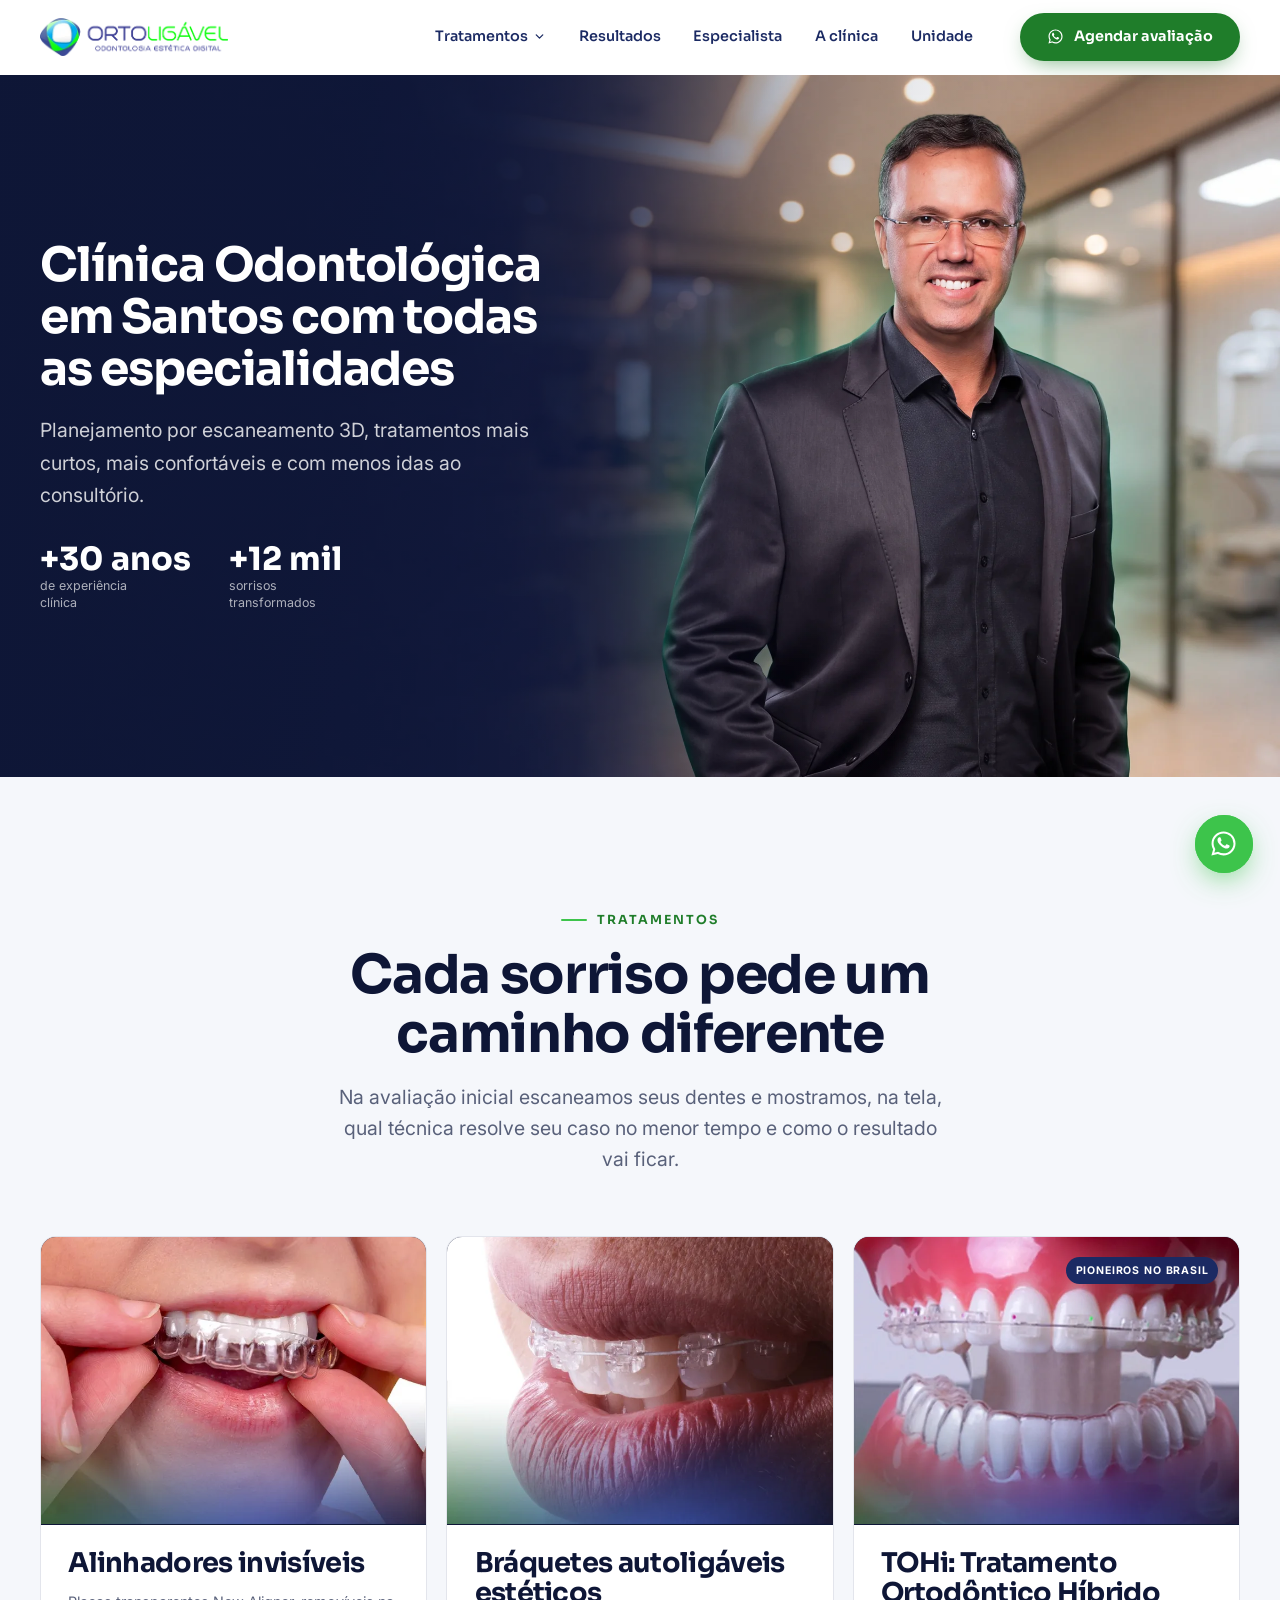
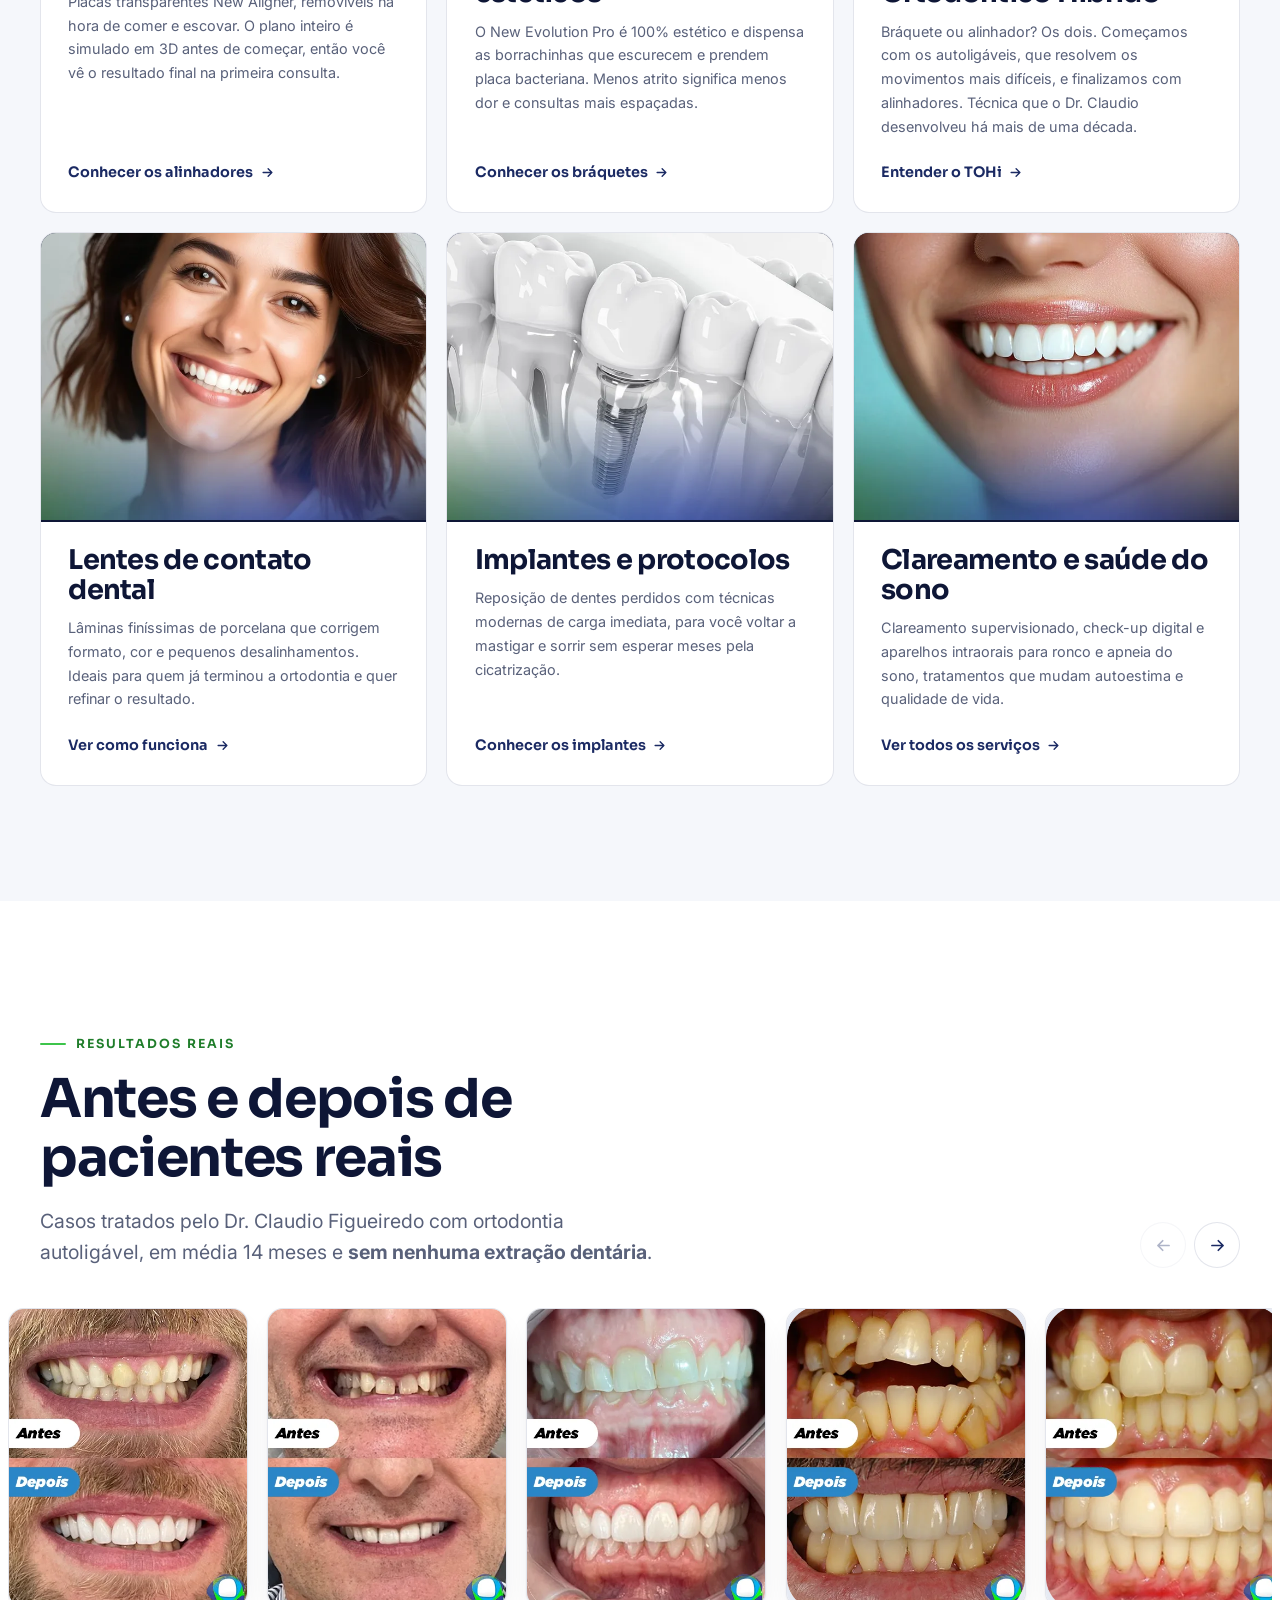
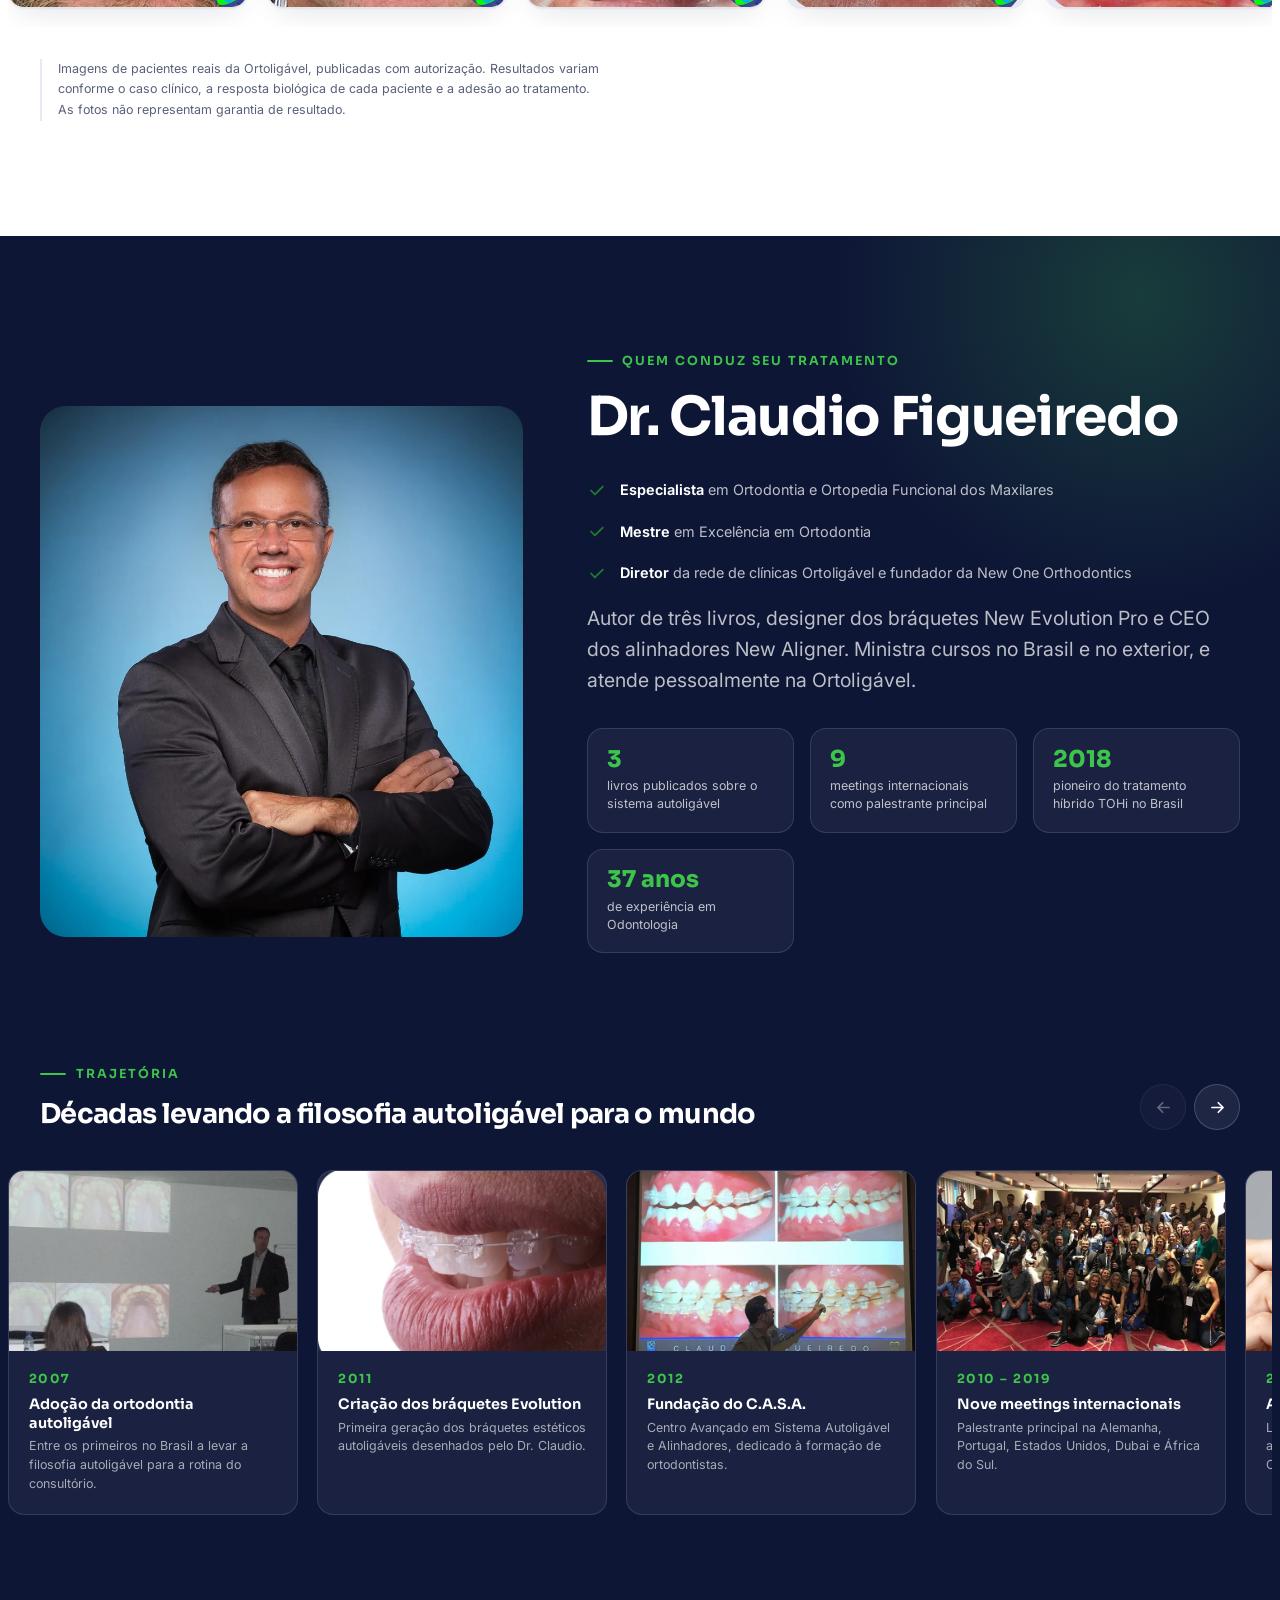
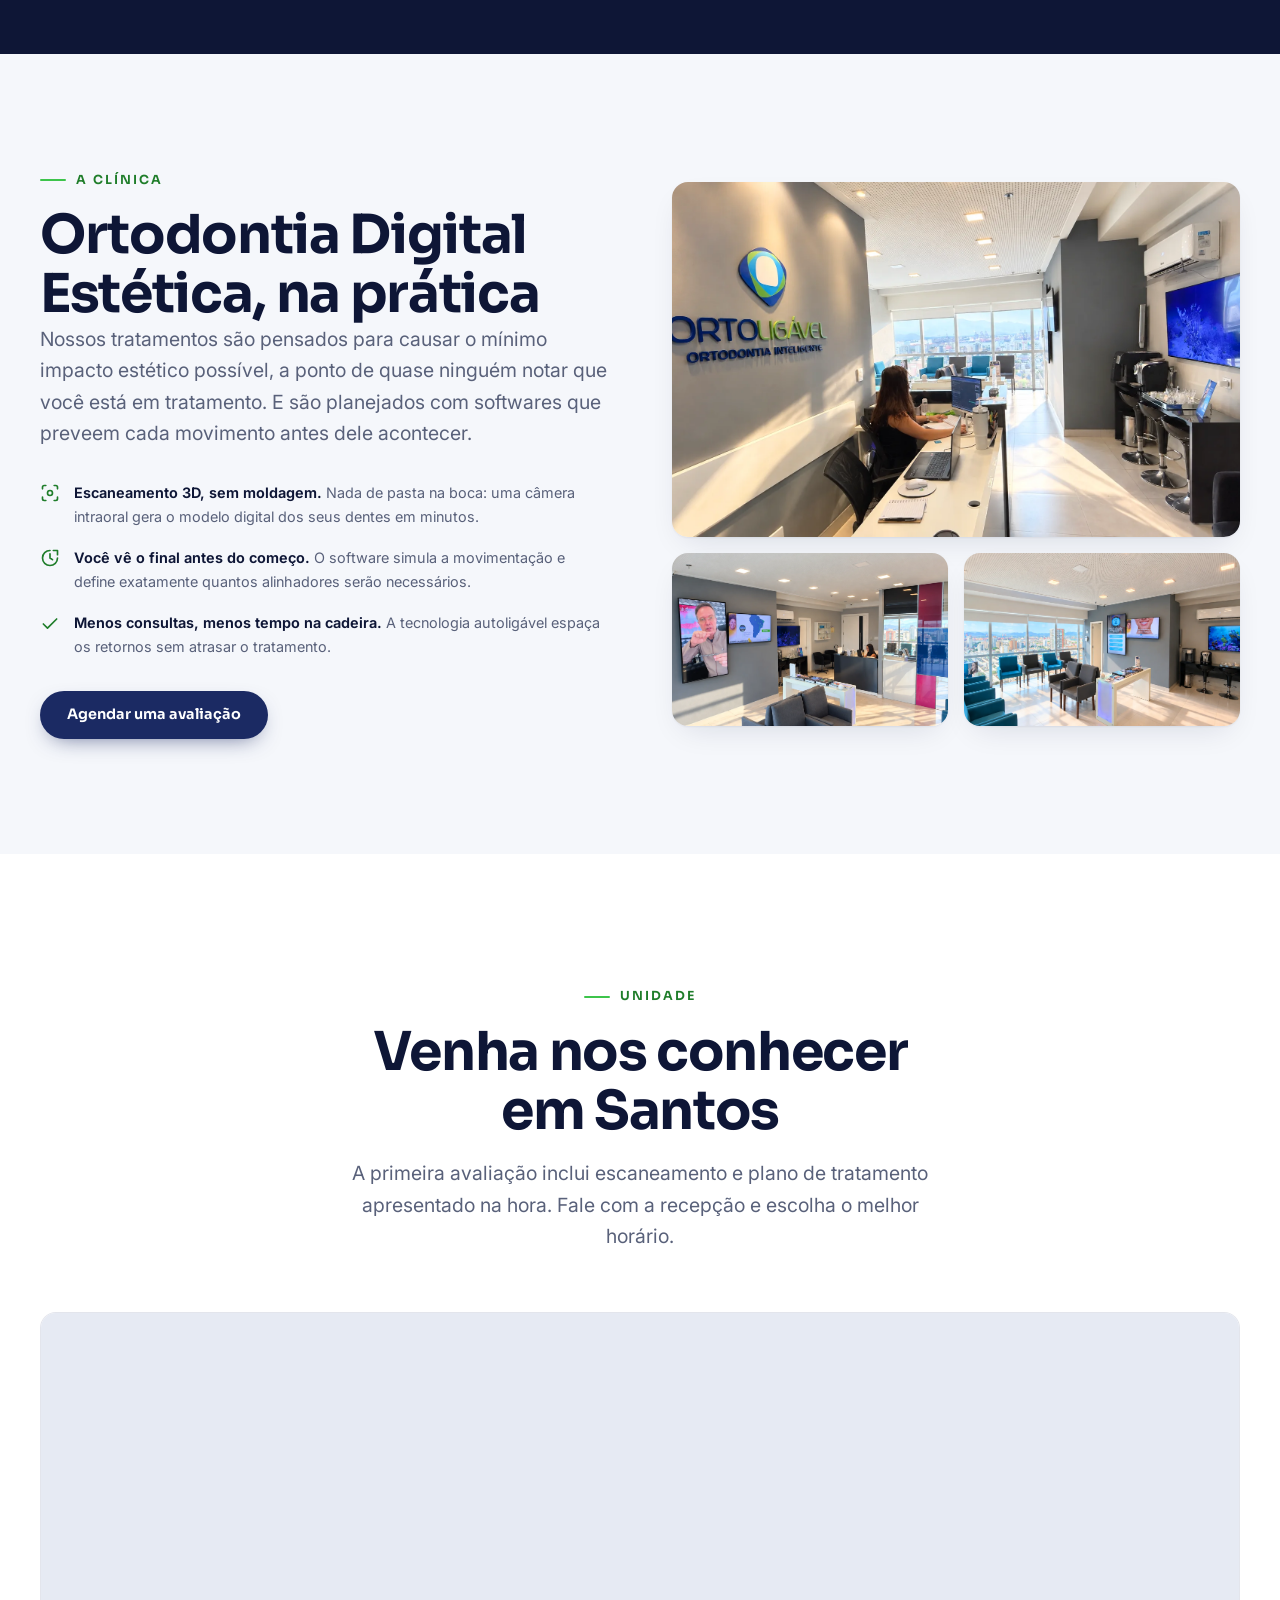
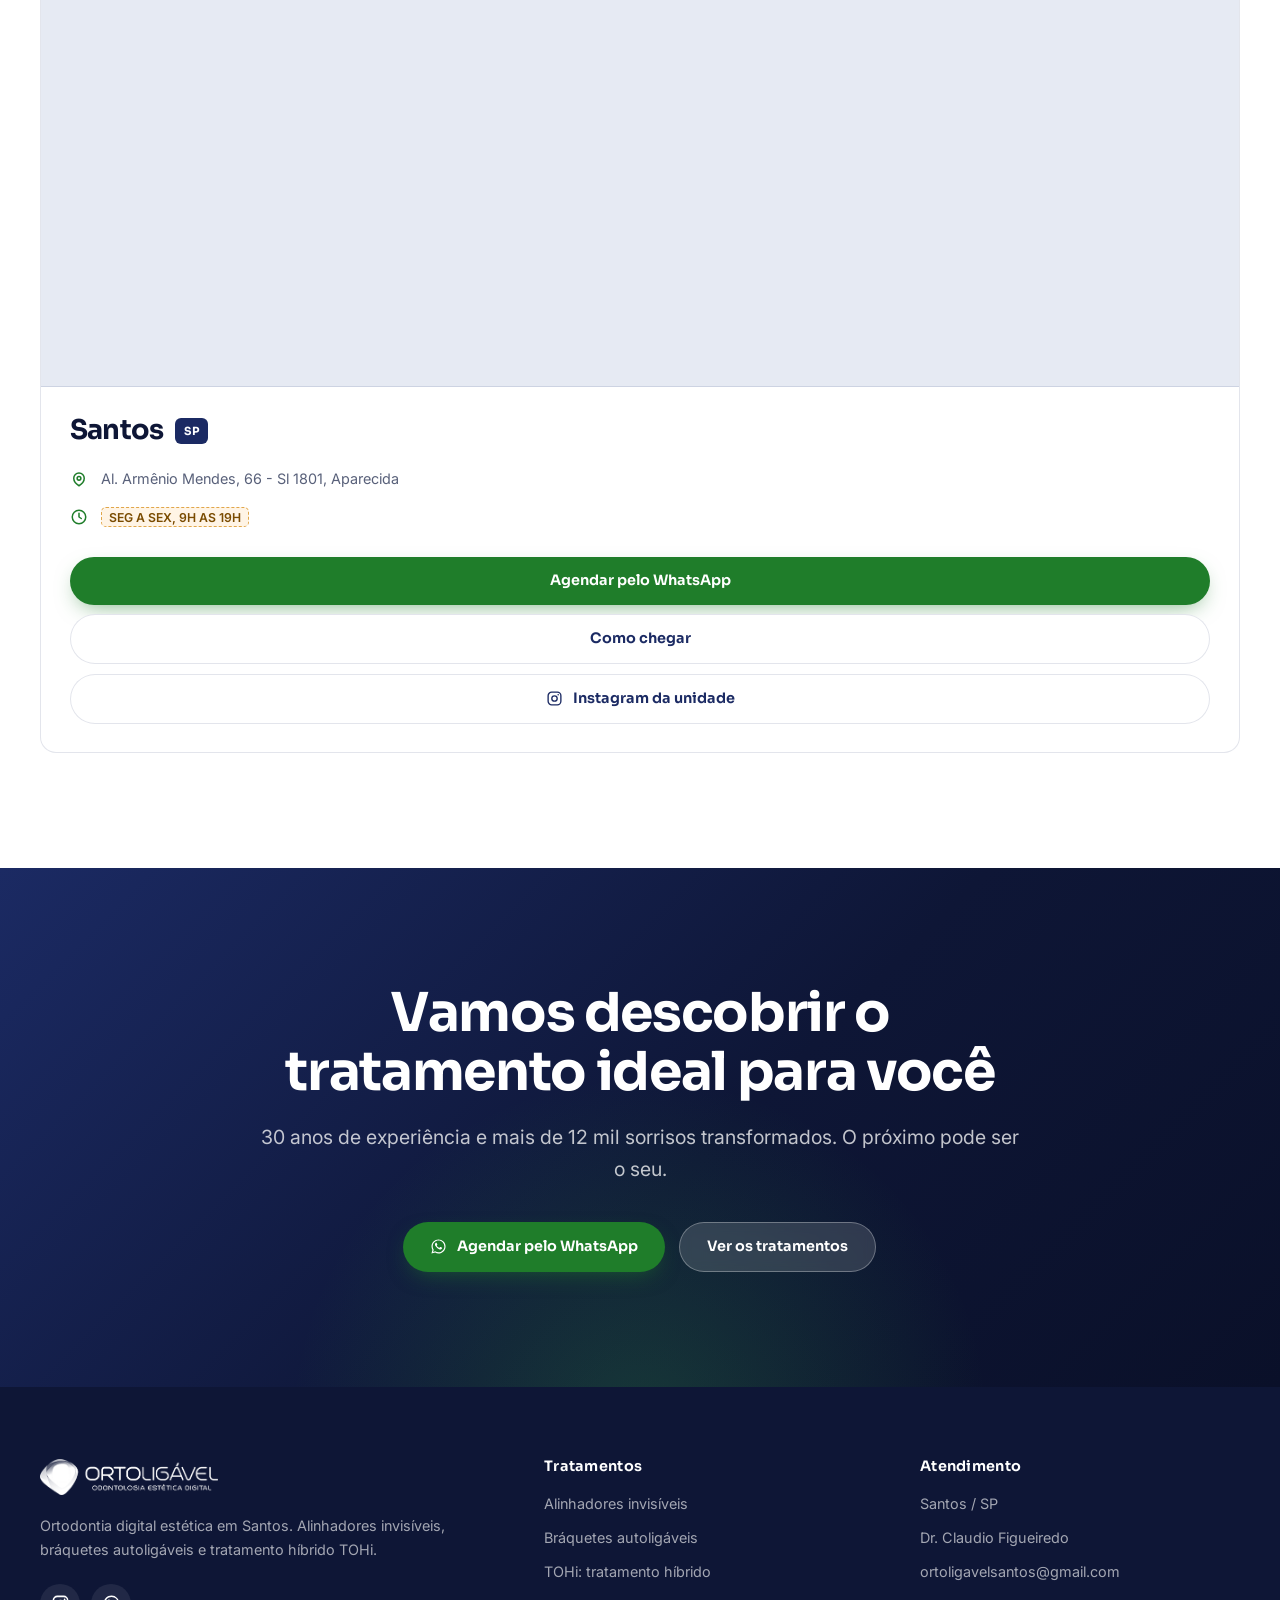
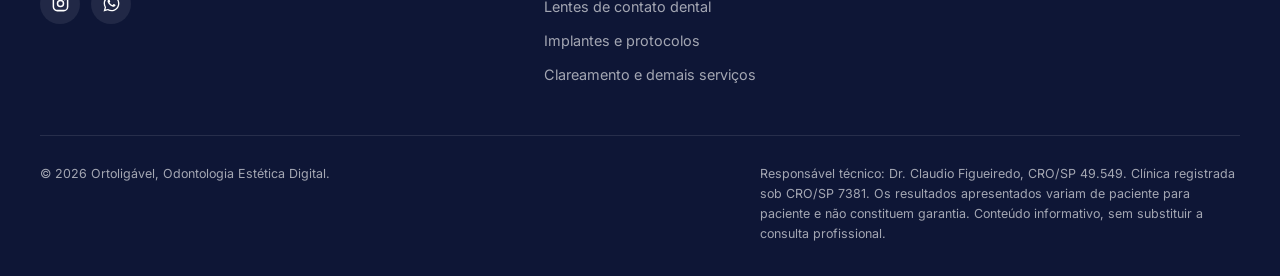
==== index.html @ 5a31bcdb "Melhora performance: cache headers na Vercel e imagens sob medida O site está hospedado na Vercel, m" ====
<!doctype html>
<html lang="pt-BR">
<head>
<!-- Google Tag Manager -->
<script>(function(w,d,s,l,i){w[l]=w[l]||[];w[l].push({'gtm.start':
new Date().getTime(),event:'gtm.js'});var f=d.getElementsByTagName(s)[0],
j=d.createElement(s),dl=l!='dataLayer'?'&l='+l:'';j.async=true;j.src=
'https://www.googletagmanager.com/gtm.js?id='+i+dl;f.parentNode.insertBefore(j,f);
})(window,document,'script','dataLayer','GTM-T77Z723Q');</script>
<!-- End Google Tag Manager -->
<meta charset="utf-8">
<meta name="viewport" content="width=device-width,initial-scale=1,viewport-fit=cover">

<title>Clínica Odontológica em Santos | Ortodontia Digital Estética | Ortoligável</title>
<meta name="description" content="Clínica odontológica em Santos especializada em Ortodontia Digital Estética: alinhadores invisíveis, bráquetes autoligáveis e tratamento híbrido TOHi. 30 anos de experiência e mais de 12 mil sorrisos transformados.">
<link rel="canonical" href="https://www.ortoligavel.com.br/">
<meta name="robots" content="index,follow,max-image-preview:large">
<meta name="author" content="Ortoligável Odontologia Estética Digital">
<meta name="theme-color" content="#1B2A63">

<!-- Open Graph -->
<meta property="og:type" content="website">
<meta property="og:locale" content="pt_BR">
<meta property="og:site_name" content="Ortoligável">
<meta property="og:title" content="Clínica Odontológica em Santos especializada em Ortodontia Digital Estética">
<meta property="og:description" content="Alinhadores invisíveis, bráquetes autoligáveis estéticos e tratamento híbrido TOHi. 30 anos de experiência, mais de 12 mil sorrisos transformados.">
<meta property="og:url" content="https://www.ortoligavel.com.br/">
<meta property="og:image" content="https://www.ortoligavel.com.br/assets/img/hero.jpg">
<meta property="og:image:width" content="2400">
<meta property="og:image:height" content="1340">
<meta property="og:image:alt" content="Dr. Claudio Figueiredo, ortodontista responsável pela clínica Ortoligável">
<meta name="twitter:card" content="summary_large_image">

<link rel="icon" href="assets/img/favicon.svg" type="image/svg+xml">
<link rel="apple-touch-icon" href="assets/img/apple-touch-icon.png">

<!-- Fontes: pré-conexão + carregamento não bloqueante -->
<link rel="preconnect" href="https://fonts.googleapis.com">
<link rel="preconnect" href="https://fonts.gstatic.com" crossorigin>
<link rel="preload" as="style" href="https://fonts.googleapis.com/css2?family=Sora:wght@400;500;600;700;750&family=Inter:wght@400;500;600&display=swap">
<link rel="stylesheet" href="https://fonts.googleapis.com/css2?family=Sora:wght@400;500;600;700;750&family=Inter:wght@400;500;600&display=swap" media="print" onload="this.media='all'">
<noscript><link rel="stylesheet" href="https://fonts.googleapis.com/css2?family=Sora:wght@400;500;600;700;750&family=Inter:wght@400;500;600&display=swap"></noscript>

<link rel="preload" as="image" href="assets/img/hero.webp" fetchpriority="high" media="(min-width:761px)">
<link rel="preload" as="image" href="assets/img/hero-figura.webp" fetchpriority="high" media="(max-width:760px)">
<link rel="stylesheet" href="assets/css/style.min.css?v=84f56520">
</head>
<body>
<!-- Google Tag Manager (noscript) -->
<noscript><iframe src="https://www.googletagmanager.com/ns.html?id=GTM-T77Z723Q"
height="0" width="0" style="display:none;visibility:hidden"></iframe></noscript>
<!-- End Google Tag Manager (noscript) -->

<a class="skip" href="#conteudo">Pular para o conteúdo</a>

<!-- ============================ HEADER ============================ -->
<header class="hdr">
  <div class="wrap hdr__in">
    <a class="hdr__logo" href="/" aria-label="Ortoligável, página inicial">
      <picture><source srcset="assets/img/logo.webp" type="image/webp"><img src="assets/img/logo.png" alt="Ortoligável Odontologia Estética Digital" width="395" height="80"></picture>
    </a>

    <nav class="nav" aria-label="Navegação principal">
      <div class="nav__drop">
        <a href="#tratamentos" aria-haspopup="true" aria-expanded="false">
          Tratamentos
          <svg width="13" height="13" viewBox="0 0 24 24" fill="none" stroke="currentColor" stroke-width="2.4" stroke-linecap="round" stroke-linejoin="round" aria-hidden="true"><path d="m6 9 6 6 6-6"/></svg>
        </a>
        <div class="nav__menu">
          <a href="tratamentos/alinhadores-invisiveis.html">Alinhadores invisíveis</a>
          <a href="tratamentos/braquetes-autoligaveis-esteticos.html">Bráquetes autoligáveis estéticos</a>
          <a href="tratamentos/tohi-tratamento-ortodontico-hibrido.html">TOHi: Tratamento Ortodôntico Híbrido</a>
          <a href="tratamentos/lentes-de-contato-dental.html">Lentes de contato dental</a>
          <a href="tratamentos/implantes-e-protocolos.html">Implantes e protocolos</a>
          <a href="tratamentos/clareamento-e-demais-servicos.html">Clareamento e saúde do sono</a>
        </div>
      </div>
      <a href="#resultados">Resultados</a>
      <a href="#especialista">Especialista</a>
      <a href="#estrutura">A clínica</a>
      <a href="#unidades">Unidade</a>
    </nav>

    <a class="btn btn--zap hdr__cta" href="#unidades" data-orto="zap-href">
      <svg width="17" height="17" viewBox="0 0 24 24" fill="currentColor" aria-hidden="true"><path d="M12.04 2C6.58 2 2.13 6.45 2.13 11.91c0 1.75.46 3.45 1.32 4.95L2 22l5.25-1.38a9.87 9.87 0 0 0 4.79 1.22h.01c5.46 0 9.9-4.45 9.9-9.91 0-2.65-1.03-5.14-2.9-7.01A9.82 9.82 0 0 0 12.04 2m0 1.67c2.2 0 4.27.86 5.83 2.42a8.2 8.2 0 0 1 2.41 5.83c0 4.54-3.7 8.24-8.25 8.24a8.2 8.2 0 0 1-4.19-1.15l-.3-.18-3.12.82.83-3.04-.2-.31a8.2 8.2 0 0 1-1.26-4.39c0-4.54 3.7-8.24 8.25-8.24m4.52 9.85c-.25-.12-1.47-.72-1.69-.81-.23-.08-.39-.12-.56.13-.16.24-.64.8-.78.97-.15.16-.29.18-.54.06-.25-.13-1.05-.39-1.99-1.23-.74-.66-1.23-1.47-1.38-1.72-.14-.25-.01-.38.11-.5.11-.11.25-.29.37-.44.13-.14.17-.25.25-.41.08-.17.04-.31-.02-.43-.06-.13-.56-1.34-.76-1.84-.2-.48-.41-.42-.56-.43h-.48c-.17 0-.43.06-.66.31-.22.25-.86.85-.86 2.07 0 1.22.89 2.4 1.01 2.56.12.17 1.75 2.67 4.23 3.74.59.26 1.05.41 1.41.52.59.19 1.13.16 1.56.1.47-.07 1.47-.6 1.67-1.18.21-.58.21-1.07.15-1.18-.06-.1-.22-.16-.47-.28"/></svg>
      Agendar avaliação
    </a>

    <button class="burger" aria-label="Abrir menu" aria-expanded="false" aria-controls="menu">
      <svg width="24" height="24" viewBox="0 0 24 24" fill="none" stroke="currentColor" stroke-width="2" stroke-linecap="round" aria-hidden="true"><path d="M3 6h18M3 12h18M3 18h18"/></svg>
    </button>
  </div>
</header>

<!-- Menu mobile -->
<div class="menu" id="menu">
  <div class="menu__top">
    <picture><source srcset="assets/img/logo.webp" type="image/webp"><img src="assets/img/logo.png" alt="" width="395" height="80"></picture>
    <button class="menu__close" aria-label="Fechar menu">
      <svg width="24" height="24" viewBox="0 0 24 24" fill="none" stroke="currentColor" stroke-width="2" stroke-linecap="round" aria-hidden="true"><path d="M18 6 6 18M6 6l12 12"/></svg>
    </button>
  </div>
  <a href="#tratamentos">Tratamentos</a>
  <a href="#resultados">Resultados</a>
  <a href="#especialista">Especialista</a>
  <a href="#estrutura">A clínica</a>
  <a href="#unidades">Unidade</a>
  <a class="btn btn--zap" href="#unidades" data-orto="zap-href">Agendar avaliação</a>
</div>

<main id="conteudo">

<!-- ============================ HERO ============================ -->
<section class="hero">
  <!-- Desktop: a arte composta ocupa o bloco inteiro.
       Mobile: gradiente no CSS + a figura como camada ancorada embaixo,
       para o retrato nunca cair sob o texto, seja qual for a altura dele. -->
  <picture class="hero__fundo">
    <source srcset="assets/img/hero.webp" type="image/webp">
    <img src="assets/img/hero.jpg" alt="Dr. Claudio Figueiredo, ortodontista responsável pela Ortoligável"
         width="2400" height="1340" fetchpriority="high" decoding="async">
  </picture>
  <!-- Retrato próprio para telas estreitas: rosto e torso já
       enquadrados de cara, sem depender do recorte do banner widescreen. -->
  <img class="hero__figura" src="assets/img/hero-mobile-retrato.webp" alt=""
       width="780" height="1040" fetchpriority="high" decoding="async" aria-hidden="true">

  <div class="wrap hero__in">
    <div class="hero__txt">
      <h1>Clínica Odontológica em Santos com todas as especialidades</h1>

      <p class="hero__sub">
        Planejamento por escaneamento 3D, tratamentos mais curtos, mais
        confortáveis e com menos idas ao consultório.
      </p>

      <div class="hero__prova">
        <div><b>+30 anos</b><span>de experiência clínica</span></div>
        <div><b>+12 mil</b><span>sorrisos transformados</span></div>
      </div>
    </div>
  </div>
</section>

<!-- ============================ TRATAMENTOS ============================ -->
<section class="sec sec--gelo" id="tratamentos">
  <div class="wrap">
    <div class="sec-head center rev">
      <p class="eyebrow center">Tratamentos</p>
      <h2>Cada sorriso pede um caminho diferente</h2>
      <p class="lead">Na avaliação inicial escaneamos seus dentes e mostramos, na tela,
        qual técnica resolve seu caso no menor tempo e como o resultado vai ficar.</p>
    </div>

    <div class="trats">
      <article class="trat trat--com-capa rev">
        <div class="trat__capa">
          <picture>
            <source srcset="assets/img/trat-alinhadores.webp" type="image/webp">
            <img src="assets/img/trat-alinhadores.jpg" alt="Alinhador invisível New Aligner" width="700" height="522" loading="lazy" decoding="async">
          </picture>
        </div>
        <div class="trat__corpo">
          <h3><a href="tratamentos/alinhadores-invisiveis.html">Alinhadores invisíveis</a></h3>
          <p>Placas transparentes New Aligner, removíveis na hora de comer e escovar.
            O plano inteiro é simulado em 3D antes de começar, então você vê o resultado final na primeira consulta.</p>
          <a class="trat__link" href="tratamentos/alinhadores-invisiveis.html">
            Conhecer os alinhadores
            <svg width="15" height="15" viewBox="0 0 24 24" fill="none" stroke="currentColor" stroke-width="2.2" stroke-linecap="round" stroke-linejoin="round" aria-hidden="true"><path d="M5 12h14M13 6l6 6-6 6"/></svg>
          </a>
        </div>
      </article>

      <article class="trat trat--com-capa rev">
        <div class="trat__capa">
          <picture>
            <source srcset="assets/img/trat-braquetes.webp" type="image/webp">
            <img src="assets/img/trat-braquetes.jpg" alt="Bráquetes autoligáveis estéticos New Evolution Pro" width="700" height="522" loading="lazy" decoding="async">
          </picture>
        </div>
        <div class="trat__corpo">
          <h3><a href="tratamentos/braquetes-autoligaveis-esteticos.html">Bráquetes autoligáveis estéticos</a></h3>
          <p>O New Evolution Pro é 100% estético e dispensa as borrachinhas que
            escurecem e prendem placa bacteriana. Menos atrito significa menos dor e consultas mais espaçadas.</p>
          <a class="trat__link" href="tratamentos/braquetes-autoligaveis-esteticos.html">
            Conhecer os bráquetes
            <svg width="15" height="15" viewBox="0 0 24 24" fill="none" stroke="currentColor" stroke-width="2.2" stroke-linecap="round" stroke-linejoin="round" aria-hidden="true"><path d="M5 12h14M13 6l6 6-6 6"/></svg>
          </a>
        </div>
      </article>

      <article class="trat trat--com-capa rev">
        <div class="trat__capa">
          <span class="trat__tag">Pioneiros no Brasil</span>
          <picture>
            <source srcset="assets/img/trat-tohi.webp" type="image/webp">
            <img src="assets/img/trat-tohi.jpg" alt="Alinhador invisível e bráquete autoligável, as duas técnicas do tratamento híbrido TOHi" width="700" height="522" loading="lazy" decoding="async">
          </picture>
        </div>
        <div class="trat__corpo">
          <h3><a href="tratamentos/tohi-tratamento-ortodontico-hibrido.html">TOHi: Tratamento Ortodôntico Híbrido</a></h3>
          <p>Bráquete ou alinhador? Os dois. Começamos com os autoligáveis, que resolvem
            os movimentos mais difíceis, e finalizamos com alinhadores. Técnica que o Dr. Claudio desenvolveu há mais de uma década.</p>
          <a class="trat__link" href="tratamentos/tohi-tratamento-ortodontico-hibrido.html">
            Entender o TOHi
            <svg width="15" height="15" viewBox="0 0 24 24" fill="none" stroke="currentColor" stroke-width="2.2" stroke-linecap="round" stroke-linejoin="round" aria-hidden="true"><path d="M5 12h14M13 6l6 6-6 6"/></svg>
          </a>
        </div>
      </article>

      <article class="trat trat--com-capa rev">
        <div class="trat__capa">
          <picture>
            <source srcset="assets/img/trat-lentes.webp" type="image/webp">
            <img src="assets/img/trat-lentes.jpg" alt="Lentes de contato dental em porcelana" width="700" height="522" loading="lazy" decoding="async">
          </picture>
        </div>
        <div class="trat__corpo">
          <h3><a href="tratamentos/lentes-de-contato-dental.html">Lentes de contato dental</a></h3>
          <p>Lâminas finíssimas de porcelana que corrigem formato, cor e pequenos
            desalinhamentos. Ideais para quem já terminou a ortodontia e quer refinar o resultado.</p>
          <a class="trat__link" href="tratamentos/lentes-de-contato-dental.html">
            Ver como funciona
            <svg width="15" height="15" viewBox="0 0 24 24" fill="none" stroke="currentColor" stroke-width="2.2" stroke-linecap="round" stroke-linejoin="round" aria-hidden="true"><path d="M5 12h14M13 6l6 6-6 6"/></svg>
          </a>
        </div>
      </article>

      <article class="trat trat--com-capa rev">
        <div class="trat__capa">
          <picture>
            <source srcset="assets/img/trat-implantes.webp" type="image/webp">
            <img src="assets/img/trat-implantes.jpg" alt="Implante dentário com pilar e coroa de porcelana" width="700" height="522" loading="lazy" decoding="async">
          </picture>
        </div>
        <div class="trat__corpo">
          <h3><a href="tratamentos/implantes-e-protocolos.html">Implantes e protocolos</a></h3>
          <p>Reposição de dentes perdidos com técnicas modernas de carga imediata,
            para você voltar a mastigar e sorrir sem esperar meses pela cicatrização.</p>
          <a class="trat__link" href="tratamentos/implantes-e-protocolos.html">
            Conhecer os implantes
            <svg width="15" height="15" viewBox="0 0 24 24" fill="none" stroke="currentColor" stroke-width="2.2" stroke-linecap="round" stroke-linejoin="round" aria-hidden="true"><path d="M5 12h14M13 6l6 6-6 6"/></svg>
          </a>
        </div>
      </article>

      <article class="trat trat--com-capa rev">
        <div class="trat__capa">
          <picture>
            <source srcset="assets/img/trat-clareamento.webp" type="image/webp">
            <img src="assets/img/trat-clareamento.jpg" alt="Moldeira e gel de clareamento dental" width="700" height="522" loading="lazy" decoding="async">
          </picture>
        </div>
        <div class="trat__corpo">
          <h3><a href="tratamentos/clareamento-e-demais-servicos.html">Clareamento e saúde do sono</a></h3>
          <p>Clareamento supervisionado, check-up digital e aparelhos intraorais para
            ronco e apneia do sono, tratamentos que mudam autoestima e qualidade de vida.</p>
          <a class="trat__link" href="tratamentos/clareamento-e-demais-servicos.html">
            Ver todos os serviços
            <svg width="15" height="15" viewBox="0 0 24 24" fill="none" stroke="currentColor" stroke-width="2.2" stroke-linecap="round" stroke-linejoin="round" aria-hidden="true"><path d="M5 12h14M13 6l6 6-6 6"/></svg>
          </a>
        </div>
      </article>
    </div>
  </div>
</section>

<!-- ============================ RESULTADOS ============================ -->
<section class="sec" id="resultados" data-trilho>
  <div class="wrap">
    <div class="casos__top rev">
      <div class="sec-head" style="margin-bottom:0">
        <p class="eyebrow">Resultados reais</p>
        <h2>Antes e depois de pacientes reais</h2>
        <p class="lead">Casos tratados pelo Dr. Claudio Figueiredo com ortodontia autoligável,
          em média 14 meses e <strong>sem nenhuma extração dentária</strong>.</p>
      </div>
      <div class="casos__nav">
        <button type="button" data-nav="ant" aria-label="Ver casos anteriores">
          <svg width="19" height="19" viewBox="0 0 24 24" fill="none" stroke="currentColor" stroke-width="2.2" stroke-linecap="round" stroke-linejoin="round" aria-hidden="true"><path d="M19 12H5M11 18l-6-6 6-6"/></svg>
        </button>
        <button type="button" data-nav="prox" aria-label="Ver próximos casos">
          <svg width="19" height="19" viewBox="0 0 24 24" fill="none" stroke="currentColor" stroke-width="2.2" stroke-linecap="round" stroke-linejoin="round" aria-hidden="true"><path d="M5 12h14M13 6l6 6-6 6"/></svg>
        </button>
      </div>
    </div>

    <div class="trilho rev">
      <figure class="cmp">
        <div class="cmp__vis">
          <picture>
            <source srcset="assets/img/ante-depois-lentes1.webp" type="image/webp">
            <img src="assets/img/ante-depois-lentes1.jpg" alt="Antes e depois: Lentes de contato dental" width="436" height="558" loading="lazy" decoding="async">
          </picture>
        </div>
      </figure>
      <figure class="cmp">
        <div class="cmp__vis">
          <picture>
            <source srcset="assets/img/ante-depois-lentes2.webp" type="image/webp">
            <img src="assets/img/ante-depois-lentes2.jpg" alt="Antes e depois: Lentes de contato dental" width="436" height="558" loading="lazy" decoding="async">
          </picture>
        </div>
      </figure>
      <figure class="cmp">
        <div class="cmp__vis">
          <picture>
            <source srcset="assets/img/ante-depois-lentes3.webp" type="image/webp">
            <img src="assets/img/ante-depois-lentes3.jpg" alt="Antes e depois: Lentes de contato dental" width="436" height="558" loading="lazy" decoding="async">
          </picture>
        </div>
      </figure>
      <figure class="cmp">
        <div class="cmp__vis">
          <picture>
            <source srcset="assets/img/caso-1.webp" type="image/webp">
            <img src="assets/img/caso-1.jpg" alt="Antes e depois de paciente da Ortoligável" width="436" height="558" loading="lazy" decoding="async">
          </picture>
        </div>
      </figure>
      <figure class="cmp">
        <div class="cmp__vis">
          <picture>
            <source srcset="assets/img/caso-2.webp" type="image/webp">
            <img src="assets/img/caso-2.jpg" alt="Antes e depois de paciente da Ortoligável" width="436" height="558" loading="lazy" decoding="async">
          </picture>
        </div>
      </figure>
      <figure class="cmp">
        <div class="cmp__vis">
          <picture>
            <source srcset="assets/img/caso-3.webp" type="image/webp">
            <img src="assets/img/caso-3.jpg" alt="Antes e depois de paciente da Ortoligável" width="436" height="558" loading="lazy" decoding="async">
          </picture>
        </div>
      </figure>
      <figure class="cmp">
        <div class="cmp__vis">
          <picture>
            <source srcset="assets/img/caso-4.webp" type="image/webp">
            <img src="assets/img/caso-4.jpg" alt="Antes e depois de paciente da Ortoligável" width="436" height="558" loading="lazy" decoding="async">
          </picture>
        </div>
      </figure>
      <figure class="cmp">
        <div class="cmp__vis">
          <picture>
            <source srcset="assets/img/caso-5.webp" type="image/webp">
            <img src="assets/img/caso-5.jpg" alt="Antes e depois de paciente da Ortoligável" width="436" height="558" loading="lazy" decoding="async">
          </picture>
        </div>
      </figure>
      <figure class="cmp">
        <div class="cmp__vis">
          <picture>
            <source srcset="assets/img/caso-6.webp" type="image/webp">
            <img src="assets/img/caso-6.jpg" alt="Antes e depois de paciente da Ortoligável" width="436" height="558" loading="lazy" decoding="async">
          </picture>
        </div>
      </figure>
      <figure class="cmp">
        <div class="cmp__vis">
          <picture>
            <source srcset="assets/img/caso-7.webp" type="image/webp">
            <img src="assets/img/caso-7.jpg" alt="Antes e depois de paciente da Ortoligável" width="436" height="558" loading="lazy" decoding="async">
          </picture>
        </div>
      </figure>
      <figure class="cmp">
        <div class="cmp__vis">
          <picture>
            <source srcset="assets/img/caso-8.webp" type="image/webp">
            <img src="assets/img/caso-8.jpg" alt="Antes e depois de paciente da Ortoligável" width="436" height="558" loading="lazy" decoding="async">
          </picture>
        </div>
      </figure>
      <figure class="cmp">
        <div class="cmp__vis">
          <picture>
            <source srcset="assets/img/caso-9.webp" type="image/webp">
            <img src="assets/img/caso-9.jpg" alt="Antes e depois de paciente da Ortoligável" width="436" height="558" loading="lazy" decoding="async">
          </picture>
        </div>
      </figure>
    </div>

    <p class="casos__aviso">
      Imagens de pacientes reais da Ortoligável, publicadas com autorização.
      Resultados variam conforme o caso clínico, a resposta biológica de cada paciente
      e a adesão ao tratamento. As fotos não representam garantia de resultado.
    </p>
  </div>
</section>

<!-- ============================ ESPECIALISTA ============================ -->
<section class="sec autoridade" id="especialista">
  <div class="wrap">
    <div class="aut__grid">
      <div class="aut__foto rev">
        <picture>
          <source srcset="assets/img/dr-claudio-credenciais.webp?v=2f676f86" type="image/webp">
          <img src="assets/img/dr-claudio-credenciais.jpg?v=2f676f86" alt="Dr. Claudio Figueiredo, mestre em ortodontia e responsável técnico da Ortoligável"
               width="900" height="1126" loading="lazy" decoding="async">
        </picture>
      </div>

      <div class="rev">
        <p class="eyebrow">Quem conduz seu tratamento</p>
        <h2>Dr. Claudio Figueiredo</h2>
        <ul class="lista">
          <li>
            <svg width="19" height="19" viewBox="0 0 24 24" fill="none" stroke="currentColor" stroke-width="2.2" stroke-linecap="round" stroke-linejoin="round" aria-hidden="true"><path d="m5 12 5 5L20 7"/></svg>
            <span><b>Especialista</b> em Ortodontia e Ortopedia Funcional dos Maxilares</span>
          </li>
          <li>
            <svg width="19" height="19" viewBox="0 0 24 24" fill="none" stroke="currentColor" stroke-width="2.2" stroke-linecap="round" stroke-linejoin="round" aria-hidden="true"><path d="m5 12 5 5L20 7"/></svg>
            <span><b>Mestre</b> em Excelência em Ortodontia</span>
          </li>
          <li>
            <svg width="19" height="19" viewBox="0 0 24 24" fill="none" stroke="currentColor" stroke-width="2.2" stroke-linecap="round" stroke-linejoin="round" aria-hidden="true"><path d="m5 12 5 5L20 7"/></svg>
            <span><b>Diretor</b> da rede de clínicas Ortoligável e fundador da New One Orthodontics</span>
          </li>
        </ul>

        <p class="lead">
          Autor de três livros, designer dos bráquetes New Evolution Pro e
          CEO dos alinhadores New Aligner. Ministra cursos no Brasil e no
          exterior, e atende pessoalmente na Ortoligável.
        </p>

        <div class="aut__creds">
          <div class="aut__cred">
            <b>3</b><span>livros publicados sobre o sistema autoligável</span>
          </div>
          <div class="aut__cred">
            <b>9</b><span>meetings internacionais como palestrante principal</span>
          </div>
          <div class="aut__cred">
            <b>2018</b><span>pioneiro do tratamento híbrido TOHi no Brasil</span>
          </div>
          <div class="aut__cred">
            <b>37 anos</b><span>de experiência em Odontologia</span>
          </div>
        </div>
      </div>
    </div>

    <!-- Carrossel de marcos -->
    <div class="aut__carrossel" data-trilho>
      <div class="casos__top">
        <div>
          <p class="eyebrow">Trajetória</p>
          <h3>Décadas levando a filosofia autoligável para o mundo</h3>
        </div>
        <div class="casos__nav">
          <button type="button" data-nav="ant" aria-label="Ver marcos anteriores">
            <svg width="19" height="19" viewBox="0 0 24 24" fill="none" stroke="currentColor" stroke-width="2.2" stroke-linecap="round" stroke-linejoin="round" aria-hidden="true"><path d="M19 12H5M11 18l-6-6 6-6"/></svg>
          </button>
          <button type="button" data-nav="prox" aria-label="Ver próximos marcos">
            <svg width="19" height="19" viewBox="0 0 24 24" fill="none" stroke="currentColor" stroke-width="2.2" stroke-linecap="round" stroke-linejoin="round" aria-hidden="true"><path d="M5 12h14M13 6l6 6-6 6"/></svg>
          </button>
        </div>
      </div>

      <div class="trilho">
        <article class="marco">
          <picture>
            <source srcset="assets/img/marco-2007.webp" type="image/webp">
            <img src="assets/img/marco-2007.jpg" alt="Dr. Claudio Figueiredo apresentando o planejamento a uma paciente" width="700" height="437" loading="lazy" decoding="async">
          </picture>
          <div class="marco__txt">
            <span class="marco__ano">2007</span>
            <b>Adoção da ortodontia autoligável</b>
            <p>Entre os primeiros no Brasil a levar a filosofia autoligável para a rotina do consultório.</p>
          </div>
        </article>

        <article class="marco">
          <picture>
            <source srcset="assets/img/braquetes.webp" type="image/webp">
            <img src="assets/img/braquetes.jpg" alt="Bráquetes autoligáveis estéticos New Evolution instalados" width="800" height="542" loading="lazy" decoding="async">
          </picture>
          <div class="marco__txt">
            <span class="marco__ano">2011</span>
            <b>Criação dos bráquetes Evolution</b>
            <p>Primeira geração dos bráquetes estéticos autoligáveis desenhados pelo Dr. Claudio.</p>
          </div>
        </article>

        <article class="marco">
          <picture>
            <source srcset="assets/img/marco-2012.webp" type="image/webp">
            <img src="assets/img/marco-2012.jpg" alt="Curso de ortodontia ministrado pelo Dr. Claudio Figueiredo" width="700" height="437" loading="lazy" decoding="async">
          </picture>
          <div class="marco__txt">
            <span class="marco__ano">2012</span>
            <b>Fundação do C.A.S.A.</b>
            <p>Centro Avançado em Sistema Autoligável e Alinhadores, dedicado à formação de ortodontistas.</p>
          </div>
        </article>

        <article class="marco">
          <picture>
            <source srcset="assets/img/marco-2010-2019.webp" type="image/webp">
            <img src="assets/img/marco-2010-2019.jpg" alt="Meeting internacional de ortodontia" width="700" height="437" loading="lazy" decoding="async">
          </picture>
          <div class="marco__txt">
            <span class="marco__ano">2010 – 2019</span>
            <b>Nove meetings internacionais</b>
            <p>Palestrante principal na Alemanha, Portugal, Estados Unidos, Dubai e África do Sul.</p>
          </div>
        </article>

        <article class="marco">
          <picture>
            <source srcset="assets/img/alinhadores.webp" type="image/webp">
            <img src="assets/img/alinhadores.jpg" alt="Paciente colocando alinhador invisível New Aligner" width="800" height="542" loading="lazy" decoding="async">
          </picture>
          <div class="marco__txt">
            <span class="marco__ano">2018</span>
            <b>Alinhadores New Aligner</b>
            <p>Lançamento da linha própria de alinhadores invisíveis, hoje usada na Ortoligável.</p>
          </div>
        </article>

        <article class="marco">
          <picture>
            <source srcset="assets/img/marco-2018-tohi.webp" type="image/webp">
            <img src="assets/img/marco-2018-tohi.jpg" alt="Dr. Claudio Figueiredo com modelo dental e alinhador, apresentando o TOHi" width="700" height="437" loading="lazy" decoding="async">
          </picture>
          <div class="marco__txt">
            <span class="marco__ano">2018</span>
            <b>TOHi chega ao Brasil</b>
            <p>Técnica que combina bráquetes autoligáveis e alinhadores, trazida ao país pelo Dr. Claudio.</p>
          </div>
        </article>

        <article class="marco">
          <picture>
            <source srcset="assets/img/marco-2022.webp" type="image/webp">
            <img src="assets/img/marco-2022.jpg" alt="New Evolution Pro" width="700" height="437" loading="lazy" decoding="async">
          </picture>
          <div class="marco__txt">
            <span class="marco__ano">2022</span>
            <b>New Evolution Pro</b>
            <p>A versão mais avançada dos bráquetes estéticos, usada hoje nos tratamentos da clínica.</p>
          </div>
        </article>
      </div>
    </div>
  </div>
</section>

<!-- ============================ ESTRUTURA ============================ -->
<section class="sec sec--gelo" id="estrutura">
  <div class="wrap estrutura__grid">
    <div class="rev">
      <p class="eyebrow">A clínica</p>
      <h2>Ortodontia Digital Estética, na prática</h2>
      <p class="lead">
        Nossos tratamentos são pensados para causar o mínimo impacto estético
        possível, a ponto de quase ninguém notar que você está em tratamento.
        E são planejados com softwares que preveem cada movimento antes dele acontecer.
      </p>

      <ul class="lista">
        <li>
          <svg width="20" height="20" viewBox="0 0 24 24" fill="none" stroke="currentColor" stroke-width="2" stroke-linecap="round" stroke-linejoin="round" aria-hidden="true"><path d="M3 7V5a2 2 0 0 1 2-2h2M17 3h2a2 2 0 0 1 2 2v2M21 17v2a2 2 0 0 1-2 2h-2M7 21H5a2 2 0 0 1-2-2v-2"/><circle cx="12" cy="12" r="3"/></svg>
          <span><b>Escaneamento 3D, sem moldagem.</b> Nada de pasta na boca: uma câmera intraoral gera o modelo digital dos seus dentes em minutos.</span>
        </li>
        <li>
          <svg width="20" height="20" viewBox="0 0 24 24" fill="none" stroke="currentColor" stroke-width="2" stroke-linecap="round" stroke-linejoin="round" aria-hidden="true"><path d="M12 3a9 9 0 1 0 9 9"/><path d="M12 7v5l3 2"/><path d="M16 3h5v5"/></svg>
          <span><b>Você vê o final antes do começo.</b> O software simula a movimentação e define exatamente quantos alinhadores serão necessários.</span>
        </li>
        <li>
          <svg width="20" height="20" viewBox="0 0 24 24" fill="none" stroke="currentColor" stroke-width="2" stroke-linecap="round" stroke-linejoin="round" aria-hidden="true"><path d="M20 6 9 17l-5-5"/></svg>
          <span><b>Menos consultas, menos tempo na cadeira.</b> A tecnologia autoligável espaça os retornos sem atrasar o tratamento.</span>
        </li>
      </ul>

      <a class="btn btn--marinho" href="#unidades" style="margin-top:2rem">Agendar uma avaliação</a>
    </div>

    <div class="estrutura__fotos rev">
      <picture>
        <source srcset="assets/img/recep-edit3.webp" type="image/webp">
        <img src="assets/img/recep-edit3.jpg" alt="Recepção da clínica Ortoligável em Santos" width="1672" height="941" loading="lazy" decoding="async">
      </picture>
      <div class="estrutura__fotos-par">
        <picture>
          <source srcset="assets/img/recep-edit1.webp" type="image/webp">
          <img src="assets/img/recep-edit1.jpg" alt="Sala de espera da clínica Ortoligável" width="1672" height="941" loading="lazy" decoding="async">
        </picture>
        <picture>
          <source srcset="assets/img/recep-edit2.webp" type="image/webp">
          <img src="assets/img/recep-edit2.jpg" alt="Área de convivência da clínica Ortoligável com vista para Santos" width="1672" height="941" loading="lazy" decoding="async">
        </picture>
      </div>
    </div>
  </div>
</section>

<!-- ============================ UNIDADES ============================ -->
<section class="sec" id="unidades">
  <div class="wrap">
    <div class="sec-head center rev">
      <p class="eyebrow center">Unidade</p>
      <h2>Venha nos conhecer em Santos</h2>
      <p class="lead">A primeira avaliação inclui escaneamento e plano de tratamento
        apresentado na hora. Fale com a recepção e escolha o melhor horário.</p>
    </div>

    <div class="unidades rev">
      <article class="uni">
        <div class="uni__mapa">
          <iframe data-orto="mapa-src" data-uni="santos" title="Mapa da unidade Santos"
                  loading="lazy" referrerpolicy="no-referrer-when-downgrade"></iframe>
        </div>
        <div class="uni__corpo">
          <div class="uni__cidade">
            <h3>Santos</h3><span class="uni__uf">SP</span>
          </div>
          <div class="uni__dados">
            <p class="uni__dado">
              <svg width="18" height="18" viewBox="0 0 24 24" fill="none" stroke="currentColor" stroke-width="2" stroke-linecap="round" stroke-linejoin="round" aria-hidden="true"><path d="M12 21s-7-4.35-7-10a7 7 0 0 1 14 0c0 5.65-7 10-7 10Z"/><circle cx="12" cy="11" r="2.5"/></svg>
              <span data-orto="endereco" data-uni="santos">Endereço</span>
            </p>
            <p class="uni__dado">
              <svg width="18" height="18" viewBox="0 0 24 24" fill="none" stroke="currentColor" stroke-width="2" stroke-linecap="round" stroke-linejoin="round" aria-hidden="true"><circle cx="12" cy="12" r="9"/><path d="M12 7v5l3 2"/></svg>
              <span data-orto="horario">Horário</span>
            </p>
          </div>
          <div class="uni__acoes">
            <a class="btn btn--zap" href="#" data-orto="zap-href" data-uni="santos">Agendar pelo WhatsApp</a>
            <a class="btn btn--ghost" href="#" data-orto="maps-href" data-uni="santos" target="_blank" rel="noopener">Como chegar</a>
            <a class="btn btn--ghost" href="#" data-orto="instagram-href" data-uni="santos" target="_blank" rel="noopener">
              <svg width="17" height="17" viewBox="0 0 24 24" fill="none" stroke="currentColor" stroke-width="1.9" aria-hidden="true"><rect x="3" y="3" width="18" height="18" rx="5"/><circle cx="12" cy="12" r="3.8"/><circle cx="17.2" cy="6.8" r="1.1" fill="currentColor" stroke="none"/></svg>
              Instagram da unidade
            </a>
          </div>
        </div>
      </article>
    </div>
  </div>
</section>

<!-- ============================ CTA FINAL ============================ -->
<section class="sec cta">
  <div class="wrap cta__in">
    <h2>Vamos descobrir o tratamento ideal para você</h2>
    <p>30 anos de experiência e mais de 12 mil sorrisos transformados.
      O próximo pode ser o seu.</p>
    <div class="cta__acoes">
      <a class="btn btn--zap" href="#unidades" data-orto="zap-href">
        <svg width="17" height="17" viewBox="0 0 24 24" fill="currentColor" aria-hidden="true"><path d="M12.04 2C6.58 2 2.13 6.45 2.13 11.91c0 1.75.46 3.45 1.32 4.95L2 22l5.25-1.38a9.87 9.87 0 0 0 4.79 1.22h.01c5.46 0 9.9-4.45 9.9-9.91 0-2.65-1.03-5.14-2.9-7.01A9.82 9.82 0 0 0 12.04 2m0 1.67c2.2 0 4.27.86 5.83 2.42a8.2 8.2 0 0 1 2.41 5.83c0 4.54-3.7 8.24-8.25 8.24a8.2 8.2 0 0 1-4.19-1.15l-.3-.18-3.12.82.83-3.04-.2-.31a8.2 8.2 0 0 1-1.26-4.39c0-4.54 3.7-8.24 8.25-8.24m4.52 9.85c-.25-.12-1.47-.72-1.69-.81-.23-.08-.39-.12-.56.13-.16.24-.64.8-.78.97-.15.16-.29.18-.54.06-.25-.13-1.05-.39-1.99-1.23-.74-.66-1.23-1.47-1.38-1.72-.14-.25-.01-.38.11-.5.11-.11.25-.29.37-.44.13-.14.17-.25.25-.41.08-.17.04-.31-.02-.43-.06-.13-.56-1.34-.76-1.84-.2-.48-.41-.42-.56-.43h-.48c-.17 0-.43.06-.66.31-.22.25-.86.85-.86 2.07 0 1.22.89 2.4 1.01 2.56.12.17 1.75 2.67 4.23 3.74.59.26 1.05.41 1.41.52.59.19 1.13.16 1.56.1.47-.07 1.47-.6 1.67-1.18.21-.58.21-1.07.15-1.18-.06-.1-.22-.16-.47-.28"/></svg>
        Agendar pelo WhatsApp
      </a>
      <a class="btn btn--light" href="#tratamentos">Ver os tratamentos</a>
    </div>
  </div>
</section>

</main>

<!-- ============================ RODAPÉ ============================ -->
<footer class="ft">
  <div class="wrap">
    <div class="ft__grid">
      <div>
        <picture><source srcset="assets/img/logo.webp" type="image/webp"><img class="ft__logo" src="assets/img/logo.png" alt="Ortoligável" width="395" height="80" loading="lazy"></picture>
        <p>Ortodontia digital estética em Santos.
          Alinhadores invisíveis, bráquetes autoligáveis e tratamento híbrido TOHi.</p>
        <div class="ft__social">
          <a href="#" data-orto="instagram-href" target="_blank" rel="noopener" aria-label="Instagram da Ortoligável">
            <svg width="19" height="19" viewBox="0 0 24 24" fill="none" stroke="currentColor" stroke-width="1.9" aria-hidden="true"><rect x="3" y="3" width="18" height="18" rx="5"/><circle cx="12" cy="12" r="3.8"/><circle cx="17.2" cy="6.8" r="1.1" fill="currentColor" stroke="none"/></svg>
          </a>
          <a href="#" data-orto="zap-href" aria-label="WhatsApp da Ortoligável">
            <svg width="19" height="19" viewBox="0 0 24 24" fill="currentColor" aria-hidden="true"><path d="M12.04 2C6.58 2 2.13 6.45 2.13 11.91c0 1.75.46 3.45 1.32 4.95L2 22l5.25-1.38a9.87 9.87 0 0 0 4.79 1.22h.01c5.46 0 9.9-4.45 9.9-9.91 0-2.65-1.03-5.14-2.9-7.01A9.82 9.82 0 0 0 12.04 2m0 1.67c2.2 0 4.27.86 5.83 2.42a8.2 8.2 0 0 1 2.41 5.83c0 4.54-3.7 8.24-8.25 8.24a8.2 8.2 0 0 1-4.19-1.15l-.3-.18-3.12.82.83-3.04-.2-.31a8.2 8.2 0 0 1-1.26-4.39c0-4.54 3.7-8.24 8.25-8.24m4.52 9.85c-.25-.12-1.47-.72-1.69-.81-.23-.08-.39-.12-.56.13-.16.24-.64.8-.78.97-.15.16-.29.18-.54.06-.25-.13-1.05-.39-1.99-1.23-.74-.66-1.23-1.47-1.38-1.72-.14-.25-.01-.38.11-.5.11-.11.25-.29.37-.44.13-.14.17-.25.25-.41.08-.17.04-.31-.02-.43-.06-.13-.56-1.34-.76-1.84-.2-.48-.41-.42-.56-.43h-.48c-.17 0-.43.06-.66.31-.22.25-.86.85-.86 2.07 0 1.22.89 2.4 1.01 2.56.12.17 1.75 2.67 4.23 3.74.59.26 1.05.41 1.41.52.59.19 1.13.16 1.56.1.47-.07 1.47-.6 1.67-1.18.21-.58.21-1.07.15-1.18-.06-.1-.22-.16-.47-.28"/></svg>
          </a>
        </div>
      </div>

      <div>
        <h4>Tratamentos</h4>
        <ul>
          <li><a href="tratamentos/alinhadores-invisiveis.html">Alinhadores invisíveis</a></li>
          <li><a href="tratamentos/braquetes-autoligaveis-esteticos.html">Bráquetes autoligáveis</a></li>
          <li><a href="tratamentos/tohi-tratamento-ortodontico-hibrido.html">TOHi: tratamento híbrido</a></li>
          <li><a href="tratamentos/lentes-de-contato-dental.html">Lentes de contato dental</a></li>
          <li><a href="tratamentos/implantes-e-protocolos.html">Implantes e protocolos</a></li>
          <li><a href="tratamentos/clareamento-e-demais-servicos.html">Clareamento e demais serviços</a></li>
        </ul>
      </div>

      <div>
        <h4>Atendimento</h4>
        <ul>
          <li><a href="#unidades">Santos / SP</a></li>
          <li><a href="#especialista">Dr. Claudio Figueiredo</a></li>
          <li><a data-orto="email-href" href="#"><span data-orto="email">E-mail</span></a></li>
        </ul>
      </div>
    </div>

    <div class="ft__base">
      <p>© <span id="ano">2026</span> Ortoligável, Odontologia Estética Digital.</p>
      <p class="ft__legal">
        Responsável técnico: <span data-orto="responsavelTecnico">a definir</span>.
        Clínica registrada sob <span data-orto="cro">CRO</span>.
        Os resultados apresentados variam de paciente para paciente e não constituem
        garantia. Conteúdo informativo, sem substituir a consulta profissional.
      </p>
    </div>
  </div>
</footer>

<a class="zap" href="#unidades" data-orto="zap-href" aria-label="Falar com a Ortoligável pelo WhatsApp">
  <svg width="29" height="29" viewBox="0 0 24 24" fill="currentColor" aria-hidden="true"><path d="M12.04 2C6.58 2 2.13 6.45 2.13 11.91c0 1.75.46 3.45 1.32 4.95L2 22l5.25-1.38a9.87 9.87 0 0 0 4.79 1.22h.01c5.46 0 9.9-4.45 9.9-9.91 0-2.65-1.03-5.14-2.9-7.01A9.82 9.82 0 0 0 12.04 2m0 1.67c2.2 0 4.27.86 5.83 2.42a8.2 8.2 0 0 1 2.41 5.83c0 4.54-3.7 8.24-8.25 8.24a8.2 8.2 0 0 1-4.19-1.15l-.3-.18-3.12.82.83-3.04-.2-.31a8.2 8.2 0 0 1-1.26-4.39c0-4.54 3.7-8.24 8.25-8.24m4.52 9.85c-.25-.12-1.47-.72-1.69-.81-.23-.08-.39-.12-.56.13-.16.24-.64.8-.78.97-.15.16-.29.18-.54.06-.25-.13-1.05-.39-1.99-1.23-.74-.66-1.23-1.47-1.38-1.72-.14-.25-.01-.38.11-.5.11-.11.25-.29.37-.44.13-.14.17-.25.25-.41.08-.17.04-.31-.02-.43-.06-.13-.56-1.34-.76-1.84-.2-.48-.41-.42-.56-.43h-.48c-.17 0-.43.06-.66.31-.22.25-.86.85-.86 2.07 0 1.22.89 2.4 1.01 2.56.12.17 1.75 2.67 4.23 3.74.59.26 1.05.41 1.41.52.59.19 1.13.16 1.56.1.47-.07 1.47-.6 1.67-1.18.21-.58.21-1.07.15-1.18-.06-.1-.22-.16-.47-.28"/></svg>
</a>

<script src="assets/js/config.js?v=1c9a0a19"></script>
<script src="assets/js/main.js?v=628312ae" defer></script>
<script src="assets/js/schema.js?v=1db732c3" defer></script>
</body>
</html>
---- assets/css/style.min.css ----
:root{--marinho:#1B2A63;--marinho-900:#0E1636;--marinho-700:#25367A;--verde:#3DC44B;--verde-600:#2FA93C;--verde-txt:#1F7D2A;--verde-claro:#EAF9EC;--gelo:#F5F7FB;--gelo-200:#E6EAF3;--branco:#fff;--tinta:#141A2E;--tinta-suave:#59617A;--linha:rgba(27,42,99,.12);--display:"Sora",system-ui,-apple-system,"Segoe UI",sans-serif;--corpo:"Inter",system-ui,-apple-system,"Segoe UI",sans-serif;--t-xs:.78rem;--t-sm:.9rem;--t-base:1.02rem;--t-lg:clamp(1.1rem,1.6vw,1.22rem);--t-xl:clamp(1.35rem,2.4vw,1.7rem);--t-2xl:clamp(1.75rem,3.6vw,2.4rem);--t-3xl:clamp(2.1rem,5vw,3.35rem);--t-4xl:clamp(2.5rem,6.2vw,4.15rem);--gut:clamp(1.15rem,4vw,2rem);--sec:clamp(4rem,9vw,7.5rem);--max:1200px;--r-sm:10px;--r:16px;--r-lg:26px;--r-full:999px;--sombra:0 1px 2px rgba(14,22,54,.05),0 12px 32px -12px rgba(14,22,54,.14);--sombra-lg:0 2px 4px rgba(14,22,54,.05),0 30px 60px -22px rgba(14,22,54,.26);--ease:cubic-bezier(.22,.68,.35,1)}*,*::before,*::after{box-sizing:border-box}html{-webkit-text-size-adjust:100%}body,h1,h2,h3,h4,p,figure,blockquote,ul,ol,dl,dd{margin:0}ul[class],ol[class]{list-style:none;padding:0}html:focus-within{scroll-behavior:smooth}body{font-family:var(--corpo);font-size:var(--t-base);line-height:1.65;color:var(--tinta);background:var(--branco);-webkit-font-smoothing:antialiased;text-rendering:optimizeLegibility;overflow-x:hidden}img,picture,svg{max-width:100%;display:block}input,button,textarea,select{font:inherit;color:inherit}a{color:inherit;text-decoration:none}button{background:none;border:0;cursor:pointer}:focus-visible{outline:3px solid var(--verde);outline-offset:3px;border-radius:4px}@media (prefers-reduced-motion:reduce){html:focus-within{scroll-behavior:auto}*,*::before,*::after{animation-duration:.01ms!important;animation-iteration-count:1!important;transition-duration:.01ms!important;scroll-behavior:auto!important}}.wrap{width:min(100% - var(--gut)*2,var(--max));margin-inline:auto}.sr{position:absolute;width:1px;height:1px;padding:0;margin:-1px;overflow:hidden;clip:rect(0 0 0 0);white-space:nowrap;border:0}.skip{position:absolute;left:var(--gut);top:-100px;z-index:200;background:var(--marinho);color:#fff;padding:.8rem 1.3rem;border-radius:var(--r-sm);transition:top .2s}.skip:focus{top:.7rem}.eyebrow{font-family:var(--display);font-size:var(--t-xs);font-weight:650;letter-spacing:.16em;text-transform:uppercase;color:var(--verde-txt);display:flex;align-items:center;gap:.6rem;margin-bottom:1rem}.eyebrow::before{content:"";width:26px;height:2px;background:var(--verde);border-radius:2px;flex:none}.eyebrow.center{justify-content:center}h1,h2,h3,h4{font-family:var(--display);line-height:1.1;letter-spacing:-.025em;font-weight:700;color:var(--marinho-900)}h2{font-size:var(--t-3xl)}h3{font-size:var(--t-xl)}.lead{font-size:var(--t-lg);color:var(--tinta-suave);line-height:1.6}.hl{color:var(--verde-txt)}.sec{padding-block:var(--sec)}.sec--gelo{background:var(--gelo)}.sec-head{max-width:62ch;margin-bottom:clamp(2.5rem,5vw,3.75rem)}.sec-head.center{margin-inline:auto;text-align:center}.sec-head p{margin-top:1.1rem}.btn{display:inline-flex;align-items:center;justify-content:center;gap:.6rem;font-family:var(--display);font-weight:650;font-size:var(--t-sm);padding:.95rem 1.7rem;border-radius:var(--r-full);transition:transform .25s var(--ease),box-shadow .25s var(--ease),background .25s;will-change:transform;text-align:center;line-height:1.2}.btn svg{flex:none}.btn:hover{transform:translateY(-2px)}.btn--zap{background:var(--verde-txt);color:#fff;box-shadow:0 8px 22px -8px rgba(31,125,42,.6)}.btn--zap:hover{background:#19691F;box-shadow:0 14px 30px -10px rgba(31,125,42,.75)}.btn--marinho{background:var(--marinho);color:#fff;box-shadow:0 8px 22px -10px rgba(27,42,99,.7)}.btn--marinho:hover{background:var(--marinho-700)}.btn--ghost{border:1.5px solid var(--linha);color:var(--marinho);background:#fff}.btn--ghost:hover{border-color:var(--marinho);background:var(--gelo)}.btn--light{background:rgba(255,255,255,.14);color:#fff;border:1.5px solid rgba(255,255,255,.3);backdrop-filter:blur(6px)}.btn--light:hover{background:rgba(255,255,255,.24)}.btn--bloco{width:100%}.hdr{position:sticky;top:0;z-index:100;background:rgba(255,255,255,.82);backdrop-filter:blur(14px);border-bottom:1px solid transparent;transition:border-color .3s,box-shadow .3s}.hdr.is-stuck{border-bottom-color:var(--linha);box-shadow:0 6px 24px -18px rgba(14,22,54,.5)}.hdr__in{display:flex;align-items:center;gap:1.5rem;min-height:74px}.hdr__logo img{height:38px;width:auto}.nav{display:flex;align-items:center;gap:.35rem;margin-left:auto}.nav>a{font-family:var(--display);font-size:var(--t-sm);font-weight:550;color:var(--marinho);padding:.55rem .85rem;border-radius:var(--r-full);transition:background .2s,color .2s}.nav>a:hover{background:var(--gelo);color:var(--marinho-900)}.hdr__cta{margin-left:.6rem}.nav__drop{position:relative}.nav__drop>a{font-family:var(--display);font-size:var(--t-sm);font-weight:550;color:var(--marinho);padding:.55rem .85rem;border-radius:var(--r-full);transition:background .2s,color .2s;display:inline-flex;align-items:center;gap:.3rem}.nav__drop>a:hover{background:var(--gelo);color:var(--marinho-900)}.nav__drop>a svg{transition:transform .25s var(--ease)}.nav__drop:hover>a svg,.nav__drop:focus-within>a svg{transform:rotate(180deg)}.nav__menu{position:absolute;top:calc(100% + .6rem);left:0;z-index:50;min-width:280px;background:#fff;border:1px solid var(--linha);border-radius:var(--r);box-shadow:var(--sombra-lg);padding:.5rem;opacity:0;visibility:hidden;transform:translateY(-6px);transition:opacity .2s var(--ease),transform .2s var(--ease),visibility .2s}.nav__drop::after{content:"";position:absolute;left:0;right:0;top:100%;height:.6rem}.nav__drop:hover>.nav__menu,.nav__drop:focus-within>.nav__menu{opacity:1;visibility:visible;transform:translateY(0)}.nav__menu a{display:block;font-family:var(--corpo);font-size:var(--t-sm);font-weight:500;color:var(--marinho-900);padding:.65rem .8rem;border-radius:var(--r-sm);transition:background .15s,color .15s}.nav__menu a:hover{background:var(--verde-claro);color:var(--verde-txt)}.burger{display:none;margin-left:auto;width:44px;height:44px;border-radius:12px;align-items:center;justify-content:center;color:var(--marinho)}.burger:hover{background:var(--gelo)}@media (max-width:1000px){.nav,.hdr__cta{display:none}.burger{display:flex}}.menu{position:fixed;inset:0;z-index:150;background:var(--marinho-900);display:grid;align-content:start;gap:.2rem;padding:1.3rem var(--gut) 2.5rem;transform:translateY(-100%);transition:transform .45s var(--ease);overflow-y:auto}.menu.is-open{transform:translateY(0)}.menu__top{display:flex;align-items:center;justify-content:space-between;min-height:74px;margin-bottom:1.5rem}.menu__top img{height:36px;filter:brightness(0) invert(1)}.menu__close{width:44px;height:44px;border-radius:12px;color:#fff;display:flex;align-items:center;justify-content:center}.menu__close:hover{background:rgba(255,255,255,.1)}.menu a:not(.btn){font-family:var(--display);font-size:1.4rem;font-weight:600;color:#fff;padding:.85rem 0;border-bottom:1px solid rgba(255,255,255,.1)}.menu .btn{margin-top:1.8rem}.hero{position:relative;min-height:clamp(540px,78svh,760px);display:flex;align-items:center;background:var(--marinho-900);overflow:hidden;isolation:isolate}.hero__fundo{position:absolute;inset:0;z-index:0;display:block}.hero__fundo img{width:100%;height:100%;object-fit:cover;object-position:72% 12%;display:block}.hero::after{content:"";position:absolute;inset:0;z-index:1;pointer-events:none;background:linear-gradient(100deg,rgba(14,22,54,.94) 0%,rgba(14,22,54,.86) 26%,rgba(14,22,54,.52) 46%,rgba(14,22,54,.12) 62%,rgba(14,22,54,0) 74%)}.hero__figura{display:none}.hero__in{position:relative;z-index:2;width:min(100% - var(--gut)*2,var(--max))}.hero__txt{max-width:37rem;padding-block:clamp(2.5rem,5vw,3.5rem)}.hero h1{font-size:clamp(1.95rem,3.7vw,2.95rem);color:#fff;line-height:1.1;margin-bottom:1.15rem;text-wrap:balance}.hero h1 em{font-style:normal;color:var(--verde)}.hero__sub{font-size:var(--t-lg);color:rgba(255,255,255,.8);max-width:44ch;margin-bottom:2rem}.hero__prova{display:flex;gap:clamp(1.2rem,3vw,2.8rem);flex-wrap:wrap}.hero__prova div{display:grid;gap:.2rem}.hero__prova b{font-family:var(--display);font-size:clamp(1.5rem,3vw,2rem);font-weight:750;color:#fff;line-height:1}.hero__prova span{font-size:var(--t-xs);color:rgba(255,255,255,.66);line-height:1.35;max-width:15ch}@media (max-width:760px){.hero{min-height:auto;display:block;align-items:unset;background:var(--marinho-900)}.hero__fundo{display:none}.hero::after{display:none}.hero__figura{display:block;position:static;transform:none;width:100%;height:auto;max-height:56svh;object-fit:cover;object-position:50% 12%;margin:0 0 -6rem;-webkit-mask-image:linear-gradient(to bottom,#000 55%,transparent 100%);mask-image:linear-gradient(to bottom,#000 55%,transparent 100%)}.hero__in{width:100%}.hero__txt{max-width:none;padding:clamp(1.6rem,6vw,2.2rem) var(--gut) clamp(2rem,7vw,2.6rem)}.hero h1{font-size:clamp(1.7rem,7vw,2.15rem);margin-bottom:1rem}.hero__sub{font-size:var(--t-sm);max-width:none;margin-bottom:1.8rem}.hero__prova{gap:1.2rem 1.8rem}.hero__prova b{font-size:1.35rem}}.trats{display:grid;grid-template-columns:repeat(auto-fit,minmax(310px,1fr));gap:1.2rem}.trat{display:flex;flex-direction:column;background:#fff;border:1px solid var(--linha);border-radius:var(--r);position:relative;padding:1.9rem 1.7rem 1.7rem;transition:transform .3s var(--ease),box-shadow .3s var(--ease),border-color .3s;overflow:hidden}.trat--com-capa{padding:0}.trat::after{content:"";position:absolute;inset:0 auto auto 0;width:100%;height:3px;z-index:2;background:linear-gradient(90deg,var(--verde),var(--marinho));transform:scaleX(0);transform-origin:left;transition:transform .45s var(--ease)}.trat:hover{transform:translateY(-5px);box-shadow:var(--sombra-lg);border-color:transparent}.trat:hover::after{transform:scaleX(1)}.trat__capa{position:relative;aspect-ratio:4/3;overflow:hidden;background:var(--marinho-900)}.trat__capa img{width:100%;height:100%;object-fit:cover;display:block;transition:transform .5s var(--ease)}.trat:hover .trat__capa img{transform:scale(1.05)}.trat__corpo{padding:1.5rem 1.7rem 1.7rem;display:flex;flex-direction:column;flex:1}.trat__ico{width:50px;height:50px;border-radius:14px;background:var(--verde-claro);color:var(--verde-txt);display:grid;place-items:center;margin-bottom:1.2rem;flex:none}.trat h3{margin-bottom:.65rem}.trat h3 a{transition:color .2s}.trat h3 a:hover{color:var(--verde-txt)}.trat p{color:var(--tinta-suave);font-size:var(--t-sm);margin-bottom:1.4rem;flex:1}.trat__link{font-family:var(--display);font-weight:650;font-size:var(--t-sm);color:var(--marinho);display:inline-flex;align-items:center;gap:.4rem;transition:gap .25s,color .25s}.trat:hover .trat__link{gap:.75rem;color:var(--verde-txt)}.trat__tag{position:absolute;top:1.3rem;right:1.3rem;z-index:3;font-size:.66rem;font-weight:700;letter-spacing:.08em;text-transform:uppercase;background:var(--marinho);color:#fff;padding:.3rem .6rem;border-radius:var(--r-full)}.casos__top{display:flex;align-items:end;justify-content:space-between;gap:2rem;flex-wrap:wrap;margin-bottom:2.5rem}.casos__nav{display:flex;gap:.5rem}.casos__nav button{width:46px;height:46px;border-radius:50%;border:1.5px solid var(--linha);color:var(--marinho);display:grid;place-items:center;background:#fff;transition:background .2s,border-color .2s,transform .2s}.casos__nav button:hover:not(:disabled){background:var(--marinho);color:#fff;border-color:var(--marinho)}.casos__nav button:disabled{opacity:.35;cursor:not-allowed}.trilho{display:flex;gap:1.2rem;overflow-x:auto;scroll-snap-type:x mandatory;padding-bottom:1.2rem;margin-inline:calc(var(--gut) * -1);padding-inline:var(--gut);scrollbar-width:none;-ms-overflow-style:none}.trilho::-webkit-scrollbar{display:none}.trilho{align-items:stretch}.trilho>*{scroll-snap-align:start;flex:none}.cmp{width:min(240px,62vw);border-radius:var(--r);overflow:hidden;background:#fff;box-shadow:var(--sombra);border:1px solid var(--linha)}.cmp__vis{position:relative;aspect-ratio:4/5;overflow:hidden;background:var(--gelo-200)}.cmp__vis picture{display:block;width:100%;height:100%}.cmp__vis img{width:100%;height:100%;object-fit:cover;display:block}.cmp__meta{padding:1.1rem 1.3rem;display:flex;align-items:center;justify-content:space-between;gap:1rem;border-top:1px solid var(--linha)}.cmp__meta b{font-family:var(--display);font-size:var(--t-sm);color:var(--marinho-900);font-weight:650}.cmp__meta span{font-size:var(--t-xs);color:var(--tinta-suave)}.cmp__badge{font-size:.68rem;font-weight:700;color:var(--verde-txt);background:var(--verde-claro);padding:.28rem .6rem;border-radius:var(--r-full);white-space:nowrap}.casos__aviso{margin-top:2rem;font-size:var(--t-xs);color:var(--tinta-suave);max-width:70ch;padding-left:1rem;border-left:2px solid var(--gelo-200)}.autoridade{background:var(--marinho-900);color:#fff;position:relative;overflow:hidden}.autoridade::before{content:"";position:absolute;width:640px;height:640px;border-radius:50%;background:radial-gradient(circle,rgba(61,196,75,.22),transparent 68%);top:-260px;right:-180px;pointer-events:none}.autoridade h2,.autoridade h3{color:#fff}.autoridade .lead{color:rgba(255,255,255,.72)}.autoridade .lista+.lead{margin-top:1.1rem;margin-bottom:1.5rem}.autoridade .eyebrow{color:var(--verde)}.autoridade .lista li{color:rgba(255,255,255,.72)}.autoridade .lista b{color:#fff}.aut__grid{display:grid;grid-template-columns:.85fr 1.15fr;gap:clamp(2rem,5vw,4.5rem);align-items:center;position:relative;z-index:1}.aut__foto{position:relative}.aut__foto picture{display:block;width:100%;aspect-ratio:4/4.4;overflow:hidden;border-radius:var(--r-lg);background:linear-gradient(180deg,rgba(61,196,75,.12),rgba(27,42,99,.35))}.aut__foto img{width:100%;height:100%;object-fit:cover;object-position:50% 4%}.aut__assinatura{position:absolute;bottom:1.4rem;left:1.4rem;right:1.4rem;background:rgba(14,22,54,.72);backdrop-filter:blur(10px);border:1px solid rgba(255,255,255,.14);border-radius:var(--r);padding:1rem 1.2rem}.aut__assinatura b{display:block;font-family:var(--display);font-size:var(--t-sm);font-weight:700}.aut__assinatura span{font-size:var(--t-xs);color:rgba(255,255,255,.65)}.aut__creds{display:grid;grid-template-columns:repeat(auto-fit,minmax(190px,1fr));gap:1rem;margin:2rem 0 2.4rem}.aut__cred{background:rgba(255,255,255,.055);border:1px solid rgba(255,255,255,.12);border-radius:var(--r);padding:1.15rem 1.2rem}.aut__cred b{display:block;font-family:var(--display);font-size:1.45rem;font-weight:750;color:var(--verde);line-height:1;margin-bottom:.4rem}.aut__cred span{font-size:var(--t-xs);color:rgba(255,255,255,.72);line-height:1.45;display:block}.aut__carrossel{margin-top:clamp(3rem,6vw,4.5rem);position:relative;z-index:1}.aut__carrossel .trilho{padding-bottom:1.5rem}.marco{width:min(290px,78vw);background:rgba(255,255,255,.055);border:1px solid rgba(255,255,255,.12);border-radius:var(--r);overflow:hidden;display:flex;flex-direction:column}.marco picture{display:block;width:100%;aspect-ratio:16/10;overflow:hidden;background:rgba(255,255,255,.05)}.marco img{width:100%;height:100%;object-fit:cover;object-position:50% 15%;display:block}.marco__txt{padding:1.1rem 1.25rem 1.3rem}.marco__ano{font-family:var(--display);font-size:var(--t-xs);font-weight:700;letter-spacing:.12em;color:var(--verde);display:block;margin-bottom:.35rem}.marco__txt b{display:block;font-family:var(--display);font-size:var(--t-sm);font-weight:650;color:#fff;margin-bottom:.3rem;line-height:1.3}.marco__txt p{font-size:var(--t-xs);color:rgba(255,255,255,.62);line-height:1.5}.aut__carrossel .casos__nav button{background:rgba(255,255,255,.07);border-color:rgba(255,255,255,.18);color:#fff}.aut__carrossel .casos__nav button:hover:not(:disabled){background:var(--verde);border-color:var(--verde)}@media (max-width:900px){.aut__grid{grid-template-columns:1fr}.aut__foto{max-width:420px}}.estrutura__grid{display:grid;grid-template-columns:1fr 1fr;gap:clamp(2rem,5vw,4rem);align-items:center}.estrutura__fotos{display:grid;gap:1rem}.estrutura__fotos>picture{display:block;width:100%;aspect-ratio:16/10;overflow:hidden;border-radius:var(--r);box-shadow:var(--sombra)}.estrutura__fotos>picture img{width:100%;height:100%;object-fit:cover}.estrutura__fotos-par{display:grid;grid-template-columns:1fr 1fr;gap:1rem}.estrutura__fotos-par picture{display:block;width:100%;aspect-ratio:16/10;overflow:hidden;border-radius:var(--r);box-shadow:var(--sombra)}.estrutura__fotos-par img{width:100%;height:100%;object-fit:cover}.lista{display:grid;gap:1.1rem;margin-top:2rem;list-style:none;padding:0}.lista li{display:flex;gap:.9rem;align-items:flex-start;font-size:var(--t-sm);color:var(--tinta-suave)}.lista svg{flex:none;color:var(--verde-txt);margin-top:.15rem}.lista b{color:var(--marinho-900);font-weight:650}@media (max-width:860px){.estrutura__grid{grid-template-columns:1fr}}.unidades{display:grid;grid-template-columns:repeat(auto-fit,minmax(330px,1fr));gap:1.4rem}.uni{background:#fff;border:1px solid var(--linha);border-radius:var(--r);display:flex;flex-direction:column;overflow:hidden;transition:box-shadow .3s var(--ease),transform .3s var(--ease)}.uni:hover{box-shadow:var(--sombra-lg);transform:translateY(-4px)}.uni__mapa{position:relative;aspect-ratio:16/9;background:var(--gelo-200);border-bottom:1px solid var(--linha)}.uni__mapa iframe{width:100%;height:100%;border:0;display:block}.uni__corpo{padding:1.8rem;display:flex;flex-direction:column;flex:1}.uni__cidade{display:flex;align-items:center;gap:.7rem;margin-bottom:1.3rem}.uni__cidade h3{font-size:var(--t-xl)}.uni__uf{font-family:var(--display);font-size:.7rem;font-weight:700;letter-spacing:.08em;background:var(--marinho);color:#fff;padding:.25rem .55rem;border-radius:6px}.uni__dados{display:grid;gap:.9rem;margin-bottom:1.8rem;flex:1}.uni__dado{display:flex;gap:.8rem;align-items:flex-start;font-size:var(--t-sm);color:var(--tinta-suave)}.uni__dado svg{flex:none;color:var(--verde-txt);margin-top:.2rem}.uni__acoes{display:grid;gap:.6rem}.faq details ul{list-style:none;padding:0}.uni__acoes .btn{width:100%}.faq{max-width:820px;margin-inline:auto;display:grid;gap:.7rem}.faq details{background:#fff;border:1px solid var(--linha);border-radius:var(--r);overflow:hidden;transition:border-color .25s,box-shadow .25s}.faq details[open]{border-color:rgba(61,196,75,.45);box-shadow:var(--sombra)}.faq summary{cursor:pointer;list-style:none;padding:1.3rem 1.5rem;font-family:var(--display);font-weight:650;font-size:var(--t-base);color:var(--marinho-900);display:flex;align-items:center;justify-content:space-between;gap:1.5rem}.faq summary::-webkit-details-marker{display:none}.faq summary::after{content:"";flex:none;width:11px;height:11px;border-right:2.5px solid var(--verde-txt);border-bottom:2.5px solid var(--verde-txt);transform:rotate(45deg) translateY(-3px);transition:transform .3s var(--ease)}.faq details[open] summary::after{transform:rotate(225deg) translateY(-3px)}.faq__corpo{padding:0 1.5rem 1.4rem;color:var(--tinta-suave);font-size:var(--t-sm);max-width:68ch}.cta{background:linear-gradient(135deg,var(--marinho) 0%,var(--marinho-900) 55%,#0A1029 100%);color:#fff;text-align:center;position:relative;overflow:hidden}.cta::before{content:"";position:absolute;width:760px;height:760px;border-radius:50%;background:radial-gradient(circle,rgba(61,196,75,.2),transparent 65%);bottom:-420px;left:50%;transform:translateX(-50%);pointer-events:none}.cta__in{position:relative;z-index:1;max-width:760px;margin-inline:auto}.cta h2{color:#fff;margin-bottom:1.2rem}.cta p{color:rgba(255,255,255,.75);font-size:var(--t-lg);margin-bottom:2.3rem}.cta__acoes{display:flex;gap:.9rem;justify-content:center;flex-wrap:wrap}.ft{background:var(--marinho-900);color:rgba(255,255,255,.62);padding-block:clamp(3rem,6vw,4.5rem) 2rem;font-size:var(--t-sm)}.ft__grid{display:grid;grid-template-columns:1.4fr 1fr 1fr;gap:clamp(2rem,5vw,3.5rem);margin-bottom:3rem}.ft__logo{height:36px;width:auto;filter:brightness(0) invert(1);margin-bottom:1.2rem}.ft h4{color:#fff;font-size:var(--t-sm);margin-bottom:1.1rem;font-weight:650;letter-spacing:.02em}.ft ul{display:grid;gap:.65rem;list-style:none;padding:0;margin:0}.ft a:hover{color:var(--verde)}.ft__social{display:flex;gap:.7rem;margin-top:1.4rem}.ft__social a{width:40px;height:40px;border-radius:50%;background:rgba(255,255,255,.08);display:grid;place-items:center;color:#fff;transition:background .25s}.ft__social a:hover{background:var(--verde)}.ft__base{border-top:1px solid rgba(255,255,255,.1);padding-top:1.8rem;display:flex;justify-content:space-between;gap:1.5rem;flex-wrap:wrap;font-size:var(--t-xs)}.ft__legal{max-width:60ch;line-height:1.6}@media (max-width:760px){.ft__grid{grid-template-columns:1fr}}.zap{position:fixed;right:clamp(1rem,3vw,1.7rem);bottom:clamp(1rem,3vw,1.7rem);z-index:90;width:58px;height:58px;border-radius:50%;background:var(--verde);color:#fff;display:grid;place-items:center;box-shadow:0 10px 30px -8px rgba(61,196,75,.8);transition:transform .3s var(--ease),opacity .3s}.zap:hover{transform:scale(1.08)}.zap::after{content:"";position:absolute;inset:0;border-radius:50%;border:2px solid var(--verde);animation:pulso 2.6s ease-out infinite}@keyframes pulso{0%{transform:scale(1);opacity:.7}100%{transform:scale(1.6);opacity:0}}@media (prefers-reduced-motion:reduce){.zap::after{animation:none}}@media (max-width:480px){.zap{width:50px;height:50px}}.rev{opacity:0;transform:translateY(22px);transition:opacity .7s var(--ease),transform .7s var(--ease)}.rev.is-in{opacity:1;transform:none}@media (prefers-reduced-motion:reduce){.rev{opacity:1;transform:none}}.pg-hero{background:var(--gelo);padding-block:clamp(2.5rem,5vw,4rem) clamp(3rem,6vw,4.5rem)}.pg-hero__grid{display:grid;grid-template-columns:1.1fr .9fr;gap:clamp(2rem,5vw,3.5rem);align-items:center}.pg-hero h1{font-size:var(--t-3xl);margin-bottom:1.2rem}.pg-hero picture{display:block;width:100%;aspect-ratio:4/3;overflow:hidden;border-radius:var(--r-lg);box-shadow:var(--sombra-lg);background:var(--gelo-200)}.pg-hero img{width:100%;height:100%;object-fit:cover;object-position:50% 22%}@media (max-width:860px){.pg-hero__grid{grid-template-columns:1fr}.pg-hero img{order:-1}}.crumbs{font-size:var(--t-xs);color:var(--tinta-suave);margin-bottom:1.5rem;display:flex;gap:.5rem;flex-wrap:wrap;align-items:center}.crumbs a:hover{color:var(--verde-txt)}.crumbs span{opacity:.5}.prosa{max-width:70ch}.prosa h2{font-size:var(--t-2xl);margin:2.8rem 0 1rem}.prosa h2:first-child{margin-top:0}.prosa h3{font-size:var(--t-lg);margin:2rem 0 .7rem}.prosa p{margin-bottom:1.15rem;color:var(--tinta-suave)}.prosa ul{display:grid;gap:.75rem;margin:0 0 1.5rem;list-style:none;padding:0}.prosa ul li{display:flex;gap:.8rem;align-items:flex-start;color:var(--tinta-suave);font-size:var(--t-sm)}.prosa ul svg{flex:none;color:var(--verde-txt);margin-top:.2rem}.prosa strong{color:var(--marinho-900);font-weight:650}.destaque{background:var(--verde-claro);border-left:3px solid var(--verde);border-radius:0 var(--r) var(--r) 0;padding:1.4rem 1.6rem;margin:2rem 0}.destaque p{color:var(--marinho-900);margin:0;font-size:var(--t-sm)}.beneficios{display:grid;grid-template-columns:repeat(auto-fill,minmax(200px,1fr));gap:.7rem;margin:0 0 1.5rem;list-style:none;padding:0}.beneficios li{display:flex;align-items:center;gap:.6rem;background:var(--gelo);border:1px solid var(--linha);border-radius:var(--r-sm);padding:.75rem .9rem;font-size:var(--t-sm);font-weight:550;color:var(--marinho-900)}.beneficios svg{flex:none;color:var(--verde-txt)}.passos{display:grid;gap:1.5rem 1.2rem;margin:1.5rem 0 2rem;grid-template-columns:repeat(2,1fr)}@media (min-width:640px){.passos{grid-template-columns:repeat(4,1fr)}}.passos--muitos{grid-template-columns:repeat(auto-fit,minmax(220px,1fr))}.passo{position:relative;padding-left:3.2rem}.passo__num{position:absolute;left:0;top:0;width:2.4rem;height:2.4rem;border-radius:50%;background:var(--marinho);color:#fff;display:grid;place-items:center;font-family:var(--display);font-weight:700;font-size:var(--t-base);flex:none}.passo h4{font-family:var(--display);font-size:var(--t-base);font-weight:650;color:var(--marinho-900);margin-bottom:.35rem;line-height:1.3}.passo p{font-size:var(--t-sm);color:var(--tinta-suave);margin:0}.casos-grid{display:grid;grid-template-columns:repeat(auto-fit,minmax(220px,1fr));gap:1rem;margin:1.5rem 0 2rem}.casos-grid .cmp{width:100%}.pg-grid{display:grid;grid-template-columns:1fr 340px;gap:clamp(2rem,5vw,4rem);align-items:start}@media (max-width:980px){.pg-grid{grid-template-columns:1fr}}.lateral{position:sticky;top:100px;background:var(--gelo);border-radius:var(--r);padding:1.8rem 1.6rem;border:1px solid var(--linha)}.lateral h3{font-size:var(--t-lg);margin-bottom:.8rem}.lateral p{font-size:var(--t-sm);color:var(--tinta-suave);margin-bottom:1.4rem}.lateral .btn{width:100%;margin-bottom:.6rem}.lateral__outros{margin-top:1.8rem;padding-top:1.5rem;border-top:1px solid var(--linha)}.lateral__outros h4{font-family:var(--display);font-size:var(--t-xs);letter-spacing:.1em;text-transform:uppercase;color:var(--tinta-suave);margin-bottom:.9rem}.lateral__outros ul{display:grid;gap:.55rem;list-style:none;padding:0;margin:0}.lateral__outros a{font-size:var(--t-sm);color:var(--marinho);font-weight:500;display:flex;gap:.45rem;align-items:center;transition:gap .2s,color .2s}.lateral__outros a:hover{gap:.7rem;color:var(--verde-txt)}.falta{background:#FFF4E5;color:#7A4B00;border:1px dashed #E0A64A;padding:.1rem .45rem;border-radius:5px;font-size:.85em;font-weight:600}
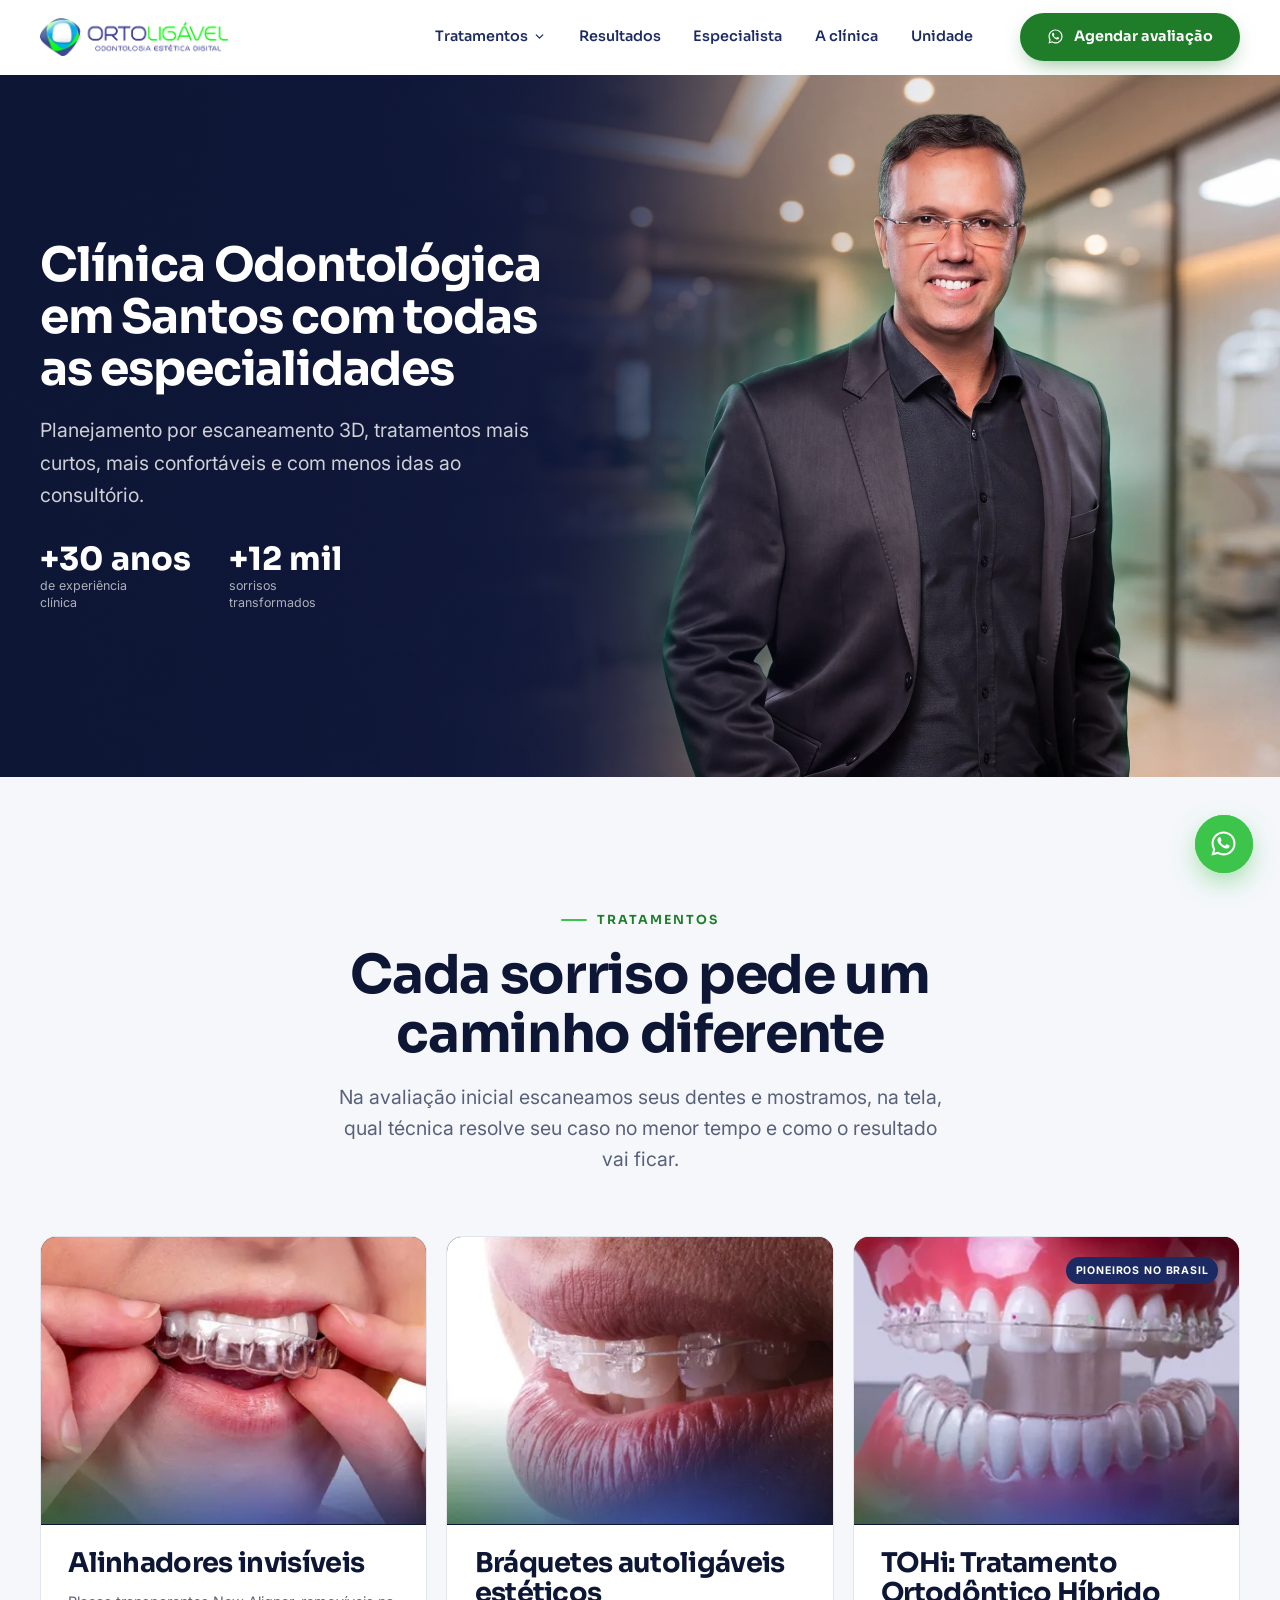
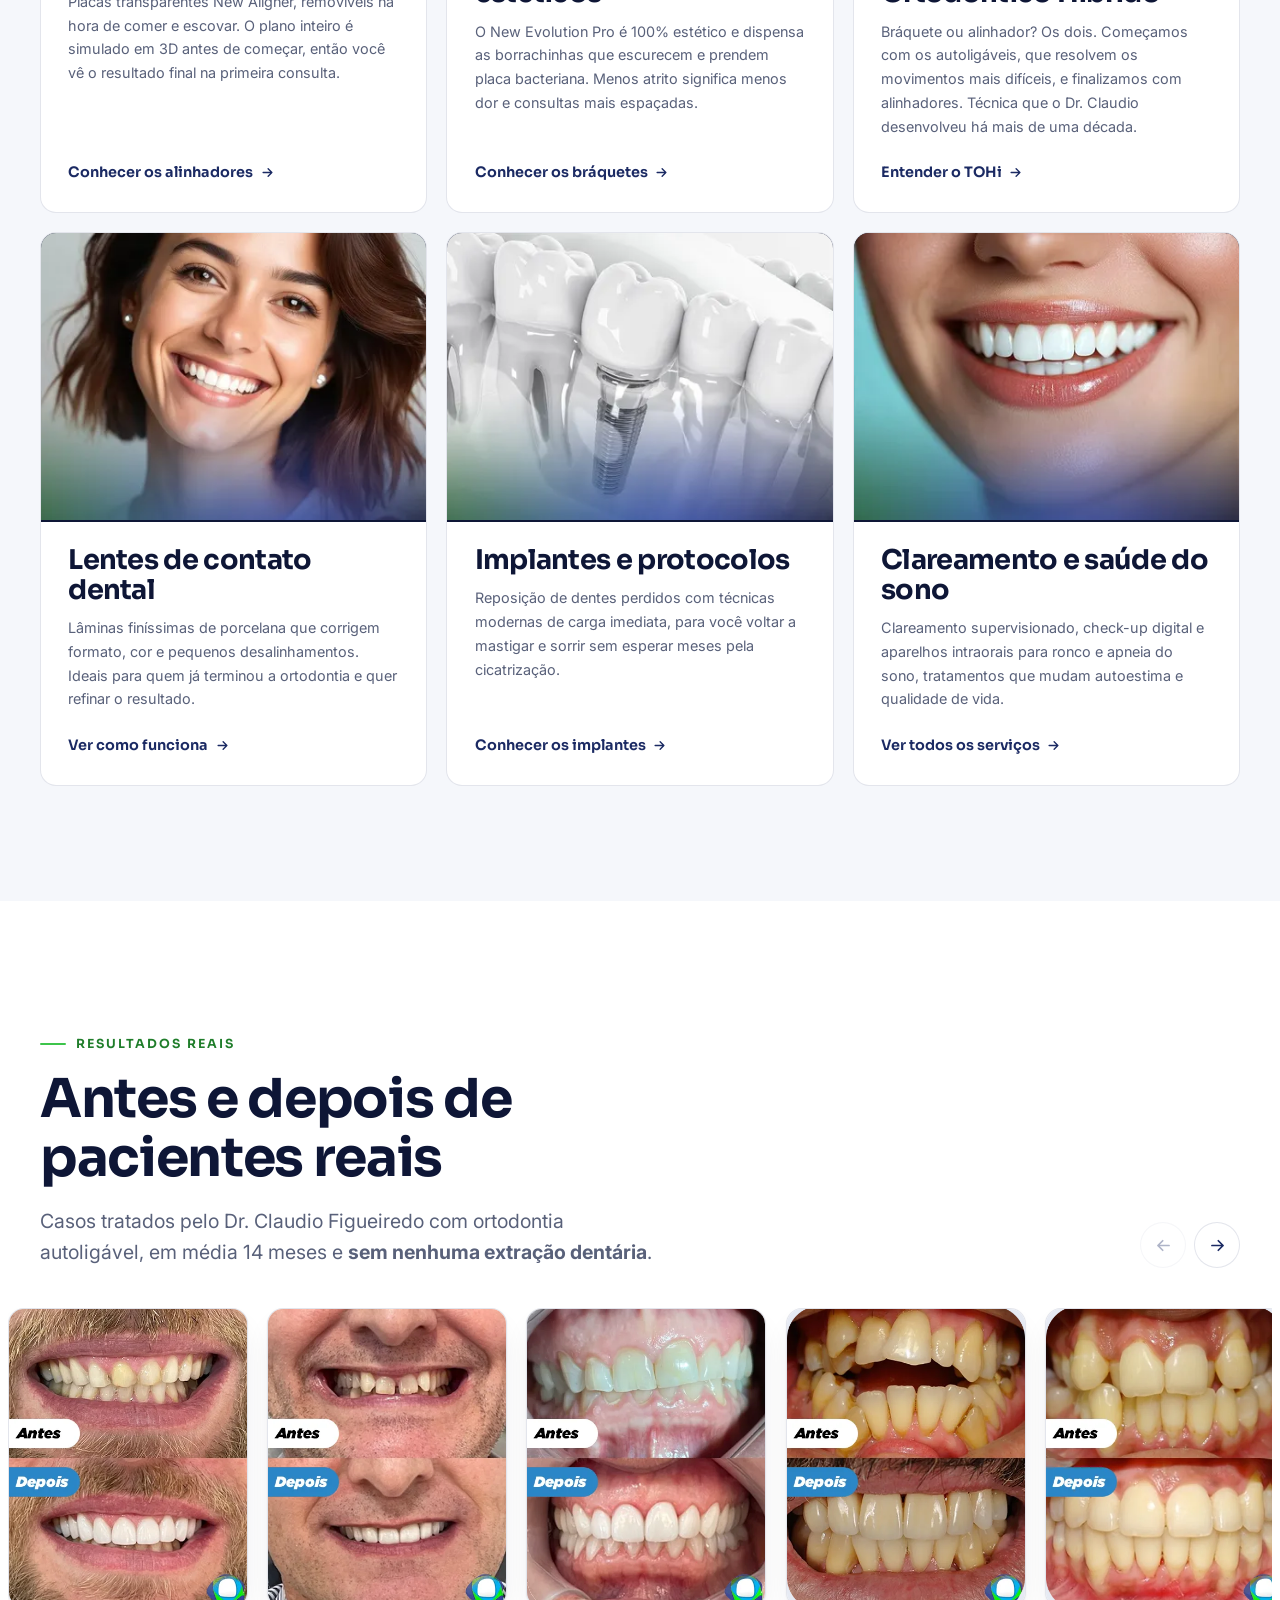
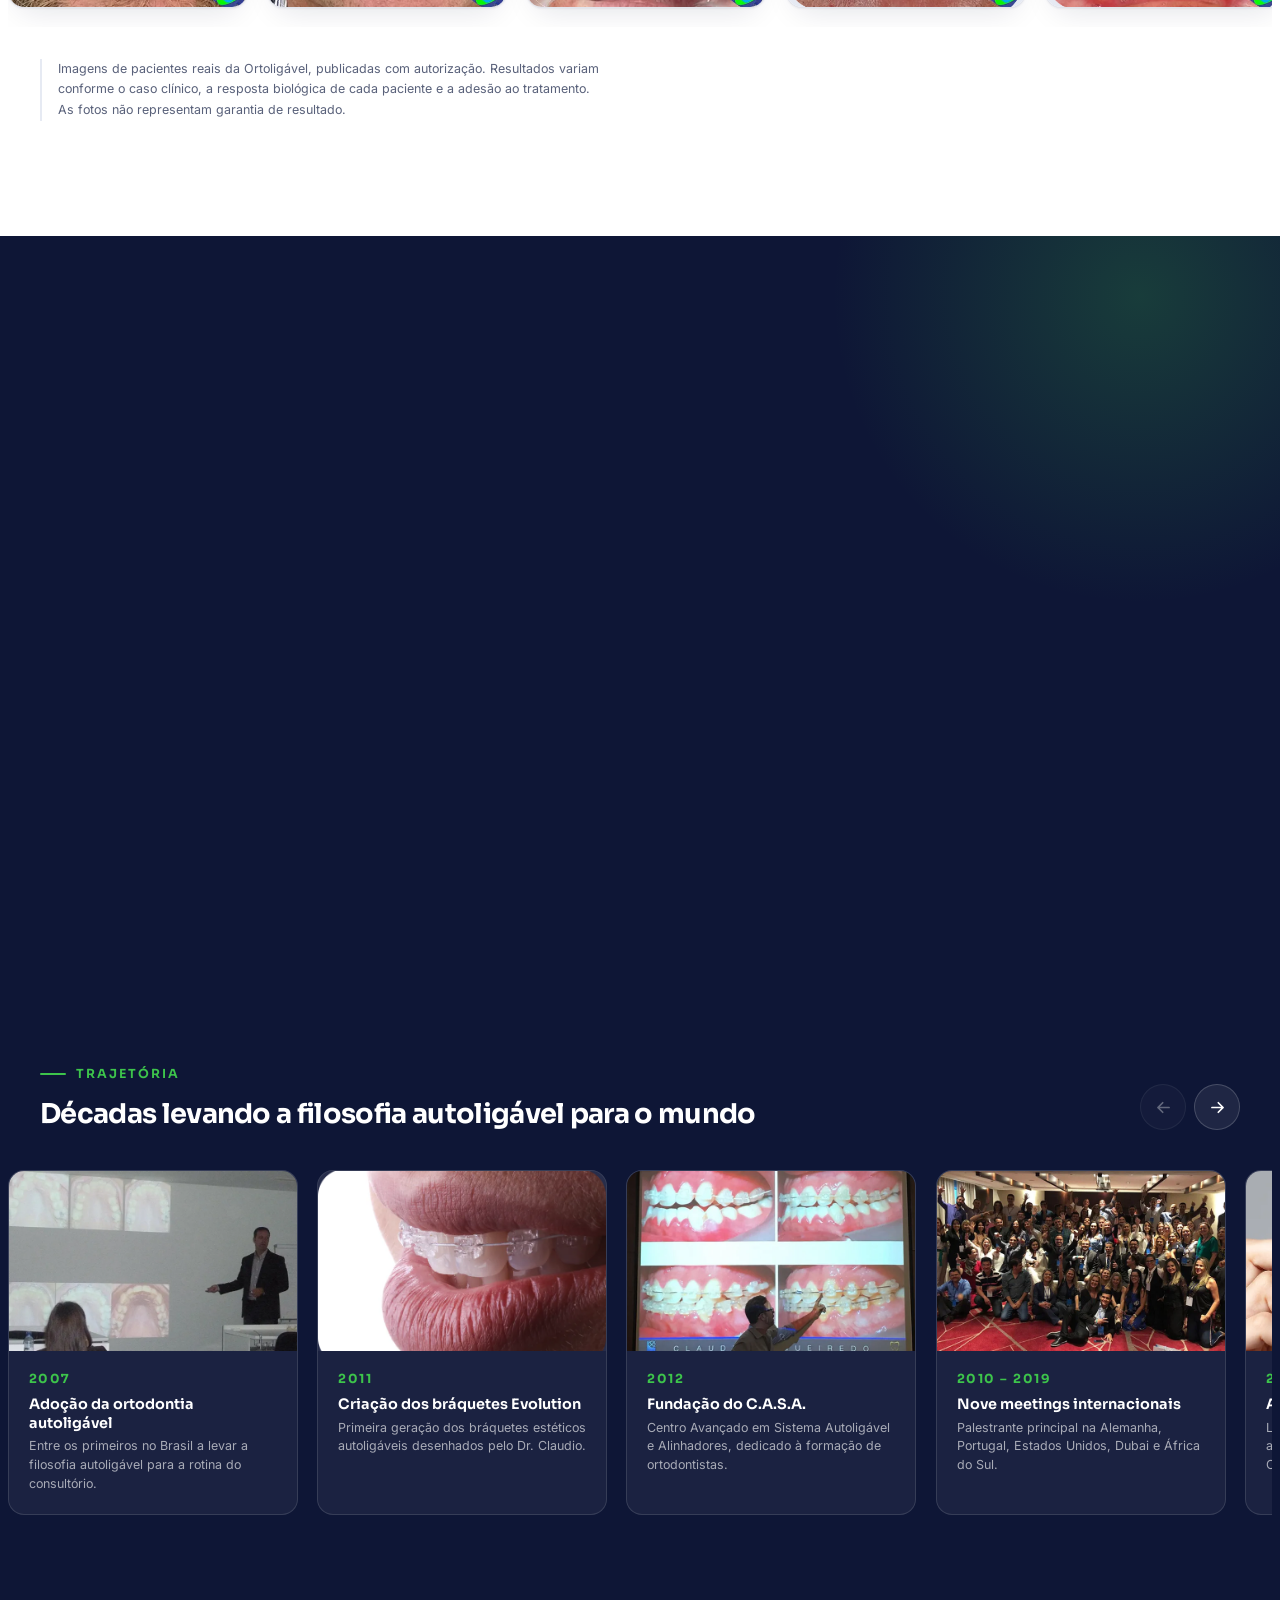
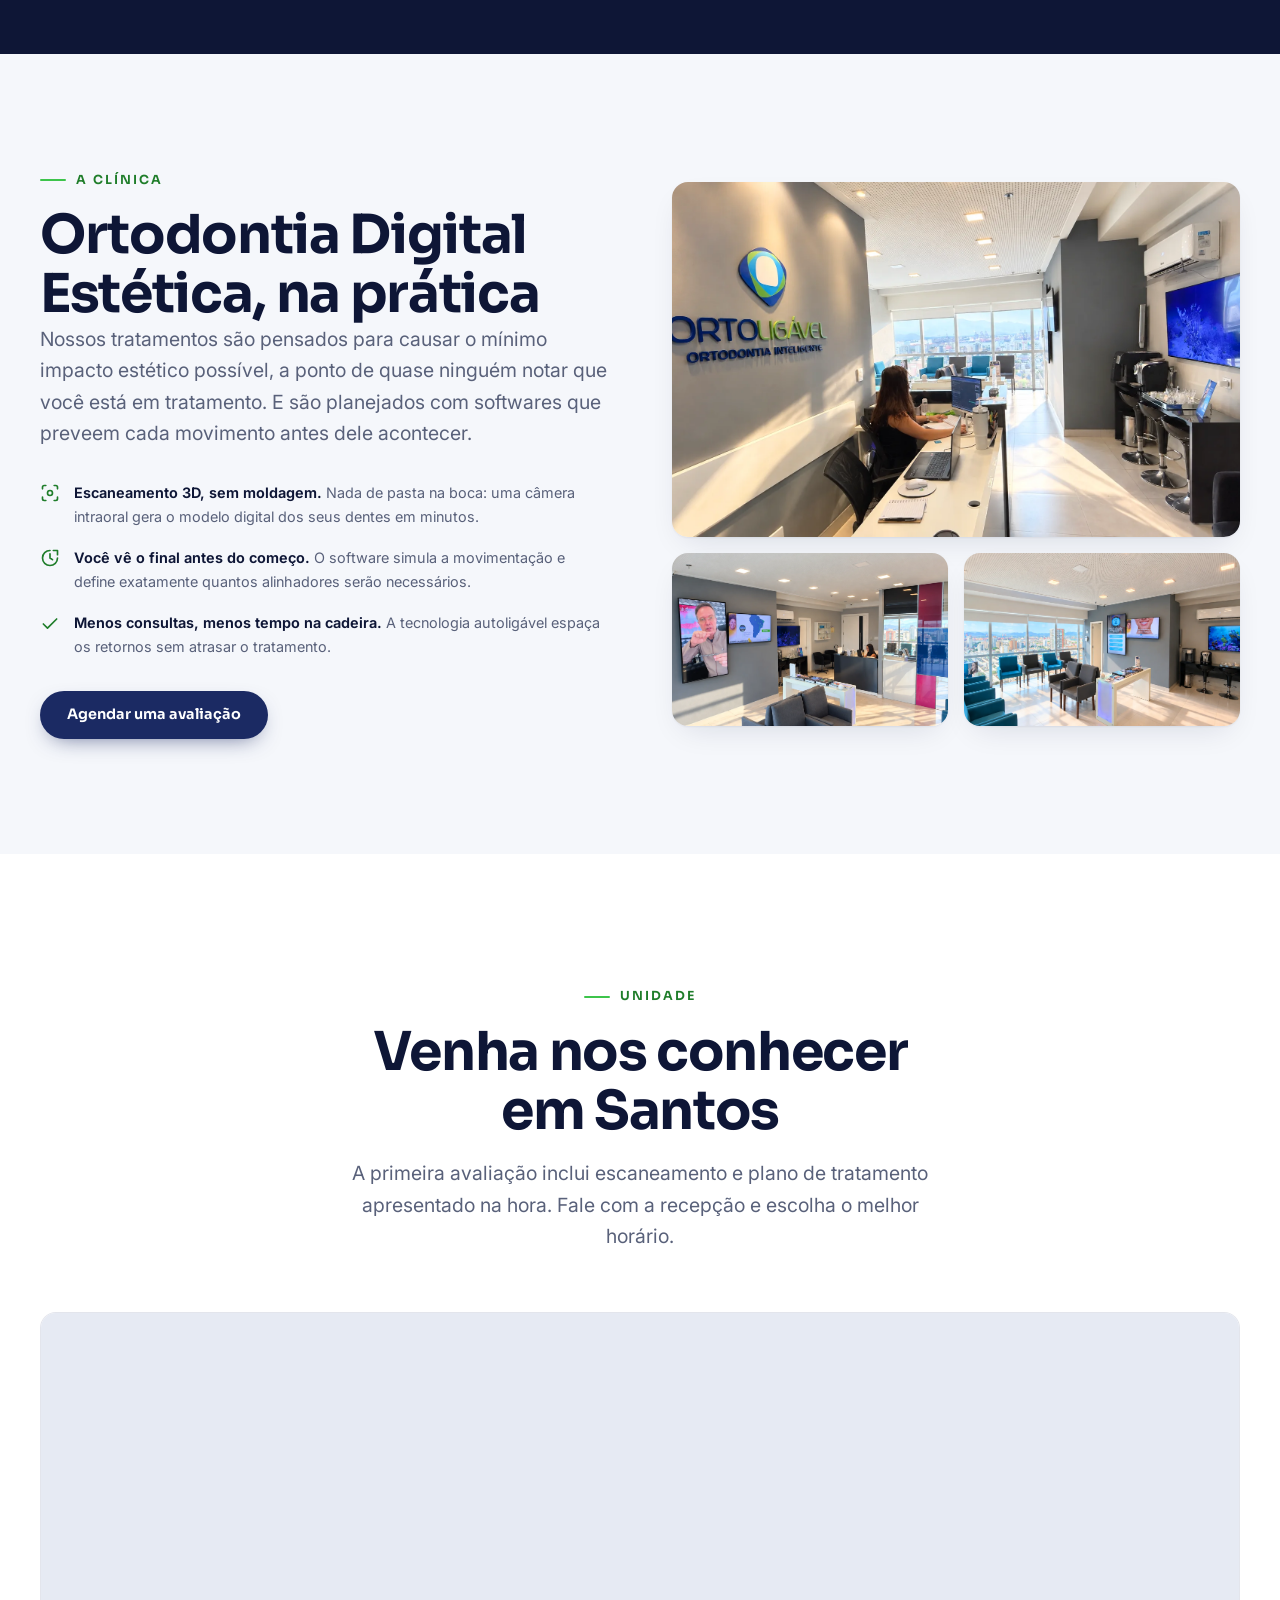
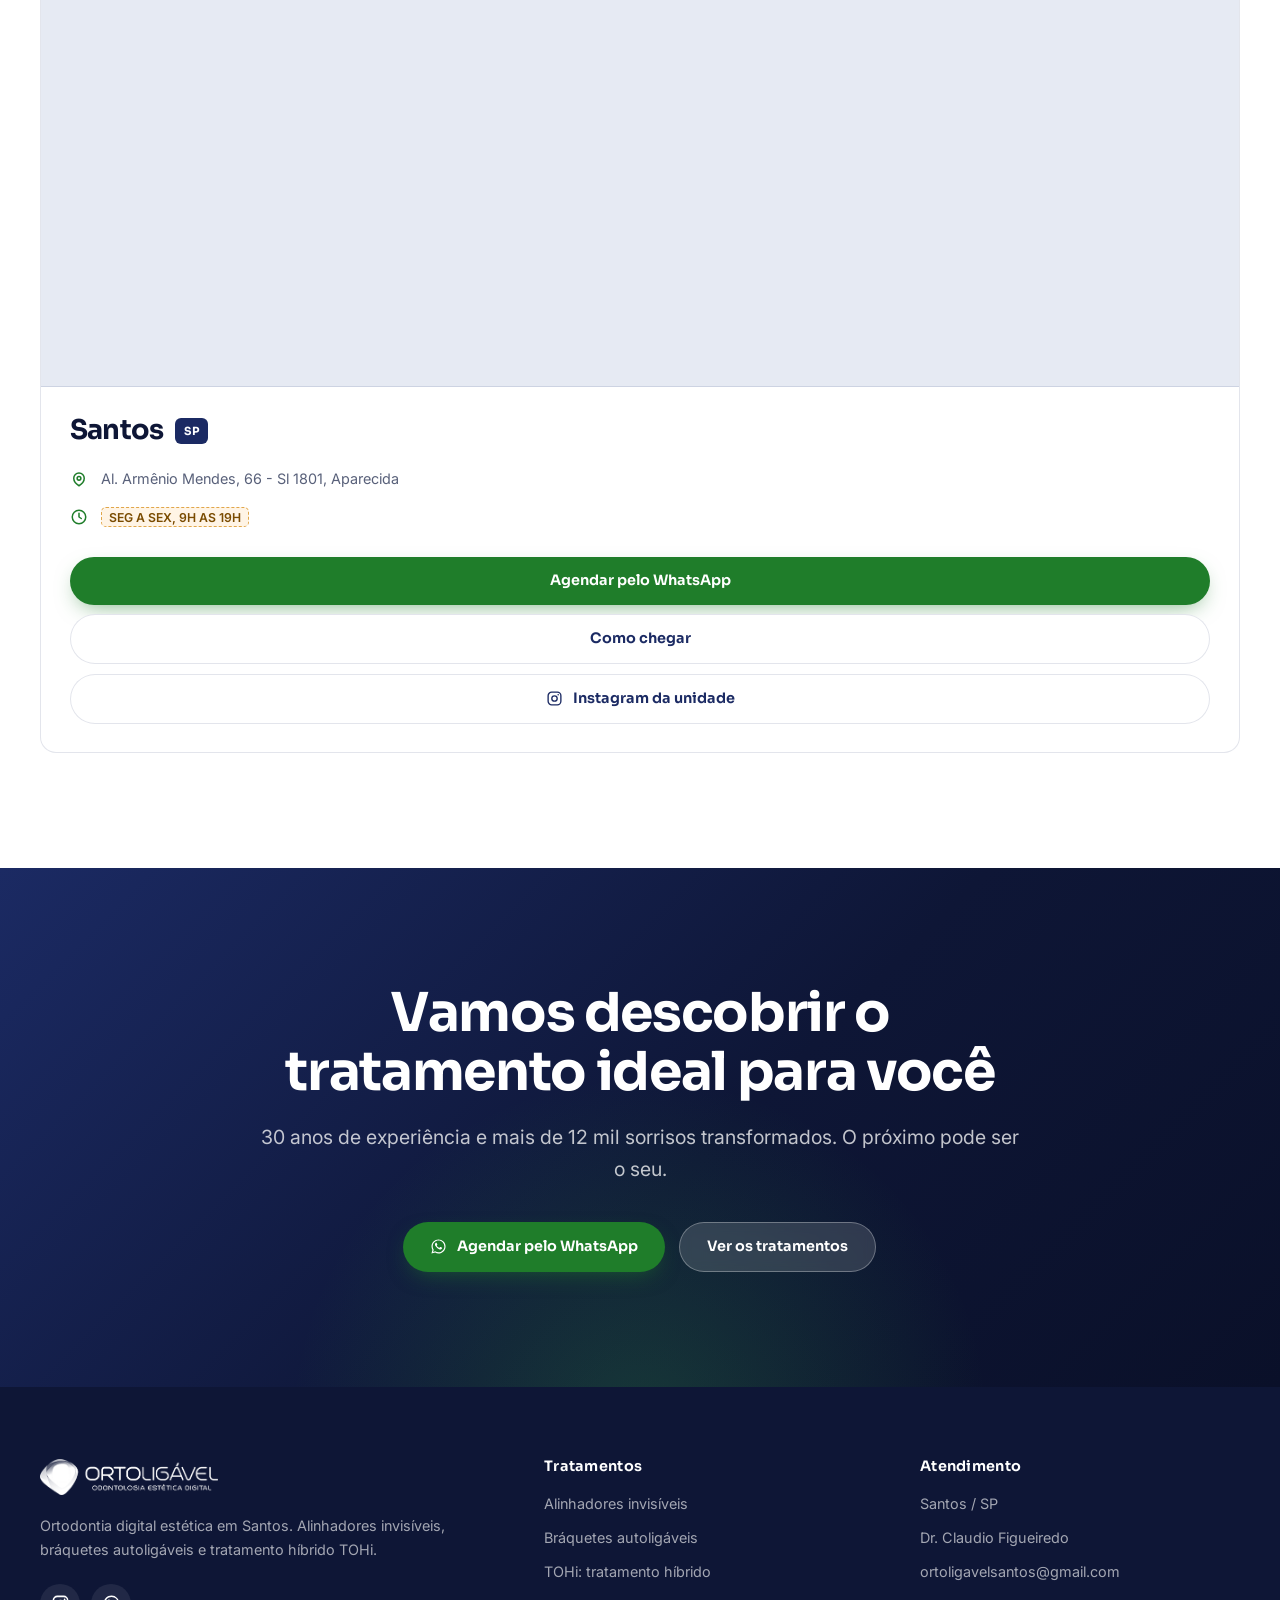
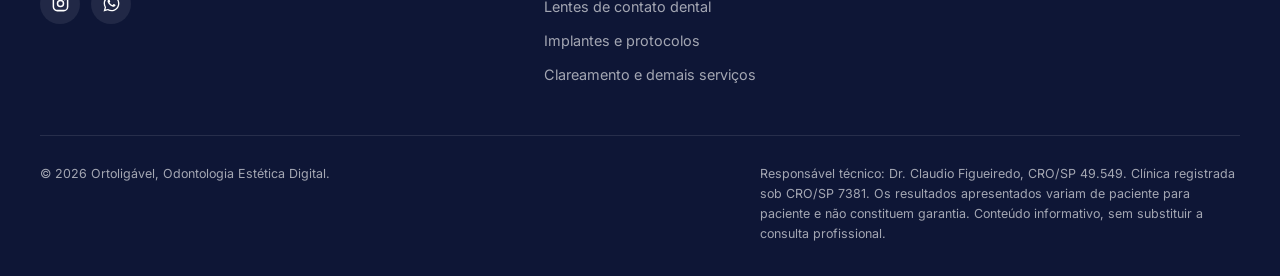
==== commit 3b3a3e96: "Corrige preload órfão do LCP mobile e adiciona srcset responsivo O <link rel="preload" fetchpriority" ====
--- a/index.html
+++ b/index.html
@@ -42,7 +42,7 @@
 <noscript><link rel="stylesheet" href="https://fonts.googleapis.com/css2?family=Sora:wght@400;500;600;700;750&family=Inter:wght@400;500;600&display=swap"></noscript>
 
 <link rel="preload" as="image" href="assets/img/hero.webp" fetchpriority="high" media="(min-width:761px)">
-<link rel="preload" as="image" href="assets/img/hero-figura.webp" fetchpriority="high" media="(max-width:760px)">
+<link rel="preload" as="image" href="assets/img/hero-mobile-retrato.webp" fetchpriority="high" media="(max-width:760px)">
 <link rel="stylesheet" href="assets/css/style.min.css?v=84f56520">
 </head>
 <body>
@@ -156,7 +156,7 @@
       <article class="trat trat--com-capa rev">
         <div class="trat__capa">
           <picture>
-            <source srcset="assets/img/trat-alinhadores.webp" type="image/webp">
+            <source srcset="assets/img/trat-alinhadores-sm.webp 420w, assets/img/trat-alinhadores.webp 700w" sizes="(max-width:760px) 90vw, 373px" type="image/webp">
             <img src="assets/img/trat-alinhadores.jpg" alt="Alinhador invisível New Aligner" width="700" height="522" loading="lazy" decoding="async">
           </picture>
         </div>
@@ -174,7 +174,7 @@
       <article class="trat trat--com-capa rev">
         <div class="trat__capa">
           <picture>
-            <source srcset="assets/img/trat-braquetes.webp" type="image/webp">
+            <source srcset="assets/img/trat-braquetes-sm.webp 420w, assets/img/trat-braquetes.webp 700w" sizes="(max-width:760px) 90vw, 373px" type="image/webp">
             <img src="assets/img/trat-braquetes.jpg" alt="Bráquetes autoligáveis estéticos New Evolution Pro" width="700" height="522" loading="lazy" decoding="async">
           </picture>
         </div>
@@ -193,7 +193,7 @@
         <div class="trat__capa">
           <span class="trat__tag">Pioneiros no Brasil</span>
           <picture>
-            <source srcset="assets/img/trat-tohi.webp" type="image/webp">
+            <source srcset="assets/img/trat-tohi-sm.webp 420w, assets/img/trat-tohi.webp 700w" sizes="(max-width:760px) 90vw, 373px" type="image/webp">
             <img src="assets/img/trat-tohi.jpg" alt="Alinhador invisível e bráquete autoligável, as duas técnicas do tratamento híbrido TOHi" width="700" height="522" loading="lazy" decoding="async">
           </picture>
         </div>
@@ -211,7 +211,7 @@
       <article class="trat trat--com-capa rev">
         <div class="trat__capa">
           <picture>
-            <source srcset="assets/img/trat-lentes.webp" type="image/webp">
+            <source srcset="assets/img/trat-lentes-sm.webp 420w, assets/img/trat-lentes.webp 700w" sizes="(max-width:760px) 90vw, 373px" type="image/webp">
             <img src="assets/img/trat-lentes.jpg" alt="Lentes de contato dental em porcelana" width="700" height="522" loading="lazy" decoding="async">
           </picture>
         </div>
@@ -229,7 +229,7 @@
       <article class="trat trat--com-capa rev">
         <div class="trat__capa">
           <picture>
-            <source srcset="assets/img/trat-implantes.webp" type="image/webp">
+            <source srcset="assets/img/trat-implantes-sm.webp 420w, assets/img/trat-implantes.webp 700w" sizes="(max-width:760px) 90vw, 373px" type="image/webp">
             <img src="assets/img/trat-implantes.jpg" alt="Implante dentário com pilar e coroa de porcelana" width="700" height="522" loading="lazy" decoding="async">
           </picture>
         </div>
@@ -247,7 +247,7 @@
       <article class="trat trat--com-capa rev">
         <div class="trat__capa">
           <picture>
-            <source srcset="assets/img/trat-clareamento.webp" type="image/webp">
+            <source srcset="assets/img/trat-clareamento-sm.webp 420w, assets/img/trat-clareamento.webp 700w" sizes="(max-width:760px) 90vw, 373px" type="image/webp">
             <img src="assets/img/trat-clareamento.jpg" alt="Moldeira e gel de clareamento dental" width="700" height="522" loading="lazy" decoding="async">
           </picture>
         </div>
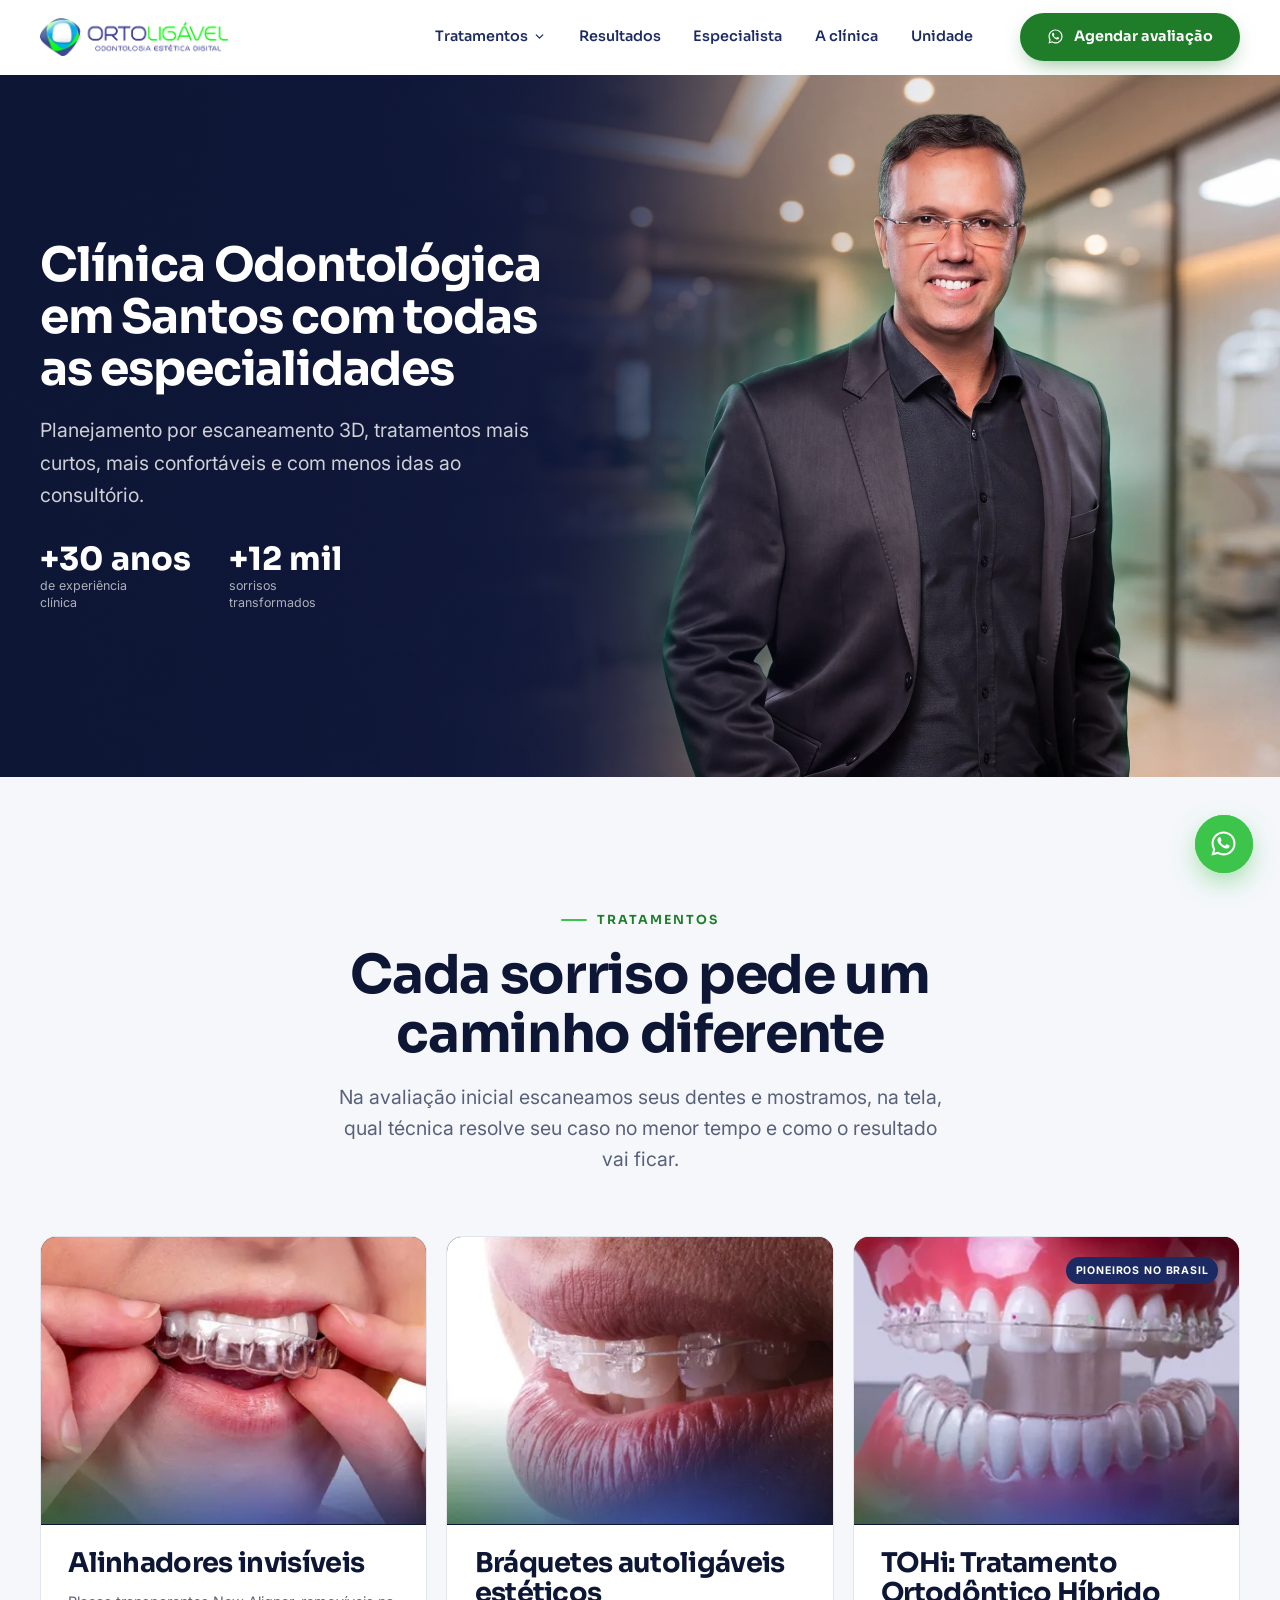
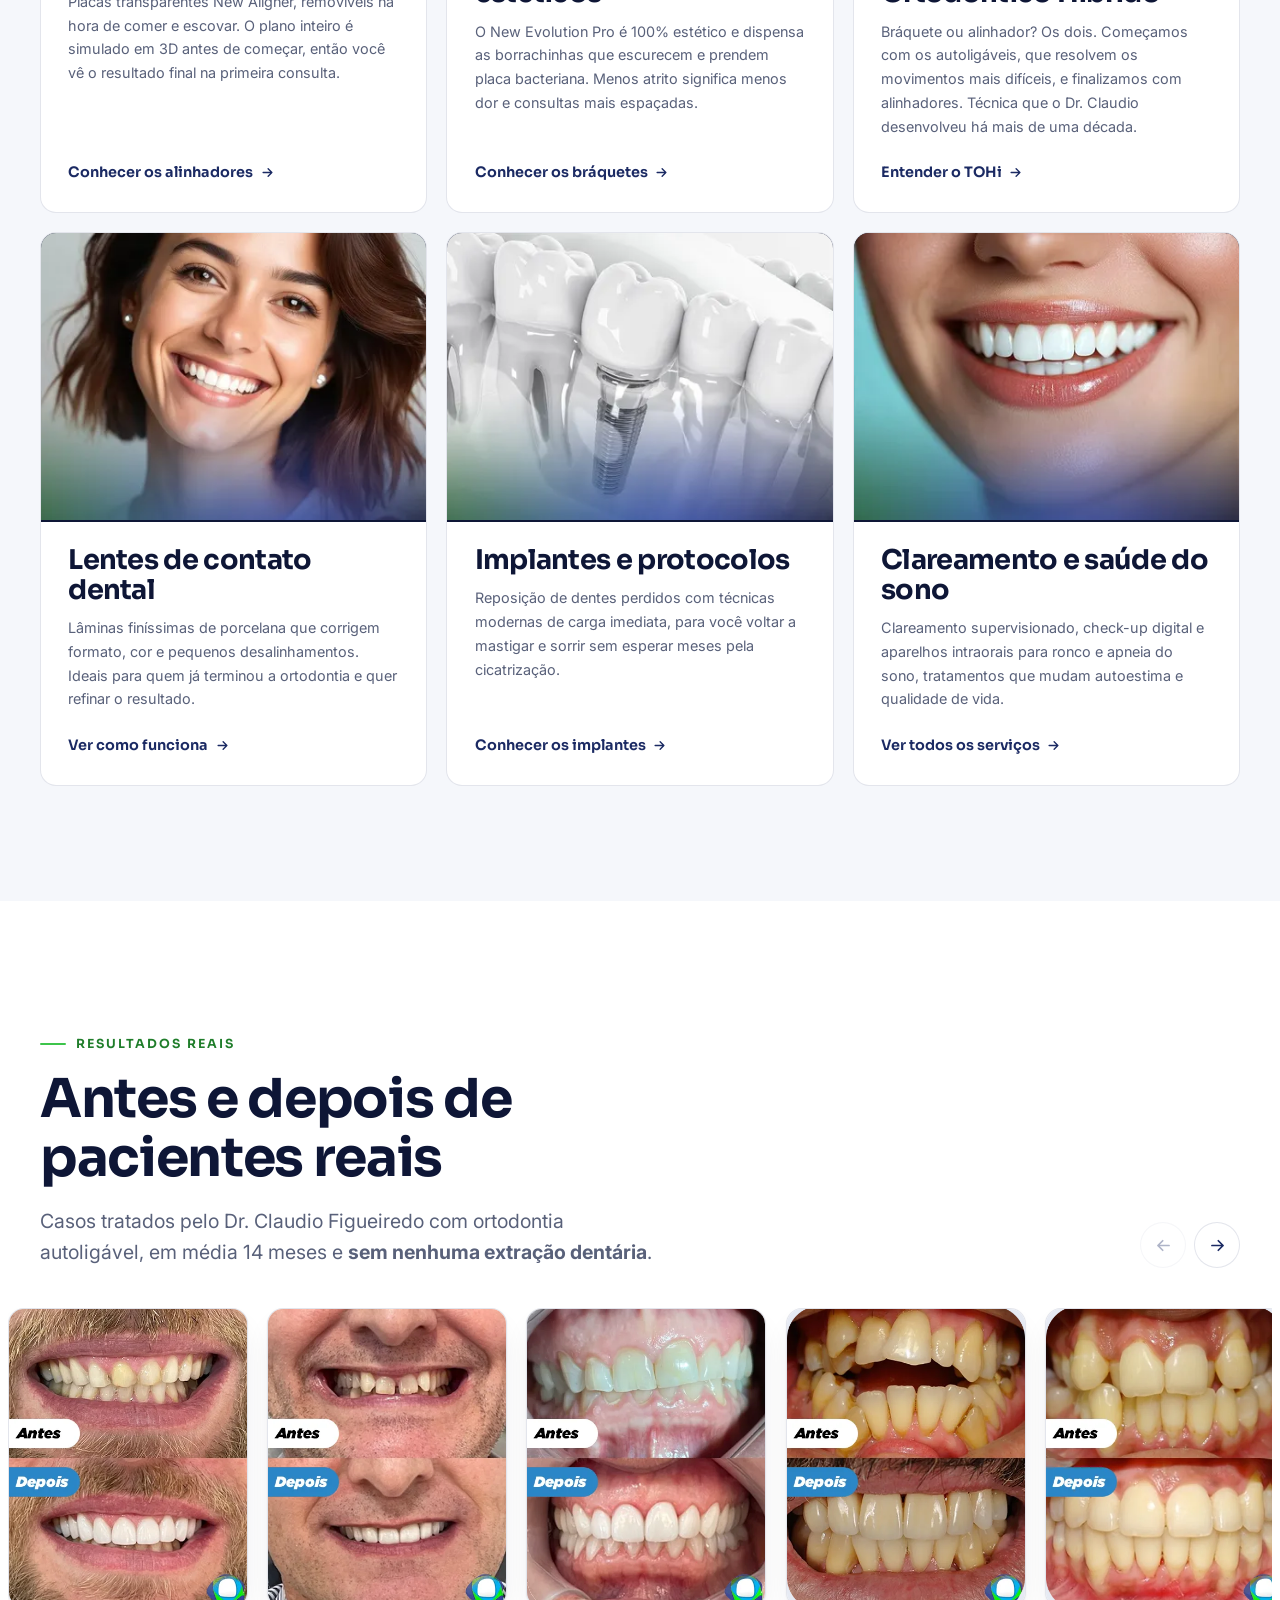
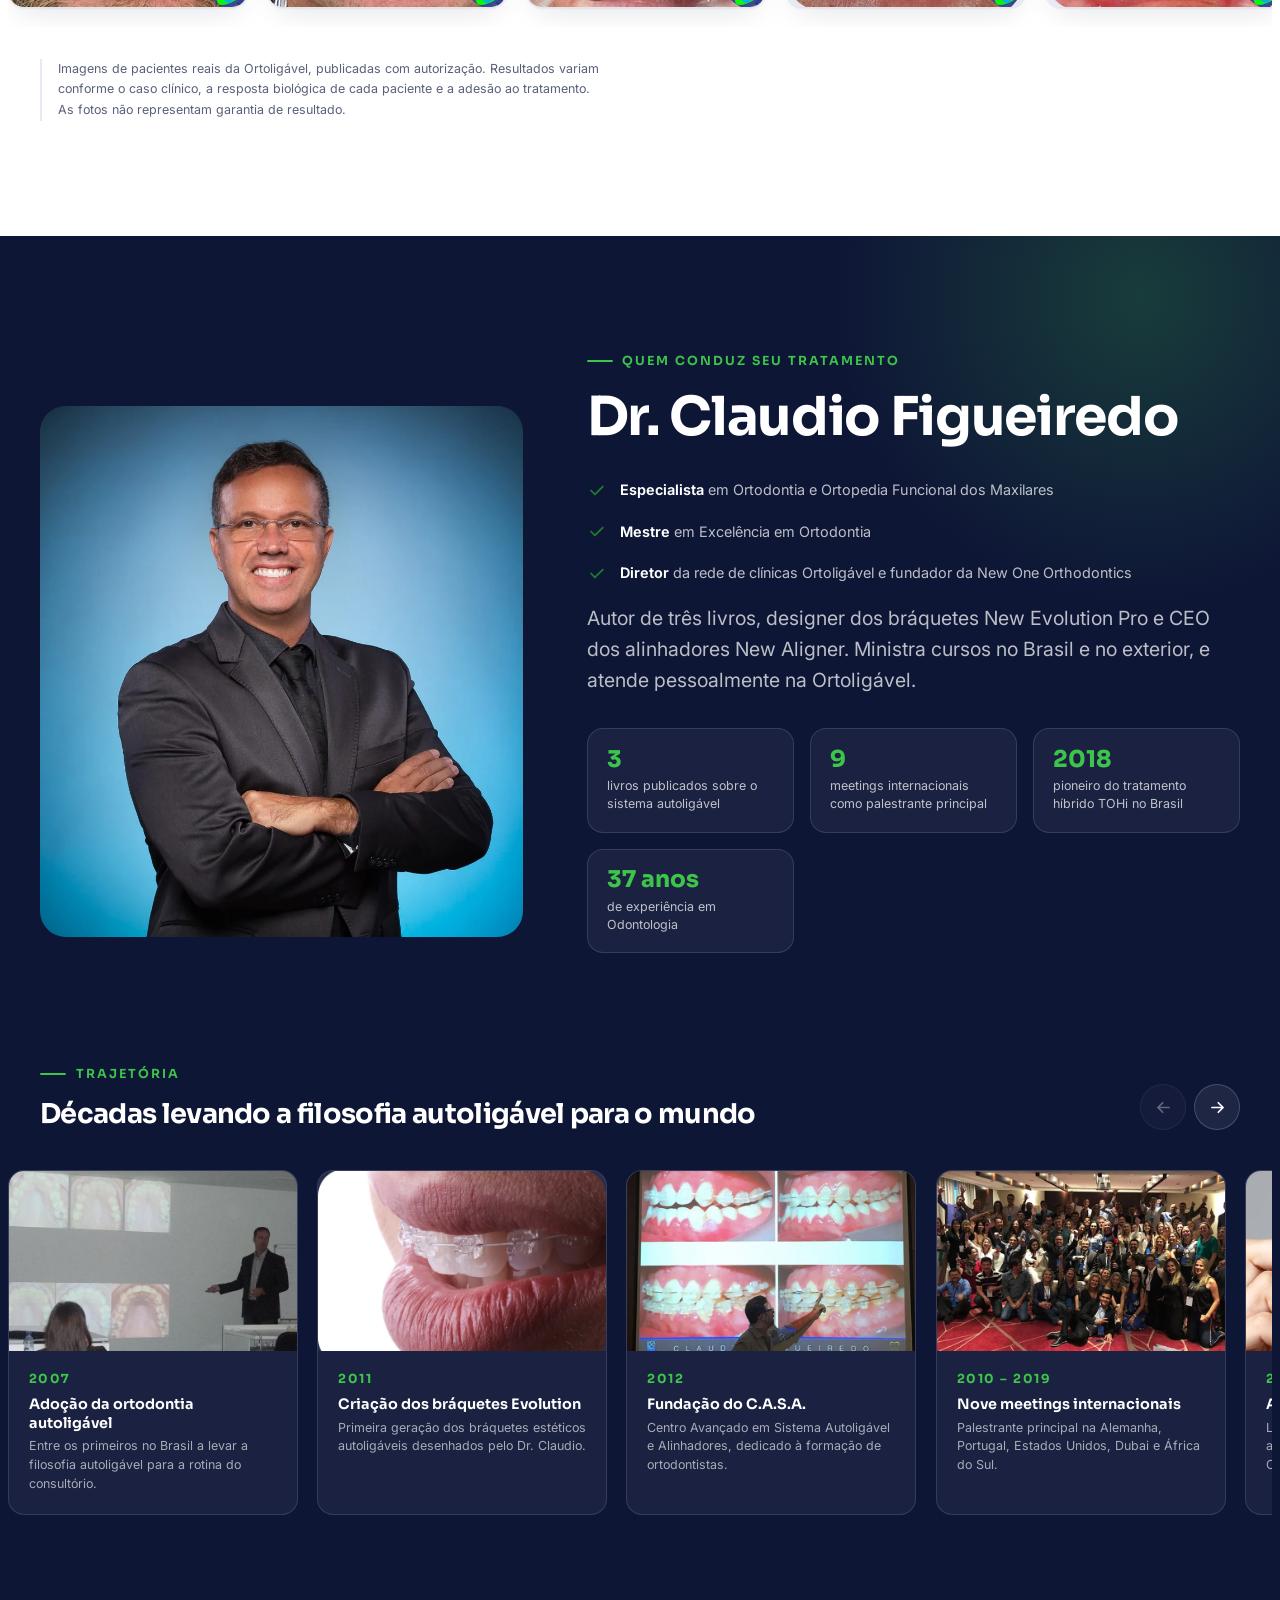
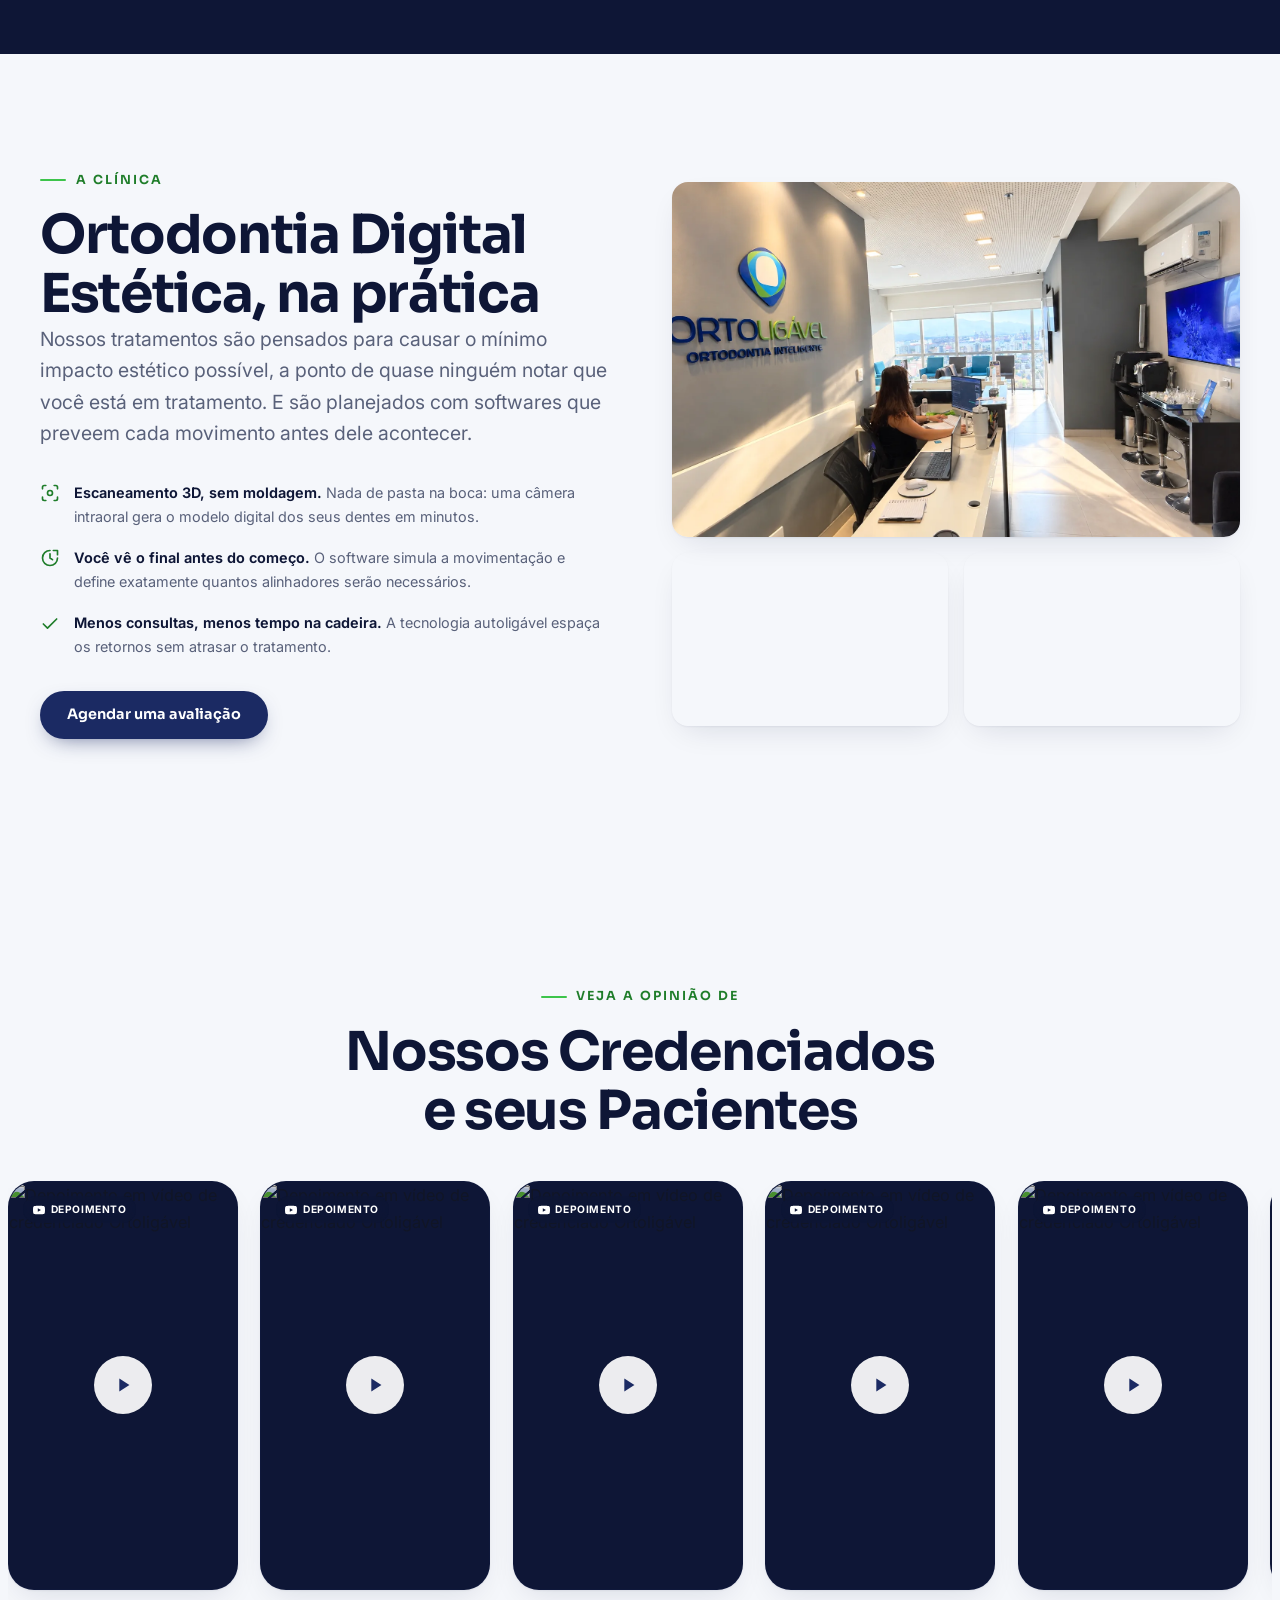
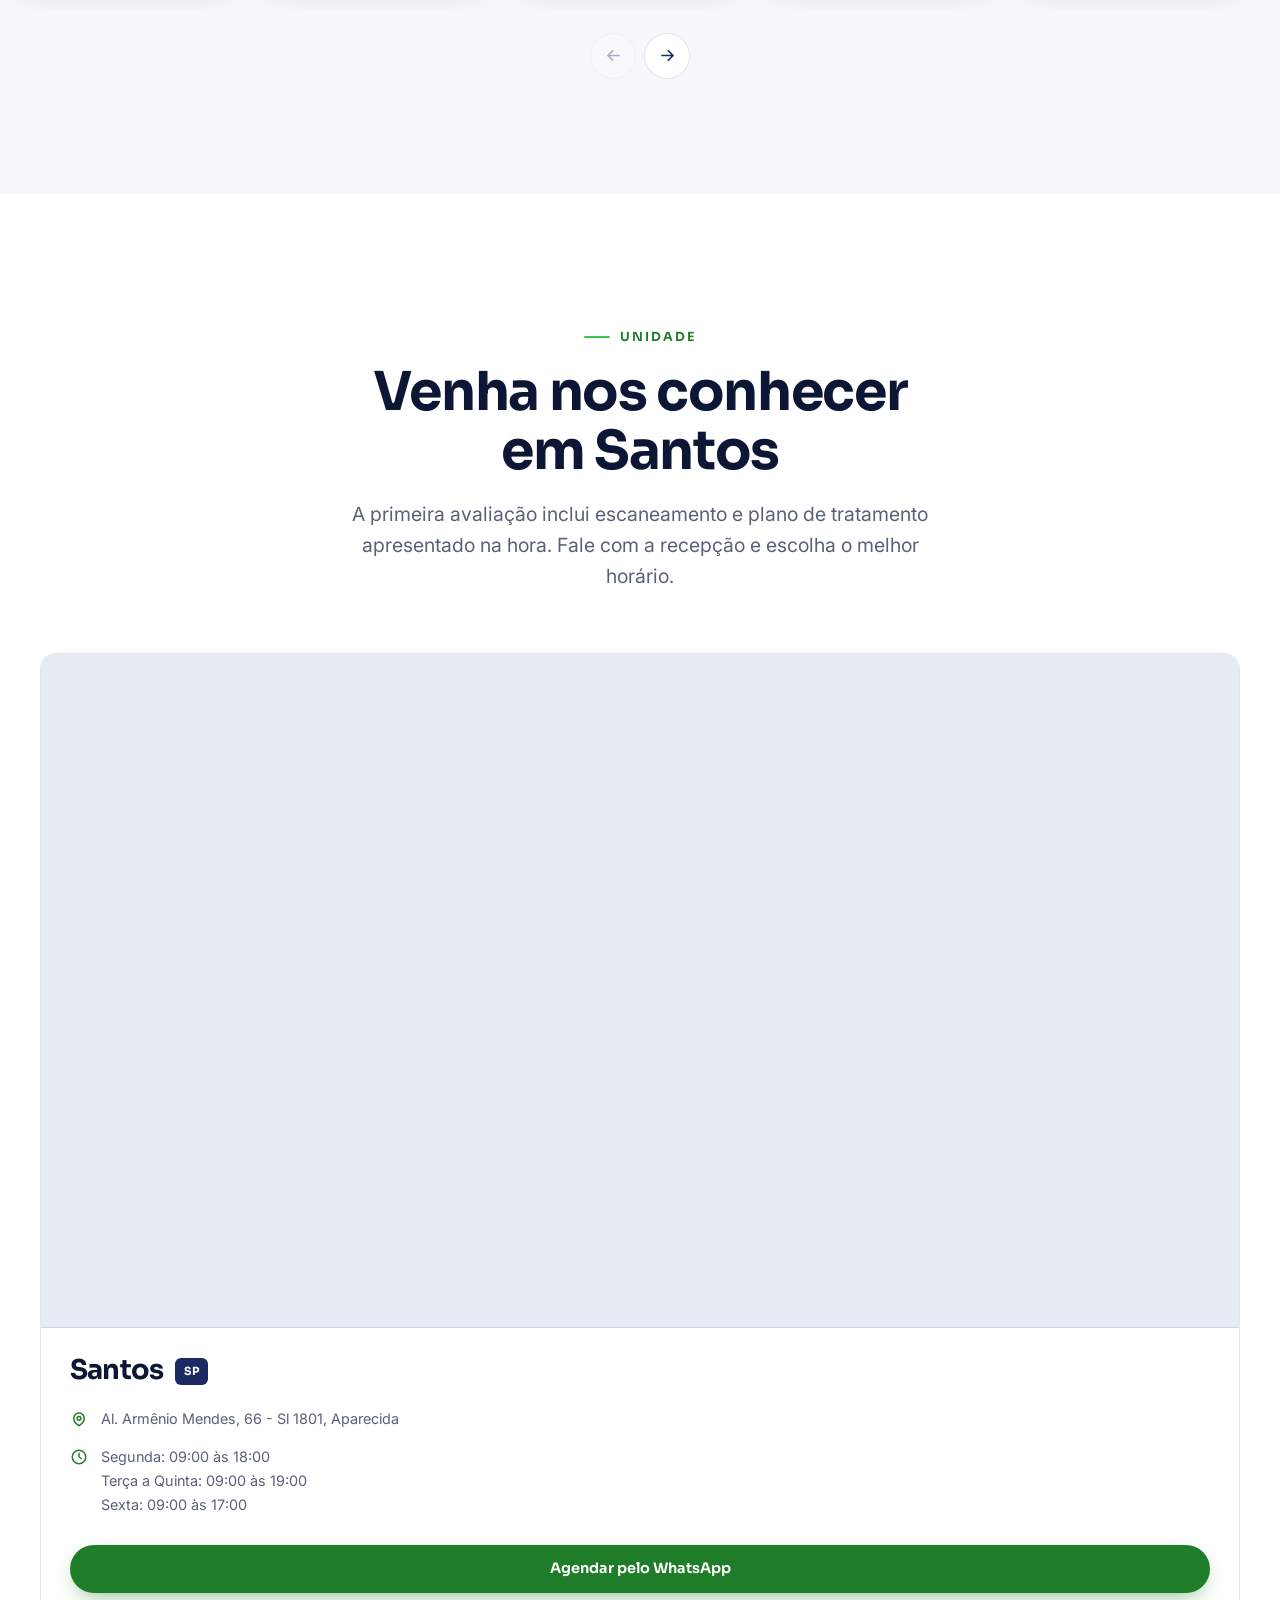
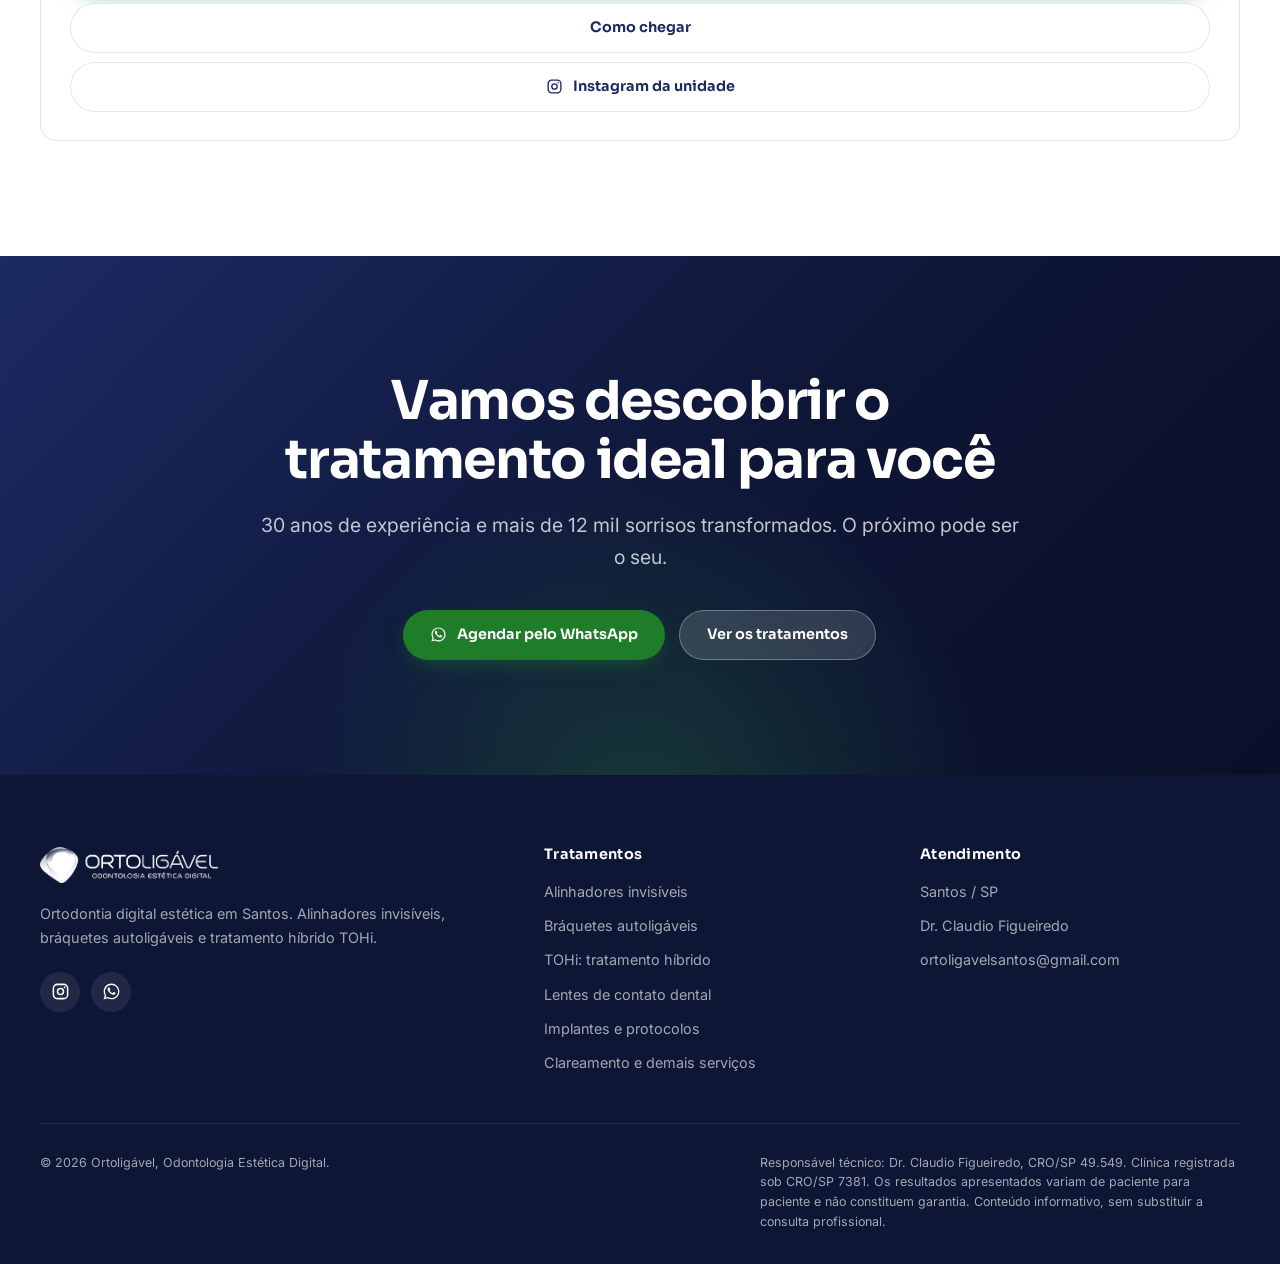
==== commit 68c9dec2: "Adiciona seção de depoimentos em vídeo de credenciados e pacientes Carrossel em formato shorts com 1" ====
--- a/index.html
+++ b/index.html
@@ -43,7 +43,7 @@
 
 <link rel="preload" as="image" href="assets/img/hero.webp" fetchpriority="high" media="(min-width:761px)">
 <link rel="preload" as="image" href="assets/img/hero-mobile-retrato.webp" fetchpriority="high" media="(max-width:760px)">
-<link rel="stylesheet" href="assets/css/style.min.css?v=84f56520">
+<link rel="stylesheet" href="assets/css/style.min.css?v=71e04e29">
 </head>
 <body>
 <!-- Google Tag Manager (noscript) -->
@@ -600,6 +600,121 @@
   </div>
 </section>
 
+<!-- ============================ DEPOIMENTOS ============================ -->
+<section class="sec sec--gelo depo" id="depoimentos" data-trilho>
+  <div class="wrap">
+    <div class="casos__top rev">
+      <div class="sec-head center" style="margin-bottom:0;max-width:62ch;margin-inline:auto;text-align:center">
+        <p class="eyebrow center">Veja a opinião de</p>
+        <h2>Nossos Credenciados e seus Pacientes</h2>
+      </div>
+    </div>
+
+    <div class="depo__carrossel">
+      <div class="trilho rev">
+        <div class="depo__card">
+          <span class="depo__badge">
+            <svg width="12" height="12" viewBox="0 0 24 24" fill="currentColor" aria-hidden="true"><path d="M23.5 6.2a3 3 0 0 0-2.1-2.1C19.5 3.5 12 3.5 12 3.5s-7.5 0-9.4.6A3 3 0 0 0 .5 6.2 31 31 0 0 0 0 12a31 31 0 0 0 .5 5.8 3 3 0 0 0 2.1 2.1c1.9.6 9.4.6 9.4.6s7.5 0 9.4-.6a3 3 0 0 0 2.1-2.1A31 31 0 0 0 24 12a31 31 0 0 0-.5-5.8ZM9.6 15.5v-7l6.3 3.5-6.3 3.5Z"/></svg>
+            Depoimento
+          </span>
+          <img src="https://i.ytimg.com/vi/ajuVSuKQEnQ/hqdefault.jpg" alt="Depoimento em vídeo de credenciado Ortoligável" loading="lazy" decoding="async">
+          <button type="button" class="depo__play" data-depo="ajuVSuKQEnQ" aria-label="Assistir depoimento em vídeo"></button>
+        </div>
+        <div class="depo__card">
+          <span class="depo__badge">
+            <svg width="12" height="12" viewBox="0 0 24 24" fill="currentColor" aria-hidden="true"><path d="M23.5 6.2a3 3 0 0 0-2.1-2.1C19.5 3.5 12 3.5 12 3.5s-7.5 0-9.4.6A3 3 0 0 0 .5 6.2 31 31 0 0 0 0 12a31 31 0 0 0 .5 5.8 3 3 0 0 0 2.1 2.1c1.9.6 9.4.6 9.4.6s7.5 0 9.4-.6a3 3 0 0 0 2.1-2.1A31 31 0 0 0 24 12a31 31 0 0 0-.5-5.8ZM9.6 15.5v-7l6.3 3.5-6.3 3.5Z"/></svg>
+            Depoimento
+          </span>
+          <img src="https://i.ytimg.com/vi/lzLrIhNRWRQ/hqdefault.jpg" alt="Depoimento em vídeo de credenciado Ortoligável" loading="lazy" decoding="async">
+          <button type="button" class="depo__play" data-depo="lzLrIhNRWRQ" aria-label="Assistir depoimento em vídeo"></button>
+        </div>
+        <div class="depo__card">
+          <span class="depo__badge">
+            <svg width="12" height="12" viewBox="0 0 24 24" fill="currentColor" aria-hidden="true"><path d="M23.5 6.2a3 3 0 0 0-2.1-2.1C19.5 3.5 12 3.5 12 3.5s-7.5 0-9.4.6A3 3 0 0 0 .5 6.2 31 31 0 0 0 0 12a31 31 0 0 0 .5 5.8 3 3 0 0 0 2.1 2.1c1.9.6 9.4.6 9.4.6s7.5 0 9.4-.6a3 3 0 0 0 2.1-2.1A31 31 0 0 0 24 12a31 31 0 0 0-.5-5.8ZM9.6 15.5v-7l6.3 3.5-6.3 3.5Z"/></svg>
+            Depoimento
+          </span>
+          <img src="https://i.ytimg.com/vi/vn_EiZVx2Q8/hqdefault.jpg" alt="Depoimento em vídeo de credenciado Ortoligável" loading="lazy" decoding="async">
+          <button type="button" class="depo__play" data-depo="vn_EiZVx2Q8" aria-label="Assistir depoimento em vídeo"></button>
+        </div>
+        <div class="depo__card">
+          <span class="depo__badge">
+            <svg width="12" height="12" viewBox="0 0 24 24" fill="currentColor" aria-hidden="true"><path d="M23.5 6.2a3 3 0 0 0-2.1-2.1C19.5 3.5 12 3.5 12 3.5s-7.5 0-9.4.6A3 3 0 0 0 .5 6.2 31 31 0 0 0 0 12a31 31 0 0 0 .5 5.8 3 3 0 0 0 2.1 2.1c1.9.6 9.4.6 9.4.6s7.5 0 9.4-.6a3 3 0 0 0 2.1-2.1A31 31 0 0 0 24 12a31 31 0 0 0-.5-5.8ZM9.6 15.5v-7l6.3 3.5-6.3 3.5Z"/></svg>
+            Depoimento
+          </span>
+          <img src="https://i.ytimg.com/vi/cuxXPmaQOfc/hqdefault.jpg" alt="Depoimento em vídeo de credenciado Ortoligável" loading="lazy" decoding="async">
+          <button type="button" class="depo__play" data-depo="cuxXPmaQOfc" aria-label="Assistir depoimento em vídeo"></button>
+        </div>
+        <div class="depo__card">
+          <span class="depo__badge">
+            <svg width="12" height="12" viewBox="0 0 24 24" fill="currentColor" aria-hidden="true"><path d="M23.5 6.2a3 3 0 0 0-2.1-2.1C19.5 3.5 12 3.5 12 3.5s-7.5 0-9.4.6A3 3 0 0 0 .5 6.2 31 31 0 0 0 0 12a31 31 0 0 0 .5 5.8 3 3 0 0 0 2.1 2.1c1.9.6 9.4.6 9.4.6s7.5 0 9.4-.6a3 3 0 0 0 2.1-2.1A31 31 0 0 0 24 12a31 31 0 0 0-.5-5.8ZM9.6 15.5v-7l6.3 3.5-6.3 3.5Z"/></svg>
+            Depoimento
+          </span>
+          <img src="https://i.ytimg.com/vi/Sdw1FSlS8bk/hqdefault.jpg" alt="Depoimento em vídeo de credenciado Ortoligável" loading="lazy" decoding="async">
+          <button type="button" class="depo__play" data-depo="Sdw1FSlS8bk" aria-label="Assistir depoimento em vídeo"></button>
+        </div>
+        <div class="depo__card">
+          <span class="depo__badge">
+            <svg width="12" height="12" viewBox="0 0 24 24" fill="currentColor" aria-hidden="true"><path d="M23.5 6.2a3 3 0 0 0-2.1-2.1C19.5 3.5 12 3.5 12 3.5s-7.5 0-9.4.6A3 3 0 0 0 .5 6.2 31 31 0 0 0 0 12a31 31 0 0 0 .5 5.8 3 3 0 0 0 2.1 2.1c1.9.6 9.4.6 9.4.6s7.5 0 9.4-.6a3 3 0 0 0 2.1-2.1A31 31 0 0 0 24 12a31 31 0 0 0-.5-5.8ZM9.6 15.5v-7l6.3 3.5-6.3 3.5Z"/></svg>
+            Depoimento
+          </span>
+          <img src="https://i.ytimg.com/vi/bMZIneOdNhc/hqdefault.jpg" alt="Depoimento em vídeo de credenciado Ortoligável" loading="lazy" decoding="async">
+          <button type="button" class="depo__play" data-depo="bMZIneOdNhc" aria-label="Assistir depoimento em vídeo"></button>
+        </div>
+        <div class="depo__card">
+          <span class="depo__badge">
+            <svg width="12" height="12" viewBox="0 0 24 24" fill="currentColor" aria-hidden="true"><path d="M23.5 6.2a3 3 0 0 0-2.1-2.1C19.5 3.5 12 3.5 12 3.5s-7.5 0-9.4.6A3 3 0 0 0 .5 6.2 31 31 0 0 0 0 12a31 31 0 0 0 .5 5.8 3 3 0 0 0 2.1 2.1c1.9.6 9.4.6 9.4.6s7.5 0 9.4-.6a3 3 0 0 0 2.1-2.1A31 31 0 0 0 24 12a31 31 0 0 0-.5-5.8ZM9.6 15.5v-7l6.3 3.5-6.3 3.5Z"/></svg>
+            Depoimento
+          </span>
+          <img src="https://i.ytimg.com/vi/8M3YfWoKAEA/hqdefault.jpg" alt="Depoimento em vídeo de credenciado Ortoligável" loading="lazy" decoding="async">
+          <button type="button" class="depo__play" data-depo="8M3YfWoKAEA" aria-label="Assistir depoimento em vídeo"></button>
+        </div>
+        <div class="depo__card">
+          <span class="depo__badge">
+            <svg width="12" height="12" viewBox="0 0 24 24" fill="currentColor" aria-hidden="true"><path d="M23.5 6.2a3 3 0 0 0-2.1-2.1C19.5 3.5 12 3.5 12 3.5s-7.5 0-9.4.6A3 3 0 0 0 .5 6.2 31 31 0 0 0 0 12a31 31 0 0 0 .5 5.8 3 3 0 0 0 2.1 2.1c1.9.6 9.4.6 9.4.6s7.5 0 9.4-.6a3 3 0 0 0 2.1-2.1A31 31 0 0 0 24 12a31 31 0 0 0-.5-5.8ZM9.6 15.5v-7l6.3 3.5-6.3 3.5Z"/></svg>
+            Depoimento
+          </span>
+          <img src="https://i.ytimg.com/vi/TATcW620fPw/hqdefault.jpg" alt="Depoimento em vídeo de credenciado Ortoligável" loading="lazy" decoding="async">
+          <button type="button" class="depo__play" data-depo="TATcW620fPw" aria-label="Assistir depoimento em vídeo"></button>
+        </div>
+        <div class="depo__card">
+          <span class="depo__badge">
+            <svg width="12" height="12" viewBox="0 0 24 24" fill="currentColor" aria-hidden="true"><path d="M23.5 6.2a3 3 0 0 0-2.1-2.1C19.5 3.5 12 3.5 12 3.5s-7.5 0-9.4.6A3 3 0 0 0 .5 6.2 31 31 0 0 0 0 12a31 31 0 0 0 .5 5.8 3 3 0 0 0 2.1 2.1c1.9.6 9.4.6 9.4.6s7.5 0 9.4-.6a3 3 0 0 0 2.1-2.1A31 31 0 0 0 24 12a31 31 0 0 0-.5-5.8ZM9.6 15.5v-7l6.3 3.5-6.3 3.5Z"/></svg>
+            Depoimento
+          </span>
+          <img src="https://i.ytimg.com/vi/_0XOCJanIIk/hqdefault.jpg" alt="Depoimento em vídeo de credenciado Ortoligável" loading="lazy" decoding="async">
+          <button type="button" class="depo__play" data-depo="_0XOCJanIIk" aria-label="Assistir depoimento em vídeo"></button>
+        </div>
+        <div class="depo__card">
+          <span class="depo__badge">
+            <svg width="12" height="12" viewBox="0 0 24 24" fill="currentColor" aria-hidden="true"><path d="M23.5 6.2a3 3 0 0 0-2.1-2.1C19.5 3.5 12 3.5 12 3.5s-7.5 0-9.4.6A3 3 0 0 0 .5 6.2 31 31 0 0 0 0 12a31 31 0 0 0 .5 5.8 3 3 0 0 0 2.1 2.1c1.9.6 9.4.6 9.4.6s7.5 0 9.4-.6a3 3 0 0 0 2.1-2.1A31 31 0 0 0 24 12a31 31 0 0 0-.5-5.8ZM9.6 15.5v-7l6.3 3.5-6.3 3.5Z"/></svg>
+            Depoimento
+          </span>
+          <img src="https://i.ytimg.com/vi/WTOfz0tnq9c/hqdefault.jpg" alt="Depoimento em vídeo de credenciado Ortoligável" loading="lazy" decoding="async">
+          <button type="button" class="depo__play" data-depo="WTOfz0tnq9c" aria-label="Assistir depoimento em vídeo"></button>
+        </div>
+      </div>
+
+      <div class="casos__nav" style="justify-content:center;margin-top:1.5rem">
+        <button type="button" data-nav="ant" aria-label="Ver depoimentos anteriores">
+          <svg width="19" height="19" viewBox="0 0 24 24" fill="none" stroke="currentColor" stroke-width="2.2" stroke-linecap="round" stroke-linejoin="round" aria-hidden="true"><path d="M19 12H5M11 18l-6-6 6-6"/></svg>
+        </button>
+        <button type="button" data-nav="prox" aria-label="Ver próximos depoimentos">
+          <svg width="19" height="19" viewBox="0 0 24 24" fill="none" stroke="currentColor" stroke-width="2.2" stroke-linecap="round" stroke-linejoin="round" aria-hidden="true"><path d="M5 12h14M13 6l6 6-6 6"/></svg>
+        </button>
+      </div>
+    </div>
+  </div>
+</section>
+
+<div class="depo__lightbox" id="depoLightbox">
+  <div class="depo__lightbox-box">
+    <button type="button" class="depo__lightbox-close" id="depoLightboxClose" aria-label="Fechar vídeo">
+      <svg width="18" height="18" viewBox="0 0 24 24" fill="none" stroke="currentColor" stroke-width="2.2" stroke-linecap="round" stroke-linejoin="round" aria-hidden="true"><path d="M18 6 6 18M6 6l12 12"/></svg>
+    </button>
+    <div id="depoLightboxFrame"></div>
+  </div>
+</div>
+
 <!-- ============================ UNIDADES ============================ -->
 <section class="sec" id="unidades">
   <div class="wrap">
@@ -719,7 +834,7 @@
 </a>
 
 <script src="assets/js/config.js?v=1c9a0a19"></script>
-<script src="assets/js/main.js?v=628312ae" defer></script>
+<script src="assets/js/main.js?v=71e04e29" defer></script>
 <script src="assets/js/schema.js?v=1db732c3" defer></script>
 </body>
 </html>
--- a/assets/css/style.min.css
+++ b/assets/css/style.min.css
@@ -1 +1 @@
-:root{--marinho:#1B2A63;--marinho-900:#0E1636;--marinho-700:#25367A;--verde:#3DC44B;--verde-600:#2FA93C;--verde-txt:#1F7D2A;--verde-claro:#EAF9EC;--gelo:#F5F7FB;--gelo-200:#E6EAF3;--branco:#fff;--tinta:#141A2E;--tinta-suave:#59617A;--linha:rgba(27,42,99,.12);--display:"Sora",system-ui,-apple-system,"Segoe UI",sans-serif;--corpo:"Inter",system-ui,-apple-system,"Segoe UI",sans-serif;--t-xs:.78rem;--t-sm:.9rem;--t-base:1.02rem;--t-lg:clamp(1.1rem,1.6vw,1.22rem);--t-xl:clamp(1.35rem,2.4vw,1.7rem);--t-2xl:clamp(1.75rem,3.6vw,2.4rem);--t-3xl:clamp(2.1rem,5vw,3.35rem);--t-4xl:clamp(2.5rem,6.2vw,4.15rem);--gut:clamp(1.15rem,4vw,2rem);--sec:clamp(4rem,9vw,7.5rem);--max:1200px;--r-sm:10px;--r:16px;--r-lg:26px;--r-full:999px;--sombra:0 1px 2px rgba(14,22,54,.05),0 12px 32px -12px rgba(14,22,54,.14);--sombra-lg:0 2px 4px rgba(14,22,54,.05),0 30px 60px -22px rgba(14,22,54,.26);--ease:cubic-bezier(.22,.68,.35,1)}*,*::before,*::after{box-sizing:border-box}html{-webkit-text-size-adjust:100%}body,h1,h2,h3,h4,p,figure,blockquote,ul,ol,dl,dd{margin:0}ul[class],ol[class]{list-style:none;padding:0}html:focus-within{scroll-behavior:smooth}body{font-family:var(--corpo);font-size:var(--t-base);line-height:1.65;color:var(--tinta);background:var(--branco);-webkit-font-smoothing:antialiased;text-rendering:optimizeLegibility;overflow-x:hidden}img,picture,svg{max-width:100%;display:block}input,button,textarea,select{font:inherit;color:inherit}a{color:inherit;text-decoration:none}button{background:none;border:0;cursor:pointer}:focus-visible{outline:3px solid var(--verde);outline-offset:3px;border-radius:4px}@media (prefers-reduced-motion:reduce){html:focus-within{scroll-behavior:auto}*,*::before,*::after{animation-duration:.01ms!important;animation-iteration-count:1!important;transition-duration:.01ms!important;scroll-behavior:auto!important}}.wrap{width:min(100% - var(--gut)*2,var(--max));margin-inline:auto}.sr{position:absolute;width:1px;height:1px;padding:0;margin:-1px;overflow:hidden;clip:rect(0 0 0 0);white-space:nowrap;border:0}.skip{position:absolute;left:var(--gut);top:-100px;z-index:200;background:var(--marinho);color:#fff;padding:.8rem 1.3rem;border-radius:var(--r-sm);transition:top .2s}.skip:focus{top:.7rem}.eyebrow{font-family:var(--display);font-size:var(--t-xs);font-weight:650;letter-spacing:.16em;text-transform:uppercase;color:var(--verde-txt);display:flex;align-items:center;gap:.6rem;margin-bottom:1rem}.eyebrow::before{content:"";width:26px;height:2px;background:var(--verde);border-radius:2px;flex:none}.eyebrow.center{justify-content:center}h1,h2,h3,h4{font-family:var(--display);line-height:1.1;letter-spacing:-.025em;font-weight:700;color:var(--marinho-900)}h2{font-size:var(--t-3xl)}h3{font-size:var(--t-xl)}.lead{font-size:var(--t-lg);color:var(--tinta-suave);line-height:1.6}.hl{color:var(--verde-txt)}.sec{padding-block:var(--sec)}.sec--gelo{background:var(--gelo)}.sec-head{max-width:62ch;margin-bottom:clamp(2.5rem,5vw,3.75rem)}.sec-head.center{margin-inline:auto;text-align:center}.sec-head p{margin-top:1.1rem}.btn{display:inline-flex;align-items:center;justify-content:center;gap:.6rem;font-family:var(--display);font-weight:650;font-size:var(--t-sm);padding:.95rem 1.7rem;border-radius:var(--r-full);transition:transform .25s var(--ease),box-shadow .25s var(--ease),background .25s;will-change:transform;text-align:center;line-height:1.2}.btn svg{flex:none}.btn:hover{transform:translateY(-2px)}.btn--zap{background:var(--verde-txt);color:#fff;box-shadow:0 8px 22px -8px rgba(31,125,42,.6)}.btn--zap:hover{background:#19691F;box-shadow:0 14px 30px -10px rgba(31,125,42,.75)}.btn--marinho{background:var(--marinho);color:#fff;box-shadow:0 8px 22px -10px rgba(27,42,99,.7)}.btn--marinho:hover{background:var(--marinho-700)}.btn--ghost{border:1.5px solid var(--linha);color:var(--marinho);background:#fff}.btn--ghost:hover{border-color:var(--marinho);background:var(--gelo)}.btn--light{background:rgba(255,255,255,.14);color:#fff;border:1.5px solid rgba(255,255,255,.3);backdrop-filter:blur(6px)}.btn--light:hover{background:rgba(255,255,255,.24)}.btn--bloco{width:100%}.hdr{position:sticky;top:0;z-index:100;background:rgba(255,255,255,.82);backdrop-filter:blur(14px);border-bottom:1px solid transparent;transition:border-color .3s,box-shadow .3s}.hdr.is-stuck{border-bottom-color:var(--linha);box-shadow:0 6px 24px -18px rgba(14,22,54,.5)}.hdr__in{display:flex;align-items:center;gap:1.5rem;min-height:74px}.hdr__logo img{height:38px;width:auto}.nav{display:flex;align-items:center;gap:.35rem;margin-left:auto}.nav>a{font-family:var(--display);font-size:var(--t-sm);font-weight:550;color:var(--marinho);padding:.55rem .85rem;border-radius:var(--r-full);transition:background .2s,color .2s}.nav>a:hover{background:var(--gelo);color:var(--marinho-900)}.hdr__cta{margin-left:.6rem}.nav__drop{position:relative}.nav__drop>a{font-family:var(--display);font-size:var(--t-sm);font-weight:550;color:var(--marinho);padding:.55rem .85rem;border-radius:var(--r-full);transition:background .2s,color .2s;display:inline-flex;align-items:center;gap:.3rem}.nav__drop>a:hover{background:var(--gelo);color:var(--marinho-900)}.nav__drop>a svg{transition:transform .25s var(--ease)}.nav__drop:hover>a svg,.nav__drop:focus-within>a svg{transform:rotate(180deg)}.nav__menu{position:absolute;top:calc(100% + .6rem);left:0;z-index:50;min-width:280px;background:#fff;border:1px solid var(--linha);border-radius:var(--r);box-shadow:var(--sombra-lg);padding:.5rem;opacity:0;visibility:hidden;transform:translateY(-6px);transition:opacity .2s var(--ease),transform .2s var(--ease),visibility .2s}.nav__drop::after{content:"";position:absolute;left:0;right:0;top:100%;height:.6rem}.nav__drop:hover>.nav__menu,.nav__drop:focus-within>.nav__menu{opacity:1;visibility:visible;transform:translateY(0)}.nav__menu a{display:block;font-family:var(--corpo);font-size:var(--t-sm);font-weight:500;color:var(--marinho-900);padding:.65rem .8rem;border-radius:var(--r-sm);transition:background .15s,color .15s}.nav__menu a:hover{background:var(--verde-claro);color:var(--verde-txt)}.burger{display:none;margin-left:auto;width:44px;height:44px;border-radius:12px;align-items:center;justify-content:center;color:var(--marinho)}.burger:hover{background:var(--gelo)}@media (max-width:1000px){.nav,.hdr__cta{display:none}.burger{display:flex}}.menu{position:fixed;inset:0;z-index:150;background:var(--marinho-900);display:grid;align-content:start;gap:.2rem;padding:1.3rem var(--gut) 2.5rem;transform:translateY(-100%);transition:transform .45s var(--ease);overflow-y:auto}.menu.is-open{transform:translateY(0)}.menu__top{display:flex;align-items:center;justify-content:space-between;min-height:74px;margin-bottom:1.5rem}.menu__top img{height:36px;filter:brightness(0) invert(1)}.menu__close{width:44px;height:44px;border-radius:12px;color:#fff;display:flex;align-items:center;justify-content:center}.menu__close:hover{background:rgba(255,255,255,.1)}.menu a:not(.btn){font-family:var(--display);font-size:1.4rem;font-weight:600;color:#fff;padding:.85rem 0;border-bottom:1px solid rgba(255,255,255,.1)}.menu .btn{margin-top:1.8rem}.hero{position:relative;min-height:clamp(540px,78svh,760px);display:flex;align-items:center;background:var(--marinho-900);overflow:hidden;isolation:isolate}.hero__fundo{position:absolute;inset:0;z-index:0;display:block}.hero__fundo img{width:100%;height:100%;object-fit:cover;object-position:72% 12%;display:block}.hero::after{content:"";position:absolute;inset:0;z-index:1;pointer-events:none;background:linear-gradient(100deg,rgba(14,22,54,.94) 0%,rgba(14,22,54,.86) 26%,rgba(14,22,54,.52) 46%,rgba(14,22,54,.12) 62%,rgba(14,22,54,0) 74%)}.hero__figura{display:none}.hero__in{position:relative;z-index:2;width:min(100% - var(--gut)*2,var(--max))}.hero__txt{max-width:37rem;padding-block:clamp(2.5rem,5vw,3.5rem)}.hero h1{font-size:clamp(1.95rem,3.7vw,2.95rem);color:#fff;line-height:1.1;margin-bottom:1.15rem;text-wrap:balance}.hero h1 em{font-style:normal;color:var(--verde)}.hero__sub{font-size:var(--t-lg);color:rgba(255,255,255,.8);max-width:44ch;margin-bottom:2rem}.hero__prova{display:flex;gap:clamp(1.2rem,3vw,2.8rem);flex-wrap:wrap}.hero__prova div{display:grid;gap:.2rem}.hero__prova b{font-family:var(--display);font-size:clamp(1.5rem,3vw,2rem);font-weight:750;color:#fff;line-height:1}.hero__prova span{font-size:var(--t-xs);color:rgba(255,255,255,.66);line-height:1.35;max-width:15ch}@media (max-width:760px){.hero{min-height:auto;display:block;align-items:unset;background:var(--marinho-900)}.hero__fundo{display:none}.hero::after{display:none}.hero__figura{display:block;position:static;transform:none;width:100%;height:auto;max-height:56svh;object-fit:cover;object-position:50% 12%;margin:0 0 -6rem;-webkit-mask-image:linear-gradient(to bottom,#000 55%,transparent 100%);mask-image:linear-gradient(to bottom,#000 55%,transparent 100%)}.hero__in{width:100%}.hero__txt{max-width:none;padding:clamp(1.6rem,6vw,2.2rem) var(--gut) clamp(2rem,7vw,2.6rem)}.hero h1{font-size:clamp(1.7rem,7vw,2.15rem);margin-bottom:1rem}.hero__sub{font-size:var(--t-sm);max-width:none;margin-bottom:1.8rem}.hero__prova{gap:1.2rem 1.8rem}.hero__prova b{font-size:1.35rem}}.trats{display:grid;grid-template-columns:repeat(auto-fit,minmax(310px,1fr));gap:1.2rem}.trat{display:flex;flex-direction:column;background:#fff;border:1px solid var(--linha);border-radius:var(--r);position:relative;padding:1.9rem 1.7rem 1.7rem;transition:transform .3s var(--ease),box-shadow .3s var(--ease),border-color .3s;overflow:hidden}.trat--com-capa{padding:0}.trat::after{content:"";position:absolute;inset:0 auto auto 0;width:100%;height:3px;z-index:2;background:linear-gradient(90deg,var(--verde),var(--marinho));transform:scaleX(0);transform-origin:left;transition:transform .45s var(--ease)}.trat:hover{transform:translateY(-5px);box-shadow:var(--sombra-lg);border-color:transparent}.trat:hover::after{transform:scaleX(1)}.trat__capa{position:relative;aspect-ratio:4/3;overflow:hidden;background:var(--marinho-900)}.trat__capa img{width:100%;height:100%;object-fit:cover;display:block;transition:transform .5s var(--ease)}.trat:hover .trat__capa img{transform:scale(1.05)}.trat__corpo{padding:1.5rem 1.7rem 1.7rem;display:flex;flex-direction:column;flex:1}.trat__ico{width:50px;height:50px;border-radius:14px;background:var(--verde-claro);color:var(--verde-txt);display:grid;place-items:center;margin-bottom:1.2rem;flex:none}.trat h3{margin-bottom:.65rem}.trat h3 a{transition:color .2s}.trat h3 a:hover{color:var(--verde-txt)}.trat p{color:var(--tinta-suave);font-size:var(--t-sm);margin-bottom:1.4rem;flex:1}.trat__link{font-family:var(--display);font-weight:650;font-size:var(--t-sm);color:var(--marinho);display:inline-flex;align-items:center;gap:.4rem;transition:gap .25s,color .25s}.trat:hover .trat__link{gap:.75rem;color:var(--verde-txt)}.trat__tag{position:absolute;top:1.3rem;right:1.3rem;z-index:3;font-size:.66rem;font-weight:700;letter-spacing:.08em;text-transform:uppercase;background:var(--marinho);color:#fff;padding:.3rem .6rem;border-radius:var(--r-full)}.casos__top{display:flex;align-items:end;justify-content:space-between;gap:2rem;flex-wrap:wrap;margin-bottom:2.5rem}.casos__nav{display:flex;gap:.5rem}.casos__nav button{width:46px;height:46px;border-radius:50%;border:1.5px solid var(--linha);color:var(--marinho);display:grid;place-items:center;background:#fff;transition:background .2s,border-color .2s,transform .2s}.casos__nav button:hover:not(:disabled){background:var(--marinho);color:#fff;border-color:var(--marinho)}.casos__nav button:disabled{opacity:.35;cursor:not-allowed}.trilho{display:flex;gap:1.2rem;overflow-x:auto;scroll-snap-type:x mandatory;padding-bottom:1.2rem;margin-inline:calc(var(--gut) * -1);padding-inline:var(--gut);scrollbar-width:none;-ms-overflow-style:none}.trilho::-webkit-scrollbar{display:none}.trilho{align-items:stretch}.trilho>*{scroll-snap-align:start;flex:none}.cmp{width:min(240px,62vw);border-radius:var(--r);overflow:hidden;background:#fff;box-shadow:var(--sombra);border:1px solid var(--linha)}.cmp__vis{position:relative;aspect-ratio:4/5;overflow:hidden;background:var(--gelo-200)}.cmp__vis picture{display:block;width:100%;height:100%}.cmp__vis img{width:100%;height:100%;object-fit:cover;display:block}.cmp__meta{padding:1.1rem 1.3rem;display:flex;align-items:center;justify-content:space-between;gap:1rem;border-top:1px solid var(--linha)}.cmp__meta b{font-family:var(--display);font-size:var(--t-sm);color:var(--marinho-900);font-weight:650}.cmp__meta span{font-size:var(--t-xs);color:var(--tinta-suave)}.cmp__badge{font-size:.68rem;font-weight:700;color:var(--verde-txt);background:var(--verde-claro);padding:.28rem .6rem;border-radius:var(--r-full);white-space:nowrap}.casos__aviso{margin-top:2rem;font-size:var(--t-xs);color:var(--tinta-suave);max-width:70ch;padding-left:1rem;border-left:2px solid var(--gelo-200)}.autoridade{background:var(--marinho-900);color:#fff;position:relative;overflow:hidden}.autoridade::before{content:"";position:absolute;width:640px;height:640px;border-radius:50%;background:radial-gradient(circle,rgba(61,196,75,.22),transparent 68%);top:-260px;right:-180px;pointer-events:none}.autoridade h2,.autoridade h3{color:#fff}.autoridade .lead{color:rgba(255,255,255,.72)}.autoridade .lista+.lead{margin-top:1.1rem;margin-bottom:1.5rem}.autoridade .eyebrow{color:var(--verde)}.autoridade .lista li{color:rgba(255,255,255,.72)}.autoridade .lista b{color:#fff}.aut__grid{display:grid;grid-template-columns:.85fr 1.15fr;gap:clamp(2rem,5vw,4.5rem);align-items:center;position:relative;z-index:1}.aut__foto{position:relative}.aut__foto picture{display:block;width:100%;aspect-ratio:4/4.4;overflow:hidden;border-radius:var(--r-lg);background:linear-gradient(180deg,rgba(61,196,75,.12),rgba(27,42,99,.35))}.aut__foto img{width:100%;height:100%;object-fit:cover;object-position:50% 4%}.aut__assinatura{position:absolute;bottom:1.4rem;left:1.4rem;right:1.4rem;background:rgba(14,22,54,.72);backdrop-filter:blur(10px);border:1px solid rgba(255,255,255,.14);border-radius:var(--r);padding:1rem 1.2rem}.aut__assinatura b{display:block;font-family:var(--display);font-size:var(--t-sm);font-weight:700}.aut__assinatura span{font-size:var(--t-xs);color:rgba(255,255,255,.65)}.aut__creds{display:grid;grid-template-columns:repeat(auto-fit,minmax(190px,1fr));gap:1rem;margin:2rem 0 2.4rem}.aut__cred{background:rgba(255,255,255,.055);border:1px solid rgba(255,255,255,.12);border-radius:var(--r);padding:1.15rem 1.2rem}.aut__cred b{display:block;font-family:var(--display);font-size:1.45rem;font-weight:750;color:var(--verde);line-height:1;margin-bottom:.4rem}.aut__cred span{font-size:var(--t-xs);color:rgba(255,255,255,.72);line-height:1.45;display:block}.aut__carrossel{margin-top:clamp(3rem,6vw,4.5rem);position:relative;z-index:1}.aut__carrossel .trilho{padding-bottom:1.5rem}.marco{width:min(290px,78vw);background:rgba(255,255,255,.055);border:1px solid rgba(255,255,255,.12);border-radius:var(--r);overflow:hidden;display:flex;flex-direction:column}.marco picture{display:block;width:100%;aspect-ratio:16/10;overflow:hidden;background:rgba(255,255,255,.05)}.marco img{width:100%;height:100%;object-fit:cover;object-position:50% 15%;display:block}.marco__txt{padding:1.1rem 1.25rem 1.3rem}.marco__ano{font-family:var(--display);font-size:var(--t-xs);font-weight:700;letter-spacing:.12em;color:var(--verde);display:block;margin-bottom:.35rem}.marco__txt b{display:block;font-family:var(--display);font-size:var(--t-sm);font-weight:650;color:#fff;margin-bottom:.3rem;line-height:1.3}.marco__txt p{font-size:var(--t-xs);color:rgba(255,255,255,.62);line-height:1.5}.aut__carrossel .casos__nav button{background:rgba(255,255,255,.07);border-color:rgba(255,255,255,.18);color:#fff}.aut__carrossel .casos__nav button:hover:not(:disabled){background:var(--verde);border-color:var(--verde)}@media (max-width:900px){.aut__grid{grid-template-columns:1fr}.aut__foto{max-width:420px}}.estrutura__grid{display:grid;grid-template-columns:1fr 1fr;gap:clamp(2rem,5vw,4rem);align-items:center}.estrutura__fotos{display:grid;gap:1rem}.estrutura__fotos>picture{display:block;width:100%;aspect-ratio:16/10;overflow:hidden;border-radius:var(--r);box-shadow:var(--sombra)}.estrutura__fotos>picture img{width:100%;height:100%;object-fit:cover}.estrutura__fotos-par{display:grid;grid-template-columns:1fr 1fr;gap:1rem}.estrutura__fotos-par picture{display:block;width:100%;aspect-ratio:16/10;overflow:hidden;border-radius:var(--r);box-shadow:var(--sombra)}.estrutura__fotos-par img{width:100%;height:100%;object-fit:cover}.lista{display:grid;gap:1.1rem;margin-top:2rem;list-style:none;padding:0}.lista li{display:flex;gap:.9rem;align-items:flex-start;font-size:var(--t-sm);color:var(--tinta-suave)}.lista svg{flex:none;color:var(--verde-txt);margin-top:.15rem}.lista b{color:var(--marinho-900);font-weight:650}@media (max-width:860px){.estrutura__grid{grid-template-columns:1fr}}.unidades{display:grid;grid-template-columns:repeat(auto-fit,minmax(330px,1fr));gap:1.4rem}.uni{background:#fff;border:1px solid var(--linha);border-radius:var(--r);display:flex;flex-direction:column;overflow:hidden;transition:box-shadow .3s var(--ease),transform .3s var(--ease)}.uni:hover{box-shadow:var(--sombra-lg);transform:translateY(-4px)}.uni__mapa{position:relative;aspect-ratio:16/9;background:var(--gelo-200);border-bottom:1px solid var(--linha)}.uni__mapa iframe{width:100%;height:100%;border:0;display:block}.uni__corpo{padding:1.8rem;display:flex;flex-direction:column;flex:1}.uni__cidade{display:flex;align-items:center;gap:.7rem;margin-bottom:1.3rem}.uni__cidade h3{font-size:var(--t-xl)}.uni__uf{font-family:var(--display);font-size:.7rem;font-weight:700;letter-spacing:.08em;background:var(--marinho);color:#fff;padding:.25rem .55rem;border-radius:6px}.uni__dados{display:grid;gap:.9rem;margin-bottom:1.8rem;flex:1}.uni__dado{display:flex;gap:.8rem;align-items:flex-start;font-size:var(--t-sm);color:var(--tinta-suave)}.uni__dado svg{flex:none;color:var(--verde-txt);margin-top:.2rem}.uni__acoes{display:grid;gap:.6rem}.faq details ul{list-style:none;padding:0}.uni__acoes .btn{width:100%}.faq{max-width:820px;margin-inline:auto;display:grid;gap:.7rem}.faq details{background:#fff;border:1px solid var(--linha);border-radius:var(--r);overflow:hidden;transition:border-color .25s,box-shadow .25s}.faq details[open]{border-color:rgba(61,196,75,.45);box-shadow:var(--sombra)}.faq summary{cursor:pointer;list-style:none;padding:1.3rem 1.5rem;font-family:var(--display);font-weight:650;font-size:var(--t-base);color:var(--marinho-900);display:flex;align-items:center;justify-content:space-between;gap:1.5rem}.faq summary::-webkit-details-marker{display:none}.faq summary::after{content:"";flex:none;width:11px;height:11px;border-right:2.5px solid var(--verde-txt);border-bottom:2.5px solid var(--verde-txt);transform:rotate(45deg) translateY(-3px);transition:transform .3s var(--ease)}.faq details[open] summary::after{transform:rotate(225deg) translateY(-3px)}.faq__corpo{padding:0 1.5rem 1.4rem;color:var(--tinta-suave);font-size:var(--t-sm);max-width:68ch}.cta{background:linear-gradient(135deg,var(--marinho) 0%,var(--marinho-900) 55%,#0A1029 100%);color:#fff;text-align:center;position:relative;overflow:hidden}.cta::before{content:"";position:absolute;width:760px;height:760px;border-radius:50%;background:radial-gradient(circle,rgba(61,196,75,.2),transparent 65%);bottom:-420px;left:50%;transform:translateX(-50%);pointer-events:none}.cta__in{position:relative;z-index:1;max-width:760px;margin-inline:auto}.cta h2{color:#fff;margin-bottom:1.2rem}.cta p{color:rgba(255,255,255,.75);font-size:var(--t-lg);margin-bottom:2.3rem}.cta__acoes{display:flex;gap:.9rem;justify-content:center;flex-wrap:wrap}.ft{background:var(--marinho-900);color:rgba(255,255,255,.62);padding-block:clamp(3rem,6vw,4.5rem) 2rem;font-size:var(--t-sm)}.ft__grid{display:grid;grid-template-columns:1.4fr 1fr 1fr;gap:clamp(2rem,5vw,3.5rem);margin-bottom:3rem}.ft__logo{height:36px;width:auto;filter:brightness(0) invert(1);margin-bottom:1.2rem}.ft h4{color:#fff;font-size:var(--t-sm);margin-bottom:1.1rem;font-weight:650;letter-spacing:.02em}.ft ul{display:grid;gap:.65rem;list-style:none;padding:0;margin:0}.ft a:hover{color:var(--verde)}.ft__social{display:flex;gap:.7rem;margin-top:1.4rem}.ft__social a{width:40px;height:40px;border-radius:50%;background:rgba(255,255,255,.08);display:grid;place-items:center;color:#fff;transition:background .25s}.ft__social a:hover{background:var(--verde)}.ft__base{border-top:1px solid rgba(255,255,255,.1);padding-top:1.8rem;display:flex;justify-content:space-between;gap:1.5rem;flex-wrap:wrap;font-size:var(--t-xs)}.ft__legal{max-width:60ch;line-height:1.6}@media (max-width:760px){.ft__grid{grid-template-columns:1fr}}.zap{position:fixed;right:clamp(1rem,3vw,1.7rem);bottom:clamp(1rem,3vw,1.7rem);z-index:90;width:58px;height:58px;border-radius:50%;background:var(--verde);color:#fff;display:grid;place-items:center;box-shadow:0 10px 30px -8px rgba(61,196,75,.8);transition:transform .3s var(--ease),opacity .3s}.zap:hover{transform:scale(1.08)}.zap::after{content:"";position:absolute;inset:0;border-radius:50%;border:2px solid var(--verde);animation:pulso 2.6s ease-out infinite}@keyframes pulso{0%{transform:scale(1);opacity:.7}100%{transform:scale(1.6);opacity:0}}@media (prefers-reduced-motion:reduce){.zap::after{animation:none}}@media (max-width:480px){.zap{width:50px;height:50px}}.rev{opacity:0;transform:translateY(22px);transition:opacity .7s var(--ease),transform .7s var(--ease)}.rev.is-in{opacity:1;transform:none}@media (prefers-reduced-motion:reduce){.rev{opacity:1;transform:none}}.pg-hero{background:var(--gelo);padding-block:clamp(2.5rem,5vw,4rem) clamp(3rem,6vw,4.5rem)}.pg-hero__grid{display:grid;grid-template-columns:1.1fr .9fr;gap:clamp(2rem,5vw,3.5rem);align-items:center}.pg-hero h1{font-size:var(--t-3xl);margin-bottom:1.2rem}.pg-hero picture{display:block;width:100%;aspect-ratio:4/3;overflow:hidden;border-radius:var(--r-lg);box-shadow:var(--sombra-lg);background:var(--gelo-200)}.pg-hero img{width:100%;height:100%;object-fit:cover;object-position:50% 22%}@media (max-width:860px){.pg-hero__grid{grid-template-columns:1fr}.pg-hero img{order:-1}}.crumbs{font-size:var(--t-xs);color:var(--tinta-suave);margin-bottom:1.5rem;display:flex;gap:.5rem;flex-wrap:wrap;align-items:center}.crumbs a:hover{color:var(--verde-txt)}.crumbs span{opacity:.5}.prosa{max-width:70ch}.prosa h2{font-size:var(--t-2xl);margin:2.8rem 0 1rem}.prosa h2:first-child{margin-top:0}.prosa h3{font-size:var(--t-lg);margin:2rem 0 .7rem}.prosa p{margin-bottom:1.15rem;color:var(--tinta-suave)}.prosa ul{display:grid;gap:.75rem;margin:0 0 1.5rem;list-style:none;padding:0}.prosa ul li{display:flex;gap:.8rem;align-items:flex-start;color:var(--tinta-suave);font-size:var(--t-sm)}.prosa ul svg{flex:none;color:var(--verde-txt);margin-top:.2rem}.prosa strong{color:var(--marinho-900);font-weight:650}.destaque{background:var(--verde-claro);border-left:3px solid var(--verde);border-radius:0 var(--r) var(--r) 0;padding:1.4rem 1.6rem;margin:2rem 0}.destaque p{color:var(--marinho-900);margin:0;font-size:var(--t-sm)}.beneficios{display:grid;grid-template-columns:repeat(auto-fill,minmax(200px,1fr));gap:.7rem;margin:0 0 1.5rem;list-style:none;padding:0}.beneficios li{display:flex;align-items:center;gap:.6rem;background:var(--gelo);border:1px solid var(--linha);border-radius:var(--r-sm);padding:.75rem .9rem;font-size:var(--t-sm);font-weight:550;color:var(--marinho-900)}.beneficios svg{flex:none;color:var(--verde-txt)}.passos{display:grid;gap:1.5rem 1.2rem;margin:1.5rem 0 2rem;grid-template-columns:repeat(2,1fr)}@media (min-width:640px){.passos{grid-template-columns:repeat(4,1fr)}}.passos--muitos{grid-template-columns:repeat(auto-fit,minmax(220px,1fr))}.passo{position:relative;padding-left:3.2rem}.passo__num{position:absolute;left:0;top:0;width:2.4rem;height:2.4rem;border-radius:50%;background:var(--marinho);color:#fff;display:grid;place-items:center;font-family:var(--display);font-weight:700;font-size:var(--t-base);flex:none}.passo h4{font-family:var(--display);font-size:var(--t-base);font-weight:650;color:var(--marinho-900);margin-bottom:.35rem;line-height:1.3}.passo p{font-size:var(--t-sm);color:var(--tinta-suave);margin:0}.casos-grid{display:grid;grid-template-columns:repeat(auto-fit,minmax(220px,1fr));gap:1rem;margin:1.5rem 0 2rem}.casos-grid .cmp{width:100%}.pg-grid{display:grid;grid-template-columns:1fr 340px;gap:clamp(2rem,5vw,4rem);align-items:start}@media (max-width:980px){.pg-grid{grid-template-columns:1fr}}.lateral{position:sticky;top:100px;background:var(--gelo);border-radius:var(--r);padding:1.8rem 1.6rem;border:1px solid var(--linha)}.lateral h3{font-size:var(--t-lg);margin-bottom:.8rem}.lateral p{font-size:var(--t-sm);color:var(--tinta-suave);margin-bottom:1.4rem}.lateral .btn{width:100%;margin-bottom:.6rem}.lateral__outros{margin-top:1.8rem;padding-top:1.5rem;border-top:1px solid var(--linha)}.lateral__outros h4{font-family:var(--display);font-size:var(--t-xs);letter-spacing:.1em;text-transform:uppercase;color:var(--tinta-suave);margin-bottom:.9rem}.lateral__outros ul{display:grid;gap:.55rem;list-style:none;padding:0;margin:0}.lateral__outros a{font-size:var(--t-sm);color:var(--marinho);font-weight:500;display:flex;gap:.45rem;align-items:center;transition:gap .2s,color .2s}.lateral__outros a:hover{gap:.7rem;color:var(--verde-txt)}.falta{background:#FFF4E5;color:#7A4B00;border:1px dashed #E0A64A;padding:.1rem .45rem;border-radius:5px;font-size:.85em;font-weight:600}+:root{--marinho:#1B2A63;--marinho-900:#0E1636;--marinho-700:#25367A;--verde:#3DC44B;--verde-600:#2FA93C;--verde-txt:#1F7D2A;--verde-claro:#EAF9EC;--gelo:#F5F7FB;--gelo-200:#E6EAF3;--branco:#fff;--tinta:#141A2E;--tinta-suave:#59617A;--linha:rgba(27,42,99,.12);--display:"Sora",system-ui,-apple-system,"Segoe UI",sans-serif;--corpo:"Inter",system-ui,-apple-system,"Segoe UI",sans-serif;--t-xs:.78rem;--t-sm:.9rem;--t-base:1.02rem;--t-lg:clamp(1.1rem,1.6vw,1.22rem);--t-xl:clamp(1.35rem,2.4vw,1.7rem);--t-2xl:clamp(1.75rem,3.6vw,2.4rem);--t-3xl:clamp(2.1rem,5vw,3.35rem);--t-4xl:clamp(2.5rem,6.2vw,4.15rem);--gut:clamp(1.15rem,4vw,2rem);--sec:clamp(4rem,9vw,7.5rem);--max:1200px;--r-sm:10px;--r:16px;--r-lg:26px;--r-full:999px;--sombra:0 1px 2px rgba(14,22,54,.05),0 12px 32px -12px rgba(14,22,54,.14);--sombra-lg:0 2px 4px rgba(14,22,54,.05),0 30px 60px -22px rgba(14,22,54,.26);--ease:cubic-bezier(.22,.68,.35,1)}*,*::before,*::after{box-sizing:border-box}html{-webkit-text-size-adjust:100%}body,h1,h2,h3,h4,p,figure,blockquote,ul,ol,dl,dd{margin:0}ul[class],ol[class]{list-style:none;padding:0}html:focus-within{scroll-behavior:smooth}body{font-family:var(--corpo);font-size:var(--t-base);line-height:1.65;color:var(--tinta);background:var(--branco);-webkit-font-smoothing:antialiased;text-rendering:optimizeLegibility;overflow-x:hidden}img,picture,svg{max-width:100%;display:block}input,button,textarea,select{font:inherit;color:inherit}a{color:inherit;text-decoration:none}button{background:none;border:0;cursor:pointer}:focus-visible{outline:3px solid var(--verde);outline-offset:3px;border-radius:4px}@media (prefers-reduced-motion:reduce){html:focus-within{scroll-behavior:auto}*,*::before,*::after{animation-duration:.01ms!important;animation-iteration-count:1!important;transition-duration:.01ms!important;scroll-behavior:auto!important}}.wrap{width:min(100% - var(--gut)*2,var(--max));margin-inline:auto}.sr{position:absolute;width:1px;height:1px;padding:0;margin:-1px;overflow:hidden;clip:rect(0 0 0 0);white-space:nowrap;border:0}.skip{position:absolute;left:var(--gut);top:-100px;z-index:200;background:var(--marinho);color:#fff;padding:.8rem 1.3rem;border-radius:var(--r-sm);transition:top .2s}.skip:focus{top:.7rem}.eyebrow{font-family:var(--display);font-size:var(--t-xs);font-weight:650;letter-spacing:.16em;text-transform:uppercase;color:var(--verde-txt);display:flex;align-items:center;gap:.6rem;margin-bottom:1rem}.eyebrow::before{content:"";width:26px;height:2px;background:var(--verde);border-radius:2px;flex:none}.eyebrow.center{justify-content:center}h1,h2,h3,h4{font-family:var(--display);line-height:1.1;letter-spacing:-.025em;font-weight:700;color:var(--marinho-900)}h2{font-size:var(--t-3xl)}h3{font-size:var(--t-xl)}.lead{font-size:var(--t-lg);color:var(--tinta-suave);line-height:1.6}.hl{color:var(--verde-txt)}.sec{padding-block:var(--sec)}.sec--gelo{background:var(--gelo)}.sec-head{max-width:62ch;margin-bottom:clamp(2.5rem,5vw,3.75rem)}.sec-head.center{margin-inline:auto;text-align:center}.sec-head p{margin-top:1.1rem}.btn{display:inline-flex;align-items:center;justify-content:center;gap:.6rem;font-family:var(--display);font-weight:650;font-size:var(--t-sm);padding:.95rem 1.7rem;border-radius:var(--r-full);transition:transform .25s var(--ease),box-shadow .25s var(--ease),background .25s;will-change:transform;text-align:center;line-height:1.2}.btn svg{flex:none}.btn:hover{transform:translateY(-2px)}.btn--zap{background:var(--verde-txt);color:#fff;box-shadow:0 8px 22px -8px rgba(31,125,42,.6)}.btn--zap:hover{background:#19691F;box-shadow:0 14px 30px -10px rgba(31,125,42,.75)}.btn--marinho{background:var(--marinho);color:#fff;box-shadow:0 8px 22px -10px rgba(27,42,99,.7)}.btn--marinho:hover{background:var(--marinho-700)}.btn--ghost{border:1.5px solid var(--linha);color:var(--marinho);background:#fff}.btn--ghost:hover{border-color:var(--marinho);background:var(--gelo)}.btn--light{background:rgba(255,255,255,.14);color:#fff;border:1.5px solid rgba(255,255,255,.3);backdrop-filter:blur(6px)}.btn--light:hover{background:rgba(255,255,255,.24)}.btn--bloco{width:100%}.hdr{position:sticky;top:0;z-index:100;background:rgba(255,255,255,.82);backdrop-filter:blur(14px);border-bottom:1px solid transparent;transition:border-color .3s,box-shadow .3s}.hdr.is-stuck{border-bottom-color:var(--linha);box-shadow:0 6px 24px -18px rgba(14,22,54,.5)}.hdr__in{display:flex;align-items:center;gap:1.5rem;min-height:74px}.hdr__logo img{height:38px;width:auto}.nav{display:flex;align-items:center;gap:.35rem;margin-left:auto}.nav>a{font-family:var(--display);font-size:var(--t-sm);font-weight:550;color:var(--marinho);padding:.55rem .85rem;border-radius:var(--r-full);transition:background .2s,color .2s}.nav>a:hover{background:var(--gelo);color:var(--marinho-900)}.hdr__cta{margin-left:.6rem}.nav__drop{position:relative}.nav__drop>a{font-family:var(--display);font-size:var(--t-sm);font-weight:550;color:var(--marinho);padding:.55rem .85rem;border-radius:var(--r-full);transition:background .2s,color .2s;display:inline-flex;align-items:center;gap:.3rem}.nav__drop>a:hover{background:var(--gelo);color:var(--marinho-900)}.nav__drop>a svg{transition:transform .25s var(--ease)}.nav__drop:hover>a svg,.nav__drop:focus-within>a svg{transform:rotate(180deg)}.nav__menu{position:absolute;top:calc(100% + .6rem);left:0;z-index:50;min-width:280px;background:#fff;border:1px solid var(--linha);border-radius:var(--r);box-shadow:var(--sombra-lg);padding:.5rem;opacity:0;visibility:hidden;transform:translateY(-6px);transition:opacity .2s var(--ease),transform .2s var(--ease),visibility .2s}.nav__drop::after{content:"";position:absolute;left:0;right:0;top:100%;height:.6rem}.nav__drop:hover>.nav__menu,.nav__drop:focus-within>.nav__menu{opacity:1;visibility:visible;transform:translateY(0)}.nav__menu a{display:block;font-family:var(--corpo);font-size:var(--t-sm);font-weight:500;color:var(--marinho-900);padding:.65rem .8rem;border-radius:var(--r-sm);transition:background .15s,color .15s}.nav__menu a:hover{background:var(--verde-claro);color:var(--verde-txt)}.burger{display:none;margin-left:auto;width:44px;height:44px;border-radius:12px;align-items:center;justify-content:center;color:var(--marinho)}.burger:hover{background:var(--gelo)}@media (max-width:1000px){.nav,.hdr__cta{display:none}.burger{display:flex}}.menu{position:fixed;inset:0;z-index:150;background:var(--marinho-900);display:grid;align-content:start;gap:.2rem;padding:1.3rem var(--gut) 2.5rem;transform:translateY(-100%);transition:transform .45s var(--ease);overflow-y:auto}.menu.is-open{transform:translateY(0)}.menu__top{display:flex;align-items:center;justify-content:space-between;min-height:74px;margin-bottom:1.5rem}.menu__top img{height:36px;filter:brightness(0) invert(1)}.menu__close{width:44px;height:44px;border-radius:12px;color:#fff;display:flex;align-items:center;justify-content:center}.menu__close:hover{background:rgba(255,255,255,.1)}.menu a:not(.btn){font-family:var(--display);font-size:1.4rem;font-weight:600;color:#fff;padding:.85rem 0;border-bottom:1px solid rgba(255,255,255,.1)}.menu .btn{margin-top:1.8rem}.hero{position:relative;min-height:clamp(540px,78svh,760px);display:flex;align-items:center;background:var(--marinho-900);overflow:hidden;isolation:isolate}.hero__fundo{position:absolute;inset:0;z-index:0;display:block}.hero__fundo img{width:100%;height:100%;object-fit:cover;object-position:72% 12%;display:block}.hero::after{content:"";position:absolute;inset:0;z-index:1;pointer-events:none;background:linear-gradient(100deg,rgba(14,22,54,.94) 0%,rgba(14,22,54,.86) 26%,rgba(14,22,54,.52) 46%,rgba(14,22,54,.12) 62%,rgba(14,22,54,0) 74%)}.hero__figura{display:none}.hero__in{position:relative;z-index:2;width:min(100% - var(--gut)*2,var(--max))}.hero__txt{max-width:37rem;padding-block:clamp(2.5rem,5vw,3.5rem)}.hero h1{font-size:clamp(1.95rem,3.7vw,2.95rem);color:#fff;line-height:1.1;margin-bottom:1.15rem;text-wrap:balance}.hero h1 em{font-style:normal;color:var(--verde)}.hero__sub{font-size:var(--t-lg);color:rgba(255,255,255,.8);max-width:44ch;margin-bottom:2rem}.hero__prova{display:flex;gap:clamp(1.2rem,3vw,2.8rem);flex-wrap:wrap}.hero__prova div{display:grid;gap:.2rem}.hero__prova b{font-family:var(--display);font-size:clamp(1.5rem,3vw,2rem);font-weight:750;color:#fff;line-height:1}.hero__prova span{font-size:var(--t-xs);color:rgba(255,255,255,.66);line-height:1.35;max-width:15ch}@media (max-width:760px){.hero{min-height:auto;display:block;align-items:unset;background:var(--marinho-900)}.hero__fundo{display:none}.hero::after{display:none}.hero__figura{display:block;position:static;transform:none;width:100%;height:auto;max-height:56svh;object-fit:cover;object-position:50% 12%;margin:0 0 -6rem;-webkit-mask-image:linear-gradient(to bottom,#000 55%,transparent 100%);mask-image:linear-gradient(to bottom,#000 55%,transparent 100%)}.hero__in{width:100%}.hero__txt{max-width:none;padding:clamp(1.6rem,6vw,2.2rem) var(--gut) clamp(2rem,7vw,2.6rem)}.hero h1{font-size:clamp(1.7rem,7vw,2.15rem);margin-bottom:1rem}.hero__sub{font-size:var(--t-sm);max-width:none;margin-bottom:1.8rem}.hero__prova{gap:1.2rem 1.8rem}.hero__prova b{font-size:1.35rem}}.trats{display:grid;grid-template-columns:repeat(auto-fit,minmax(310px,1fr));gap:1.2rem}.trat{display:flex;flex-direction:column;background:#fff;border:1px solid var(--linha);border-radius:var(--r);position:relative;padding:1.9rem 1.7rem 1.7rem;transition:transform .3s var(--ease),box-shadow .3s var(--ease),border-color .3s;overflow:hidden}.trat--com-capa{padding:0}.trat::after{content:"";position:absolute;inset:0 auto auto 0;width:100%;height:3px;z-index:2;background:linear-gradient(90deg,var(--verde),var(--marinho));transform:scaleX(0);transform-origin:left;transition:transform .45s var(--ease)}.trat:hover{transform:translateY(-5px);box-shadow:var(--sombra-lg);border-color:transparent}.trat:hover::after{transform:scaleX(1)}.trat__capa{position:relative;aspect-ratio:4/3;overflow:hidden;background:var(--marinho-900)}.trat__capa img{width:100%;height:100%;object-fit:cover;display:block;transition:transform .5s var(--ease)}.trat:hover .trat__capa img{transform:scale(1.05)}.trat__corpo{padding:1.5rem 1.7rem 1.7rem;display:flex;flex-direction:column;flex:1}.trat__ico{width:50px;height:50px;border-radius:14px;background:var(--verde-claro);color:var(--verde-txt);display:grid;place-items:center;margin-bottom:1.2rem;flex:none}.trat h3{margin-bottom:.65rem}.trat h3 a{transition:color .2s}.trat h3 a:hover{color:var(--verde-txt)}.trat p{color:var(--tinta-suave);font-size:var(--t-sm);margin-bottom:1.4rem;flex:1}.trat__link{font-family:var(--display);font-weight:650;font-size:var(--t-sm);color:var(--marinho);display:inline-flex;align-items:center;gap:.4rem;transition:gap .25s,color .25s}.trat:hover .trat__link{gap:.75rem;color:var(--verde-txt)}.trat__tag{position:absolute;top:1.3rem;right:1.3rem;z-index:3;font-size:.66rem;font-weight:700;letter-spacing:.08em;text-transform:uppercase;background:var(--marinho);color:#fff;padding:.3rem .6rem;border-radius:var(--r-full)}.casos__top{display:flex;align-items:end;justify-content:space-between;gap:2rem;flex-wrap:wrap;margin-bottom:2.5rem}.casos__nav{display:flex;gap:.5rem}.casos__nav button{width:46px;height:46px;border-radius:50%;border:1.5px solid var(--linha);color:var(--marinho);display:grid;place-items:center;background:#fff;transition:background .2s,border-color .2s,transform .2s}.casos__nav button:hover:not(:disabled){background:var(--marinho);color:#fff;border-color:var(--marinho)}.casos__nav button:disabled{opacity:.35;cursor:not-allowed}.trilho{display:flex;gap:1.2rem;overflow-x:auto;scroll-snap-type:x mandatory;padding-bottom:1.2rem;margin-inline:calc(var(--gut) * -1);padding-inline:var(--gut);scrollbar-width:none;-ms-overflow-style:none}.trilho::-webkit-scrollbar{display:none}.trilho{align-items:stretch}.trilho>*{scroll-snap-align:start;flex:none}.cmp{width:min(240px,62vw);border-radius:var(--r);overflow:hidden;background:#fff;box-shadow:var(--sombra);border:1px solid var(--linha)}.cmp__vis{position:relative;aspect-ratio:4/5;overflow:hidden;background:var(--gelo-200)}.cmp__vis picture{display:block;width:100%;height:100%}.cmp__vis img{width:100%;height:100%;object-fit:cover;display:block}.cmp__meta{padding:1.1rem 1.3rem;display:flex;align-items:center;justify-content:space-between;gap:1rem;border-top:1px solid var(--linha)}.cmp__meta b{font-family:var(--display);font-size:var(--t-sm);color:var(--marinho-900);font-weight:650}.cmp__meta span{font-size:var(--t-xs);color:var(--tinta-suave)}.cmp__badge{font-size:.68rem;font-weight:700;color:var(--verde-txt);background:var(--verde-claro);padding:.28rem .6rem;border-radius:var(--r-full);white-space:nowrap}.casos__aviso{margin-top:2rem;font-size:var(--t-xs);color:var(--tinta-suave);max-width:70ch;padding-left:1rem;border-left:2px solid var(--gelo-200)}.depo__carrossel{position:relative}.depo .trilho{gap:1.4rem}.depo__card{width:min(230px,66vw);aspect-ratio:9/16;border-radius:var(--r-lg);overflow:hidden;position:relative;background:var(--marinho-900);box-shadow:var(--sombra);border:1px solid var(--linha)}.depo__card img{width:100%;height:100%;object-fit:cover;display:block;filter:brightness(.82);transition:transform .4s var(--ease),filter .4s var(--ease)}.depo__card:hover img{transform:scale(1.04);filter:brightness(.68)}.depo__play{position:absolute;inset:0;display:grid;place-items:center;border:0;background:transparent;width:100%;height:100%;cursor:pointer;padding:0}.depo__play::after{content:"";width:58px;height:58px;border-radius:50%;background:rgba(255,255,255,.92);backdrop-filter:blur(6px);transition:transform .25s var(--ease),background .25s;background-image:url("data:image/svg+xml,%3Csvg xmlns='http://www.w3.org/2000/svg' viewBox='0 0 24 24' width='22' height='22'%3E%3Cpath d='M8 5v14l11-7z' fill='%231B2A63'/%3E%3C/svg%3E");background-repeat:no-repeat;background-position:center}.depo__card:hover .depo__play::after{transform:scale(1.08);background:#fff}.depo__badge{position:absolute;top:.9rem;left:.9rem;z-index:2;font-size:.64rem;font-weight:700;letter-spacing:.06em;text-transform:uppercase;color:#fff;background:rgba(14,22,54,.55);backdrop-filter:blur(6px);padding:.32rem .6rem;border-radius:var(--r-full);display:flex;align-items:center;gap:.35rem}.depo__badge svg{flex:none}.depo__lightbox{position:fixed;inset:0;z-index:300;display:grid;place-items:center;background:rgba(14,22,54,.86);backdrop-filter:blur(4px);padding:var(--gut);opacity:0;pointer-events:none;transition:opacity .25s var(--ease)}.depo__lightbox.is-open{opacity:1;pointer-events:auto}.depo__lightbox-box{position:relative;width:min(360px,92vw);aspect-ratio:9/16;border-radius:var(--r);overflow:hidden;background:#000;box-shadow:var(--sombra-lg)}.depo__lightbox-box iframe{width:100%;height:100%;border:0;display:block}.depo__lightbox-close{position:absolute;top:-3rem;right:0;width:40px;height:40px;border-radius:50%;background:rgba(255,255,255,.12);border:1.5px solid rgba(255,255,255,.3);color:#fff;display:grid;place-items:center;cursor:pointer;transition:background .2s}.depo__lightbox-close:hover{background:rgba(255,255,255,.24)}.autoridade{background:var(--marinho-900);color:#fff;position:relative;overflow:hidden}.autoridade::before{content:"";position:absolute;width:640px;height:640px;border-radius:50%;background:radial-gradient(circle,rgba(61,196,75,.22),transparent 68%);top:-260px;right:-180px;pointer-events:none}.autoridade h2,.autoridade h3{color:#fff}.autoridade .lead{color:rgba(255,255,255,.72)}.autoridade .lista+.lead{margin-top:1.1rem;margin-bottom:1.5rem}.autoridade .eyebrow{color:var(--verde)}.autoridade .lista li{color:rgba(255,255,255,.72)}.autoridade .lista b{color:#fff}.aut__grid{display:grid;grid-template-columns:.85fr 1.15fr;gap:clamp(2rem,5vw,4.5rem);align-items:center;position:relative;z-index:1}.aut__foto{position:relative}.aut__foto picture{display:block;width:100%;aspect-ratio:4/4.4;overflow:hidden;border-radius:var(--r-lg);background:linear-gradient(180deg,rgba(61,196,75,.12),rgba(27,42,99,.35))}.aut__foto img{width:100%;height:100%;object-fit:cover;object-position:50% 4%}.aut__assinatura{position:absolute;bottom:1.4rem;left:1.4rem;right:1.4rem;background:rgba(14,22,54,.72);backdrop-filter:blur(10px);border:1px solid rgba(255,255,255,.14);border-radius:var(--r);padding:1rem 1.2rem}.aut__assinatura b{display:block;font-family:var(--display);font-size:var(--t-sm);font-weight:700}.aut__assinatura span{font-size:var(--t-xs);color:rgba(255,255,255,.65)}.aut__creds{display:grid;grid-template-columns:repeat(auto-fit,minmax(190px,1fr));gap:1rem;margin:2rem 0 2.4rem}.aut__cred{background:rgba(255,255,255,.055);border:1px solid rgba(255,255,255,.12);border-radius:var(--r);padding:1.15rem 1.2rem}.aut__cred b{display:block;font-family:var(--display);font-size:1.45rem;font-weight:750;color:var(--verde);line-height:1;margin-bottom:.4rem}.aut__cred span{font-size:var(--t-xs);color:rgba(255,255,255,.72);line-height:1.45;display:block}.aut__carrossel{margin-top:clamp(3rem,6vw,4.5rem);position:relative;z-index:1}.aut__carrossel .trilho{padding-bottom:1.5rem}.marco{width:min(290px,78vw);background:rgba(255,255,255,.055);border:1px solid rgba(255,255,255,.12);border-radius:var(--r);overflow:hidden;display:flex;flex-direction:column}.marco picture{display:block;width:100%;aspect-ratio:16/10;overflow:hidden;background:rgba(255,255,255,.05)}.marco img{width:100%;height:100%;object-fit:cover;object-position:50% 15%;display:block}.marco__txt{padding:1.1rem 1.25rem 1.3rem}.marco__ano{font-family:var(--display);font-size:var(--t-xs);font-weight:700;letter-spacing:.12em;color:var(--verde);display:block;margin-bottom:.35rem}.marco__txt b{display:block;font-family:var(--display);font-size:var(--t-sm);font-weight:650;color:#fff;margin-bottom:.3rem;line-height:1.3}.marco__txt p{font-size:var(--t-xs);color:rgba(255,255,255,.62);line-height:1.5}.aut__carrossel .casos__nav button{background:rgba(255,255,255,.07);border-color:rgba(255,255,255,.18);color:#fff}.aut__carrossel .casos__nav button:hover:not(:disabled){background:var(--verde);border-color:var(--verde)}@media (max-width:900px){.aut__grid{grid-template-columns:1fr}.aut__foto{max-width:420px}}.estrutura__grid{display:grid;grid-template-columns:1fr 1fr;gap:clamp(2rem,5vw,4rem);align-items:center}.estrutura__fotos{display:grid;gap:1rem}.estrutura__fotos>picture{display:block;width:100%;aspect-ratio:16/10;overflow:hidden;border-radius:var(--r);box-shadow:var(--sombra)}.estrutura__fotos>picture img{width:100%;height:100%;object-fit:cover}.estrutura__fotos-par{display:grid;grid-template-columns:1fr 1fr;gap:1rem}.estrutura__fotos-par picture{display:block;width:100%;aspect-ratio:16/10;overflow:hidden;border-radius:var(--r);box-shadow:var(--sombra)}.estrutura__fotos-par img{width:100%;height:100%;object-fit:cover}.lista{display:grid;gap:1.1rem;margin-top:2rem;list-style:none;padding:0}.lista li{display:flex;gap:.9rem;align-items:flex-start;font-size:var(--t-sm);color:var(--tinta-suave)}.lista svg{flex:none;color:var(--verde-txt);margin-top:.15rem}.lista b{color:var(--marinho-900);font-weight:650}@media (max-width:860px){.estrutura__grid{grid-template-columns:1fr}}.unidades{display:grid;grid-template-columns:repeat(auto-fit,minmax(330px,1fr));gap:1.4rem}.uni{background:#fff;border:1px solid var(--linha);border-radius:var(--r);display:flex;flex-direction:column;overflow:hidden;transition:box-shadow .3s var(--ease),transform .3s var(--ease)}.uni:hover{box-shadow:var(--sombra-lg);transform:translateY(-4px)}.uni__mapa{position:relative;aspect-ratio:16/9;background:var(--gelo-200);border-bottom:1px solid var(--linha)}.uni__mapa iframe{width:100%;height:100%;border:0;display:block}.uni__corpo{padding:1.8rem;display:flex;flex-direction:column;flex:1}.uni__cidade{display:flex;align-items:center;gap:.7rem;margin-bottom:1.3rem}.uni__cidade h3{font-size:var(--t-xl)}.uni__uf{font-family:var(--display);font-size:.7rem;font-weight:700;letter-spacing:.08em;background:var(--marinho);color:#fff;padding:.25rem .55rem;border-radius:6px}.uni__dados{display:grid;gap:.9rem;margin-bottom:1.8rem;flex:1}.uni__dado{display:flex;gap:.8rem;align-items:flex-start;font-size:var(--t-sm);color:var(--tinta-suave)}.uni__dado svg{flex:none;color:var(--verde-txt);margin-top:.2rem}.uni__acoes{display:grid;gap:.6rem}.faq details ul{list-style:none;padding:0}.uni__acoes .btn{width:100%}.faq{max-width:820px;margin-inline:auto;display:grid;gap:.7rem}.faq details{background:#fff;border:1px solid var(--linha);border-radius:var(--r);overflow:hidden;transition:border-color .25s,box-shadow .25s}.faq details[open]{border-color:rgba(61,196,75,.45);box-shadow:var(--sombra)}.faq summary{cursor:pointer;list-style:none;padding:1.3rem 1.5rem;font-family:var(--display);font-weight:650;font-size:var(--t-base);color:var(--marinho-900);display:flex;align-items:center;justify-content:space-between;gap:1.5rem}.faq summary::-webkit-details-marker{display:none}.faq summary::after{content:"";flex:none;width:11px;height:11px;border-right:2.5px solid var(--verde-txt);border-bottom:2.5px solid var(--verde-txt);transform:rotate(45deg) translateY(-3px);transition:transform .3s var(--ease)}.faq details[open] summary::after{transform:rotate(225deg) translateY(-3px)}.faq__corpo{padding:0 1.5rem 1.4rem;color:var(--tinta-suave);font-size:var(--t-sm);max-width:68ch}.cta{background:linear-gradient(135deg,var(--marinho) 0%,var(--marinho-900) 55%,#0A1029 100%);color:#fff;text-align:center;position:relative;overflow:hidden}.cta::before{content:"";position:absolute;width:760px;height:760px;border-radius:50%;background:radial-gradient(circle,rgba(61,196,75,.2),transparent 65%);bottom:-420px;left:50%;transform:translateX(-50%);pointer-events:none}.cta__in{position:relative;z-index:1;max-width:760px;margin-inline:auto}.cta h2{color:#fff;margin-bottom:1.2rem}.cta p{color:rgba(255,255,255,.75);font-size:var(--t-lg);margin-bottom:2.3rem}.cta__acoes{display:flex;gap:.9rem;justify-content:center;flex-wrap:wrap}.ft{background:var(--marinho-900);color:rgba(255,255,255,.62);padding-block:clamp(3rem,6vw,4.5rem) 2rem;font-size:var(--t-sm)}.ft__grid{display:grid;grid-template-columns:1.4fr 1fr 1fr;gap:clamp(2rem,5vw,3.5rem);margin-bottom:3rem}.ft__logo{height:36px;width:auto;filter:brightness(0) invert(1);margin-bottom:1.2rem}.ft h4{color:#fff;font-size:var(--t-sm);margin-bottom:1.1rem;font-weight:650;letter-spacing:.02em}.ft ul{display:grid;gap:.65rem;list-style:none;padding:0;margin:0}.ft a:hover{color:var(--verde)}.ft__social{display:flex;gap:.7rem;margin-top:1.4rem}.ft__social a{width:40px;height:40px;border-radius:50%;background:rgba(255,255,255,.08);display:grid;place-items:center;color:#fff;transition:background .25s}.ft__social a:hover{background:var(--verde)}.ft__base{border-top:1px solid rgba(255,255,255,.1);padding-top:1.8rem;display:flex;justify-content:space-between;gap:1.5rem;flex-wrap:wrap;font-size:var(--t-xs)}.ft__legal{max-width:60ch;line-height:1.6}@media (max-width:760px){.ft__grid{grid-template-columns:1fr}}.zap{position:fixed;right:clamp(1rem,3vw,1.7rem);bottom:clamp(1rem,3vw,1.7rem);z-index:90;width:58px;height:58px;border-radius:50%;background:var(--verde);color:#fff;display:grid;place-items:center;box-shadow:0 10px 30px -8px rgba(61,196,75,.8);transition:transform .3s var(--ease),opacity .3s}.zap:hover{transform:scale(1.08)}.zap::after{content:"";position:absolute;inset:0;border-radius:50%;border:2px solid var(--verde);animation:pulso 2.6s ease-out infinite}@keyframes pulso{0%{transform:scale(1);opacity:.7}100%{transform:scale(1.6);opacity:0}}@media (prefers-reduced-motion:reduce){.zap::after{animation:none}}@media (max-width:480px){.zap{width:50px;height:50px}}.rev{opacity:0;transform:translateY(22px);transition:opacity .7s var(--ease),transform .7s var(--ease)}.rev.is-in{opacity:1;transform:none}@media (prefers-reduced-motion:reduce){.rev{opacity:1;transform:none}}.pg-hero{background:var(--gelo);padding-block:clamp(2.5rem,5vw,4rem) clamp(3rem,6vw,4.5rem)}.pg-hero__grid{display:grid;grid-template-columns:1.1fr .9fr;gap:clamp(2rem,5vw,3.5rem);align-items:center}.pg-hero h1{font-size:var(--t-3xl);margin-bottom:1.2rem}.pg-hero picture{display:block;width:100%;aspect-ratio:4/3;overflow:hidden;border-radius:var(--r-lg);box-shadow:var(--sombra-lg);background:var(--gelo-200)}.pg-hero img{width:100%;height:100%;object-fit:cover;object-position:50% 22%}@media (max-width:860px){.pg-hero__grid{grid-template-columns:1fr}.pg-hero img{order:-1}}.crumbs{font-size:var(--t-xs);color:var(--tinta-suave);margin-bottom:1.5rem;display:flex;gap:.5rem;flex-wrap:wrap;align-items:center}.crumbs a:hover{color:var(--verde-txt)}.crumbs span{opacity:.5}.prosa{max-width:70ch}.prosa h2{font-size:var(--t-2xl);margin:2.8rem 0 1rem}.prosa h2:first-child{margin-top:0}.prosa h3{font-size:var(--t-lg);margin:2rem 0 .7rem}.prosa p{margin-bottom:1.15rem;color:var(--tinta-suave)}.prosa ul{display:grid;gap:.75rem;margin:0 0 1.5rem;list-style:none;padding:0}.prosa ul li{display:flex;gap:.8rem;align-items:flex-start;color:var(--tinta-suave);font-size:var(--t-sm)}.prosa ul svg{flex:none;color:var(--verde-txt);margin-top:.2rem}.prosa strong{color:var(--marinho-900);font-weight:650}.destaque{background:var(--verde-claro);border-left:3px solid var(--verde);border-radius:0 var(--r) var(--r) 0;padding:1.4rem 1.6rem;margin:2rem 0}.destaque p{color:var(--marinho-900);margin:0;font-size:var(--t-sm)}.beneficios{display:grid;grid-template-columns:repeat(auto-fill,minmax(200px,1fr));gap:.7rem;margin:0 0 1.5rem;list-style:none;padding:0}.beneficios li{display:flex;align-items:center;gap:.6rem;background:var(--gelo);border:1px solid var(--linha);border-radius:var(--r-sm);padding:.75rem .9rem;font-size:var(--t-sm);font-weight:550;color:var(--marinho-900)}.beneficios svg{flex:none;color:var(--verde-txt)}.passos{display:grid;gap:1.5rem 1.2rem;margin:1.5rem 0 2rem;grid-template-columns:repeat(2,1fr)}@media (min-width:640px){.passos{grid-template-columns:repeat(4,1fr)}}.passos--muitos{grid-template-columns:repeat(auto-fit,minmax(220px,1fr))}.passo{position:relative;padding-left:3.2rem}.passo__num{position:absolute;left:0;top:0;width:2.4rem;height:2.4rem;border-radius:50%;background:var(--marinho);color:#fff;display:grid;place-items:center;font-family:var(--display);font-weight:700;font-size:var(--t-base);flex:none}.passo h4{font-family:var(--display);font-size:var(--t-base);font-weight:650;color:var(--marinho-900);margin-bottom:.35rem;line-height:1.3}.passo p{font-size:var(--t-sm);color:var(--tinta-suave);margin:0}.casos-grid{display:grid;grid-template-columns:repeat(auto-fit,minmax(220px,1fr));gap:1rem;margin:1.5rem 0 2rem}.casos-grid .cmp{width:100%}.pg-grid{display:grid;grid-template-columns:1fr 340px;gap:clamp(2rem,5vw,4rem);align-items:start}@media (max-width:980px){.pg-grid{grid-template-columns:1fr}}.lateral{position:sticky;top:100px;background:var(--gelo);border-radius:var(--r);padding:1.8rem 1.6rem;border:1px solid var(--linha)}.lateral h3{font-size:var(--t-lg);margin-bottom:.8rem}.lateral p{font-size:var(--t-sm);color:var(--tinta-suave);margin-bottom:1.4rem}.lateral .btn{width:100%;margin-bottom:.6rem}.lateral__outros{margin-top:1.8rem;padding-top:1.5rem;border-top:1px solid var(--linha)}.lateral__outros h4{font-family:var(--display);font-size:var(--t-xs);letter-spacing:.1em;text-transform:uppercase;color:var(--tinta-suave);margin-bottom:.9rem}.lateral__outros ul{display:grid;gap:.55rem;list-style:none;padding:0;margin:0}.lateral__outros a{font-size:var(--t-sm);color:var(--marinho);font-weight:500;display:flex;gap:.45rem;align-items:center;transition:gap .2s,color .2s}.lateral__outros a:hover{gap:.7rem;color:var(--verde-txt)}.falta{background:#FFF4E5;color:#7A4B00;border:1px dashed #E0A64A;padding:.1rem .45rem;border-radius:5px;font-size:.85em;font-weight:600}
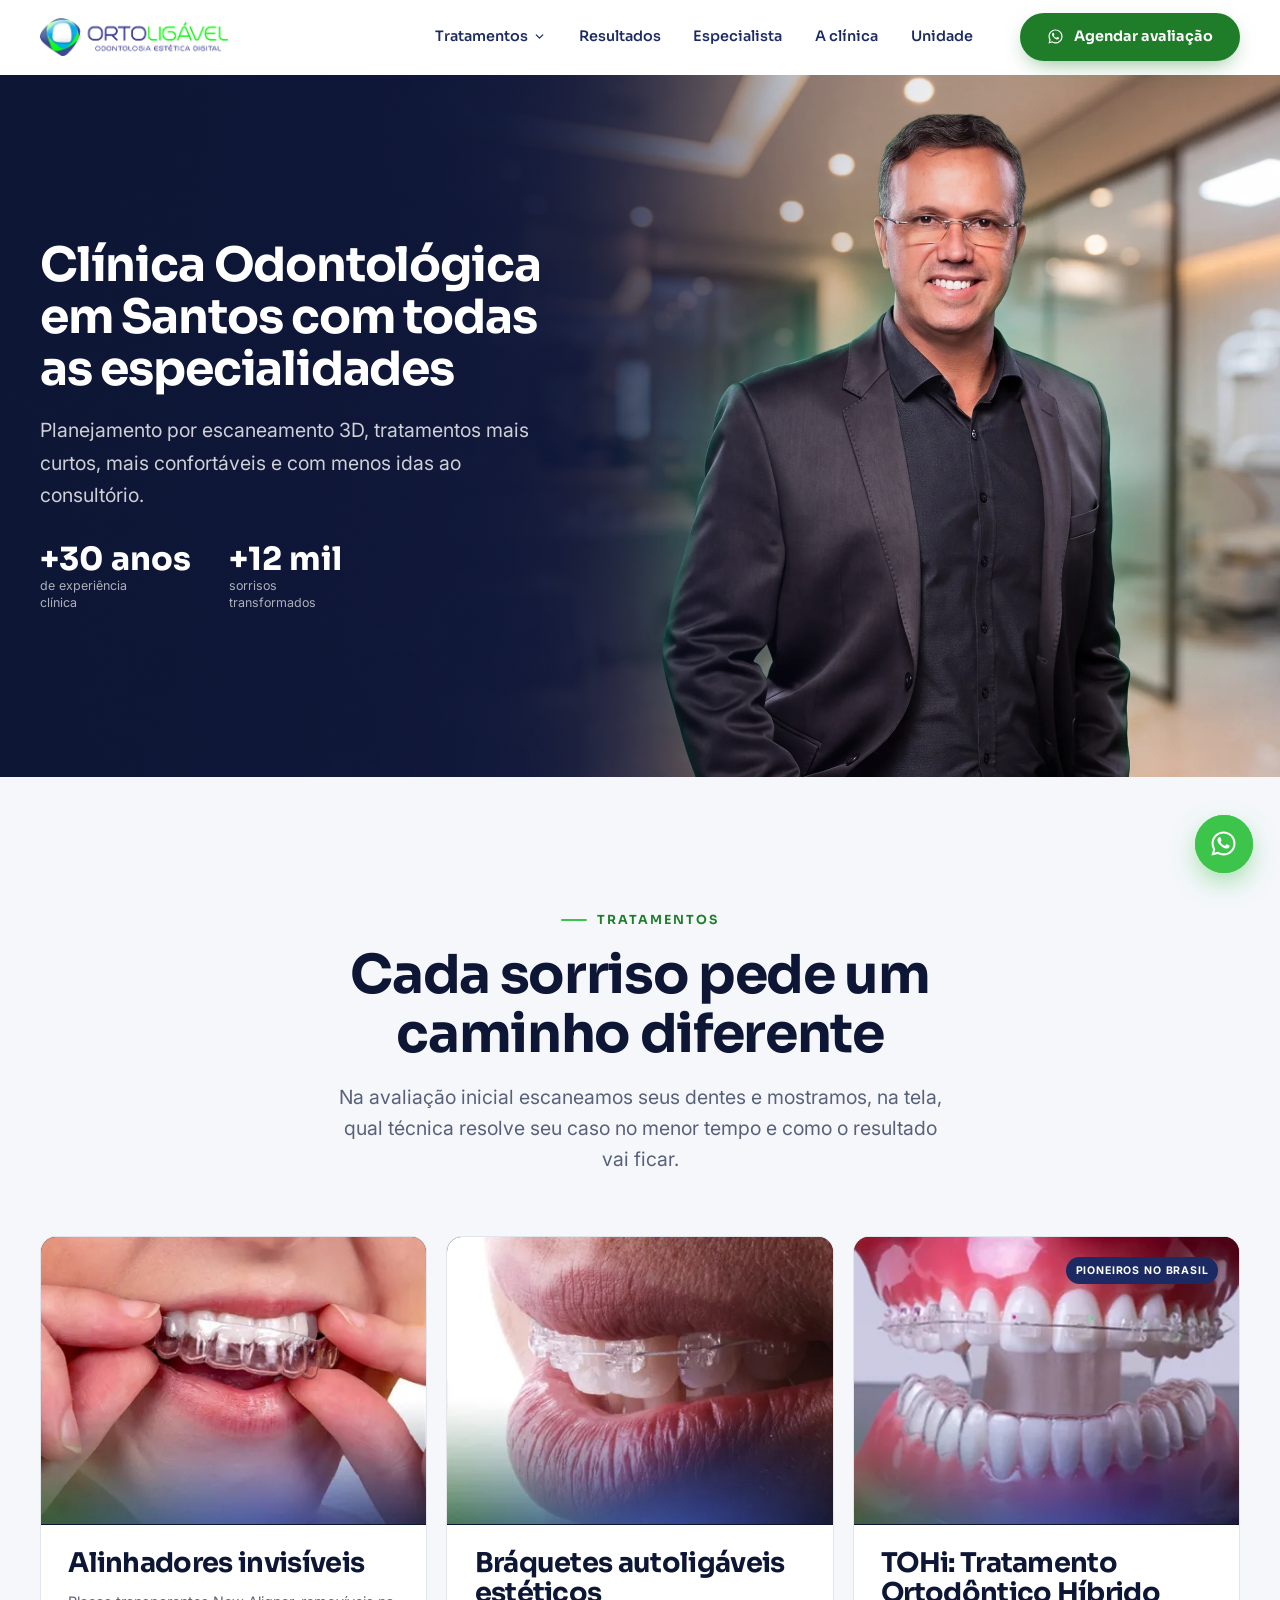
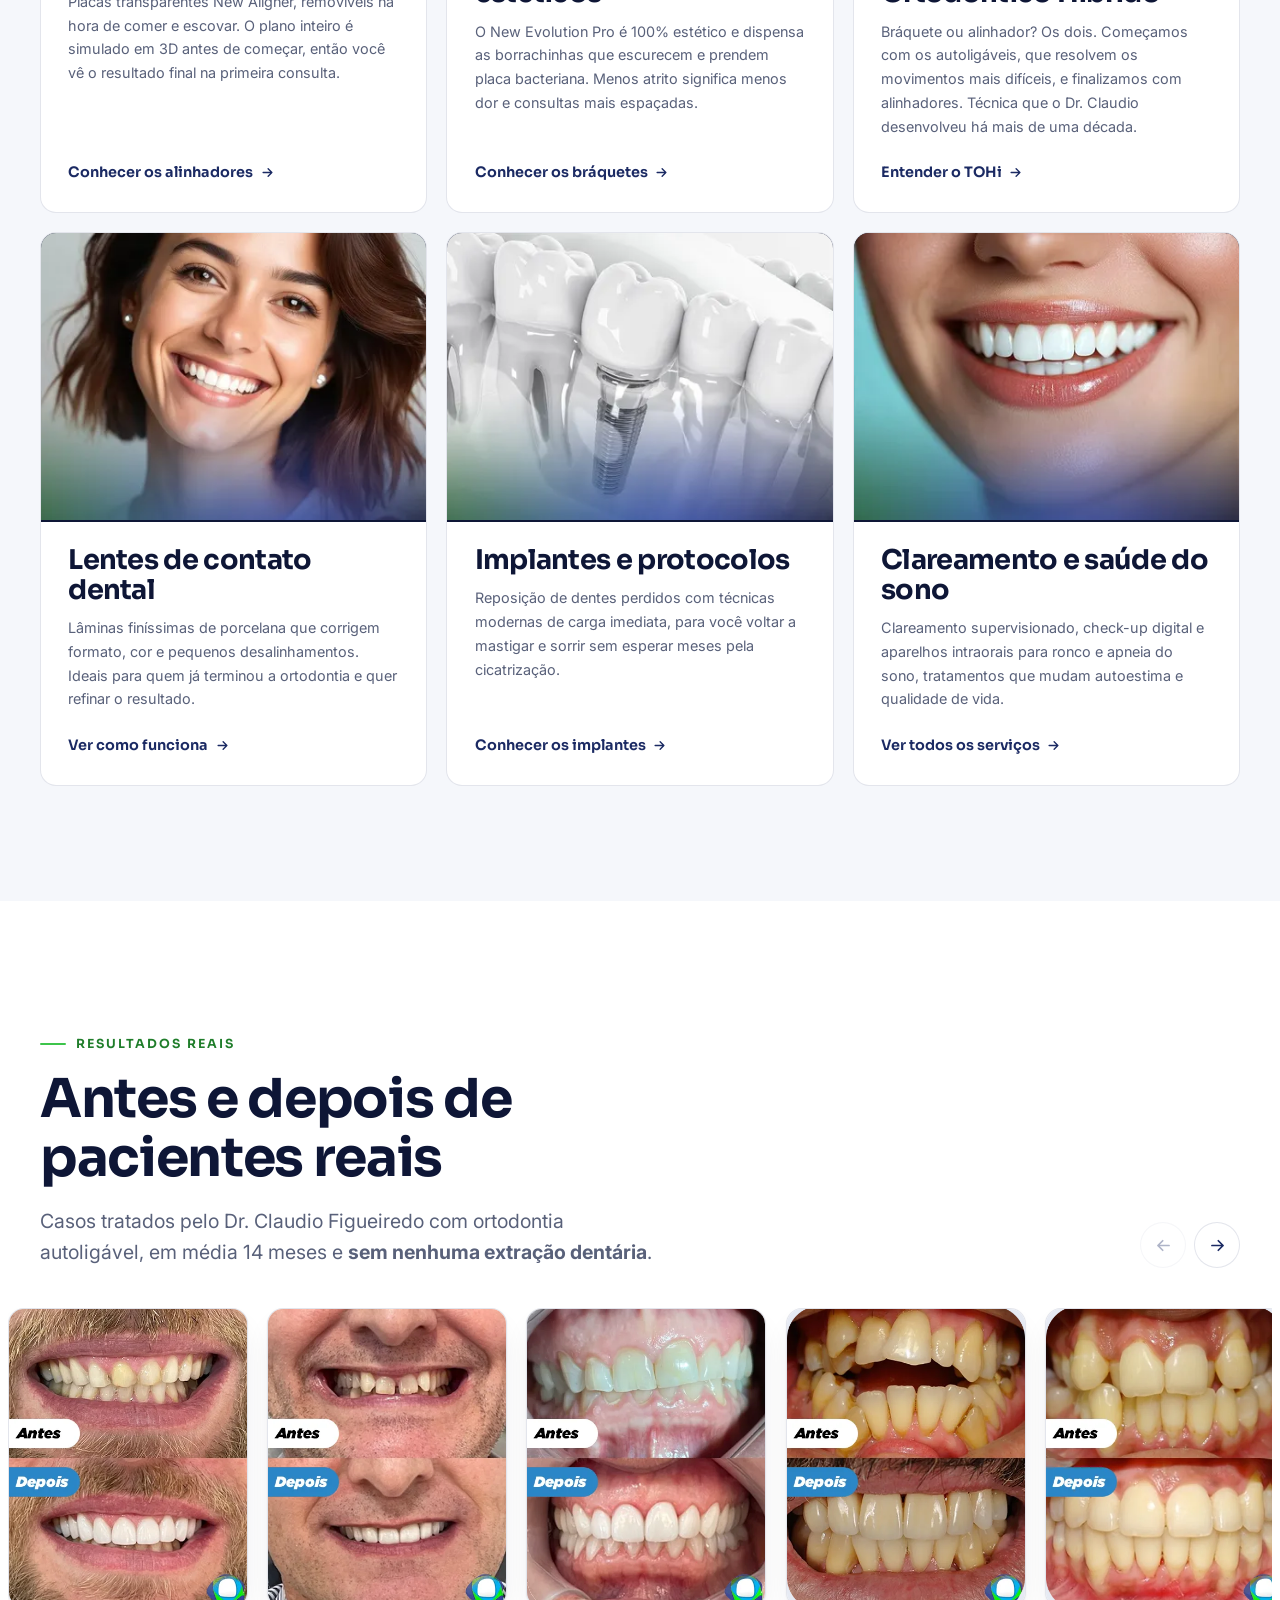
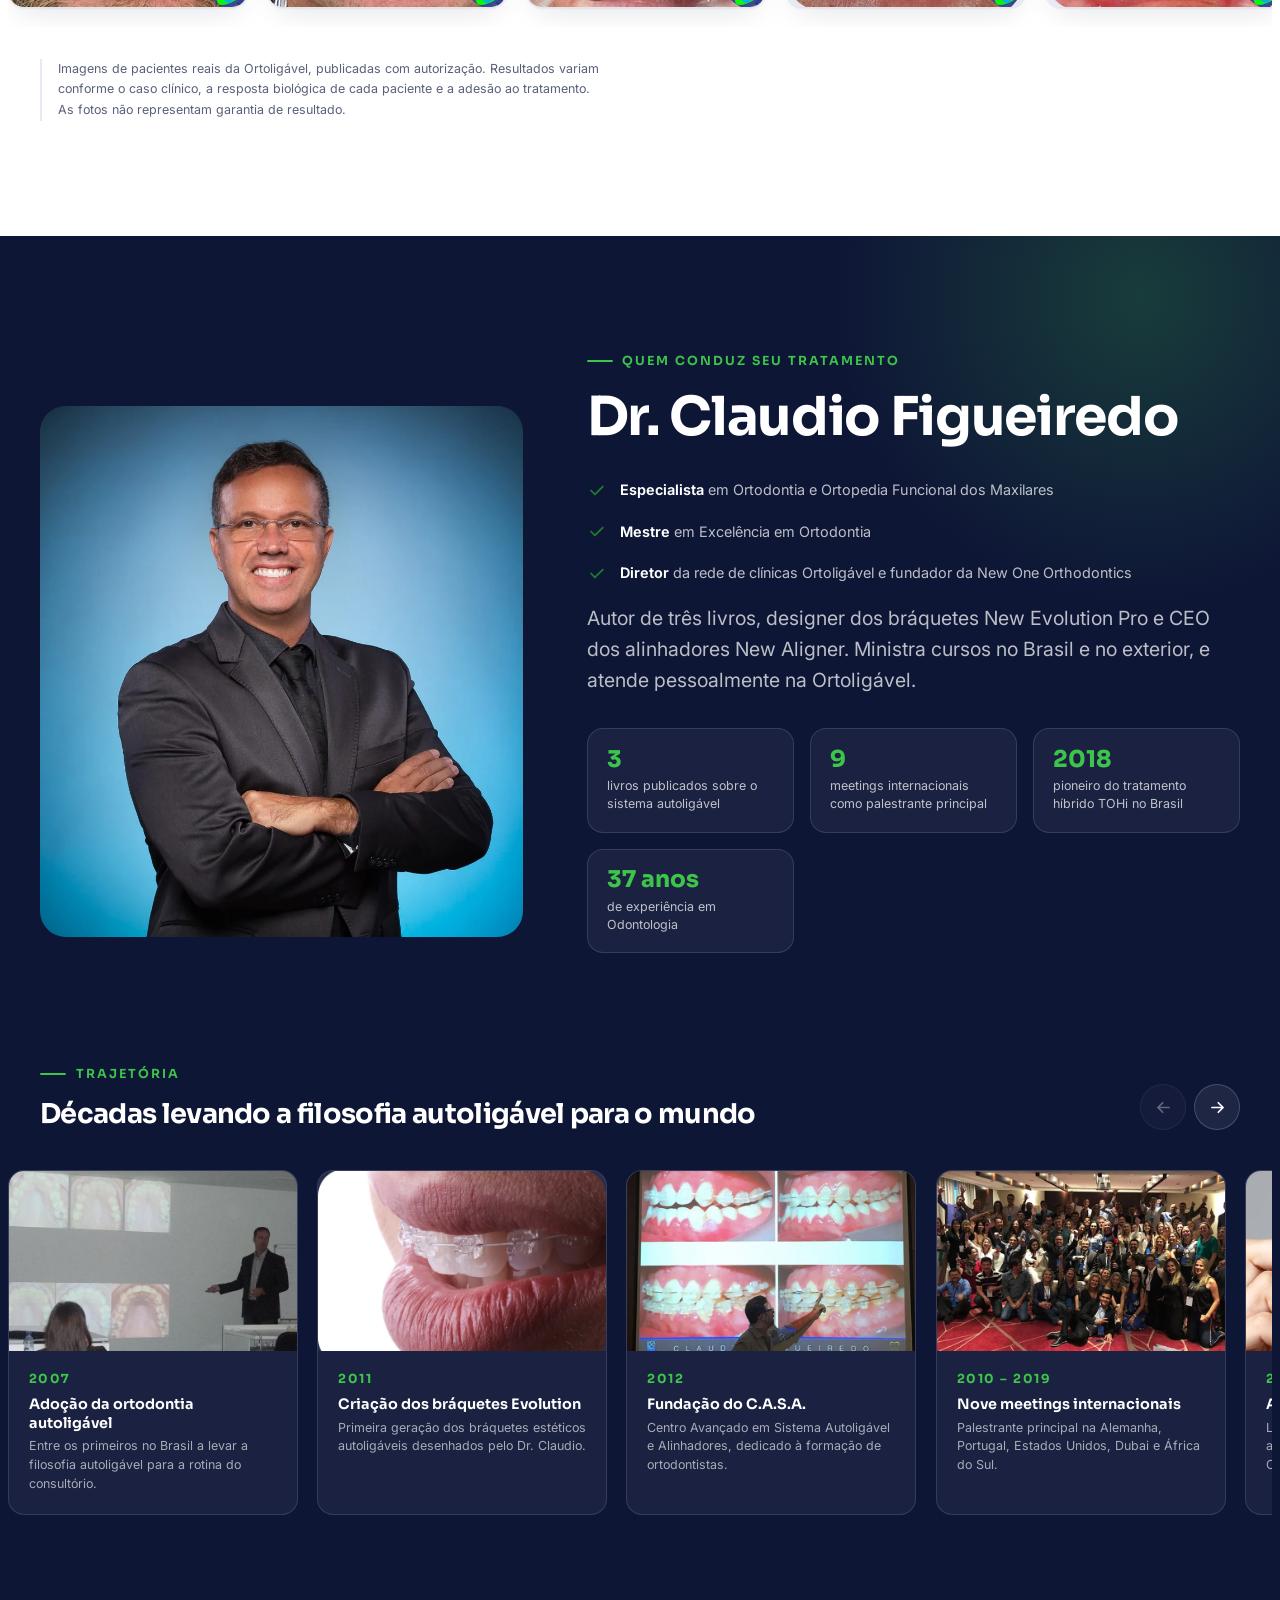
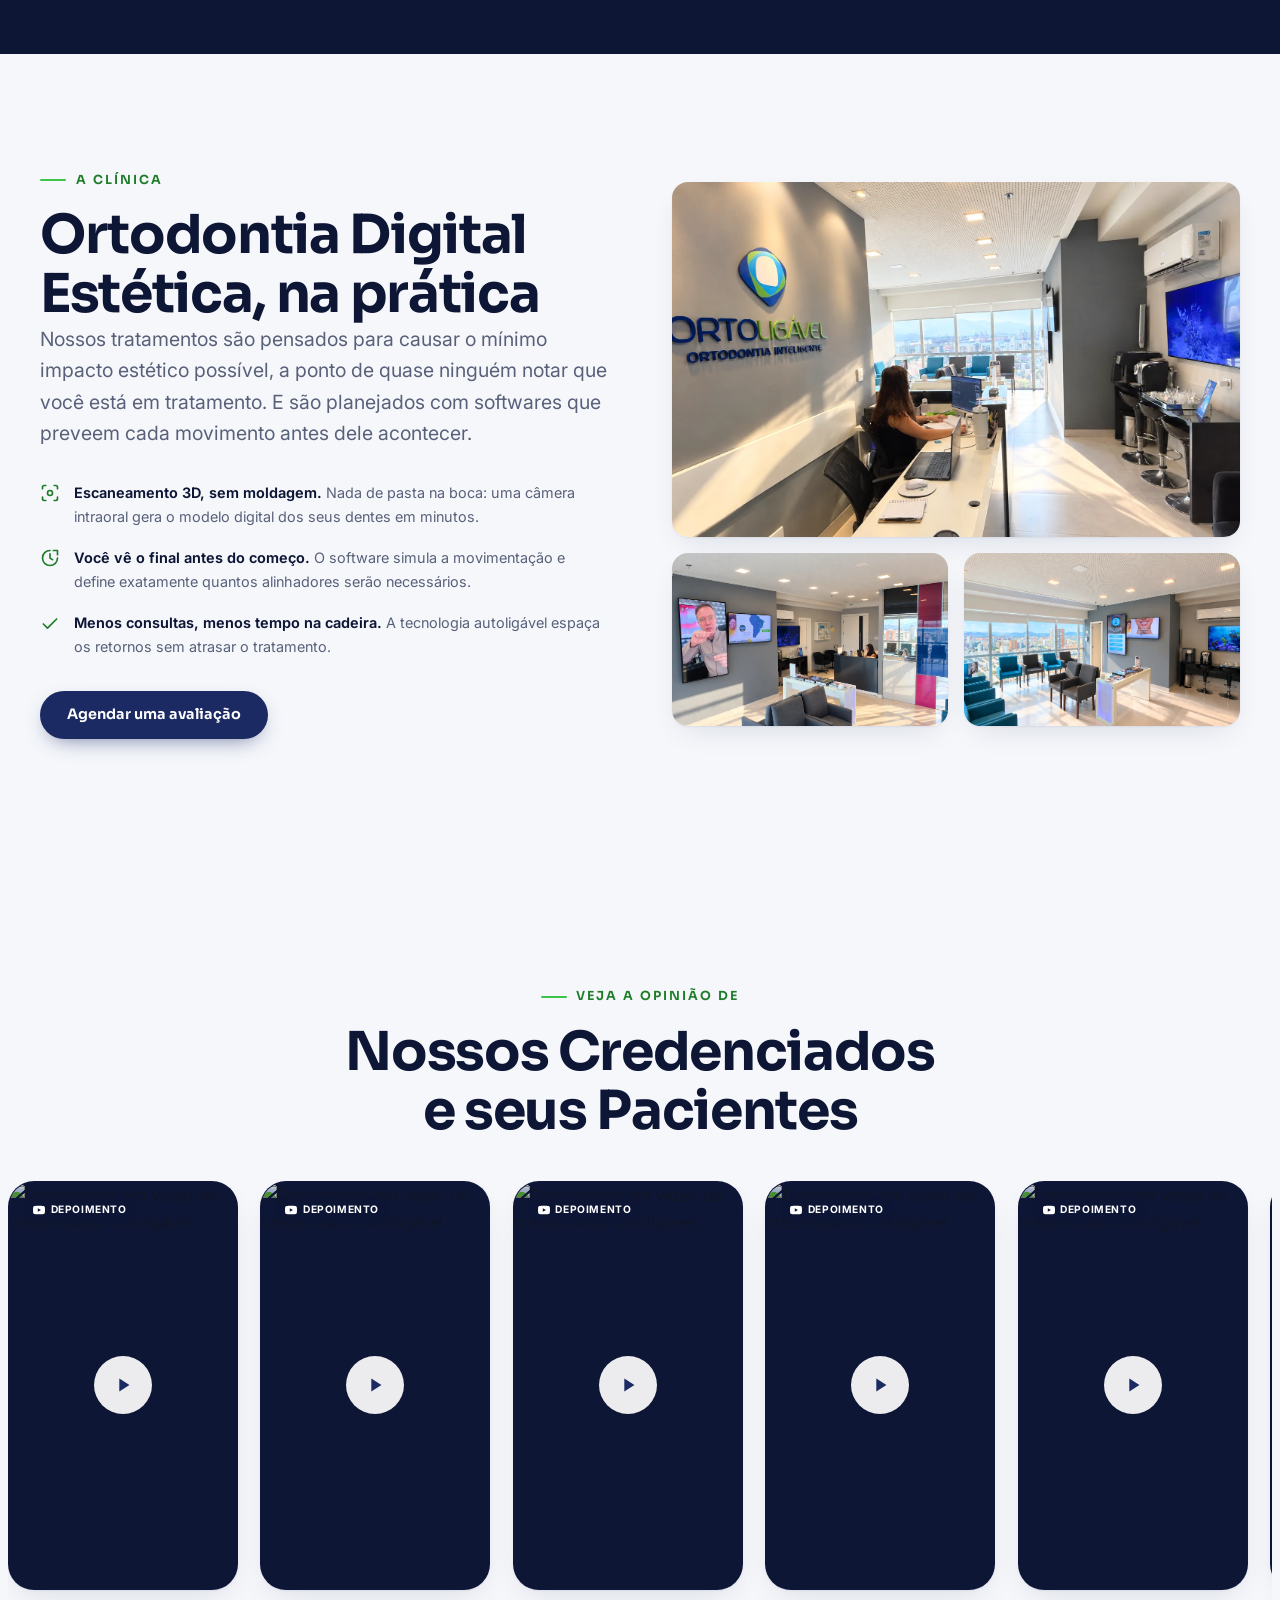
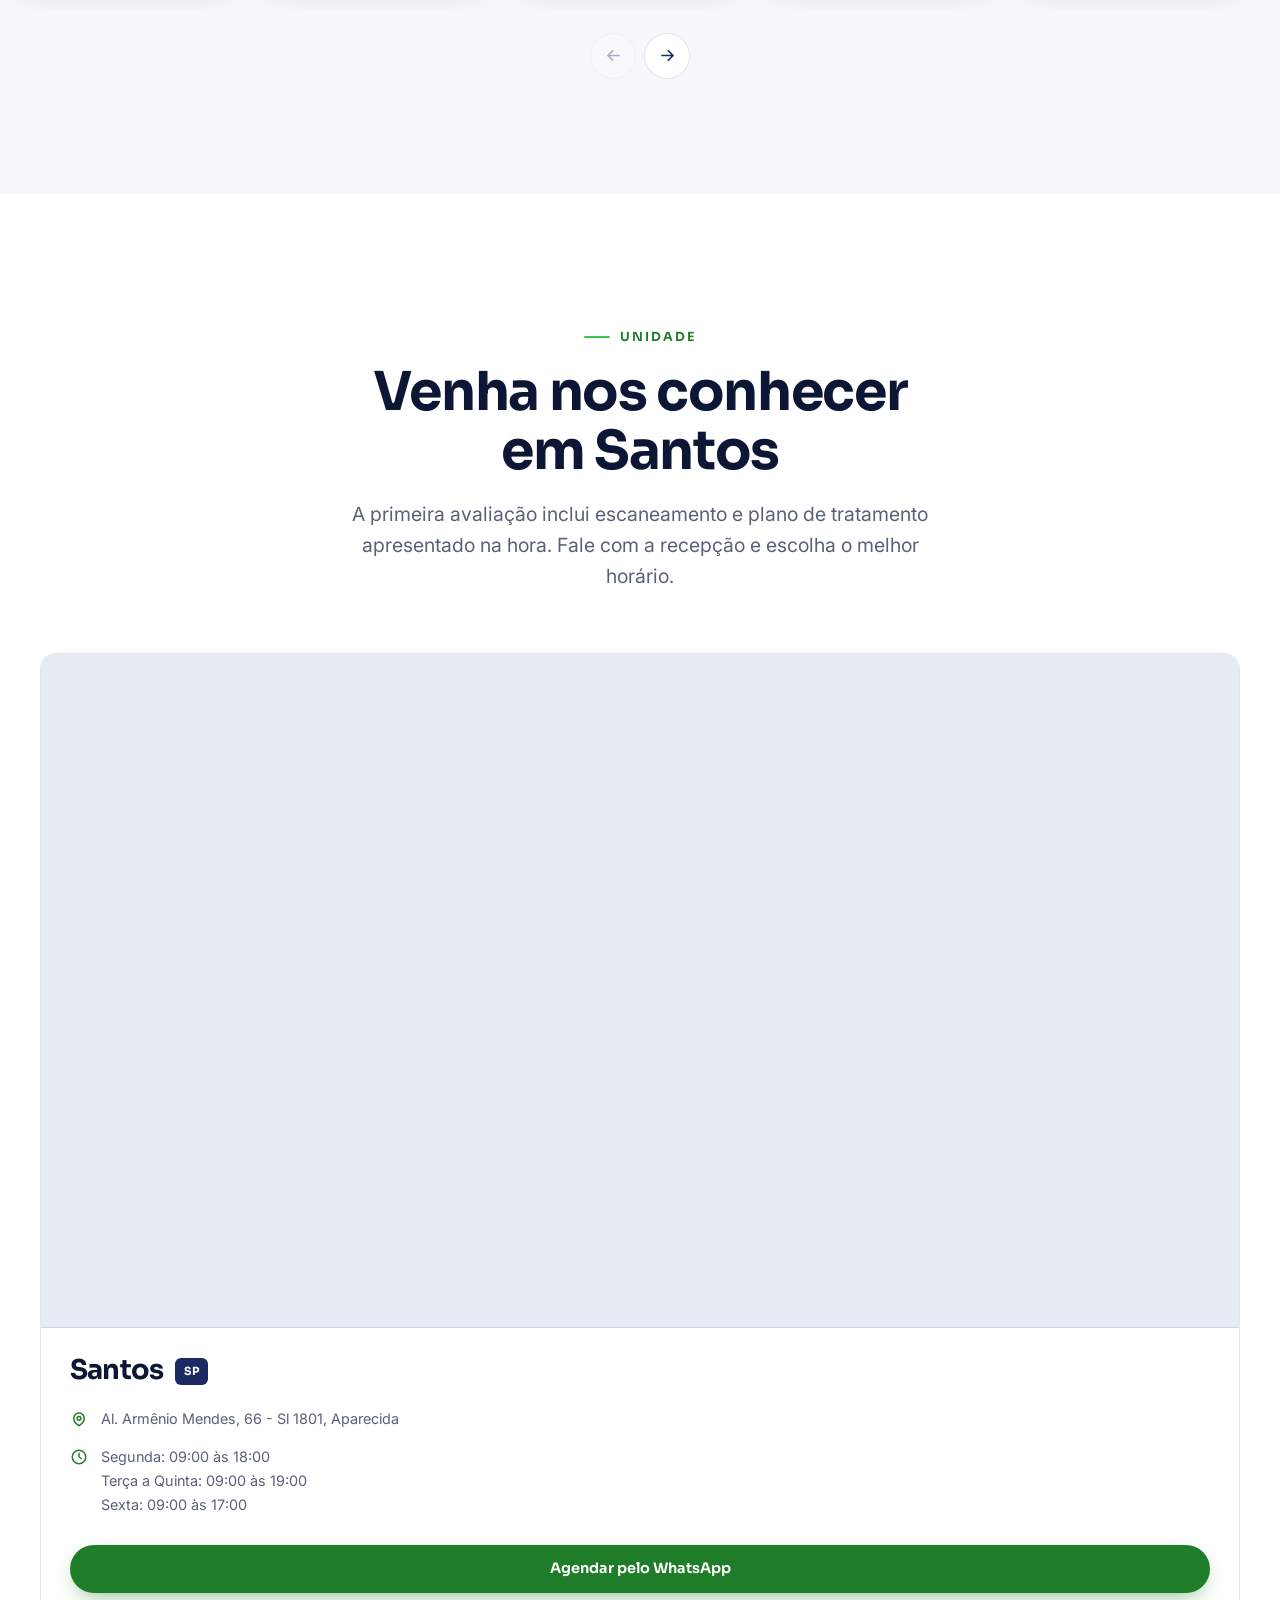
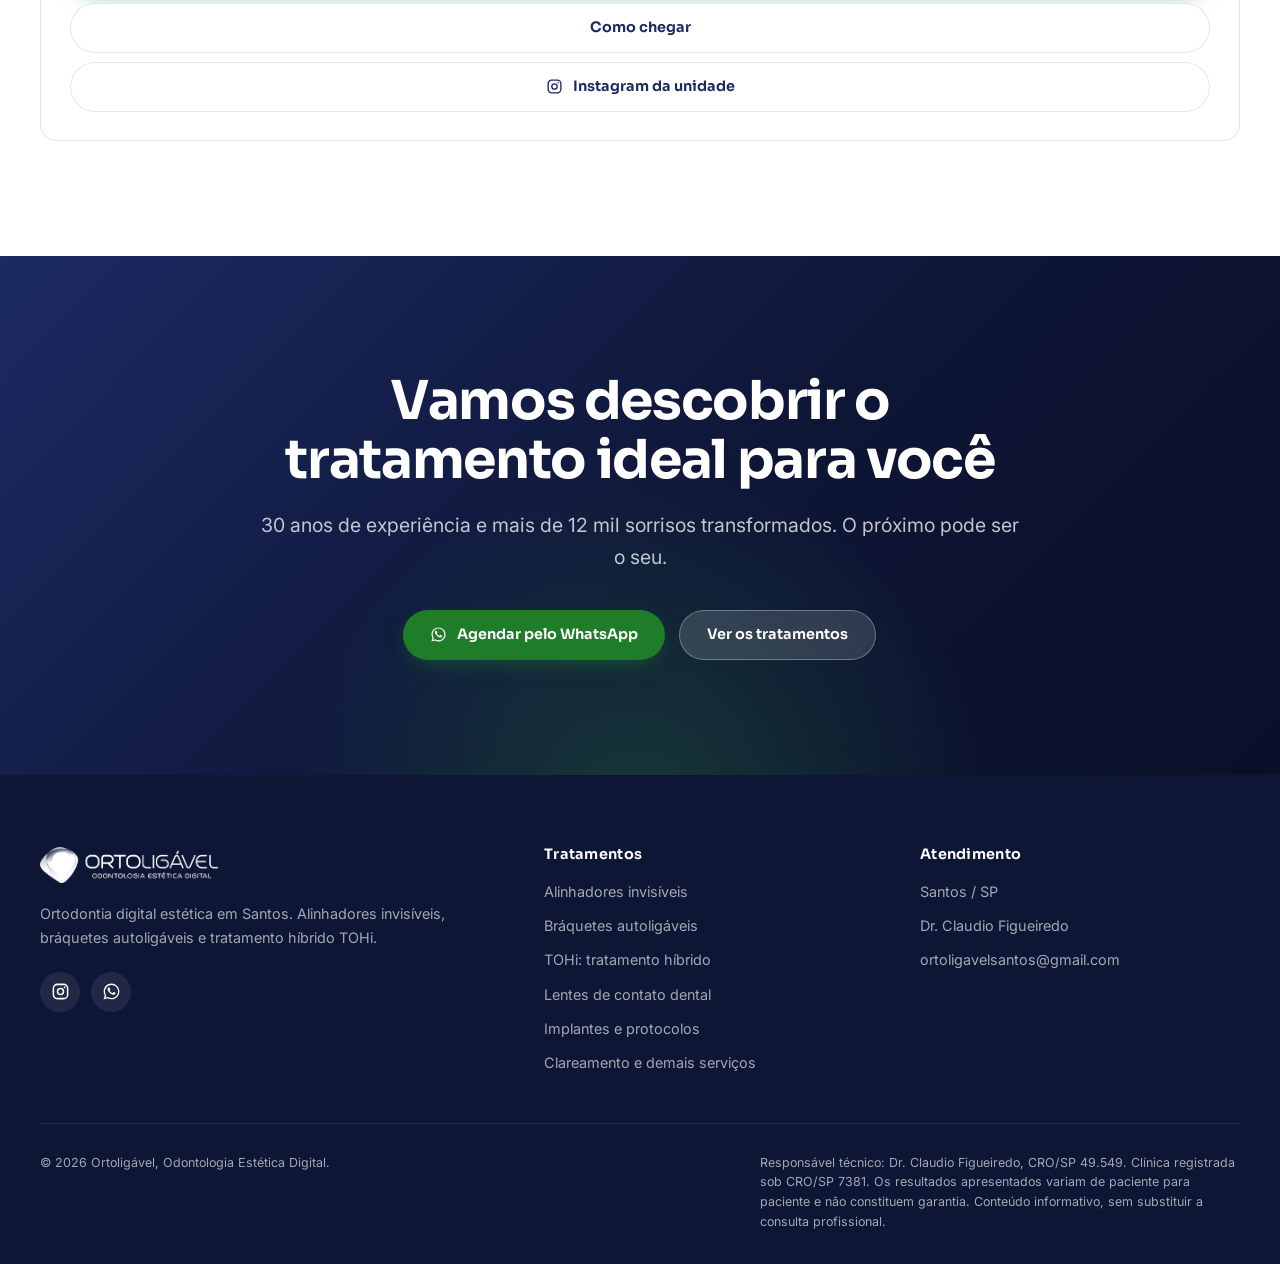
==== commit 3bfa2732: "Corrige player do lightbox que renderizava em miniatura O wrapper do iframe era um div sem dimensões" ====
--- a/index.html
+++ b/index.html
@@ -711,7 +711,7 @@
     <button type="button" class="depo__lightbox-close" id="depoLightboxClose" aria-label="Fechar vídeo">
       <svg width="18" height="18" viewBox="0 0 24 24" fill="none" stroke="currentColor" stroke-width="2.2" stroke-linecap="round" stroke-linejoin="round" aria-hidden="true"><path d="M18 6 6 18M6 6l12 12"/></svg>
     </button>
-    <div id="depoLightboxFrame"></div>
+    <div class="depo__lightbox-frame" id="depoLightboxFrame"></div>
   </div>
 </div>
 
--- a/assets/css/style.min.css
+++ b/assets/css/style.min.css
@@ -1 +1 @@
-:root{--marinho:#1B2A63;--marinho-900:#0E1636;--marinho-700:#25367A;--verde:#3DC44B;--verde-600:#2FA93C;--verde-txt:#1F7D2A;--verde-claro:#EAF9EC;--gelo:#F5F7FB;--gelo-200:#E6EAF3;--branco:#fff;--tinta:#141A2E;--tinta-suave:#59617A;--linha:rgba(27,42,99,.12);--display:"Sora",system-ui,-apple-system,"Segoe UI",sans-serif;--corpo:"Inter",system-ui,-apple-system,"Segoe UI",sans-serif;--t-xs:.78rem;--t-sm:.9rem;--t-base:1.02rem;--t-lg:clamp(1.1rem,1.6vw,1.22rem);--t-xl:clamp(1.35rem,2.4vw,1.7rem);--t-2xl:clamp(1.75rem,3.6vw,2.4rem);--t-3xl:clamp(2.1rem,5vw,3.35rem);--t-4xl:clamp(2.5rem,6.2vw,4.15rem);--gut:clamp(1.15rem,4vw,2rem);--sec:clamp(4rem,9vw,7.5rem);--max:1200px;--r-sm:10px;--r:16px;--r-lg:26px;--r-full:999px;--sombra:0 1px 2px rgba(14,22,54,.05),0 12px 32px -12px rgba(14,22,54,.14);--sombra-lg:0 2px 4px rgba(14,22,54,.05),0 30px 60px -22px rgba(14,22,54,.26);--ease:cubic-bezier(.22,.68,.35,1)}*,*::before,*::after{box-sizing:border-box}html{-webkit-text-size-adjust:100%}body,h1,h2,h3,h4,p,figure,blockquote,ul,ol,dl,dd{margin:0}ul[class],ol[class]{list-style:none;padding:0}html:focus-within{scroll-behavior:smooth}body{font-family:var(--corpo);font-size:var(--t-base);line-height:1.65;color:var(--tinta);background:var(--branco);-webkit-font-smoothing:antialiased;text-rendering:optimizeLegibility;overflow-x:hidden}img,picture,svg{max-width:100%;display:block}input,button,textarea,select{font:inherit;color:inherit}a{color:inherit;text-decoration:none}button{background:none;border:0;cursor:pointer}:focus-visible{outline:3px solid var(--verde);outline-offset:3px;border-radius:4px}@media (prefers-reduced-motion:reduce){html:focus-within{scroll-behavior:auto}*,*::before,*::after{animation-duration:.01ms!important;animation-iteration-count:1!important;transition-duration:.01ms!important;scroll-behavior:auto!important}}.wrap{width:min(100% - var(--gut)*2,var(--max));margin-inline:auto}.sr{position:absolute;width:1px;height:1px;padding:0;margin:-1px;overflow:hidden;clip:rect(0 0 0 0);white-space:nowrap;border:0}.skip{position:absolute;left:var(--gut);top:-100px;z-index:200;background:var(--marinho);color:#fff;padding:.8rem 1.3rem;border-radius:var(--r-sm);transition:top .2s}.skip:focus{top:.7rem}.eyebrow{font-family:var(--display);font-size:var(--t-xs);font-weight:650;letter-spacing:.16em;text-transform:uppercase;color:var(--verde-txt);display:flex;align-items:center;gap:.6rem;margin-bottom:1rem}.eyebrow::before{content:"";width:26px;height:2px;background:var(--verde);border-radius:2px;flex:none}.eyebrow.center{justify-content:center}h1,h2,h3,h4{font-family:var(--display);line-height:1.1;letter-spacing:-.025em;font-weight:700;color:var(--marinho-900)}h2{font-size:var(--t-3xl)}h3{font-size:var(--t-xl)}.lead{font-size:var(--t-lg);color:var(--tinta-suave);line-height:1.6}.hl{color:var(--verde-txt)}.sec{padding-block:var(--sec)}.sec--gelo{background:var(--gelo)}.sec-head{max-width:62ch;margin-bottom:clamp(2.5rem,5vw,3.75rem)}.sec-head.center{margin-inline:auto;text-align:center}.sec-head p{margin-top:1.1rem}.btn{display:inline-flex;align-items:center;justify-content:center;gap:.6rem;font-family:var(--display);font-weight:650;font-size:var(--t-sm);padding:.95rem 1.7rem;border-radius:var(--r-full);transition:transform .25s var(--ease),box-shadow .25s var(--ease),background .25s;will-change:transform;text-align:center;line-height:1.2}.btn svg{flex:none}.btn:hover{transform:translateY(-2px)}.btn--zap{background:var(--verde-txt);color:#fff;box-shadow:0 8px 22px -8px rgba(31,125,42,.6)}.btn--zap:hover{background:#19691F;box-shadow:0 14px 30px -10px rgba(31,125,42,.75)}.btn--marinho{background:var(--marinho);color:#fff;box-shadow:0 8px 22px -10px rgba(27,42,99,.7)}.btn--marinho:hover{background:var(--marinho-700)}.btn--ghost{border:1.5px solid var(--linha);color:var(--marinho);background:#fff}.btn--ghost:hover{border-color:var(--marinho);background:var(--gelo)}.btn--light{background:rgba(255,255,255,.14);color:#fff;border:1.5px solid rgba(255,255,255,.3);backdrop-filter:blur(6px)}.btn--light:hover{background:rgba(255,255,255,.24)}.btn--bloco{width:100%}.hdr{position:sticky;top:0;z-index:100;background:rgba(255,255,255,.82);backdrop-filter:blur(14px);border-bottom:1px solid transparent;transition:border-color .3s,box-shadow .3s}.hdr.is-stuck{border-bottom-color:var(--linha);box-shadow:0 6px 24px -18px rgba(14,22,54,.5)}.hdr__in{display:flex;align-items:center;gap:1.5rem;min-height:74px}.hdr__logo img{height:38px;width:auto}.nav{display:flex;align-items:center;gap:.35rem;margin-left:auto}.nav>a{font-family:var(--display);font-size:var(--t-sm);font-weight:550;color:var(--marinho);padding:.55rem .85rem;border-radius:var(--r-full);transition:background .2s,color .2s}.nav>a:hover{background:var(--gelo);color:var(--marinho-900)}.hdr__cta{margin-left:.6rem}.nav__drop{position:relative}.nav__drop>a{font-family:var(--display);font-size:var(--t-sm);font-weight:550;color:var(--marinho);padding:.55rem .85rem;border-radius:var(--r-full);transition:background .2s,color .2s;display:inline-flex;align-items:center;gap:.3rem}.nav__drop>a:hover{background:var(--gelo);color:var(--marinho-900)}.nav__drop>a svg{transition:transform .25s var(--ease)}.nav__drop:hover>a svg,.nav__drop:focus-within>a svg{transform:rotate(180deg)}.nav__menu{position:absolute;top:calc(100% + .6rem);left:0;z-index:50;min-width:280px;background:#fff;border:1px solid var(--linha);border-radius:var(--r);box-shadow:var(--sombra-lg);padding:.5rem;opacity:0;visibility:hidden;transform:translateY(-6px);transition:opacity .2s var(--ease),transform .2s var(--ease),visibility .2s}.nav__drop::after{content:"";position:absolute;left:0;right:0;top:100%;height:.6rem}.nav__drop:hover>.nav__menu,.nav__drop:focus-within>.nav__menu{opacity:1;visibility:visible;transform:translateY(0)}.nav__menu a{display:block;font-family:var(--corpo);font-size:var(--t-sm);font-weight:500;color:var(--marinho-900);padding:.65rem .8rem;border-radius:var(--r-sm);transition:background .15s,color .15s}.nav__menu a:hover{background:var(--verde-claro);color:var(--verde-txt)}.burger{display:none;margin-left:auto;width:44px;height:44px;border-radius:12px;align-items:center;justify-content:center;color:var(--marinho)}.burger:hover{background:var(--gelo)}@media (max-width:1000px){.nav,.hdr__cta{display:none}.burger{display:flex}}.menu{position:fixed;inset:0;z-index:150;background:var(--marinho-900);display:grid;align-content:start;gap:.2rem;padding:1.3rem var(--gut) 2.5rem;transform:translateY(-100%);transition:transform .45s var(--ease);overflow-y:auto}.menu.is-open{transform:translateY(0)}.menu__top{display:flex;align-items:center;justify-content:space-between;min-height:74px;margin-bottom:1.5rem}.menu__top img{height:36px;filter:brightness(0) invert(1)}.menu__close{width:44px;height:44px;border-radius:12px;color:#fff;display:flex;align-items:center;justify-content:center}.menu__close:hover{background:rgba(255,255,255,.1)}.menu a:not(.btn){font-family:var(--display);font-size:1.4rem;font-weight:600;color:#fff;padding:.85rem 0;border-bottom:1px solid rgba(255,255,255,.1)}.menu .btn{margin-top:1.8rem}.hero{position:relative;min-height:clamp(540px,78svh,760px);display:flex;align-items:center;background:var(--marinho-900);overflow:hidden;isolation:isolate}.hero__fundo{position:absolute;inset:0;z-index:0;display:block}.hero__fundo img{width:100%;height:100%;object-fit:cover;object-position:72% 12%;display:block}.hero::after{content:"";position:absolute;inset:0;z-index:1;pointer-events:none;background:linear-gradient(100deg,rgba(14,22,54,.94) 0%,rgba(14,22,54,.86) 26%,rgba(14,22,54,.52) 46%,rgba(14,22,54,.12) 62%,rgba(14,22,54,0) 74%)}.hero__figura{display:none}.hero__in{position:relative;z-index:2;width:min(100% - var(--gut)*2,var(--max))}.hero__txt{max-width:37rem;padding-block:clamp(2.5rem,5vw,3.5rem)}.hero h1{font-size:clamp(1.95rem,3.7vw,2.95rem);color:#fff;line-height:1.1;margin-bottom:1.15rem;text-wrap:balance}.hero h1 em{font-style:normal;color:var(--verde)}.hero__sub{font-size:var(--t-lg);color:rgba(255,255,255,.8);max-width:44ch;margin-bottom:2rem}.hero__prova{display:flex;gap:clamp(1.2rem,3vw,2.8rem);flex-wrap:wrap}.hero__prova div{display:grid;gap:.2rem}.hero__prova b{font-family:var(--display);font-size:clamp(1.5rem,3vw,2rem);font-weight:750;color:#fff;line-height:1}.hero__prova span{font-size:var(--t-xs);color:rgba(255,255,255,.66);line-height:1.35;max-width:15ch}@media (max-width:760px){.hero{min-height:auto;display:block;align-items:unset;background:var(--marinho-900)}.hero__fundo{display:none}.hero::after{display:none}.hero__figura{display:block;position:static;transform:none;width:100%;height:auto;max-height:56svh;object-fit:cover;object-position:50% 12%;margin:0 0 -6rem;-webkit-mask-image:linear-gradient(to bottom,#000 55%,transparent 100%);mask-image:linear-gradient(to bottom,#000 55%,transparent 100%)}.hero__in{width:100%}.hero__txt{max-width:none;padding:clamp(1.6rem,6vw,2.2rem) var(--gut) clamp(2rem,7vw,2.6rem)}.hero h1{font-size:clamp(1.7rem,7vw,2.15rem);margin-bottom:1rem}.hero__sub{font-size:var(--t-sm);max-width:none;margin-bottom:1.8rem}.hero__prova{gap:1.2rem 1.8rem}.hero__prova b{font-size:1.35rem}}.trats{display:grid;grid-template-columns:repeat(auto-fit,minmax(310px,1fr));gap:1.2rem}.trat{display:flex;flex-direction:column;background:#fff;border:1px solid var(--linha);border-radius:var(--r);position:relative;padding:1.9rem 1.7rem 1.7rem;transition:transform .3s var(--ease),box-shadow .3s var(--ease),border-color .3s;overflow:hidden}.trat--com-capa{padding:0}.trat::after{content:"";position:absolute;inset:0 auto auto 0;width:100%;height:3px;z-index:2;background:linear-gradient(90deg,var(--verde),var(--marinho));transform:scaleX(0);transform-origin:left;transition:transform .45s var(--ease)}.trat:hover{transform:translateY(-5px);box-shadow:var(--sombra-lg);border-color:transparent}.trat:hover::after{transform:scaleX(1)}.trat__capa{position:relative;aspect-ratio:4/3;overflow:hidden;background:var(--marinho-900)}.trat__capa img{width:100%;height:100%;object-fit:cover;display:block;transition:transform .5s var(--ease)}.trat:hover .trat__capa img{transform:scale(1.05)}.trat__corpo{padding:1.5rem 1.7rem 1.7rem;display:flex;flex-direction:column;flex:1}.trat__ico{width:50px;height:50px;border-radius:14px;background:var(--verde-claro);color:var(--verde-txt);display:grid;place-items:center;margin-bottom:1.2rem;flex:none}.trat h3{margin-bottom:.65rem}.trat h3 a{transition:color .2s}.trat h3 a:hover{color:var(--verde-txt)}.trat p{color:var(--tinta-suave);font-size:var(--t-sm);margin-bottom:1.4rem;flex:1}.trat__link{font-family:var(--display);font-weight:650;font-size:var(--t-sm);color:var(--marinho);display:inline-flex;align-items:center;gap:.4rem;transition:gap .25s,color .25s}.trat:hover .trat__link{gap:.75rem;color:var(--verde-txt)}.trat__tag{position:absolute;top:1.3rem;right:1.3rem;z-index:3;font-size:.66rem;font-weight:700;letter-spacing:.08em;text-transform:uppercase;background:var(--marinho);color:#fff;padding:.3rem .6rem;border-radius:var(--r-full)}.casos__top{display:flex;align-items:end;justify-content:space-between;gap:2rem;flex-wrap:wrap;margin-bottom:2.5rem}.casos__nav{display:flex;gap:.5rem}.casos__nav button{width:46px;height:46px;border-radius:50%;border:1.5px solid var(--linha);color:var(--marinho);display:grid;place-items:center;background:#fff;transition:background .2s,border-color .2s,transform .2s}.casos__nav button:hover:not(:disabled){background:var(--marinho);color:#fff;border-color:var(--marinho)}.casos__nav button:disabled{opacity:.35;cursor:not-allowed}.trilho{display:flex;gap:1.2rem;overflow-x:auto;scroll-snap-type:x mandatory;padding-bottom:1.2rem;margin-inline:calc(var(--gut) * -1);padding-inline:var(--gut);scrollbar-width:none;-ms-overflow-style:none}.trilho::-webkit-scrollbar{display:none}.trilho{align-items:stretch}.trilho>*{scroll-snap-align:start;flex:none}.cmp{width:min(240px,62vw);border-radius:var(--r);overflow:hidden;background:#fff;box-shadow:var(--sombra);border:1px solid var(--linha)}.cmp__vis{position:relative;aspect-ratio:4/5;overflow:hidden;background:var(--gelo-200)}.cmp__vis picture{display:block;width:100%;height:100%}.cmp__vis img{width:100%;height:100%;object-fit:cover;display:block}.cmp__meta{padding:1.1rem 1.3rem;display:flex;align-items:center;justify-content:space-between;gap:1rem;border-top:1px solid var(--linha)}.cmp__meta b{font-family:var(--display);font-size:var(--t-sm);color:var(--marinho-900);font-weight:650}.cmp__meta span{font-size:var(--t-xs);color:var(--tinta-suave)}.cmp__badge{font-size:.68rem;font-weight:700;color:var(--verde-txt);background:var(--verde-claro);padding:.28rem .6rem;border-radius:var(--r-full);white-space:nowrap}.casos__aviso{margin-top:2rem;font-size:var(--t-xs);color:var(--tinta-suave);max-width:70ch;padding-left:1rem;border-left:2px solid var(--gelo-200)}.depo__carrossel{position:relative}.depo .trilho{gap:1.4rem}.depo__card{width:min(230px,66vw);aspect-ratio:9/16;border-radius:var(--r-lg);overflow:hidden;position:relative;background:var(--marinho-900);box-shadow:var(--sombra);border:1px solid var(--linha)}.depo__card img{width:100%;height:100%;object-fit:cover;display:block;filter:brightness(.82);transition:transform .4s var(--ease),filter .4s var(--ease)}.depo__card:hover img{transform:scale(1.04);filter:brightness(.68)}.depo__play{position:absolute;inset:0;display:grid;place-items:center;border:0;background:transparent;width:100%;height:100%;cursor:pointer;padding:0}.depo__play::after{content:"";width:58px;height:58px;border-radius:50%;background:rgba(255,255,255,.92);backdrop-filter:blur(6px);transition:transform .25s var(--ease),background .25s;background-image:url("data:image/svg+xml,%3Csvg xmlns='http://www.w3.org/2000/svg' viewBox='0 0 24 24' width='22' height='22'%3E%3Cpath d='M8 5v14l11-7z' fill='%231B2A63'/%3E%3C/svg%3E");background-repeat:no-repeat;background-position:center}.depo__card:hover .depo__play::after{transform:scale(1.08);background:#fff}.depo__badge{position:absolute;top:.9rem;left:.9rem;z-index:2;font-size:.64rem;font-weight:700;letter-spacing:.06em;text-transform:uppercase;color:#fff;background:rgba(14,22,54,.55);backdrop-filter:blur(6px);padding:.32rem .6rem;border-radius:var(--r-full);display:flex;align-items:center;gap:.35rem}.depo__badge svg{flex:none}.depo__lightbox{position:fixed;inset:0;z-index:300;display:grid;place-items:center;background:rgba(14,22,54,.86);backdrop-filter:blur(4px);padding:var(--gut);opacity:0;pointer-events:none;transition:opacity .25s var(--ease)}.depo__lightbox.is-open{opacity:1;pointer-events:auto}.depo__lightbox-box{position:relative;width:min(360px,92vw);aspect-ratio:9/16;border-radius:var(--r);overflow:hidden;background:#000;box-shadow:var(--sombra-lg)}.depo__lightbox-box iframe{width:100%;height:100%;border:0;display:block}.depo__lightbox-close{position:absolute;top:-3rem;right:0;width:40px;height:40px;border-radius:50%;background:rgba(255,255,255,.12);border:1.5px solid rgba(255,255,255,.3);color:#fff;display:grid;place-items:center;cursor:pointer;transition:background .2s}.depo__lightbox-close:hover{background:rgba(255,255,255,.24)}.autoridade{background:var(--marinho-900);color:#fff;position:relative;overflow:hidden}.autoridade::before{content:"";position:absolute;width:640px;height:640px;border-radius:50%;background:radial-gradient(circle,rgba(61,196,75,.22),transparent 68%);top:-260px;right:-180px;pointer-events:none}.autoridade h2,.autoridade h3{color:#fff}.autoridade .lead{color:rgba(255,255,255,.72)}.autoridade .lista+.lead{margin-top:1.1rem;margin-bottom:1.5rem}.autoridade .eyebrow{color:var(--verde)}.autoridade .lista li{color:rgba(255,255,255,.72)}.autoridade .lista b{color:#fff}.aut__grid{display:grid;grid-template-columns:.85fr 1.15fr;gap:clamp(2rem,5vw,4.5rem);align-items:center;position:relative;z-index:1}.aut__foto{position:relative}.aut__foto picture{display:block;width:100%;aspect-ratio:4/4.4;overflow:hidden;border-radius:var(--r-lg);background:linear-gradient(180deg,rgba(61,196,75,.12),rgba(27,42,99,.35))}.aut__foto img{width:100%;height:100%;object-fit:cover;object-position:50% 4%}.aut__assinatura{position:absolute;bottom:1.4rem;left:1.4rem;right:1.4rem;background:rgba(14,22,54,.72);backdrop-filter:blur(10px);border:1px solid rgba(255,255,255,.14);border-radius:var(--r);padding:1rem 1.2rem}.aut__assinatura b{display:block;font-family:var(--display);font-size:var(--t-sm);font-weight:700}.aut__assinatura span{font-size:var(--t-xs);color:rgba(255,255,255,.65)}.aut__creds{display:grid;grid-template-columns:repeat(auto-fit,minmax(190px,1fr));gap:1rem;margin:2rem 0 2.4rem}.aut__cred{background:rgba(255,255,255,.055);border:1px solid rgba(255,255,255,.12);border-radius:var(--r);padding:1.15rem 1.2rem}.aut__cred b{display:block;font-family:var(--display);font-size:1.45rem;font-weight:750;color:var(--verde);line-height:1;margin-bottom:.4rem}.aut__cred span{font-size:var(--t-xs);color:rgba(255,255,255,.72);line-height:1.45;display:block}.aut__carrossel{margin-top:clamp(3rem,6vw,4.5rem);position:relative;z-index:1}.aut__carrossel .trilho{padding-bottom:1.5rem}.marco{width:min(290px,78vw);background:rgba(255,255,255,.055);border:1px solid rgba(255,255,255,.12);border-radius:var(--r);overflow:hidden;display:flex;flex-direction:column}.marco picture{display:block;width:100%;aspect-ratio:16/10;overflow:hidden;background:rgba(255,255,255,.05)}.marco img{width:100%;height:100%;object-fit:cover;object-position:50% 15%;display:block}.marco__txt{padding:1.1rem 1.25rem 1.3rem}.marco__ano{font-family:var(--display);font-size:var(--t-xs);font-weight:700;letter-spacing:.12em;color:var(--verde);display:block;margin-bottom:.35rem}.marco__txt b{display:block;font-family:var(--display);font-size:var(--t-sm);font-weight:650;color:#fff;margin-bottom:.3rem;line-height:1.3}.marco__txt p{font-size:var(--t-xs);color:rgba(255,255,255,.62);line-height:1.5}.aut__carrossel .casos__nav button{background:rgba(255,255,255,.07);border-color:rgba(255,255,255,.18);color:#fff}.aut__carrossel .casos__nav button:hover:not(:disabled){background:var(--verde);border-color:var(--verde)}@media (max-width:900px){.aut__grid{grid-template-columns:1fr}.aut__foto{max-width:420px}}.estrutura__grid{display:grid;grid-template-columns:1fr 1fr;gap:clamp(2rem,5vw,4rem);align-items:center}.estrutura__fotos{display:grid;gap:1rem}.estrutura__fotos>picture{display:block;width:100%;aspect-ratio:16/10;overflow:hidden;border-radius:var(--r);box-shadow:var(--sombra)}.estrutura__fotos>picture img{width:100%;height:100%;object-fit:cover}.estrutura__fotos-par{display:grid;grid-template-columns:1fr 1fr;gap:1rem}.estrutura__fotos-par picture{display:block;width:100%;aspect-ratio:16/10;overflow:hidden;border-radius:var(--r);box-shadow:var(--sombra)}.estrutura__fotos-par img{width:100%;height:100%;object-fit:cover}.lista{display:grid;gap:1.1rem;margin-top:2rem;list-style:none;padding:0}.lista li{display:flex;gap:.9rem;align-items:flex-start;font-size:var(--t-sm);color:var(--tinta-suave)}.lista svg{flex:none;color:var(--verde-txt);margin-top:.15rem}.lista b{color:var(--marinho-900);font-weight:650}@media (max-width:860px){.estrutura__grid{grid-template-columns:1fr}}.unidades{display:grid;grid-template-columns:repeat(auto-fit,minmax(330px,1fr));gap:1.4rem}.uni{background:#fff;border:1px solid var(--linha);border-radius:var(--r);display:flex;flex-direction:column;overflow:hidden;transition:box-shadow .3s var(--ease),transform .3s var(--ease)}.uni:hover{box-shadow:var(--sombra-lg);transform:translateY(-4px)}.uni__mapa{position:relative;aspect-ratio:16/9;background:var(--gelo-200);border-bottom:1px solid var(--linha)}.uni__mapa iframe{width:100%;height:100%;border:0;display:block}.uni__corpo{padding:1.8rem;display:flex;flex-direction:column;flex:1}.uni__cidade{display:flex;align-items:center;gap:.7rem;margin-bottom:1.3rem}.uni__cidade h3{font-size:var(--t-xl)}.uni__uf{font-family:var(--display);font-size:.7rem;font-weight:700;letter-spacing:.08em;background:var(--marinho);color:#fff;padding:.25rem .55rem;border-radius:6px}.uni__dados{display:grid;gap:.9rem;margin-bottom:1.8rem;flex:1}.uni__dado{display:flex;gap:.8rem;align-items:flex-start;font-size:var(--t-sm);color:var(--tinta-suave)}.uni__dado svg{flex:none;color:var(--verde-txt);margin-top:.2rem}.uni__acoes{display:grid;gap:.6rem}.faq details ul{list-style:none;padding:0}.uni__acoes .btn{width:100%}.faq{max-width:820px;margin-inline:auto;display:grid;gap:.7rem}.faq details{background:#fff;border:1px solid var(--linha);border-radius:var(--r);overflow:hidden;transition:border-color .25s,box-shadow .25s}.faq details[open]{border-color:rgba(61,196,75,.45);box-shadow:var(--sombra)}.faq summary{cursor:pointer;list-style:none;padding:1.3rem 1.5rem;font-family:var(--display);font-weight:650;font-size:var(--t-base);color:var(--marinho-900);display:flex;align-items:center;justify-content:space-between;gap:1.5rem}.faq summary::-webkit-details-marker{display:none}.faq summary::after{content:"";flex:none;width:11px;height:11px;border-right:2.5px solid var(--verde-txt);border-bottom:2.5px solid var(--verde-txt);transform:rotate(45deg) translateY(-3px);transition:transform .3s var(--ease)}.faq details[open] summary::after{transform:rotate(225deg) translateY(-3px)}.faq__corpo{padding:0 1.5rem 1.4rem;color:var(--tinta-suave);font-size:var(--t-sm);max-width:68ch}.cta{background:linear-gradient(135deg,var(--marinho) 0%,var(--marinho-900) 55%,#0A1029 100%);color:#fff;text-align:center;position:relative;overflow:hidden}.cta::before{content:"";position:absolute;width:760px;height:760px;border-radius:50%;background:radial-gradient(circle,rgba(61,196,75,.2),transparent 65%);bottom:-420px;left:50%;transform:translateX(-50%);pointer-events:none}.cta__in{position:relative;z-index:1;max-width:760px;margin-inline:auto}.cta h2{color:#fff;margin-bottom:1.2rem}.cta p{color:rgba(255,255,255,.75);font-size:var(--t-lg);margin-bottom:2.3rem}.cta__acoes{display:flex;gap:.9rem;justify-content:center;flex-wrap:wrap}.ft{background:var(--marinho-900);color:rgba(255,255,255,.62);padding-block:clamp(3rem,6vw,4.5rem) 2rem;font-size:var(--t-sm)}.ft__grid{display:grid;grid-template-columns:1.4fr 1fr 1fr;gap:clamp(2rem,5vw,3.5rem);margin-bottom:3rem}.ft__logo{height:36px;width:auto;filter:brightness(0) invert(1);margin-bottom:1.2rem}.ft h4{color:#fff;font-size:var(--t-sm);margin-bottom:1.1rem;font-weight:650;letter-spacing:.02em}.ft ul{display:grid;gap:.65rem;list-style:none;padding:0;margin:0}.ft a:hover{color:var(--verde)}.ft__social{display:flex;gap:.7rem;margin-top:1.4rem}.ft__social a{width:40px;height:40px;border-radius:50%;background:rgba(255,255,255,.08);display:grid;place-items:center;color:#fff;transition:background .25s}.ft__social a:hover{background:var(--verde)}.ft__base{border-top:1px solid rgba(255,255,255,.1);padding-top:1.8rem;display:flex;justify-content:space-between;gap:1.5rem;flex-wrap:wrap;font-size:var(--t-xs)}.ft__legal{max-width:60ch;line-height:1.6}@media (max-width:760px){.ft__grid{grid-template-columns:1fr}}.zap{position:fixed;right:clamp(1rem,3vw,1.7rem);bottom:clamp(1rem,3vw,1.7rem);z-index:90;width:58px;height:58px;border-radius:50%;background:var(--verde);color:#fff;display:grid;place-items:center;box-shadow:0 10px 30px -8px rgba(61,196,75,.8);transition:transform .3s var(--ease),opacity .3s}.zap:hover{transform:scale(1.08)}.zap::after{content:"";position:absolute;inset:0;border-radius:50%;border:2px solid var(--verde);animation:pulso 2.6s ease-out infinite}@keyframes pulso{0%{transform:scale(1);opacity:.7}100%{transform:scale(1.6);opacity:0}}@media (prefers-reduced-motion:reduce){.zap::after{animation:none}}@media (max-width:480px){.zap{width:50px;height:50px}}.rev{opacity:0;transform:translateY(22px);transition:opacity .7s var(--ease),transform .7s var(--ease)}.rev.is-in{opacity:1;transform:none}@media (prefers-reduced-motion:reduce){.rev{opacity:1;transform:none}}.pg-hero{background:var(--gelo);padding-block:clamp(2.5rem,5vw,4rem) clamp(3rem,6vw,4.5rem)}.pg-hero__grid{display:grid;grid-template-columns:1.1fr .9fr;gap:clamp(2rem,5vw,3.5rem);align-items:center}.pg-hero h1{font-size:var(--t-3xl);margin-bottom:1.2rem}.pg-hero picture{display:block;width:100%;aspect-ratio:4/3;overflow:hidden;border-radius:var(--r-lg);box-shadow:var(--sombra-lg);background:var(--gelo-200)}.pg-hero img{width:100%;height:100%;object-fit:cover;object-position:50% 22%}@media (max-width:860px){.pg-hero__grid{grid-template-columns:1fr}.pg-hero img{order:-1}}.crumbs{font-size:var(--t-xs);color:var(--tinta-suave);margin-bottom:1.5rem;display:flex;gap:.5rem;flex-wrap:wrap;align-items:center}.crumbs a:hover{color:var(--verde-txt)}.crumbs span{opacity:.5}.prosa{max-width:70ch}.prosa h2{font-size:var(--t-2xl);margin:2.8rem 0 1rem}.prosa h2:first-child{margin-top:0}.prosa h3{font-size:var(--t-lg);margin:2rem 0 .7rem}.prosa p{margin-bottom:1.15rem;color:var(--tinta-suave)}.prosa ul{display:grid;gap:.75rem;margin:0 0 1.5rem;list-style:none;padding:0}.prosa ul li{display:flex;gap:.8rem;align-items:flex-start;color:var(--tinta-suave);font-size:var(--t-sm)}.prosa ul svg{flex:none;color:var(--verde-txt);margin-top:.2rem}.prosa strong{color:var(--marinho-900);font-weight:650}.destaque{background:var(--verde-claro);border-left:3px solid var(--verde);border-radius:0 var(--r) var(--r) 0;padding:1.4rem 1.6rem;margin:2rem 0}.destaque p{color:var(--marinho-900);margin:0;font-size:var(--t-sm)}.beneficios{display:grid;grid-template-columns:repeat(auto-fill,minmax(200px,1fr));gap:.7rem;margin:0 0 1.5rem;list-style:none;padding:0}.beneficios li{display:flex;align-items:center;gap:.6rem;background:var(--gelo);border:1px solid var(--linha);border-radius:var(--r-sm);padding:.75rem .9rem;font-size:var(--t-sm);font-weight:550;color:var(--marinho-900)}.beneficios svg{flex:none;color:var(--verde-txt)}.passos{display:grid;gap:1.5rem 1.2rem;margin:1.5rem 0 2rem;grid-template-columns:repeat(2,1fr)}@media (min-width:640px){.passos{grid-template-columns:repeat(4,1fr)}}.passos--muitos{grid-template-columns:repeat(auto-fit,minmax(220px,1fr))}.passo{position:relative;padding-left:3.2rem}.passo__num{position:absolute;left:0;top:0;width:2.4rem;height:2.4rem;border-radius:50%;background:var(--marinho);color:#fff;display:grid;place-items:center;font-family:var(--display);font-weight:700;font-size:var(--t-base);flex:none}.passo h4{font-family:var(--display);font-size:var(--t-base);font-weight:650;color:var(--marinho-900);margin-bottom:.35rem;line-height:1.3}.passo p{font-size:var(--t-sm);color:var(--tinta-suave);margin:0}.casos-grid{display:grid;grid-template-columns:repeat(auto-fit,minmax(220px,1fr));gap:1rem;margin:1.5rem 0 2rem}.casos-grid .cmp{width:100%}.pg-grid{display:grid;grid-template-columns:1fr 340px;gap:clamp(2rem,5vw,4rem);align-items:start}@media (max-width:980px){.pg-grid{grid-template-columns:1fr}}.lateral{position:sticky;top:100px;background:var(--gelo);border-radius:var(--r);padding:1.8rem 1.6rem;border:1px solid var(--linha)}.lateral h3{font-size:var(--t-lg);margin-bottom:.8rem}.lateral p{font-size:var(--t-sm);color:var(--tinta-suave);margin-bottom:1.4rem}.lateral .btn{width:100%;margin-bottom:.6rem}.lateral__outros{margin-top:1.8rem;padding-top:1.5rem;border-top:1px solid var(--linha)}.lateral__outros h4{font-family:var(--display);font-size:var(--t-xs);letter-spacing:.1em;text-transform:uppercase;color:var(--tinta-suave);margin-bottom:.9rem}.lateral__outros ul{display:grid;gap:.55rem;list-style:none;padding:0;margin:0}.lateral__outros a{font-size:var(--t-sm);color:var(--marinho);font-weight:500;display:flex;gap:.45rem;align-items:center;transition:gap .2s,color .2s}.lateral__outros a:hover{gap:.7rem;color:var(--verde-txt)}.falta{background:#FFF4E5;color:#7A4B00;border:1px dashed #E0A64A;padding:.1rem .45rem;border-radius:5px;font-size:.85em;font-weight:600}+:root{--marinho:#1B2A63;--marinho-900:#0E1636;--marinho-700:#25367A;--verde:#3DC44B;--verde-600:#2FA93C;--verde-txt:#1F7D2A;--verde-claro:#EAF9EC;--gelo:#F5F7FB;--gelo-200:#E6EAF3;--branco:#fff;--tinta:#141A2E;--tinta-suave:#59617A;--linha:rgba(27,42,99,.12);--display:"Sora",system-ui,-apple-system,"Segoe UI",sans-serif;--corpo:"Inter",system-ui,-apple-system,"Segoe UI",sans-serif;--t-xs:.78rem;--t-sm:.9rem;--t-base:1.02rem;--t-lg:clamp(1.1rem,1.6vw,1.22rem);--t-xl:clamp(1.35rem,2.4vw,1.7rem);--t-2xl:clamp(1.75rem,3.6vw,2.4rem);--t-3xl:clamp(2.1rem,5vw,3.35rem);--t-4xl:clamp(2.5rem,6.2vw,4.15rem);--gut:clamp(1.15rem,4vw,2rem);--sec:clamp(4rem,9vw,7.5rem);--max:1200px;--r-sm:10px;--r:16px;--r-lg:26px;--r-full:999px;--sombra:0 1px 2px rgba(14,22,54,.05),0 12px 32px -12px rgba(14,22,54,.14);--sombra-lg:0 2px 4px rgba(14,22,54,.05),0 30px 60px -22px rgba(14,22,54,.26);--ease:cubic-bezier(.22,.68,.35,1)}*,*::before,*::after{box-sizing:border-box}html{-webkit-text-size-adjust:100%}body,h1,h2,h3,h4,p,figure,blockquote,ul,ol,dl,dd{margin:0}ul[class],ol[class]{list-style:none;padding:0}html:focus-within{scroll-behavior:smooth}body{font-family:var(--corpo);font-size:var(--t-base);line-height:1.65;color:var(--tinta);background:var(--branco);-webkit-font-smoothing:antialiased;text-rendering:optimizeLegibility;overflow-x:hidden}img,picture,svg{max-width:100%;display:block}input,button,textarea,select{font:inherit;color:inherit}a{color:inherit;text-decoration:none}button{background:none;border:0;cursor:pointer}:focus-visible{outline:3px solid var(--verde);outline-offset:3px;border-radius:4px}@media (prefers-reduced-motion:reduce){html:focus-within{scroll-behavior:auto}*,*::before,*::after{animation-duration:.01ms!important;animation-iteration-count:1!important;transition-duration:.01ms!important;scroll-behavior:auto!important}}.wrap{width:min(100% - var(--gut)*2,var(--max));margin-inline:auto}.sr{position:absolute;width:1px;height:1px;padding:0;margin:-1px;overflow:hidden;clip:rect(0 0 0 0);white-space:nowrap;border:0}.skip{position:absolute;left:var(--gut);top:-100px;z-index:200;background:var(--marinho);color:#fff;padding:.8rem 1.3rem;border-radius:var(--r-sm);transition:top .2s}.skip:focus{top:.7rem}.eyebrow{font-family:var(--display);font-size:var(--t-xs);font-weight:650;letter-spacing:.16em;text-transform:uppercase;color:var(--verde-txt);display:flex;align-items:center;gap:.6rem;margin-bottom:1rem}.eyebrow::before{content:"";width:26px;height:2px;background:var(--verde);border-radius:2px;flex:none}.eyebrow.center{justify-content:center}h1,h2,h3,h4{font-family:var(--display);line-height:1.1;letter-spacing:-.025em;font-weight:700;color:var(--marinho-900)}h2{font-size:var(--t-3xl)}h3{font-size:var(--t-xl)}.lead{font-size:var(--t-lg);color:var(--tinta-suave);line-height:1.6}.hl{color:var(--verde-txt)}.sec{padding-block:var(--sec)}.sec--gelo{background:var(--gelo)}.sec-head{max-width:62ch;margin-bottom:clamp(2.5rem,5vw,3.75rem)}.sec-head.center{margin-inline:auto;text-align:center}.sec-head p{margin-top:1.1rem}.btn{display:inline-flex;align-items:center;justify-content:center;gap:.6rem;font-family:var(--display);font-weight:650;font-size:var(--t-sm);padding:.95rem 1.7rem;border-radius:var(--r-full);transition:transform .25s var(--ease),box-shadow .25s var(--ease),background .25s;will-change:transform;text-align:center;line-height:1.2}.btn svg{flex:none}.btn:hover{transform:translateY(-2px)}.btn--zap{background:var(--verde-txt);color:#fff;box-shadow:0 8px 22px -8px rgba(31,125,42,.6)}.btn--zap:hover{background:#19691F;box-shadow:0 14px 30px -10px rgba(31,125,42,.75)}.btn--marinho{background:var(--marinho);color:#fff;box-shadow:0 8px 22px -10px rgba(27,42,99,.7)}.btn--marinho:hover{background:var(--marinho-700)}.btn--ghost{border:1.5px solid var(--linha);color:var(--marinho);background:#fff}.btn--ghost:hover{border-color:var(--marinho);background:var(--gelo)}.btn--light{background:rgba(255,255,255,.14);color:#fff;border:1.5px solid rgba(255,255,255,.3);backdrop-filter:blur(6px)}.btn--light:hover{background:rgba(255,255,255,.24)}.btn--bloco{width:100%}.hdr{position:sticky;top:0;z-index:100;background:rgba(255,255,255,.82);backdrop-filter:blur(14px);border-bottom:1px solid transparent;transition:border-color .3s,box-shadow .3s}.hdr.is-stuck{border-bottom-color:var(--linha);box-shadow:0 6px 24px -18px rgba(14,22,54,.5)}.hdr__in{display:flex;align-items:center;gap:1.5rem;min-height:74px}.hdr__logo img{height:38px;width:auto}.nav{display:flex;align-items:center;gap:.35rem;margin-left:auto}.nav>a{font-family:var(--display);font-size:var(--t-sm);font-weight:550;color:var(--marinho);padding:.55rem .85rem;border-radius:var(--r-full);transition:background .2s,color .2s}.nav>a:hover{background:var(--gelo);color:var(--marinho-900)}.hdr__cta{margin-left:.6rem}.nav__drop{position:relative}.nav__drop>a{font-family:var(--display);font-size:var(--t-sm);font-weight:550;color:var(--marinho);padding:.55rem .85rem;border-radius:var(--r-full);transition:background .2s,color .2s;display:inline-flex;align-items:center;gap:.3rem}.nav__drop>a:hover{background:var(--gelo);color:var(--marinho-900)}.nav__drop>a svg{transition:transform .25s var(--ease)}.nav__drop:hover>a svg,.nav__drop:focus-within>a svg{transform:rotate(180deg)}.nav__menu{position:absolute;top:calc(100% + .6rem);left:0;z-index:50;min-width:280px;background:#fff;border:1px solid var(--linha);border-radius:var(--r);box-shadow:var(--sombra-lg);padding:.5rem;opacity:0;visibility:hidden;transform:translateY(-6px);transition:opacity .2s var(--ease),transform .2s var(--ease),visibility .2s}.nav__drop::after{content:"";position:absolute;left:0;right:0;top:100%;height:.6rem}.nav__drop:hover>.nav__menu,.nav__drop:focus-within>.nav__menu{opacity:1;visibility:visible;transform:translateY(0)}.nav__menu a{display:block;font-family:var(--corpo);font-size:var(--t-sm);font-weight:500;color:var(--marinho-900);padding:.65rem .8rem;border-radius:var(--r-sm);transition:background .15s,color .15s}.nav__menu a:hover{background:var(--verde-claro);color:var(--verde-txt)}.burger{display:none;margin-left:auto;width:44px;height:44px;border-radius:12px;align-items:center;justify-content:center;color:var(--marinho)}.burger:hover{background:var(--gelo)}@media (max-width:1000px){.nav,.hdr__cta{display:none}.burger{display:flex}}.menu{position:fixed;inset:0;z-index:150;background:var(--marinho-900);display:grid;align-content:start;gap:.2rem;padding:1.3rem var(--gut) 2.5rem;transform:translateY(-100%);transition:transform .45s var(--ease);overflow-y:auto}.menu.is-open{transform:translateY(0)}.menu__top{display:flex;align-items:center;justify-content:space-between;min-height:74px;margin-bottom:1.5rem}.menu__top img{height:36px;filter:brightness(0) invert(1)}.menu__close{width:44px;height:44px;border-radius:12px;color:#fff;display:flex;align-items:center;justify-content:center}.menu__close:hover{background:rgba(255,255,255,.1)}.menu a:not(.btn){font-family:var(--display);font-size:1.4rem;font-weight:600;color:#fff;padding:.85rem 0;border-bottom:1px solid rgba(255,255,255,.1)}.menu .btn{margin-top:1.8rem}.hero{position:relative;min-height:clamp(540px,78svh,760px);display:flex;align-items:center;background:var(--marinho-900);overflow:hidden;isolation:isolate}.hero__fundo{position:absolute;inset:0;z-index:0;display:block}.hero__fundo img{width:100%;height:100%;object-fit:cover;object-position:72% 12%;display:block}.hero::after{content:"";position:absolute;inset:0;z-index:1;pointer-events:none;background:linear-gradient(100deg,rgba(14,22,54,.94) 0%,rgba(14,22,54,.86) 26%,rgba(14,22,54,.52) 46%,rgba(14,22,54,.12) 62%,rgba(14,22,54,0) 74%)}.hero__figura{display:none}.hero__in{position:relative;z-index:2;width:min(100% - var(--gut)*2,var(--max))}.hero__txt{max-width:37rem;padding-block:clamp(2.5rem,5vw,3.5rem)}.hero h1{font-size:clamp(1.95rem,3.7vw,2.95rem);color:#fff;line-height:1.1;margin-bottom:1.15rem;text-wrap:balance}.hero h1 em{font-style:normal;color:var(--verde)}.hero__sub{font-size:var(--t-lg);color:rgba(255,255,255,.8);max-width:44ch;margin-bottom:2rem}.hero__prova{display:flex;gap:clamp(1.2rem,3vw,2.8rem);flex-wrap:wrap}.hero__prova div{display:grid;gap:.2rem}.hero__prova b{font-family:var(--display);font-size:clamp(1.5rem,3vw,2rem);font-weight:750;color:#fff;line-height:1}.hero__prova span{font-size:var(--t-xs);color:rgba(255,255,255,.66);line-height:1.35;max-width:15ch}@media (max-width:760px){.hero{min-height:auto;display:block;align-items:unset;background:var(--marinho-900)}.hero__fundo{display:none}.hero::after{display:none}.hero__figura{display:block;position:static;transform:none;width:100%;height:auto;max-height:56svh;object-fit:cover;object-position:50% 12%;margin:0 0 -6rem;-webkit-mask-image:linear-gradient(to bottom,#000 55%,transparent 100%);mask-image:linear-gradient(to bottom,#000 55%,transparent 100%)}.hero__in{width:100%}.hero__txt{max-width:none;padding:clamp(1.6rem,6vw,2.2rem) var(--gut) clamp(2rem,7vw,2.6rem)}.hero h1{font-size:clamp(1.7rem,7vw,2.15rem);margin-bottom:1rem}.hero__sub{font-size:var(--t-sm);max-width:none;margin-bottom:1.8rem}.hero__prova{gap:1.2rem 1.8rem}.hero__prova b{font-size:1.35rem}}.trats{display:grid;grid-template-columns:repeat(auto-fit,minmax(310px,1fr));gap:1.2rem}.trat{display:flex;flex-direction:column;background:#fff;border:1px solid var(--linha);border-radius:var(--r);position:relative;padding:1.9rem 1.7rem 1.7rem;transition:transform .3s var(--ease),box-shadow .3s var(--ease),border-color .3s;overflow:hidden}.trat--com-capa{padding:0}.trat::after{content:"";position:absolute;inset:0 auto auto 0;width:100%;height:3px;z-index:2;background:linear-gradient(90deg,var(--verde),var(--marinho));transform:scaleX(0);transform-origin:left;transition:transform .45s var(--ease)}.trat:hover{transform:translateY(-5px);box-shadow:var(--sombra-lg);border-color:transparent}.trat:hover::after{transform:scaleX(1)}.trat__capa{position:relative;aspect-ratio:4/3;overflow:hidden;background:var(--marinho-900)}.trat__capa img{width:100%;height:100%;object-fit:cover;display:block;transition:transform .5s var(--ease)}.trat:hover .trat__capa img{transform:scale(1.05)}.trat__corpo{padding:1.5rem 1.7rem 1.7rem;display:flex;flex-direction:column;flex:1}.trat__ico{width:50px;height:50px;border-radius:14px;background:var(--verde-claro);color:var(--verde-txt);display:grid;place-items:center;margin-bottom:1.2rem;flex:none}.trat h3{margin-bottom:.65rem}.trat h3 a{transition:color .2s}.trat h3 a:hover{color:var(--verde-txt)}.trat p{color:var(--tinta-suave);font-size:var(--t-sm);margin-bottom:1.4rem;flex:1}.trat__link{font-family:var(--display);font-weight:650;font-size:var(--t-sm);color:var(--marinho);display:inline-flex;align-items:center;gap:.4rem;transition:gap .25s,color .25s}.trat:hover .trat__link{gap:.75rem;color:var(--verde-txt)}.trat__tag{position:absolute;top:1.3rem;right:1.3rem;z-index:3;font-size:.66rem;font-weight:700;letter-spacing:.08em;text-transform:uppercase;background:var(--marinho);color:#fff;padding:.3rem .6rem;border-radius:var(--r-full)}.casos__top{display:flex;align-items:end;justify-content:space-between;gap:2rem;flex-wrap:wrap;margin-bottom:2.5rem}.casos__nav{display:flex;gap:.5rem}.casos__nav button{width:46px;height:46px;border-radius:50%;border:1.5px solid var(--linha);color:var(--marinho);display:grid;place-items:center;background:#fff;transition:background .2s,border-color .2s,transform .2s}.casos__nav button:hover:not(:disabled){background:var(--marinho);color:#fff;border-color:var(--marinho)}.casos__nav button:disabled{opacity:.35;cursor:not-allowed}.trilho{display:flex;gap:1.2rem;overflow-x:auto;scroll-snap-type:x mandatory;padding-bottom:1.2rem;margin-inline:calc(var(--gut) * -1);padding-inline:var(--gut);scrollbar-width:none;-ms-overflow-style:none}.trilho::-webkit-scrollbar{display:none}.trilho{align-items:stretch}.trilho>*{scroll-snap-align:start;flex:none}.cmp{width:min(240px,62vw);border-radius:var(--r);overflow:hidden;background:#fff;box-shadow:var(--sombra);border:1px solid var(--linha)}.cmp__vis{position:relative;aspect-ratio:4/5;overflow:hidden;background:var(--gelo-200)}.cmp__vis picture{display:block;width:100%;height:100%}.cmp__vis img{width:100%;height:100%;object-fit:cover;display:block}.cmp__meta{padding:1.1rem 1.3rem;display:flex;align-items:center;justify-content:space-between;gap:1rem;border-top:1px solid var(--linha)}.cmp__meta b{font-family:var(--display);font-size:var(--t-sm);color:var(--marinho-900);font-weight:650}.cmp__meta span{font-size:var(--t-xs);color:var(--tinta-suave)}.cmp__badge{font-size:.68rem;font-weight:700;color:var(--verde-txt);background:var(--verde-claro);padding:.28rem .6rem;border-radius:var(--r-full);white-space:nowrap}.casos__aviso{margin-top:2rem;font-size:var(--t-xs);color:var(--tinta-suave);max-width:70ch;padding-left:1rem;border-left:2px solid var(--gelo-200)}.depo__carrossel{position:relative}.depo .trilho{gap:1.4rem}.depo__card{width:min(230px,66vw);aspect-ratio:9/16;border-radius:var(--r-lg);overflow:hidden;position:relative;background:var(--marinho-900);box-shadow:var(--sombra);border:1px solid var(--linha)}.depo__card img{width:100%;height:100%;object-fit:cover;display:block;filter:brightness(.82);transition:transform .4s var(--ease),filter .4s var(--ease)}.depo__card:hover img{transform:scale(1.04);filter:brightness(.68)}.depo__play{position:absolute;inset:0;display:grid;place-items:center;border:0;background:transparent;width:100%;height:100%;cursor:pointer;padding:0}.depo__play::after{content:"";width:58px;height:58px;border-radius:50%;background:rgba(255,255,255,.92);backdrop-filter:blur(6px);transition:transform .25s var(--ease),background .25s;background-image:url("data:image/svg+xml,%3Csvg xmlns='http://www.w3.org/2000/svg' viewBox='0 0 24 24' width='22' height='22'%3E%3Cpath d='M8 5v14l11-7z' fill='%231B2A63'/%3E%3C/svg%3E");background-repeat:no-repeat;background-position:center}.depo__card:hover .depo__play::after{transform:scale(1.08);background:#fff}.depo__badge{position:absolute;top:.9rem;left:.9rem;z-index:2;font-size:.64rem;font-weight:700;letter-spacing:.06em;text-transform:uppercase;color:#fff;background:rgba(14,22,54,.55);backdrop-filter:blur(6px);padding:.32rem .6rem;border-radius:var(--r-full);display:flex;align-items:center;gap:.35rem}.depo__badge svg{flex:none}.depo__lightbox{position:fixed;inset:0;z-index:300;display:grid;place-items:center;background:rgba(14,22,54,.86);backdrop-filter:blur(4px);padding:var(--gut);opacity:0;pointer-events:none;transition:opacity .25s var(--ease)}.depo__lightbox.is-open{opacity:1;pointer-events:auto}.depo__lightbox-box{position:relative;width:min(400px,92vw);aspect-ratio:9/16;border-radius:var(--r);overflow:hidden;background:#000;box-shadow:var(--sombra-lg)}.depo__lightbox-frame{position:absolute;inset:0}.depo__lightbox-box iframe{width:100%;height:100%;border:0;display:block}.depo__lightbox-close{position:absolute;top:-3rem;right:0;width:40px;height:40px;border-radius:50%;background:rgba(255,255,255,.12);border:1.5px solid rgba(255,255,255,.3);color:#fff;display:grid;place-items:center;cursor:pointer;transition:background .2s}.depo__lightbox-close:hover{background:rgba(255,255,255,.24)}.autoridade{background:var(--marinho-900);color:#fff;position:relative;overflow:hidden}.autoridade::before{content:"";position:absolute;width:640px;height:640px;border-radius:50%;background:radial-gradient(circle,rgba(61,196,75,.22),transparent 68%);top:-260px;right:-180px;pointer-events:none}.autoridade h2,.autoridade h3{color:#fff}.autoridade .lead{color:rgba(255,255,255,.72)}.autoridade .lista+.lead{margin-top:1.1rem;margin-bottom:1.5rem}.autoridade .eyebrow{color:var(--verde)}.autoridade .lista li{color:rgba(255,255,255,.72)}.autoridade .lista b{color:#fff}.aut__grid{display:grid;grid-template-columns:.85fr 1.15fr;gap:clamp(2rem,5vw,4.5rem);align-items:center;position:relative;z-index:1}.aut__foto{position:relative}.aut__foto picture{display:block;width:100%;aspect-ratio:4/4.4;overflow:hidden;border-radius:var(--r-lg);background:linear-gradient(180deg,rgba(61,196,75,.12),rgba(27,42,99,.35))}.aut__foto img{width:100%;height:100%;object-fit:cover;object-position:50% 4%}.aut__assinatura{position:absolute;bottom:1.4rem;left:1.4rem;right:1.4rem;background:rgba(14,22,54,.72);backdrop-filter:blur(10px);border:1px solid rgba(255,255,255,.14);border-radius:var(--r);padding:1rem 1.2rem}.aut__assinatura b{display:block;font-family:var(--display);font-size:var(--t-sm);font-weight:700}.aut__assinatura span{font-size:var(--t-xs);color:rgba(255,255,255,.65)}.aut__creds{display:grid;grid-template-columns:repeat(auto-fit,minmax(190px,1fr));gap:1rem;margin:2rem 0 2.4rem}.aut__cred{background:rgba(255,255,255,.055);border:1px solid rgba(255,255,255,.12);border-radius:var(--r);padding:1.15rem 1.2rem}.aut__cred b{display:block;font-family:var(--display);font-size:1.45rem;font-weight:750;color:var(--verde);line-height:1;margin-bottom:.4rem}.aut__cred span{font-size:var(--t-xs);color:rgba(255,255,255,.72);line-height:1.45;display:block}.aut__carrossel{margin-top:clamp(3rem,6vw,4.5rem);position:relative;z-index:1}.aut__carrossel .trilho{padding-bottom:1.5rem}.marco{width:min(290px,78vw);background:rgba(255,255,255,.055);border:1px solid rgba(255,255,255,.12);border-radius:var(--r);overflow:hidden;display:flex;flex-direction:column}.marco picture{display:block;width:100%;aspect-ratio:16/10;overflow:hidden;background:rgba(255,255,255,.05)}.marco img{width:100%;height:100%;object-fit:cover;object-position:50% 15%;display:block}.marco__txt{padding:1.1rem 1.25rem 1.3rem}.marco__ano{font-family:var(--display);font-size:var(--t-xs);font-weight:700;letter-spacing:.12em;color:var(--verde);display:block;margin-bottom:.35rem}.marco__txt b{display:block;font-family:var(--display);font-size:var(--t-sm);font-weight:650;color:#fff;margin-bottom:.3rem;line-height:1.3}.marco__txt p{font-size:var(--t-xs);color:rgba(255,255,255,.62);line-height:1.5}.aut__carrossel .casos__nav button{background:rgba(255,255,255,.07);border-color:rgba(255,255,255,.18);color:#fff}.aut__carrossel .casos__nav button:hover:not(:disabled){background:var(--verde);border-color:var(--verde)}@media (max-width:900px){.aut__grid{grid-template-columns:1fr}.aut__foto{max-width:420px}}.estrutura__grid{display:grid;grid-template-columns:1fr 1fr;gap:clamp(2rem,5vw,4rem);align-items:center}.estrutura__fotos{display:grid;gap:1rem}.estrutura__fotos>picture{display:block;width:100%;aspect-ratio:16/10;overflow:hidden;border-radius:var(--r);box-shadow:var(--sombra)}.estrutura__fotos>picture img{width:100%;height:100%;object-fit:cover}.estrutura__fotos-par{display:grid;grid-template-columns:1fr 1fr;gap:1rem}.estrutura__fotos-par picture{display:block;width:100%;aspect-ratio:16/10;overflow:hidden;border-radius:var(--r);box-shadow:var(--sombra)}.estrutura__fotos-par img{width:100%;height:100%;object-fit:cover}.lista{display:grid;gap:1.1rem;margin-top:2rem;list-style:none;padding:0}.lista li{display:flex;gap:.9rem;align-items:flex-start;font-size:var(--t-sm);color:var(--tinta-suave)}.lista svg{flex:none;color:var(--verde-txt);margin-top:.15rem}.lista b{color:var(--marinho-900);font-weight:650}@media (max-width:860px){.estrutura__grid{grid-template-columns:1fr}}.unidades{display:grid;grid-template-columns:repeat(auto-fit,minmax(330px,1fr));gap:1.4rem}.uni{background:#fff;border:1px solid var(--linha);border-radius:var(--r);display:flex;flex-direction:column;overflow:hidden;transition:box-shadow .3s var(--ease),transform .3s var(--ease)}.uni:hover{box-shadow:var(--sombra-lg);transform:translateY(-4px)}.uni__mapa{position:relative;aspect-ratio:16/9;background:var(--gelo-200);border-bottom:1px solid var(--linha)}.uni__mapa iframe{width:100%;height:100%;border:0;display:block}.uni__corpo{padding:1.8rem;display:flex;flex-direction:column;flex:1}.uni__cidade{display:flex;align-items:center;gap:.7rem;margin-bottom:1.3rem}.uni__cidade h3{font-size:var(--t-xl)}.uni__uf{font-family:var(--display);font-size:.7rem;font-weight:700;letter-spacing:.08em;background:var(--marinho);color:#fff;padding:.25rem .55rem;border-radius:6px}.uni__dados{display:grid;gap:.9rem;margin-bottom:1.8rem;flex:1}.uni__dado{display:flex;gap:.8rem;align-items:flex-start;font-size:var(--t-sm);color:var(--tinta-suave)}.uni__dado svg{flex:none;color:var(--verde-txt);margin-top:.2rem}.uni__acoes{display:grid;gap:.6rem}.faq details ul{list-style:none;padding:0}.uni__acoes .btn{width:100%}.faq{max-width:820px;margin-inline:auto;display:grid;gap:.7rem}.faq details{background:#fff;border:1px solid var(--linha);border-radius:var(--r);overflow:hidden;transition:border-color .25s,box-shadow .25s}.faq details[open]{border-color:rgba(61,196,75,.45);box-shadow:var(--sombra)}.faq summary{cursor:pointer;list-style:none;padding:1.3rem 1.5rem;font-family:var(--display);font-weight:650;font-size:var(--t-base);color:var(--marinho-900);display:flex;align-items:center;justify-content:space-between;gap:1.5rem}.faq summary::-webkit-details-marker{display:none}.faq summary::after{content:"";flex:none;width:11px;height:11px;border-right:2.5px solid var(--verde-txt);border-bottom:2.5px solid var(--verde-txt);transform:rotate(45deg) translateY(-3px);transition:transform .3s var(--ease)}.faq details[open] summary::after{transform:rotate(225deg) translateY(-3px)}.faq__corpo{padding:0 1.5rem 1.4rem;color:var(--tinta-suave);font-size:var(--t-sm);max-width:68ch}.cta{background:linear-gradient(135deg,var(--marinho) 0%,var(--marinho-900) 55%,#0A1029 100%);color:#fff;text-align:center;position:relative;overflow:hidden}.cta::before{content:"";position:absolute;width:760px;height:760px;border-radius:50%;background:radial-gradient(circle,rgba(61,196,75,.2),transparent 65%);bottom:-420px;left:50%;transform:translateX(-50%);pointer-events:none}.cta__in{position:relative;z-index:1;max-width:760px;margin-inline:auto}.cta h2{color:#fff;margin-bottom:1.2rem}.cta p{color:rgba(255,255,255,.75);font-size:var(--t-lg);margin-bottom:2.3rem}.cta__acoes{display:flex;gap:.9rem;justify-content:center;flex-wrap:wrap}.ft{background:var(--marinho-900);color:rgba(255,255,255,.62);padding-block:clamp(3rem,6vw,4.5rem) 2rem;font-size:var(--t-sm)}.ft__grid{display:grid;grid-template-columns:1.4fr 1fr 1fr;gap:clamp(2rem,5vw,3.5rem);margin-bottom:3rem}.ft__logo{height:36px;width:auto;filter:brightness(0) invert(1);margin-bottom:1.2rem}.ft h4{color:#fff;font-size:var(--t-sm);margin-bottom:1.1rem;font-weight:650;letter-spacing:.02em}.ft ul{display:grid;gap:.65rem;list-style:none;padding:0;margin:0}.ft a:hover{color:var(--verde)}.ft__social{display:flex;gap:.7rem;margin-top:1.4rem}.ft__social a{width:40px;height:40px;border-radius:50%;background:rgba(255,255,255,.08);display:grid;place-items:center;color:#fff;transition:background .25s}.ft__social a:hover{background:var(--verde)}.ft__base{border-top:1px solid rgba(255,255,255,.1);padding-top:1.8rem;display:flex;justify-content:space-between;gap:1.5rem;flex-wrap:wrap;font-size:var(--t-xs)}.ft__legal{max-width:60ch;line-height:1.6}@media (max-width:760px){.ft__grid{grid-template-columns:1fr}}.zap{position:fixed;right:clamp(1rem,3vw,1.7rem);bottom:clamp(1rem,3vw,1.7rem);z-index:90;width:58px;height:58px;border-radius:50%;background:var(--verde);color:#fff;display:grid;place-items:center;box-shadow:0 10px 30px -8px rgba(61,196,75,.8);transition:transform .3s var(--ease),opacity .3s}.zap:hover{transform:scale(1.08)}.zap::after{content:"";position:absolute;inset:0;border-radius:50%;border:2px solid var(--verde);animation:pulso 2.6s ease-out infinite}@keyframes pulso{0%{transform:scale(1);opacity:.7}100%{transform:scale(1.6);opacity:0}}@media (prefers-reduced-motion:reduce){.zap::after{animation:none}}@media (max-width:480px){.zap{width:50px;height:50px}}.rev{opacity:0;transform:translateY(22px);transition:opacity .7s var(--ease),transform .7s var(--ease)}.rev.is-in{opacity:1;transform:none}@media (prefers-reduced-motion:reduce){.rev{opacity:1;transform:none}}.pg-hero{background:var(--gelo);padding-block:clamp(2.5rem,5vw,4rem) clamp(3rem,6vw,4.5rem)}.pg-hero__grid{display:grid;grid-template-columns:1.1fr .9fr;gap:clamp(2rem,5vw,3.5rem);align-items:center}.pg-hero h1{font-size:var(--t-3xl);margin-bottom:1.2rem}.pg-hero picture{display:block;width:100%;aspect-ratio:4/3;overflow:hidden;border-radius:var(--r-lg);box-shadow:var(--sombra-lg);background:var(--gelo-200)}.pg-hero img{width:100%;height:100%;object-fit:cover;object-position:50% 22%}@media (max-width:860px){.pg-hero__grid{grid-template-columns:1fr}.pg-hero img{order:-1}}.crumbs{font-size:var(--t-xs);color:var(--tinta-suave);margin-bottom:1.5rem;display:flex;gap:.5rem;flex-wrap:wrap;align-items:center}.crumbs a:hover{color:var(--verde-txt)}.crumbs span{opacity:.5}.prosa{max-width:70ch}.prosa h2{font-size:var(--t-2xl);margin:2.8rem 0 1rem}.prosa h2:first-child{margin-top:0}.prosa h3{font-size:var(--t-lg);margin:2rem 0 .7rem}.prosa p{margin-bottom:1.15rem;color:var(--tinta-suave)}.prosa ul{display:grid;gap:.75rem;margin:0 0 1.5rem;list-style:none;padding:0}.prosa ul li{display:flex;gap:.8rem;align-items:flex-start;color:var(--tinta-suave);font-size:var(--t-sm)}.prosa ul svg{flex:none;color:var(--verde-txt);margin-top:.2rem}.prosa strong{color:var(--marinho-900);font-weight:650}.destaque{background:var(--verde-claro);border-left:3px solid var(--verde);border-radius:0 var(--r) var(--r) 0;padding:1.4rem 1.6rem;margin:2rem 0}.destaque p{color:var(--marinho-900);margin:0;font-size:var(--t-sm)}.beneficios{display:grid;grid-template-columns:repeat(auto-fill,minmax(200px,1fr));gap:.7rem;margin:0 0 1.5rem;list-style:none;padding:0}.beneficios li{display:flex;align-items:center;gap:.6rem;background:var(--gelo);border:1px solid var(--linha);border-radius:var(--r-sm);padding:.75rem .9rem;font-size:var(--t-sm);font-weight:550;color:var(--marinho-900)}.beneficios svg{flex:none;color:var(--verde-txt)}.passos{display:grid;gap:1.5rem 1.2rem;margin:1.5rem 0 2rem;grid-template-columns:repeat(2,1fr)}@media (min-width:640px){.passos{grid-template-columns:repeat(4,1fr)}}.passos--muitos{grid-template-columns:repeat(auto-fit,minmax(220px,1fr))}.passo{position:relative;padding-left:3.2rem}.passo__num{position:absolute;left:0;top:0;width:2.4rem;height:2.4rem;border-radius:50%;background:var(--marinho);color:#fff;display:grid;place-items:center;font-family:var(--display);font-weight:700;font-size:var(--t-base);flex:none}.passo h4{font-family:var(--display);font-size:var(--t-base);font-weight:650;color:var(--marinho-900);margin-bottom:.35rem;line-height:1.3}.passo p{font-size:var(--t-sm);color:var(--tinta-suave);margin:0}.casos-grid{display:grid;grid-template-columns:repeat(auto-fit,minmax(220px,1fr));gap:1rem;margin:1.5rem 0 2rem}.casos-grid .cmp{width:100%}.pg-grid{display:grid;grid-template-columns:1fr 340px;gap:clamp(2rem,5vw,4rem);align-items:start}@media (max-width:980px){.pg-grid{grid-template-columns:1fr}}.lateral{position:sticky;top:100px;background:var(--gelo);border-radius:var(--r);padding:1.8rem 1.6rem;border:1px solid var(--linha)}.lateral h3{font-size:var(--t-lg);margin-bottom:.8rem}.lateral p{font-size:var(--t-sm);color:var(--tinta-suave);margin-bottom:1.4rem}.lateral .btn{width:100%;margin-bottom:.6rem}.lateral__outros{margin-top:1.8rem;padding-top:1.5rem;border-top:1px solid var(--linha)}.lateral__outros h4{font-family:var(--display);font-size:var(--t-xs);letter-spacing:.1em;text-transform:uppercase;color:var(--tinta-suave);margin-bottom:.9rem}.lateral__outros ul{display:grid;gap:.55rem;list-style:none;padding:0;margin:0}.lateral__outros a{font-size:var(--t-sm);color:var(--marinho);font-weight:500;display:flex;gap:.45rem;align-items:center;transition:gap .2s,color .2s}.lateral__outros a:hover{gap:.7rem;color:var(--verde-txt)}.falta{background:#FFF4E5;color:#7A4B00;border:1px dashed #E0A64A;padding:.1rem .45rem;border-radius:5px;font-size:.85em;font-weight:600}
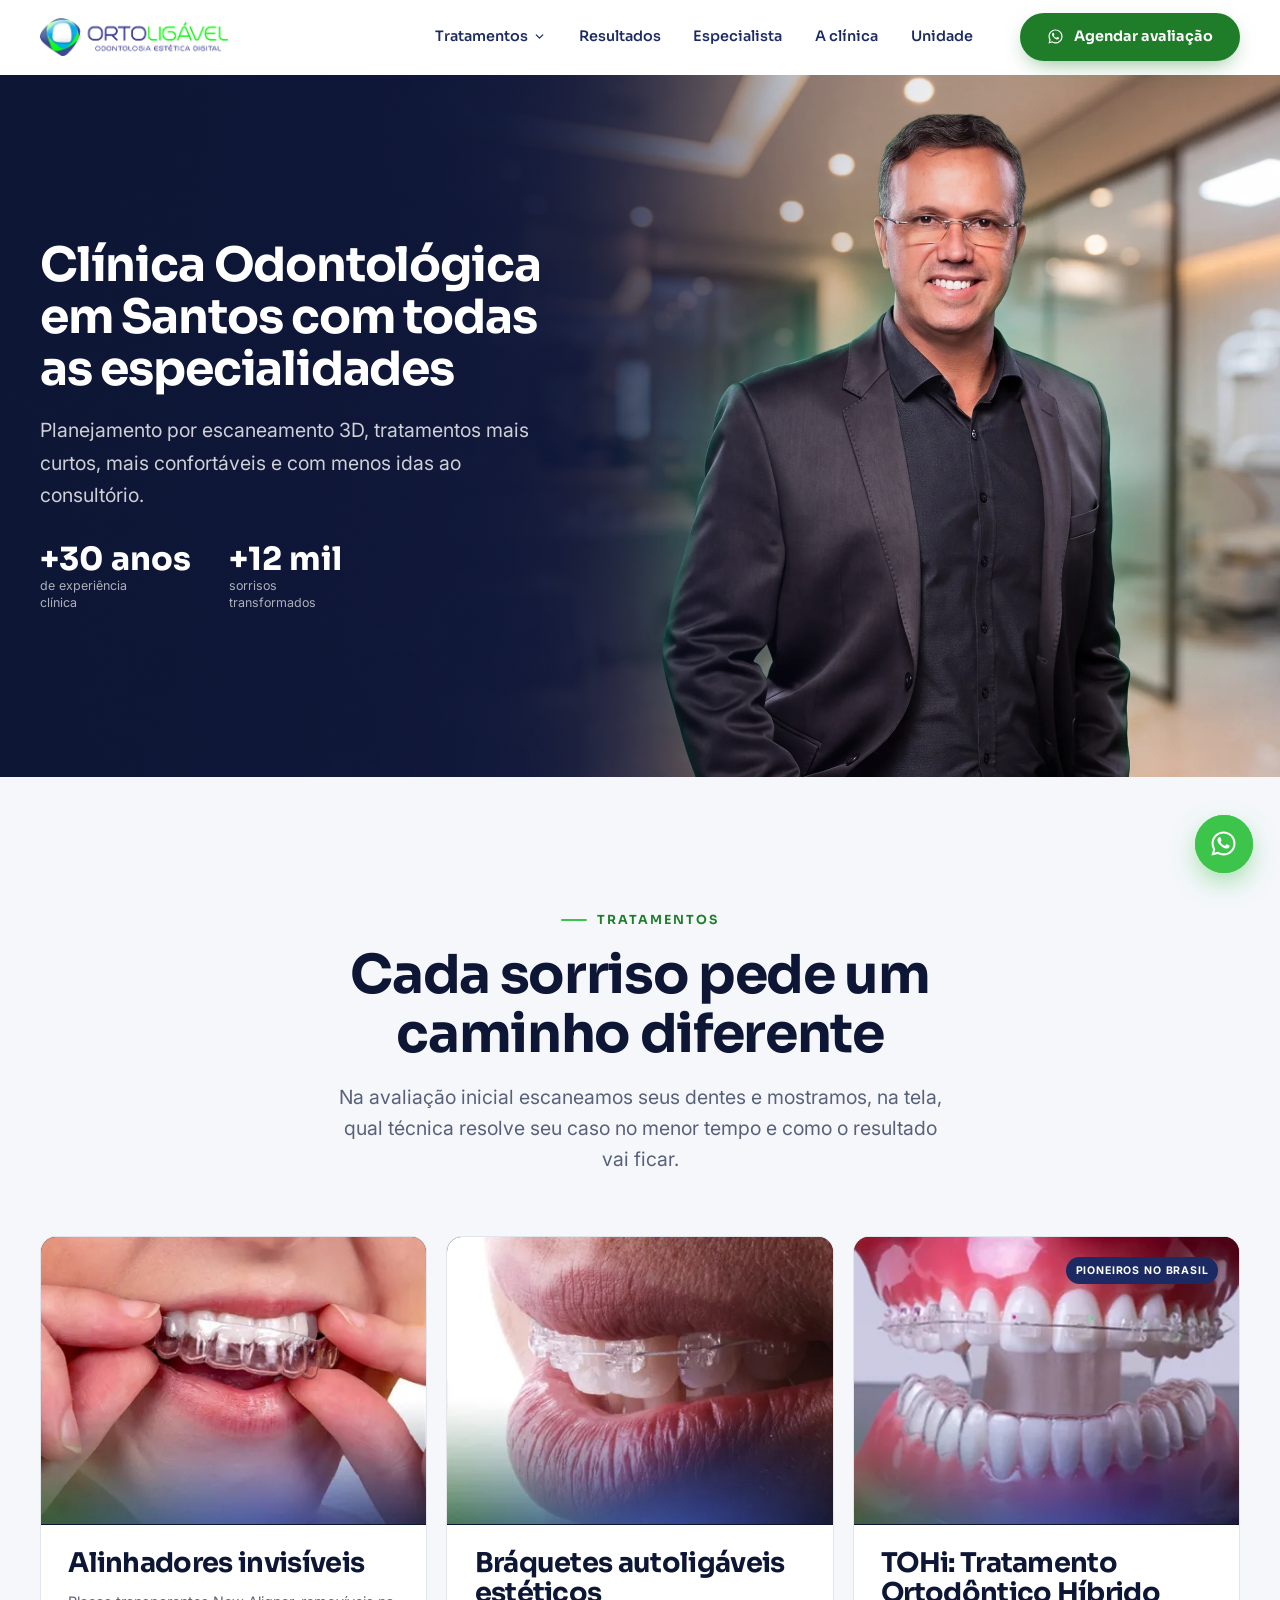
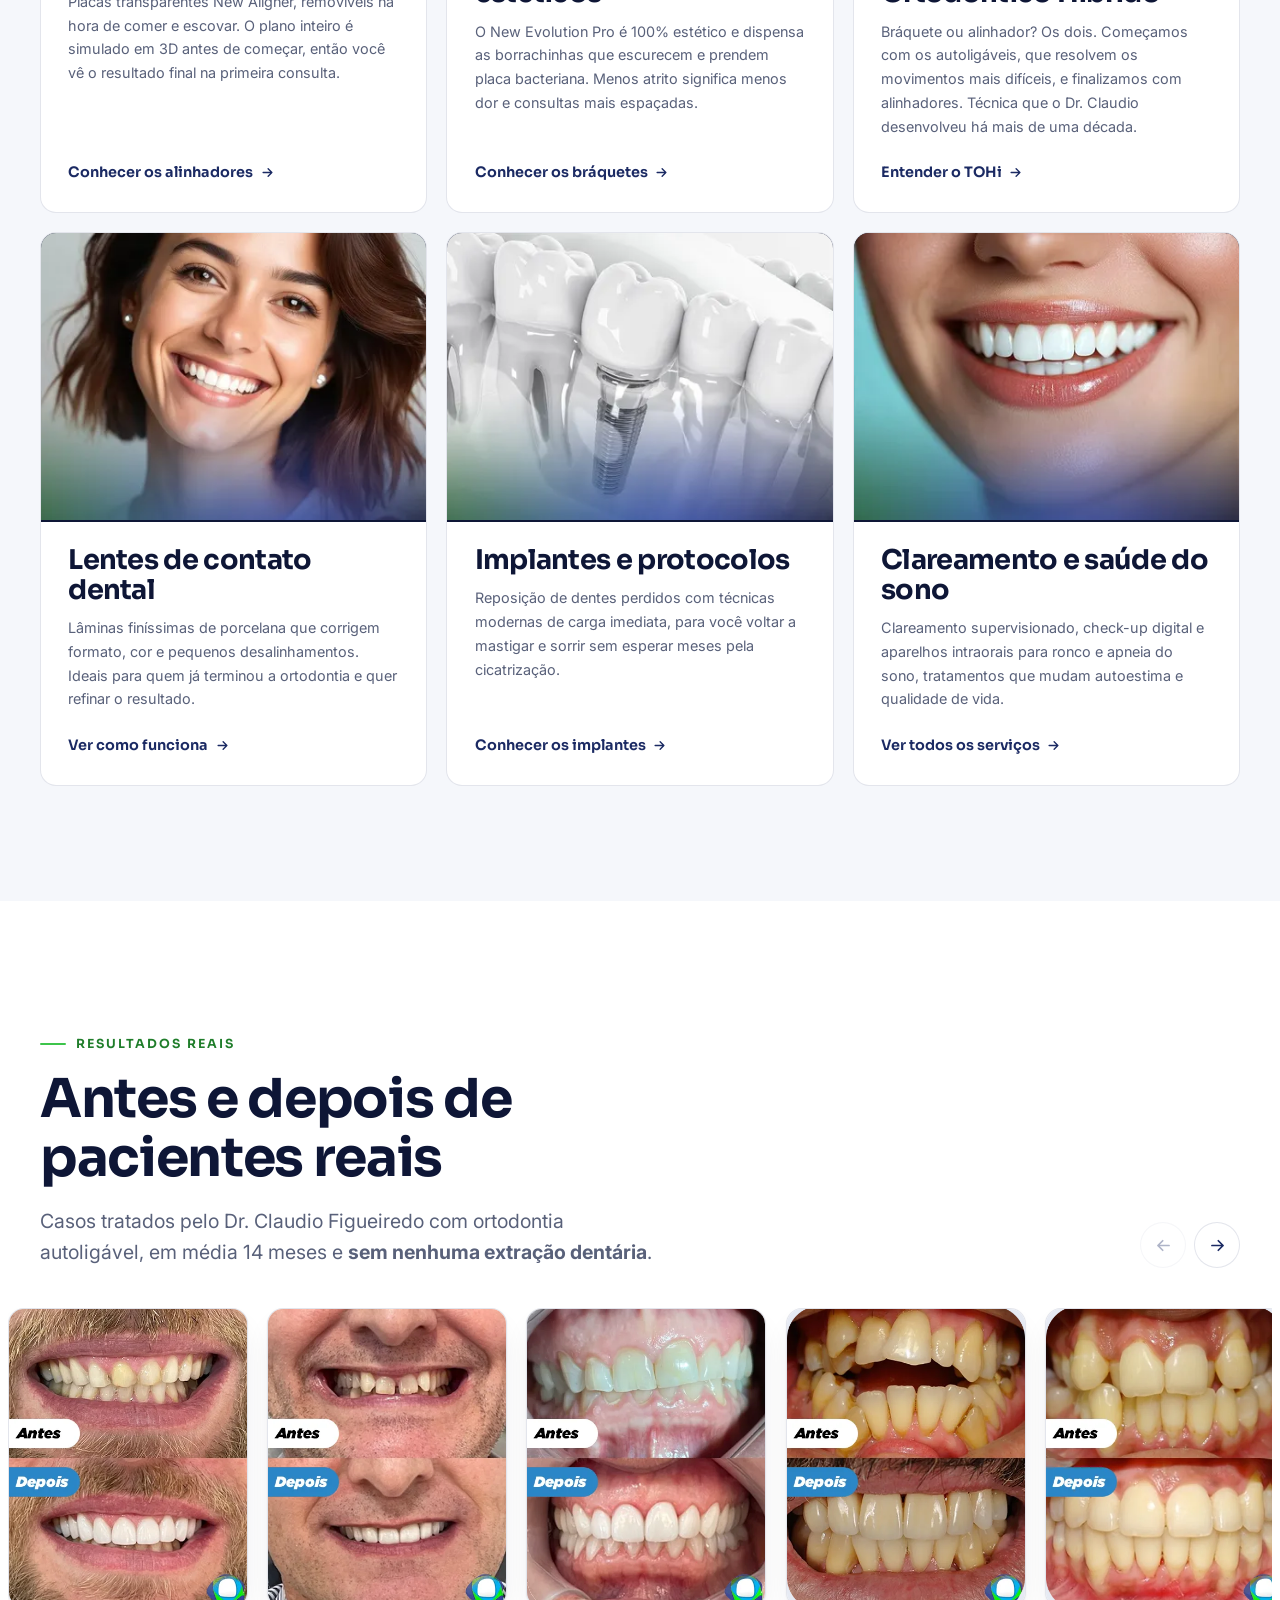
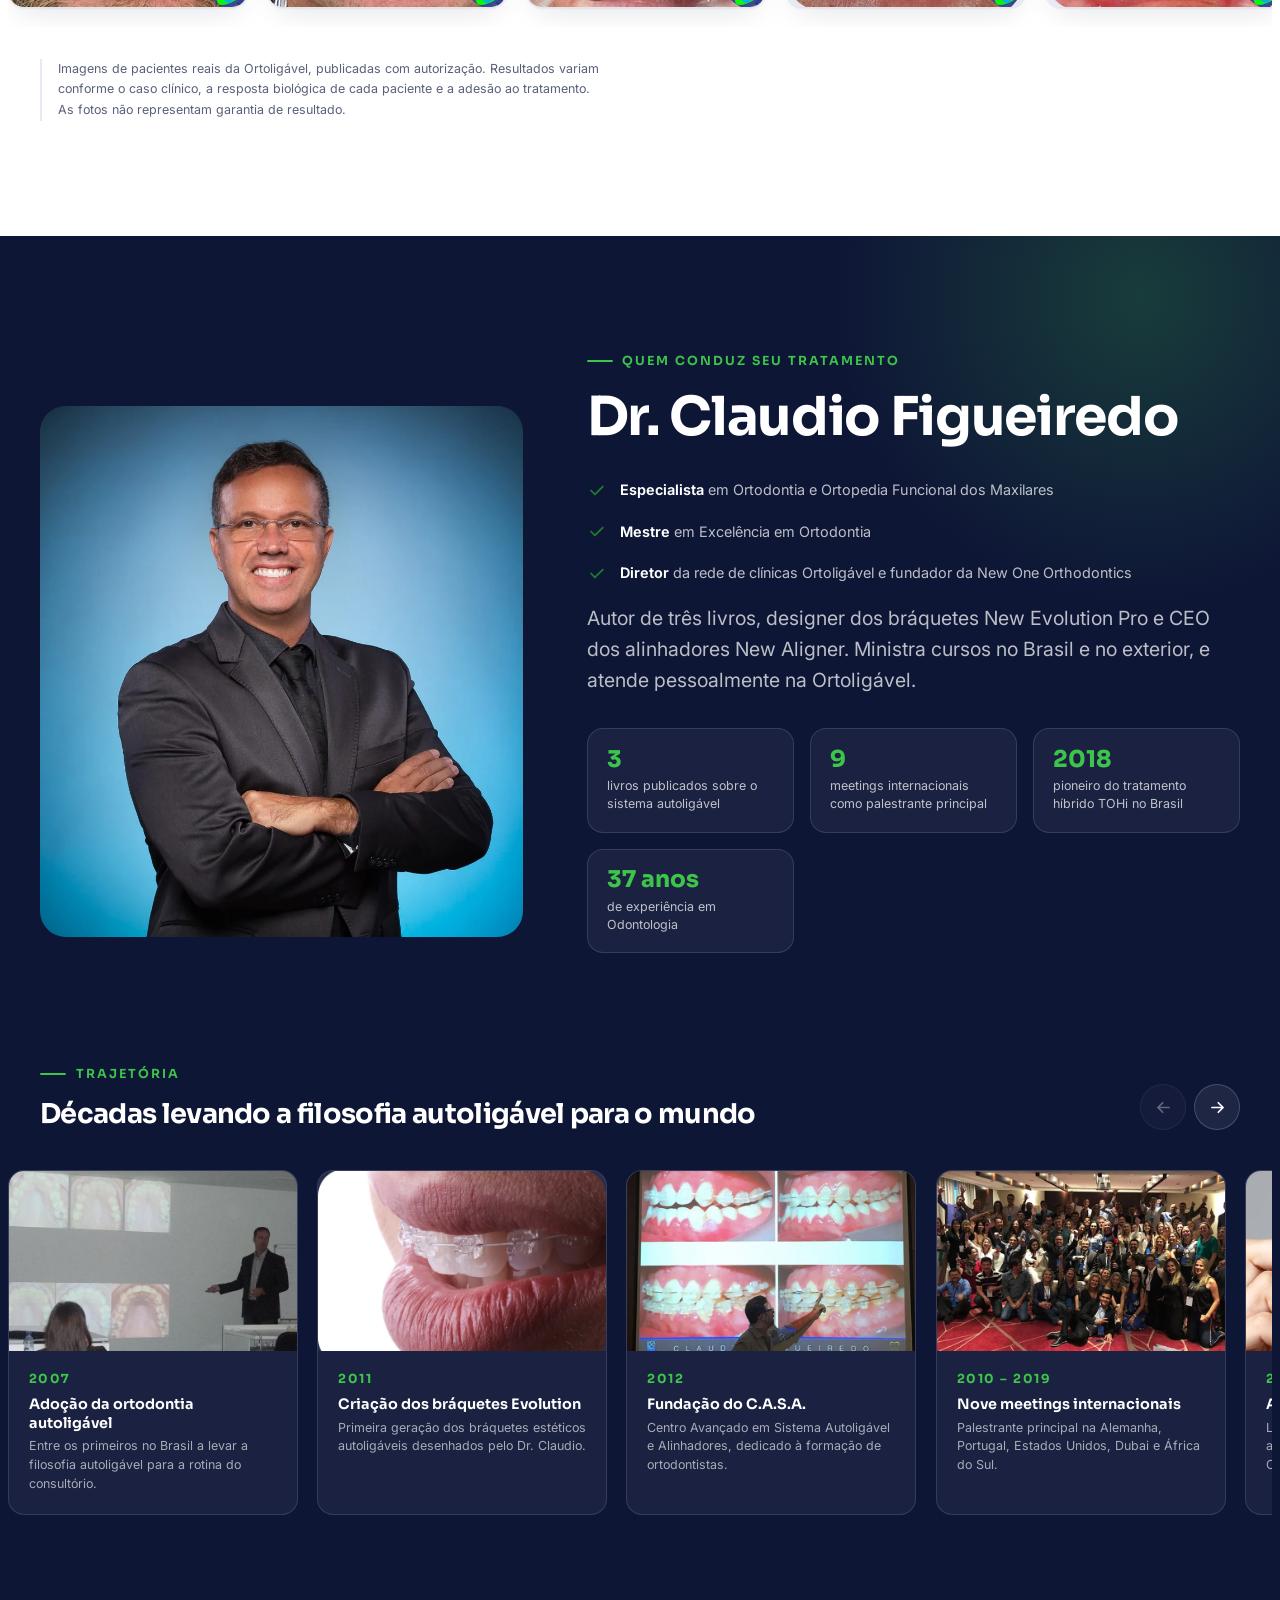
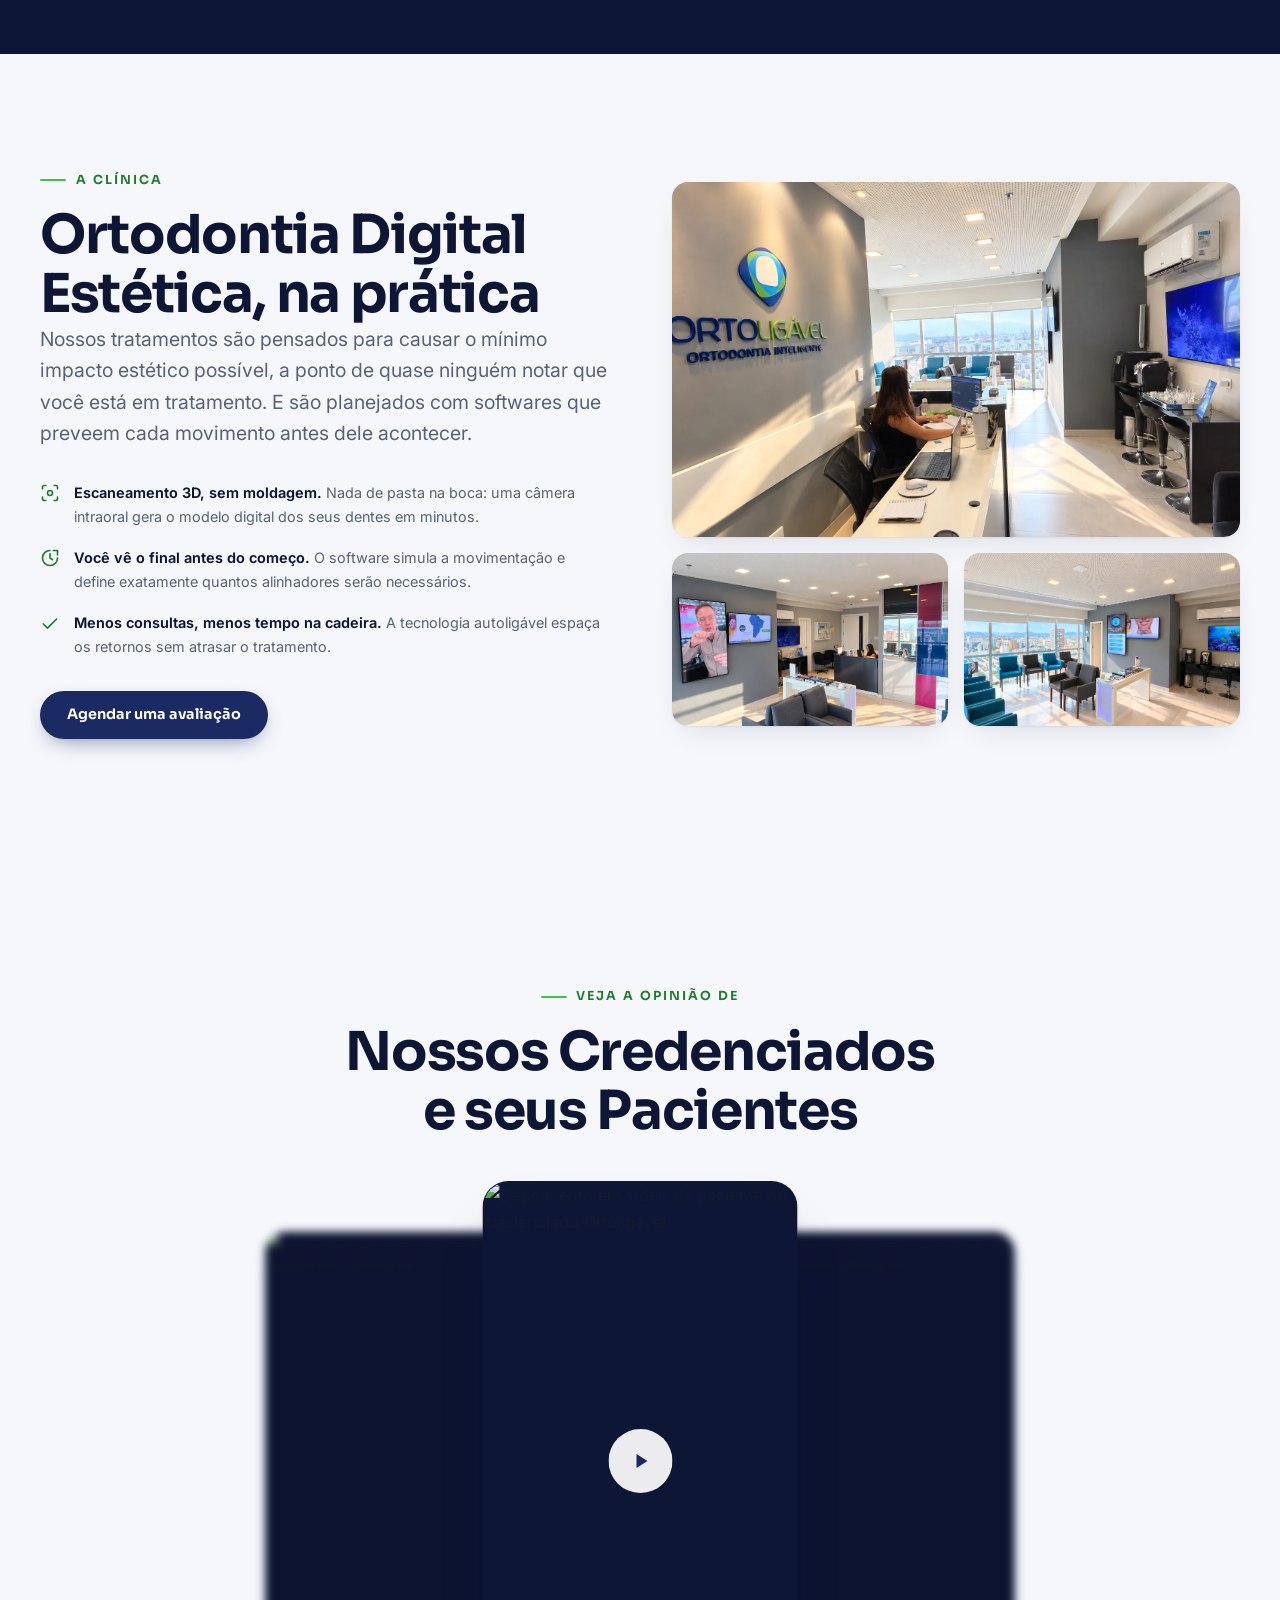
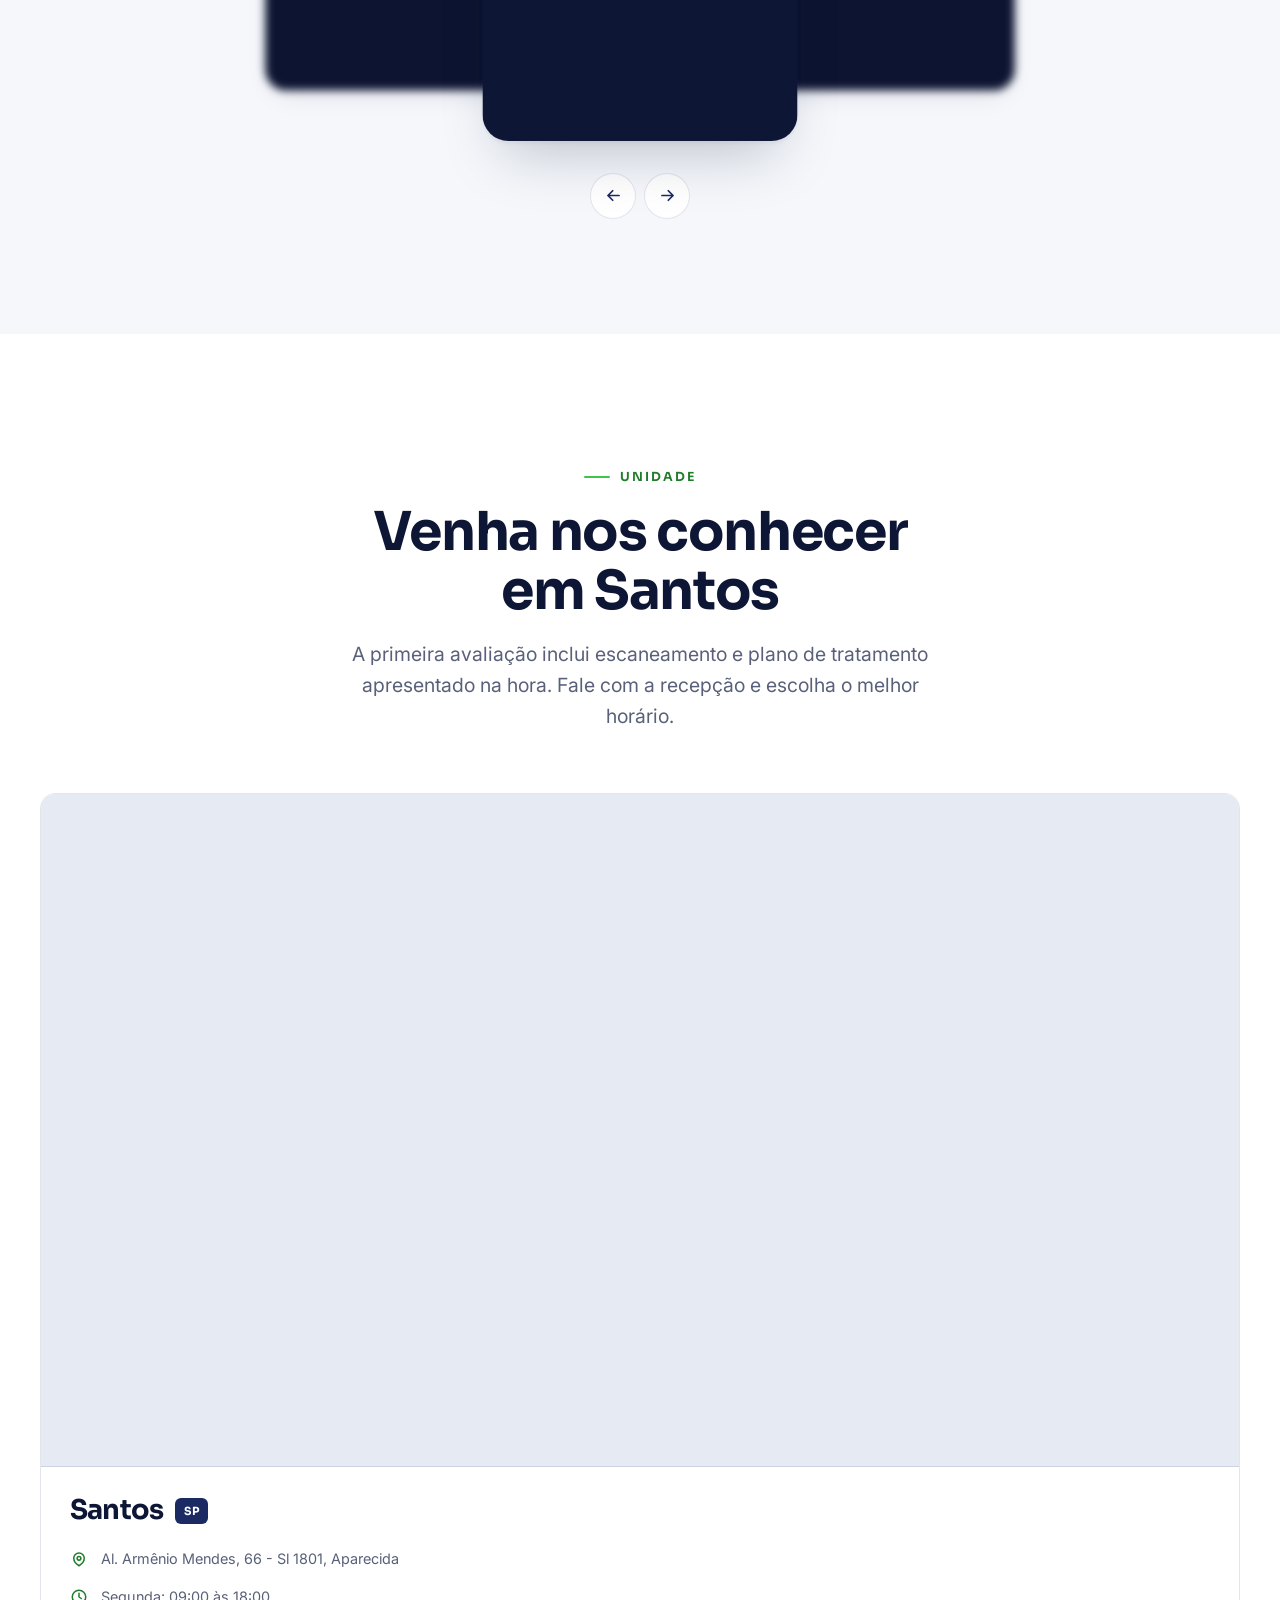
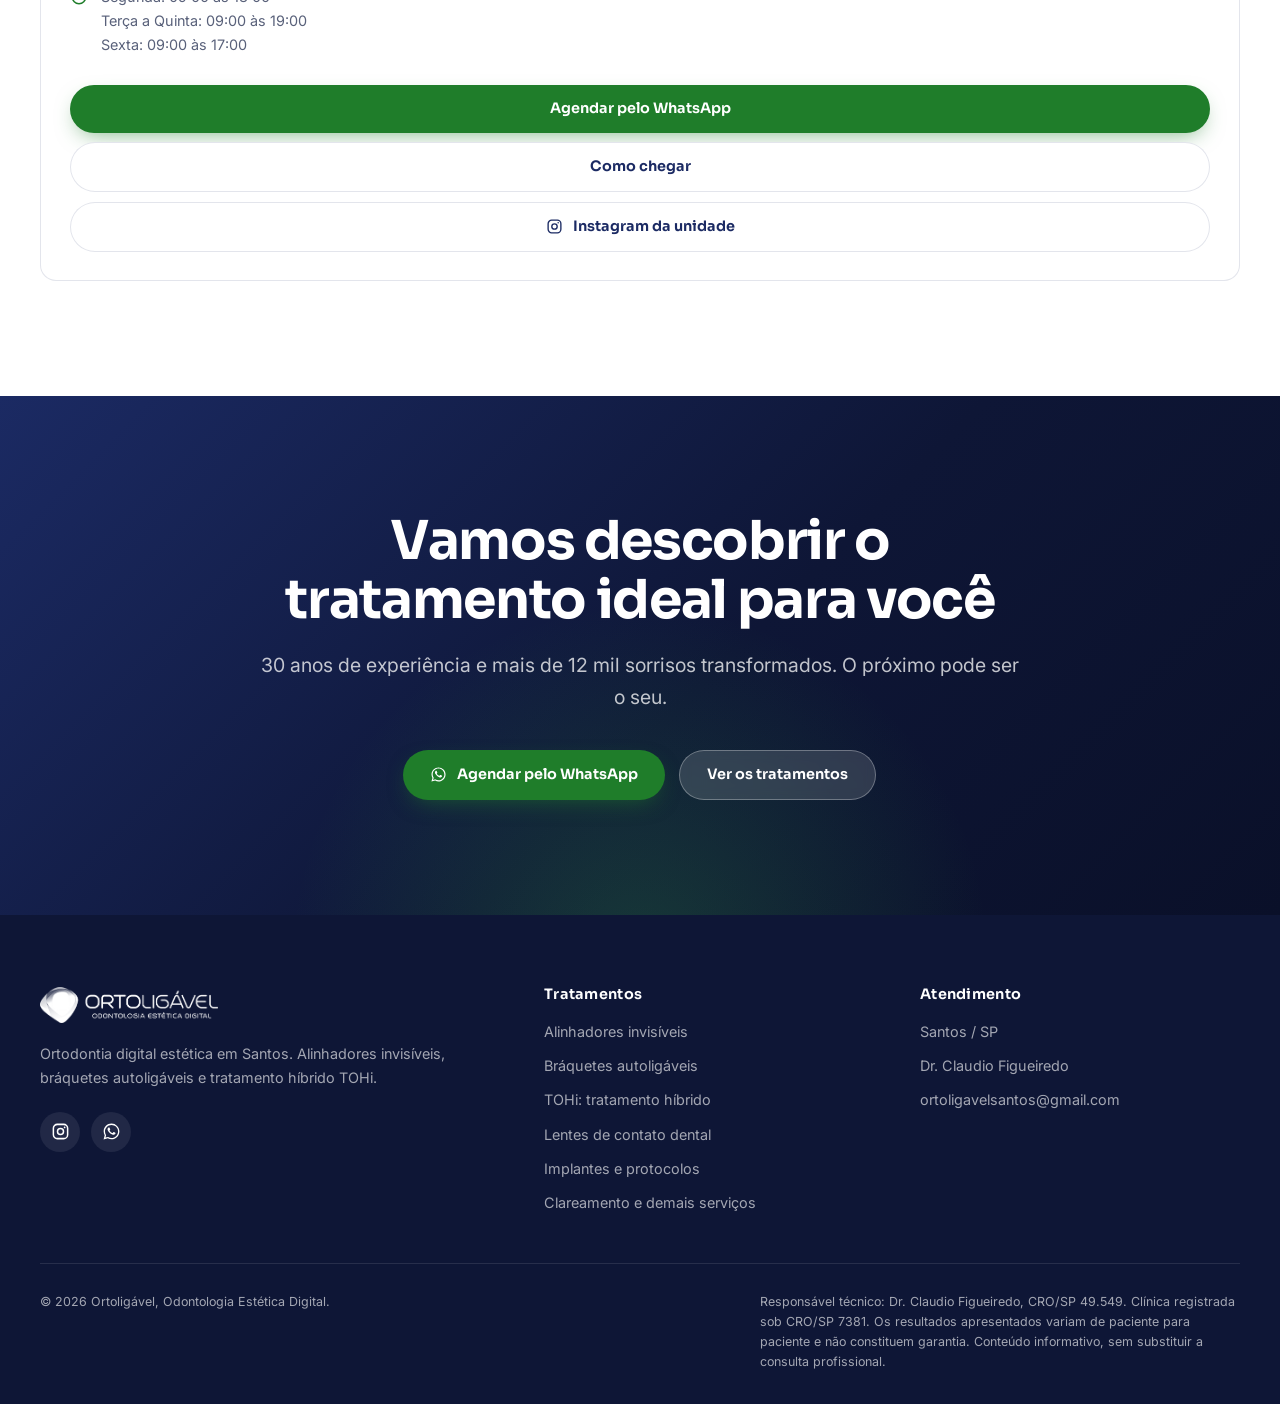
==== commit 7ef8c7c7: "Redesenha depoimentos como carrossel com destaque central Troca o trilho de rolagem por um palco de " ====
--- a/index.html
+++ b/index.html
@@ -601,7 +601,7 @@
 </section>
 
 <!-- ============================ DEPOIMENTOS ============================ -->
-<section class="sec sec--gelo depo" id="depoimentos" data-trilho>
+<section class="sec sec--gelo depo" id="depoimentos">
   <div class="wrap">
     <div class="casos__top rev">
       <div class="sec-head center" style="margin-bottom:0;max-width:62ch;margin-inline:auto;text-align:center">
@@ -610,95 +610,55 @@
       </div>
     </div>
 
-    <div class="depo__carrossel">
-      <div class="trilho rev">
-        <div class="depo__card">
-          <span class="depo__badge">
-            <svg width="12" height="12" viewBox="0 0 24 24" fill="currentColor" aria-hidden="true"><path d="M23.5 6.2a3 3 0 0 0-2.1-2.1C19.5 3.5 12 3.5 12 3.5s-7.5 0-9.4.6A3 3 0 0 0 .5 6.2 31 31 0 0 0 0 12a31 31 0 0 0 .5 5.8 3 3 0 0 0 2.1 2.1c1.9.6 9.4.6 9.4.6s7.5 0 9.4-.6a3 3 0 0 0 2.1-2.1A31 31 0 0 0 24 12a31 31 0 0 0-.5-5.8ZM9.6 15.5v-7l6.3 3.5-6.3 3.5Z"/></svg>
-            Depoimento
-          </span>
-          <img src="https://i.ytimg.com/vi/ajuVSuKQEnQ/hqdefault.jpg" alt="Depoimento em vídeo de credenciado Ortoligável" loading="lazy" decoding="async">
+    <div class="depo__carrossel rev">
+      <div class="depo__palco" id="depoPalco">
+        <div class="depo__card" data-pos="fora">
+          <img src="https://i.ytimg.com/vi/ajuVSuKQEnQ/hqdefault.jpg" alt="Depoimento em vídeo de paciente ou credenciado Ortoligável" loading="lazy" decoding="async">
           <button type="button" class="depo__play" data-depo="ajuVSuKQEnQ" aria-label="Assistir depoimento em vídeo"></button>
         </div>
-        <div class="depo__card">
-          <span class="depo__badge">
-            <svg width="12" height="12" viewBox="0 0 24 24" fill="currentColor" aria-hidden="true"><path d="M23.5 6.2a3 3 0 0 0-2.1-2.1C19.5 3.5 12 3.5 12 3.5s-7.5 0-9.4.6A3 3 0 0 0 .5 6.2 31 31 0 0 0 0 12a31 31 0 0 0 .5 5.8 3 3 0 0 0 2.1 2.1c1.9.6 9.4.6 9.4.6s7.5 0 9.4-.6a3 3 0 0 0 2.1-2.1A31 31 0 0 0 24 12a31 31 0 0 0-.5-5.8ZM9.6 15.5v-7l6.3 3.5-6.3 3.5Z"/></svg>
-            Depoimento
-          </span>
-          <img src="https://i.ytimg.com/vi/lzLrIhNRWRQ/hqdefault.jpg" alt="Depoimento em vídeo de credenciado Ortoligável" loading="lazy" decoding="async">
+        <div class="depo__card" data-pos="fora">
+          <img src="https://i.ytimg.com/vi/lzLrIhNRWRQ/hqdefault.jpg" alt="Depoimento em vídeo de paciente ou credenciado Ortoligável" loading="lazy" decoding="async">
           <button type="button" class="depo__play" data-depo="lzLrIhNRWRQ" aria-label="Assistir depoimento em vídeo"></button>
         </div>
-        <div class="depo__card">
-          <span class="depo__badge">
-            <svg width="12" height="12" viewBox="0 0 24 24" fill="currentColor" aria-hidden="true"><path d="M23.5 6.2a3 3 0 0 0-2.1-2.1C19.5 3.5 12 3.5 12 3.5s-7.5 0-9.4.6A3 3 0 0 0 .5 6.2 31 31 0 0 0 0 12a31 31 0 0 0 .5 5.8 3 3 0 0 0 2.1 2.1c1.9.6 9.4.6 9.4.6s7.5 0 9.4-.6a3 3 0 0 0 2.1-2.1A31 31 0 0 0 24 12a31 31 0 0 0-.5-5.8ZM9.6 15.5v-7l6.3 3.5-6.3 3.5Z"/></svg>
-            Depoimento
-          </span>
-          <img src="https://i.ytimg.com/vi/vn_EiZVx2Q8/hqdefault.jpg" alt="Depoimento em vídeo de credenciado Ortoligável" loading="lazy" decoding="async">
+        <div class="depo__card" data-pos="fora">
+          <img src="https://i.ytimg.com/vi/vn_EiZVx2Q8/hqdefault.jpg" alt="Depoimento em vídeo de paciente ou credenciado Ortoligável" loading="lazy" decoding="async">
           <button type="button" class="depo__play" data-depo="vn_EiZVx2Q8" aria-label="Assistir depoimento em vídeo"></button>
         </div>
-        <div class="depo__card">
-          <span class="depo__badge">
-            <svg width="12" height="12" viewBox="0 0 24 24" fill="currentColor" aria-hidden="true"><path d="M23.5 6.2a3 3 0 0 0-2.1-2.1C19.5 3.5 12 3.5 12 3.5s-7.5 0-9.4.6A3 3 0 0 0 .5 6.2 31 31 0 0 0 0 12a31 31 0 0 0 .5 5.8 3 3 0 0 0 2.1 2.1c1.9.6 9.4.6 9.4.6s7.5 0 9.4-.6a3 3 0 0 0 2.1-2.1A31 31 0 0 0 24 12a31 31 0 0 0-.5-5.8ZM9.6 15.5v-7l6.3 3.5-6.3 3.5Z"/></svg>
-            Depoimento
-          </span>
-          <img src="https://i.ytimg.com/vi/cuxXPmaQOfc/hqdefault.jpg" alt="Depoimento em vídeo de credenciado Ortoligável" loading="lazy" decoding="async">
+        <div class="depo__card" data-pos="fora">
+          <img src="https://i.ytimg.com/vi/cuxXPmaQOfc/hqdefault.jpg" alt="Depoimento em vídeo de paciente ou credenciado Ortoligável" loading="lazy" decoding="async">
           <button type="button" class="depo__play" data-depo="cuxXPmaQOfc" aria-label="Assistir depoimento em vídeo"></button>
         </div>
-        <div class="depo__card">
-          <span class="depo__badge">
-            <svg width="12" height="12" viewBox="0 0 24 24" fill="currentColor" aria-hidden="true"><path d="M23.5 6.2a3 3 0 0 0-2.1-2.1C19.5 3.5 12 3.5 12 3.5s-7.5 0-9.4.6A3 3 0 0 0 .5 6.2 31 31 0 0 0 0 12a31 31 0 0 0 .5 5.8 3 3 0 0 0 2.1 2.1c1.9.6 9.4.6 9.4.6s7.5 0 9.4-.6a3 3 0 0 0 2.1-2.1A31 31 0 0 0 24 12a31 31 0 0 0-.5-5.8ZM9.6 15.5v-7l6.3 3.5-6.3 3.5Z"/></svg>
-            Depoimento
-          </span>
-          <img src="https://i.ytimg.com/vi/Sdw1FSlS8bk/hqdefault.jpg" alt="Depoimento em vídeo de credenciado Ortoligável" loading="lazy" decoding="async">
+        <div class="depo__card" data-pos="fora">
+          <img src="https://i.ytimg.com/vi/Sdw1FSlS8bk/hqdefault.jpg" alt="Depoimento em vídeo de paciente ou credenciado Ortoligável" loading="lazy" decoding="async">
           <button type="button" class="depo__play" data-depo="Sdw1FSlS8bk" aria-label="Assistir depoimento em vídeo"></button>
         </div>
-        <div class="depo__card">
-          <span class="depo__badge">
-            <svg width="12" height="12" viewBox="0 0 24 24" fill="currentColor" aria-hidden="true"><path d="M23.5 6.2a3 3 0 0 0-2.1-2.1C19.5 3.5 12 3.5 12 3.5s-7.5 0-9.4.6A3 3 0 0 0 .5 6.2 31 31 0 0 0 0 12a31 31 0 0 0 .5 5.8 3 3 0 0 0 2.1 2.1c1.9.6 9.4.6 9.4.6s7.5 0 9.4-.6a3 3 0 0 0 2.1-2.1A31 31 0 0 0 24 12a31 31 0 0 0-.5-5.8ZM9.6 15.5v-7l6.3 3.5-6.3 3.5Z"/></svg>
-            Depoimento
-          </span>
-          <img src="https://i.ytimg.com/vi/bMZIneOdNhc/hqdefault.jpg" alt="Depoimento em vídeo de credenciado Ortoligável" loading="lazy" decoding="async">
+        <div class="depo__card" data-pos="fora">
+          <img src="https://i.ytimg.com/vi/bMZIneOdNhc/hqdefault.jpg" alt="Depoimento em vídeo de paciente ou credenciado Ortoligável" loading="lazy" decoding="async">
           <button type="button" class="depo__play" data-depo="bMZIneOdNhc" aria-label="Assistir depoimento em vídeo"></button>
         </div>
-        <div class="depo__card">
-          <span class="depo__badge">
-            <svg width="12" height="12" viewBox="0 0 24 24" fill="currentColor" aria-hidden="true"><path d="M23.5 6.2a3 3 0 0 0-2.1-2.1C19.5 3.5 12 3.5 12 3.5s-7.5 0-9.4.6A3 3 0 0 0 .5 6.2 31 31 0 0 0 0 12a31 31 0 0 0 .5 5.8 3 3 0 0 0 2.1 2.1c1.9.6 9.4.6 9.4.6s7.5 0 9.4-.6a3 3 0 0 0 2.1-2.1A31 31 0 0 0 24 12a31 31 0 0 0-.5-5.8ZM9.6 15.5v-7l6.3 3.5-6.3 3.5Z"/></svg>
-            Depoimento
-          </span>
-          <img src="https://i.ytimg.com/vi/8M3YfWoKAEA/hqdefault.jpg" alt="Depoimento em vídeo de credenciado Ortoligável" loading="lazy" decoding="async">
+        <div class="depo__card" data-pos="fora">
+          <img src="https://i.ytimg.com/vi/8M3YfWoKAEA/hqdefault.jpg" alt="Depoimento em vídeo de paciente ou credenciado Ortoligável" loading="lazy" decoding="async">
           <button type="button" class="depo__play" data-depo="8M3YfWoKAEA" aria-label="Assistir depoimento em vídeo"></button>
         </div>
-        <div class="depo__card">
-          <span class="depo__badge">
-            <svg width="12" height="12" viewBox="0 0 24 24" fill="currentColor" aria-hidden="true"><path d="M23.5 6.2a3 3 0 0 0-2.1-2.1C19.5 3.5 12 3.5 12 3.5s-7.5 0-9.4.6A3 3 0 0 0 .5 6.2 31 31 0 0 0 0 12a31 31 0 0 0 .5 5.8 3 3 0 0 0 2.1 2.1c1.9.6 9.4.6 9.4.6s7.5 0 9.4-.6a3 3 0 0 0 2.1-2.1A31 31 0 0 0 24 12a31 31 0 0 0-.5-5.8ZM9.6 15.5v-7l6.3 3.5-6.3 3.5Z"/></svg>
-            Depoimento
-          </span>
-          <img src="https://i.ytimg.com/vi/TATcW620fPw/hqdefault.jpg" alt="Depoimento em vídeo de credenciado Ortoligável" loading="lazy" decoding="async">
+        <div class="depo__card" data-pos="fora">
+          <img src="https://i.ytimg.com/vi/TATcW620fPw/hqdefault.jpg" alt="Depoimento em vídeo de paciente ou credenciado Ortoligável" loading="lazy" decoding="async">
           <button type="button" class="depo__play" data-depo="TATcW620fPw" aria-label="Assistir depoimento em vídeo"></button>
         </div>
-        <div class="depo__card">
-          <span class="depo__badge">
-            <svg width="12" height="12" viewBox="0 0 24 24" fill="currentColor" aria-hidden="true"><path d="M23.5 6.2a3 3 0 0 0-2.1-2.1C19.5 3.5 12 3.5 12 3.5s-7.5 0-9.4.6A3 3 0 0 0 .5 6.2 31 31 0 0 0 0 12a31 31 0 0 0 .5 5.8 3 3 0 0 0 2.1 2.1c1.9.6 9.4.6 9.4.6s7.5 0 9.4-.6a3 3 0 0 0 2.1-2.1A31 31 0 0 0 24 12a31 31 0 0 0-.5-5.8ZM9.6 15.5v-7l6.3 3.5-6.3 3.5Z"/></svg>
-            Depoimento
-          </span>
-          <img src="https://i.ytimg.com/vi/_0XOCJanIIk/hqdefault.jpg" alt="Depoimento em vídeo de credenciado Ortoligável" loading="lazy" decoding="async">
+        <div class="depo__card" data-pos="fora">
+          <img src="https://i.ytimg.com/vi/_0XOCJanIIk/hqdefault.jpg" alt="Depoimento em vídeo de paciente ou credenciado Ortoligável" loading="lazy" decoding="async">
           <button type="button" class="depo__play" data-depo="_0XOCJanIIk" aria-label="Assistir depoimento em vídeo"></button>
         </div>
-        <div class="depo__card">
-          <span class="depo__badge">
-            <svg width="12" height="12" viewBox="0 0 24 24" fill="currentColor" aria-hidden="true"><path d="M23.5 6.2a3 3 0 0 0-2.1-2.1C19.5 3.5 12 3.5 12 3.5s-7.5 0-9.4.6A3 3 0 0 0 .5 6.2 31 31 0 0 0 0 12a31 31 0 0 0 .5 5.8 3 3 0 0 0 2.1 2.1c1.9.6 9.4.6 9.4.6s7.5 0 9.4-.6a3 3 0 0 0 2.1-2.1A31 31 0 0 0 24 12a31 31 0 0 0-.5-5.8ZM9.6 15.5v-7l6.3 3.5-6.3 3.5Z"/></svg>
-            Depoimento
-          </span>
-          <img src="https://i.ytimg.com/vi/WTOfz0tnq9c/hqdefault.jpg" alt="Depoimento em vídeo de credenciado Ortoligável" loading="lazy" decoding="async">
+        <div class="depo__card" data-pos="fora">
+          <img src="https://i.ytimg.com/vi/WTOfz0tnq9c/hqdefault.jpg" alt="Depoimento em vídeo de paciente ou credenciado Ortoligável" loading="lazy" decoding="async">
           <button type="button" class="depo__play" data-depo="WTOfz0tnq9c" aria-label="Assistir depoimento em vídeo"></button>
         </div>
       </div>
 
-      <div class="casos__nav" style="justify-content:center;margin-top:1.5rem">
-        <button type="button" data-nav="ant" aria-label="Ver depoimentos anteriores">
+      <div class="casos__nav" style="justify-content:center;margin-top:2rem">
+        <button type="button" data-depo-nav="ant" aria-label="Ver depoimentos anteriores">
           <svg width="19" height="19" viewBox="0 0 24 24" fill="none" stroke="currentColor" stroke-width="2.2" stroke-linecap="round" stroke-linejoin="round" aria-hidden="true"><path d="M19 12H5M11 18l-6-6 6-6"/></svg>
         </button>
-        <button type="button" data-nav="prox" aria-label="Ver próximos depoimentos">
+        <button type="button" data-depo-nav="prox" aria-label="Ver próximos depoimentos">
           <svg width="19" height="19" viewBox="0 0 24 24" fill="none" stroke="currentColor" stroke-width="2.2" stroke-linecap="round" stroke-linejoin="round" aria-hidden="true"><path d="M5 12h14M13 6l6 6-6 6"/></svg>
         </button>
       </div>
--- a/assets/css/style.min.css
+++ b/assets/css/style.min.css
@@ -1 +1 @@
-:root{--marinho:#1B2A63;--marinho-900:#0E1636;--marinho-700:#25367A;--verde:#3DC44B;--verde-600:#2FA93C;--verde-txt:#1F7D2A;--verde-claro:#EAF9EC;--gelo:#F5F7FB;--gelo-200:#E6EAF3;--branco:#fff;--tinta:#141A2E;--tinta-suave:#59617A;--linha:rgba(27,42,99,.12);--display:"Sora",system-ui,-apple-system,"Segoe UI",sans-serif;--corpo:"Inter",system-ui,-apple-system,"Segoe UI",sans-serif;--t-xs:.78rem;--t-sm:.9rem;--t-base:1.02rem;--t-lg:clamp(1.1rem,1.6vw,1.22rem);--t-xl:clamp(1.35rem,2.4vw,1.7rem);--t-2xl:clamp(1.75rem,3.6vw,2.4rem);--t-3xl:clamp(2.1rem,5vw,3.35rem);--t-4xl:clamp(2.5rem,6.2vw,4.15rem);--gut:clamp(1.15rem,4vw,2rem);--sec:clamp(4rem,9vw,7.5rem);--max:1200px;--r-sm:10px;--r:16px;--r-lg:26px;--r-full:999px;--sombra:0 1px 2px rgba(14,22,54,.05),0 12px 32px -12px rgba(14,22,54,.14);--sombra-lg:0 2px 4px rgba(14,22,54,.05),0 30px 60px -22px rgba(14,22,54,.26);--ease:cubic-bezier(.22,.68,.35,1)}*,*::before,*::after{box-sizing:border-box}html{-webkit-text-size-adjust:100%}body,h1,h2,h3,h4,p,figure,blockquote,ul,ol,dl,dd{margin:0}ul[class],ol[class]{list-style:none;padding:0}html:focus-within{scroll-behavior:smooth}body{font-family:var(--corpo);font-size:var(--t-base);line-height:1.65;color:var(--tinta);background:var(--branco);-webkit-font-smoothing:antialiased;text-rendering:optimizeLegibility;overflow-x:hidden}img,picture,svg{max-width:100%;display:block}input,button,textarea,select{font:inherit;color:inherit}a{color:inherit;text-decoration:none}button{background:none;border:0;cursor:pointer}:focus-visible{outline:3px solid var(--verde);outline-offset:3px;border-radius:4px}@media (prefers-reduced-motion:reduce){html:focus-within{scroll-behavior:auto}*,*::before,*::after{animation-duration:.01ms!important;animation-iteration-count:1!important;transition-duration:.01ms!important;scroll-behavior:auto!important}}.wrap{width:min(100% - var(--gut)*2,var(--max));margin-inline:auto}.sr{position:absolute;width:1px;height:1px;padding:0;margin:-1px;overflow:hidden;clip:rect(0 0 0 0);white-space:nowrap;border:0}.skip{position:absolute;left:var(--gut);top:-100px;z-index:200;background:var(--marinho);color:#fff;padding:.8rem 1.3rem;border-radius:var(--r-sm);transition:top .2s}.skip:focus{top:.7rem}.eyebrow{font-family:var(--display);font-size:var(--t-xs);font-weight:650;letter-spacing:.16em;text-transform:uppercase;color:var(--verde-txt);display:flex;align-items:center;gap:.6rem;margin-bottom:1rem}.eyebrow::before{content:"";width:26px;height:2px;background:var(--verde);border-radius:2px;flex:none}.eyebrow.center{justify-content:center}h1,h2,h3,h4{font-family:var(--display);line-height:1.1;letter-spacing:-.025em;font-weight:700;color:var(--marinho-900)}h2{font-size:var(--t-3xl)}h3{font-size:var(--t-xl)}.lead{font-size:var(--t-lg);color:var(--tinta-suave);line-height:1.6}.hl{color:var(--verde-txt)}.sec{padding-block:var(--sec)}.sec--gelo{background:var(--gelo)}.sec-head{max-width:62ch;margin-bottom:clamp(2.5rem,5vw,3.75rem)}.sec-head.center{margin-inline:auto;text-align:center}.sec-head p{margin-top:1.1rem}.btn{display:inline-flex;align-items:center;justify-content:center;gap:.6rem;font-family:var(--display);font-weight:650;font-size:var(--t-sm);padding:.95rem 1.7rem;border-radius:var(--r-full);transition:transform .25s var(--ease),box-shadow .25s var(--ease),background .25s;will-change:transform;text-align:center;line-height:1.2}.btn svg{flex:none}.btn:hover{transform:translateY(-2px)}.btn--zap{background:var(--verde-txt);color:#fff;box-shadow:0 8px 22px -8px rgba(31,125,42,.6)}.btn--zap:hover{background:#19691F;box-shadow:0 14px 30px -10px rgba(31,125,42,.75)}.btn--marinho{background:var(--marinho);color:#fff;box-shadow:0 8px 22px -10px rgba(27,42,99,.7)}.btn--marinho:hover{background:var(--marinho-700)}.btn--ghost{border:1.5px solid var(--linha);color:var(--marinho);background:#fff}.btn--ghost:hover{border-color:var(--marinho);background:var(--gelo)}.btn--light{background:rgba(255,255,255,.14);color:#fff;border:1.5px solid rgba(255,255,255,.3);backdrop-filter:blur(6px)}.btn--light:hover{background:rgba(255,255,255,.24)}.btn--bloco{width:100%}.hdr{position:sticky;top:0;z-index:100;background:rgba(255,255,255,.82);backdrop-filter:blur(14px);border-bottom:1px solid transparent;transition:border-color .3s,box-shadow .3s}.hdr.is-stuck{border-bottom-color:var(--linha);box-shadow:0 6px 24px -18px rgba(14,22,54,.5)}.hdr__in{display:flex;align-items:center;gap:1.5rem;min-height:74px}.hdr__logo img{height:38px;width:auto}.nav{display:flex;align-items:center;gap:.35rem;margin-left:auto}.nav>a{font-family:var(--display);font-size:var(--t-sm);font-weight:550;color:var(--marinho);padding:.55rem .85rem;border-radius:var(--r-full);transition:background .2s,color .2s}.nav>a:hover{background:var(--gelo);color:var(--marinho-900)}.hdr__cta{margin-left:.6rem}.nav__drop{position:relative}.nav__drop>a{font-family:var(--display);font-size:var(--t-sm);font-weight:550;color:var(--marinho);padding:.55rem .85rem;border-radius:var(--r-full);transition:background .2s,color .2s;display:inline-flex;align-items:center;gap:.3rem}.nav__drop>a:hover{background:var(--gelo);color:var(--marinho-900)}.nav__drop>a svg{transition:transform .25s var(--ease)}.nav__drop:hover>a svg,.nav__drop:focus-within>a svg{transform:rotate(180deg)}.nav__menu{position:absolute;top:calc(100% + .6rem);left:0;z-index:50;min-width:280px;background:#fff;border:1px solid var(--linha);border-radius:var(--r);box-shadow:var(--sombra-lg);padding:.5rem;opacity:0;visibility:hidden;transform:translateY(-6px);transition:opacity .2s var(--ease),transform .2s var(--ease),visibility .2s}.nav__drop::after{content:"";position:absolute;left:0;right:0;top:100%;height:.6rem}.nav__drop:hover>.nav__menu,.nav__drop:focus-within>.nav__menu{opacity:1;visibility:visible;transform:translateY(0)}.nav__menu a{display:block;font-family:var(--corpo);font-size:var(--t-sm);font-weight:500;color:var(--marinho-900);padding:.65rem .8rem;border-radius:var(--r-sm);transition:background .15s,color .15s}.nav__menu a:hover{background:var(--verde-claro);color:var(--verde-txt)}.burger{display:none;margin-left:auto;width:44px;height:44px;border-radius:12px;align-items:center;justify-content:center;color:var(--marinho)}.burger:hover{background:var(--gelo)}@media (max-width:1000px){.nav,.hdr__cta{display:none}.burger{display:flex}}.menu{position:fixed;inset:0;z-index:150;background:var(--marinho-900);display:grid;align-content:start;gap:.2rem;padding:1.3rem var(--gut) 2.5rem;transform:translateY(-100%);transition:transform .45s var(--ease);overflow-y:auto}.menu.is-open{transform:translateY(0)}.menu__top{display:flex;align-items:center;justify-content:space-between;min-height:74px;margin-bottom:1.5rem}.menu__top img{height:36px;filter:brightness(0) invert(1)}.menu__close{width:44px;height:44px;border-radius:12px;color:#fff;display:flex;align-items:center;justify-content:center}.menu__close:hover{background:rgba(255,255,255,.1)}.menu a:not(.btn){font-family:var(--display);font-size:1.4rem;font-weight:600;color:#fff;padding:.85rem 0;border-bottom:1px solid rgba(255,255,255,.1)}.menu .btn{margin-top:1.8rem}.hero{position:relative;min-height:clamp(540px,78svh,760px);display:flex;align-items:center;background:var(--marinho-900);overflow:hidden;isolation:isolate}.hero__fundo{position:absolute;inset:0;z-index:0;display:block}.hero__fundo img{width:100%;height:100%;object-fit:cover;object-position:72% 12%;display:block}.hero::after{content:"";position:absolute;inset:0;z-index:1;pointer-events:none;background:linear-gradient(100deg,rgba(14,22,54,.94) 0%,rgba(14,22,54,.86) 26%,rgba(14,22,54,.52) 46%,rgba(14,22,54,.12) 62%,rgba(14,22,54,0) 74%)}.hero__figura{display:none}.hero__in{position:relative;z-index:2;width:min(100% - var(--gut)*2,var(--max))}.hero__txt{max-width:37rem;padding-block:clamp(2.5rem,5vw,3.5rem)}.hero h1{font-size:clamp(1.95rem,3.7vw,2.95rem);color:#fff;line-height:1.1;margin-bottom:1.15rem;text-wrap:balance}.hero h1 em{font-style:normal;color:var(--verde)}.hero__sub{font-size:var(--t-lg);color:rgba(255,255,255,.8);max-width:44ch;margin-bottom:2rem}.hero__prova{display:flex;gap:clamp(1.2rem,3vw,2.8rem);flex-wrap:wrap}.hero__prova div{display:grid;gap:.2rem}.hero__prova b{font-family:var(--display);font-size:clamp(1.5rem,3vw,2rem);font-weight:750;color:#fff;line-height:1}.hero__prova span{font-size:var(--t-xs);color:rgba(255,255,255,.66);line-height:1.35;max-width:15ch}@media (max-width:760px){.hero{min-height:auto;display:block;align-items:unset;background:var(--marinho-900)}.hero__fundo{display:none}.hero::after{display:none}.hero__figura{display:block;position:static;transform:none;width:100%;height:auto;max-height:56svh;object-fit:cover;object-position:50% 12%;margin:0 0 -6rem;-webkit-mask-image:linear-gradient(to bottom,#000 55%,transparent 100%);mask-image:linear-gradient(to bottom,#000 55%,transparent 100%)}.hero__in{width:100%}.hero__txt{max-width:none;padding:clamp(1.6rem,6vw,2.2rem) var(--gut) clamp(2rem,7vw,2.6rem)}.hero h1{font-size:clamp(1.7rem,7vw,2.15rem);margin-bottom:1rem}.hero__sub{font-size:var(--t-sm);max-width:none;margin-bottom:1.8rem}.hero__prova{gap:1.2rem 1.8rem}.hero__prova b{font-size:1.35rem}}.trats{display:grid;grid-template-columns:repeat(auto-fit,minmax(310px,1fr));gap:1.2rem}.trat{display:flex;flex-direction:column;background:#fff;border:1px solid var(--linha);border-radius:var(--r);position:relative;padding:1.9rem 1.7rem 1.7rem;transition:transform .3s var(--ease),box-shadow .3s var(--ease),border-color .3s;overflow:hidden}.trat--com-capa{padding:0}.trat::after{content:"";position:absolute;inset:0 auto auto 0;width:100%;height:3px;z-index:2;background:linear-gradient(90deg,var(--verde),var(--marinho));transform:scaleX(0);transform-origin:left;transition:transform .45s var(--ease)}.trat:hover{transform:translateY(-5px);box-shadow:var(--sombra-lg);border-color:transparent}.trat:hover::after{transform:scaleX(1)}.trat__capa{position:relative;aspect-ratio:4/3;overflow:hidden;background:var(--marinho-900)}.trat__capa img{width:100%;height:100%;object-fit:cover;display:block;transition:transform .5s var(--ease)}.trat:hover .trat__capa img{transform:scale(1.05)}.trat__corpo{padding:1.5rem 1.7rem 1.7rem;display:flex;flex-direction:column;flex:1}.trat__ico{width:50px;height:50px;border-radius:14px;background:var(--verde-claro);color:var(--verde-txt);display:grid;place-items:center;margin-bottom:1.2rem;flex:none}.trat h3{margin-bottom:.65rem}.trat h3 a{transition:color .2s}.trat h3 a:hover{color:var(--verde-txt)}.trat p{color:var(--tinta-suave);font-size:var(--t-sm);margin-bottom:1.4rem;flex:1}.trat__link{font-family:var(--display);font-weight:650;font-size:var(--t-sm);color:var(--marinho);display:inline-flex;align-items:center;gap:.4rem;transition:gap .25s,color .25s}.trat:hover .trat__link{gap:.75rem;color:var(--verde-txt)}.trat__tag{position:absolute;top:1.3rem;right:1.3rem;z-index:3;font-size:.66rem;font-weight:700;letter-spacing:.08em;text-transform:uppercase;background:var(--marinho);color:#fff;padding:.3rem .6rem;border-radius:var(--r-full)}.casos__top{display:flex;align-items:end;justify-content:space-between;gap:2rem;flex-wrap:wrap;margin-bottom:2.5rem}.casos__nav{display:flex;gap:.5rem}.casos__nav button{width:46px;height:46px;border-radius:50%;border:1.5px solid var(--linha);color:var(--marinho);display:grid;place-items:center;background:#fff;transition:background .2s,border-color .2s,transform .2s}.casos__nav button:hover:not(:disabled){background:var(--marinho);color:#fff;border-color:var(--marinho)}.casos__nav button:disabled{opacity:.35;cursor:not-allowed}.trilho{display:flex;gap:1.2rem;overflow-x:auto;scroll-snap-type:x mandatory;padding-bottom:1.2rem;margin-inline:calc(var(--gut) * -1);padding-inline:var(--gut);scrollbar-width:none;-ms-overflow-style:none}.trilho::-webkit-scrollbar{display:none}.trilho{align-items:stretch}.trilho>*{scroll-snap-align:start;flex:none}.cmp{width:min(240px,62vw);border-radius:var(--r);overflow:hidden;background:#fff;box-shadow:var(--sombra);border:1px solid var(--linha)}.cmp__vis{position:relative;aspect-ratio:4/5;overflow:hidden;background:var(--gelo-200)}.cmp__vis picture{display:block;width:100%;height:100%}.cmp__vis img{width:100%;height:100%;object-fit:cover;display:block}.cmp__meta{padding:1.1rem 1.3rem;display:flex;align-items:center;justify-content:space-between;gap:1rem;border-top:1px solid var(--linha)}.cmp__meta b{font-family:var(--display);font-size:var(--t-sm);color:var(--marinho-900);font-weight:650}.cmp__meta span{font-size:var(--t-xs);color:var(--tinta-suave)}.cmp__badge{font-size:.68rem;font-weight:700;color:var(--verde-txt);background:var(--verde-claro);padding:.28rem .6rem;border-radius:var(--r-full);white-space:nowrap}.casos__aviso{margin-top:2rem;font-size:var(--t-xs);color:var(--tinta-suave);max-width:70ch;padding-left:1rem;border-left:2px solid var(--gelo-200)}.depo__carrossel{position:relative}.depo .trilho{gap:1.4rem}.depo__card{width:min(230px,66vw);aspect-ratio:9/16;border-radius:var(--r-lg);overflow:hidden;position:relative;background:var(--marinho-900);box-shadow:var(--sombra);border:1px solid var(--linha)}.depo__card img{width:100%;height:100%;object-fit:cover;display:block;filter:brightness(.82);transition:transform .4s var(--ease),filter .4s var(--ease)}.depo__card:hover img{transform:scale(1.04);filter:brightness(.68)}.depo__play{position:absolute;inset:0;display:grid;place-items:center;border:0;background:transparent;width:100%;height:100%;cursor:pointer;padding:0}.depo__play::after{content:"";width:58px;height:58px;border-radius:50%;background:rgba(255,255,255,.92);backdrop-filter:blur(6px);transition:transform .25s var(--ease),background .25s;background-image:url("data:image/svg+xml,%3Csvg xmlns='http://www.w3.org/2000/svg' viewBox='0 0 24 24' width='22' height='22'%3E%3Cpath d='M8 5v14l11-7z' fill='%231B2A63'/%3E%3C/svg%3E");background-repeat:no-repeat;background-position:center}.depo__card:hover .depo__play::after{transform:scale(1.08);background:#fff}.depo__badge{position:absolute;top:.9rem;left:.9rem;z-index:2;font-size:.64rem;font-weight:700;letter-spacing:.06em;text-transform:uppercase;color:#fff;background:rgba(14,22,54,.55);backdrop-filter:blur(6px);padding:.32rem .6rem;border-radius:var(--r-full);display:flex;align-items:center;gap:.35rem}.depo__badge svg{flex:none}.depo__lightbox{position:fixed;inset:0;z-index:300;display:grid;place-items:center;background:rgba(14,22,54,.86);backdrop-filter:blur(4px);padding:var(--gut);opacity:0;pointer-events:none;transition:opacity .25s var(--ease)}.depo__lightbox.is-open{opacity:1;pointer-events:auto}.depo__lightbox-box{position:relative;width:min(400px,92vw);aspect-ratio:9/16;border-radius:var(--r);overflow:hidden;background:#000;box-shadow:var(--sombra-lg)}.depo__lightbox-frame{position:absolute;inset:0}.depo__lightbox-box iframe{width:100%;height:100%;border:0;display:block}.depo__lightbox-close{position:absolute;top:-3rem;right:0;width:40px;height:40px;border-radius:50%;background:rgba(255,255,255,.12);border:1.5px solid rgba(255,255,255,.3);color:#fff;display:grid;place-items:center;cursor:pointer;transition:background .2s}.depo__lightbox-close:hover{background:rgba(255,255,255,.24)}.autoridade{background:var(--marinho-900);color:#fff;position:relative;overflow:hidden}.autoridade::before{content:"";position:absolute;width:640px;height:640px;border-radius:50%;background:radial-gradient(circle,rgba(61,196,75,.22),transparent 68%);top:-260px;right:-180px;pointer-events:none}.autoridade h2,.autoridade h3{color:#fff}.autoridade .lead{color:rgba(255,255,255,.72)}.autoridade .lista+.lead{margin-top:1.1rem;margin-bottom:1.5rem}.autoridade .eyebrow{color:var(--verde)}.autoridade .lista li{color:rgba(255,255,255,.72)}.autoridade .lista b{color:#fff}.aut__grid{display:grid;grid-template-columns:.85fr 1.15fr;gap:clamp(2rem,5vw,4.5rem);align-items:center;position:relative;z-index:1}.aut__foto{position:relative}.aut__foto picture{display:block;width:100%;aspect-ratio:4/4.4;overflow:hidden;border-radius:var(--r-lg);background:linear-gradient(180deg,rgba(61,196,75,.12),rgba(27,42,99,.35))}.aut__foto img{width:100%;height:100%;object-fit:cover;object-position:50% 4%}.aut__assinatura{position:absolute;bottom:1.4rem;left:1.4rem;right:1.4rem;background:rgba(14,22,54,.72);backdrop-filter:blur(10px);border:1px solid rgba(255,255,255,.14);border-radius:var(--r);padding:1rem 1.2rem}.aut__assinatura b{display:block;font-family:var(--display);font-size:var(--t-sm);font-weight:700}.aut__assinatura span{font-size:var(--t-xs);color:rgba(255,255,255,.65)}.aut__creds{display:grid;grid-template-columns:repeat(auto-fit,minmax(190px,1fr));gap:1rem;margin:2rem 0 2.4rem}.aut__cred{background:rgba(255,255,255,.055);border:1px solid rgba(255,255,255,.12);border-radius:var(--r);padding:1.15rem 1.2rem}.aut__cred b{display:block;font-family:var(--display);font-size:1.45rem;font-weight:750;color:var(--verde);line-height:1;margin-bottom:.4rem}.aut__cred span{font-size:var(--t-xs);color:rgba(255,255,255,.72);line-height:1.45;display:block}.aut__carrossel{margin-top:clamp(3rem,6vw,4.5rem);position:relative;z-index:1}.aut__carrossel .trilho{padding-bottom:1.5rem}.marco{width:min(290px,78vw);background:rgba(255,255,255,.055);border:1px solid rgba(255,255,255,.12);border-radius:var(--r);overflow:hidden;display:flex;flex-direction:column}.marco picture{display:block;width:100%;aspect-ratio:16/10;overflow:hidden;background:rgba(255,255,255,.05)}.marco img{width:100%;height:100%;object-fit:cover;object-position:50% 15%;display:block}.marco__txt{padding:1.1rem 1.25rem 1.3rem}.marco__ano{font-family:var(--display);font-size:var(--t-xs);font-weight:700;letter-spacing:.12em;color:var(--verde);display:block;margin-bottom:.35rem}.marco__txt b{display:block;font-family:var(--display);font-size:var(--t-sm);font-weight:650;color:#fff;margin-bottom:.3rem;line-height:1.3}.marco__txt p{font-size:var(--t-xs);color:rgba(255,255,255,.62);line-height:1.5}.aut__carrossel .casos__nav button{background:rgba(255,255,255,.07);border-color:rgba(255,255,255,.18);color:#fff}.aut__carrossel .casos__nav button:hover:not(:disabled){background:var(--verde);border-color:var(--verde)}@media (max-width:900px){.aut__grid{grid-template-columns:1fr}.aut__foto{max-width:420px}}.estrutura__grid{display:grid;grid-template-columns:1fr 1fr;gap:clamp(2rem,5vw,4rem);align-items:center}.estrutura__fotos{display:grid;gap:1rem}.estrutura__fotos>picture{display:block;width:100%;aspect-ratio:16/10;overflow:hidden;border-radius:var(--r);box-shadow:var(--sombra)}.estrutura__fotos>picture img{width:100%;height:100%;object-fit:cover}.estrutura__fotos-par{display:grid;grid-template-columns:1fr 1fr;gap:1rem}.estrutura__fotos-par picture{display:block;width:100%;aspect-ratio:16/10;overflow:hidden;border-radius:var(--r);box-shadow:var(--sombra)}.estrutura__fotos-par img{width:100%;height:100%;object-fit:cover}.lista{display:grid;gap:1.1rem;margin-top:2rem;list-style:none;padding:0}.lista li{display:flex;gap:.9rem;align-items:flex-start;font-size:var(--t-sm);color:var(--tinta-suave)}.lista svg{flex:none;color:var(--verde-txt);margin-top:.15rem}.lista b{color:var(--marinho-900);font-weight:650}@media (max-width:860px){.estrutura__grid{grid-template-columns:1fr}}.unidades{display:grid;grid-template-columns:repeat(auto-fit,minmax(330px,1fr));gap:1.4rem}.uni{background:#fff;border:1px solid var(--linha);border-radius:var(--r);display:flex;flex-direction:column;overflow:hidden;transition:box-shadow .3s var(--ease),transform .3s var(--ease)}.uni:hover{box-shadow:var(--sombra-lg);transform:translateY(-4px)}.uni__mapa{position:relative;aspect-ratio:16/9;background:var(--gelo-200);border-bottom:1px solid var(--linha)}.uni__mapa iframe{width:100%;height:100%;border:0;display:block}.uni__corpo{padding:1.8rem;display:flex;flex-direction:column;flex:1}.uni__cidade{display:flex;align-items:center;gap:.7rem;margin-bottom:1.3rem}.uni__cidade h3{font-size:var(--t-xl)}.uni__uf{font-family:var(--display);font-size:.7rem;font-weight:700;letter-spacing:.08em;background:var(--marinho);color:#fff;padding:.25rem .55rem;border-radius:6px}.uni__dados{display:grid;gap:.9rem;margin-bottom:1.8rem;flex:1}.uni__dado{display:flex;gap:.8rem;align-items:flex-start;font-size:var(--t-sm);color:var(--tinta-suave)}.uni__dado svg{flex:none;color:var(--verde-txt);margin-top:.2rem}.uni__acoes{display:grid;gap:.6rem}.faq details ul{list-style:none;padding:0}.uni__acoes .btn{width:100%}.faq{max-width:820px;margin-inline:auto;display:grid;gap:.7rem}.faq details{background:#fff;border:1px solid var(--linha);border-radius:var(--r);overflow:hidden;transition:border-color .25s,box-shadow .25s}.faq details[open]{border-color:rgba(61,196,75,.45);box-shadow:var(--sombra)}.faq summary{cursor:pointer;list-style:none;padding:1.3rem 1.5rem;font-family:var(--display);font-weight:650;font-size:var(--t-base);color:var(--marinho-900);display:flex;align-items:center;justify-content:space-between;gap:1.5rem}.faq summary::-webkit-details-marker{display:none}.faq summary::after{content:"";flex:none;width:11px;height:11px;border-right:2.5px solid var(--verde-txt);border-bottom:2.5px solid var(--verde-txt);transform:rotate(45deg) translateY(-3px);transition:transform .3s var(--ease)}.faq details[open] summary::after{transform:rotate(225deg) translateY(-3px)}.faq__corpo{padding:0 1.5rem 1.4rem;color:var(--tinta-suave);font-size:var(--t-sm);max-width:68ch}.cta{background:linear-gradient(135deg,var(--marinho) 0%,var(--marinho-900) 55%,#0A1029 100%);color:#fff;text-align:center;position:relative;overflow:hidden}.cta::before{content:"";position:absolute;width:760px;height:760px;border-radius:50%;background:radial-gradient(circle,rgba(61,196,75,.2),transparent 65%);bottom:-420px;left:50%;transform:translateX(-50%);pointer-events:none}.cta__in{position:relative;z-index:1;max-width:760px;margin-inline:auto}.cta h2{color:#fff;margin-bottom:1.2rem}.cta p{color:rgba(255,255,255,.75);font-size:var(--t-lg);margin-bottom:2.3rem}.cta__acoes{display:flex;gap:.9rem;justify-content:center;flex-wrap:wrap}.ft{background:var(--marinho-900);color:rgba(255,255,255,.62);padding-block:clamp(3rem,6vw,4.5rem) 2rem;font-size:var(--t-sm)}.ft__grid{display:grid;grid-template-columns:1.4fr 1fr 1fr;gap:clamp(2rem,5vw,3.5rem);margin-bottom:3rem}.ft__logo{height:36px;width:auto;filter:brightness(0) invert(1);margin-bottom:1.2rem}.ft h4{color:#fff;font-size:var(--t-sm);margin-bottom:1.1rem;font-weight:650;letter-spacing:.02em}.ft ul{display:grid;gap:.65rem;list-style:none;padding:0;margin:0}.ft a:hover{color:var(--verde)}.ft__social{display:flex;gap:.7rem;margin-top:1.4rem}.ft__social a{width:40px;height:40px;border-radius:50%;background:rgba(255,255,255,.08);display:grid;place-items:center;color:#fff;transition:background .25s}.ft__social a:hover{background:var(--verde)}.ft__base{border-top:1px solid rgba(255,255,255,.1);padding-top:1.8rem;display:flex;justify-content:space-between;gap:1.5rem;flex-wrap:wrap;font-size:var(--t-xs)}.ft__legal{max-width:60ch;line-height:1.6}@media (max-width:760px){.ft__grid{grid-template-columns:1fr}}.zap{position:fixed;right:clamp(1rem,3vw,1.7rem);bottom:clamp(1rem,3vw,1.7rem);z-index:90;width:58px;height:58px;border-radius:50%;background:var(--verde);color:#fff;display:grid;place-items:center;box-shadow:0 10px 30px -8px rgba(61,196,75,.8);transition:transform .3s var(--ease),opacity .3s}.zap:hover{transform:scale(1.08)}.zap::after{content:"";position:absolute;inset:0;border-radius:50%;border:2px solid var(--verde);animation:pulso 2.6s ease-out infinite}@keyframes pulso{0%{transform:scale(1);opacity:.7}100%{transform:scale(1.6);opacity:0}}@media (prefers-reduced-motion:reduce){.zap::after{animation:none}}@media (max-width:480px){.zap{width:50px;height:50px}}.rev{opacity:0;transform:translateY(22px);transition:opacity .7s var(--ease),transform .7s var(--ease)}.rev.is-in{opacity:1;transform:none}@media (prefers-reduced-motion:reduce){.rev{opacity:1;transform:none}}.pg-hero{background:var(--gelo);padding-block:clamp(2.5rem,5vw,4rem) clamp(3rem,6vw,4.5rem)}.pg-hero__grid{display:grid;grid-template-columns:1.1fr .9fr;gap:clamp(2rem,5vw,3.5rem);align-items:center}.pg-hero h1{font-size:var(--t-3xl);margin-bottom:1.2rem}.pg-hero picture{display:block;width:100%;aspect-ratio:4/3;overflow:hidden;border-radius:var(--r-lg);box-shadow:var(--sombra-lg);background:var(--gelo-200)}.pg-hero img{width:100%;height:100%;object-fit:cover;object-position:50% 22%}@media (max-width:860px){.pg-hero__grid{grid-template-columns:1fr}.pg-hero img{order:-1}}.crumbs{font-size:var(--t-xs);color:var(--tinta-suave);margin-bottom:1.5rem;display:flex;gap:.5rem;flex-wrap:wrap;align-items:center}.crumbs a:hover{color:var(--verde-txt)}.crumbs span{opacity:.5}.prosa{max-width:70ch}.prosa h2{font-size:var(--t-2xl);margin:2.8rem 0 1rem}.prosa h2:first-child{margin-top:0}.prosa h3{font-size:var(--t-lg);margin:2rem 0 .7rem}.prosa p{margin-bottom:1.15rem;color:var(--tinta-suave)}.prosa ul{display:grid;gap:.75rem;margin:0 0 1.5rem;list-style:none;padding:0}.prosa ul li{display:flex;gap:.8rem;align-items:flex-start;color:var(--tinta-suave);font-size:var(--t-sm)}.prosa ul svg{flex:none;color:var(--verde-txt);margin-top:.2rem}.prosa strong{color:var(--marinho-900);font-weight:650}.destaque{background:var(--verde-claro);border-left:3px solid var(--verde);border-radius:0 var(--r) var(--r) 0;padding:1.4rem 1.6rem;margin:2rem 0}.destaque p{color:var(--marinho-900);margin:0;font-size:var(--t-sm)}.beneficios{display:grid;grid-template-columns:repeat(auto-fill,minmax(200px,1fr));gap:.7rem;margin:0 0 1.5rem;list-style:none;padding:0}.beneficios li{display:flex;align-items:center;gap:.6rem;background:var(--gelo);border:1px solid var(--linha);border-radius:var(--r-sm);padding:.75rem .9rem;font-size:var(--t-sm);font-weight:550;color:var(--marinho-900)}.beneficios svg{flex:none;color:var(--verde-txt)}.passos{display:grid;gap:1.5rem 1.2rem;margin:1.5rem 0 2rem;grid-template-columns:repeat(2,1fr)}@media (min-width:640px){.passos{grid-template-columns:repeat(4,1fr)}}.passos--muitos{grid-template-columns:repeat(auto-fit,minmax(220px,1fr))}.passo{position:relative;padding-left:3.2rem}.passo__num{position:absolute;left:0;top:0;width:2.4rem;height:2.4rem;border-radius:50%;background:var(--marinho);color:#fff;display:grid;place-items:center;font-family:var(--display);font-weight:700;font-size:var(--t-base);flex:none}.passo h4{font-family:var(--display);font-size:var(--t-base);font-weight:650;color:var(--marinho-900);margin-bottom:.35rem;line-height:1.3}.passo p{font-size:var(--t-sm);color:var(--tinta-suave);margin:0}.casos-grid{display:grid;grid-template-columns:repeat(auto-fit,minmax(220px,1fr));gap:1rem;margin:1.5rem 0 2rem}.casos-grid .cmp{width:100%}.pg-grid{display:grid;grid-template-columns:1fr 340px;gap:clamp(2rem,5vw,4rem);align-items:start}@media (max-width:980px){.pg-grid{grid-template-columns:1fr}}.lateral{position:sticky;top:100px;background:var(--gelo);border-radius:var(--r);padding:1.8rem 1.6rem;border:1px solid var(--linha)}.lateral h3{font-size:var(--t-lg);margin-bottom:.8rem}.lateral p{font-size:var(--t-sm);color:var(--tinta-suave);margin-bottom:1.4rem}.lateral .btn{width:100%;margin-bottom:.6rem}.lateral__outros{margin-top:1.8rem;padding-top:1.5rem;border-top:1px solid var(--linha)}.lateral__outros h4{font-family:var(--display);font-size:var(--t-xs);letter-spacing:.1em;text-transform:uppercase;color:var(--tinta-suave);margin-bottom:.9rem}.lateral__outros ul{display:grid;gap:.55rem;list-style:none;padding:0;margin:0}.lateral__outros a{font-size:var(--t-sm);color:var(--marinho);font-weight:500;display:flex;gap:.45rem;align-items:center;transition:gap .2s,color .2s}.lateral__outros a:hover{gap:.7rem;color:var(--verde-txt)}.falta{background:#FFF4E5;color:#7A4B00;border:1px dashed #E0A64A;padding:.1rem .45rem;border-radius:5px;font-size:.85em;font-weight:600}+:root{--marinho:#1B2A63;--marinho-900:#0E1636;--marinho-700:#25367A;--verde:#3DC44B;--verde-600:#2FA93C;--verde-txt:#1F7D2A;--verde-claro:#EAF9EC;--gelo:#F5F7FB;--gelo-200:#E6EAF3;--branco:#fff;--tinta:#141A2E;--tinta-suave:#59617A;--linha:rgba(27,42,99,.12);--display:"Sora",system-ui,-apple-system,"Segoe UI",sans-serif;--corpo:"Inter",system-ui,-apple-system,"Segoe UI",sans-serif;--t-xs:.78rem;--t-sm:.9rem;--t-base:1.02rem;--t-lg:clamp(1.1rem,1.6vw,1.22rem);--t-xl:clamp(1.35rem,2.4vw,1.7rem);--t-2xl:clamp(1.75rem,3.6vw,2.4rem);--t-3xl:clamp(2.1rem,5vw,3.35rem);--t-4xl:clamp(2.5rem,6.2vw,4.15rem);--gut:clamp(1.15rem,4vw,2rem);--sec:clamp(4rem,9vw,7.5rem);--max:1200px;--r-sm:10px;--r:16px;--r-lg:26px;--r-full:999px;--sombra:0 1px 2px rgba(14,22,54,.05),0 12px 32px -12px rgba(14,22,54,.14);--sombra-lg:0 2px 4px rgba(14,22,54,.05),0 30px 60px -22px rgba(14,22,54,.26);--ease:cubic-bezier(.22,.68,.35,1)}*,*::before,*::after{box-sizing:border-box}html{-webkit-text-size-adjust:100%}body,h1,h2,h3,h4,p,figure,blockquote,ul,ol,dl,dd{margin:0}ul[class],ol[class]{list-style:none;padding:0}html:focus-within{scroll-behavior:smooth}body{font-family:var(--corpo);font-size:var(--t-base);line-height:1.65;color:var(--tinta);background:var(--branco);-webkit-font-smoothing:antialiased;text-rendering:optimizeLegibility;overflow-x:hidden}img,picture,svg{max-width:100%;display:block}input,button,textarea,select{font:inherit;color:inherit}a{color:inherit;text-decoration:none}button{background:none;border:0;cursor:pointer}:focus-visible{outline:3px solid var(--verde);outline-offset:3px;border-radius:4px}@media (prefers-reduced-motion:reduce){html:focus-within{scroll-behavior:auto}*,*::before,*::after{animation-duration:.01ms!important;animation-iteration-count:1!important;transition-duration:.01ms!important;scroll-behavior:auto!important}}.wrap{width:min(100% - var(--gut)*2,var(--max));margin-inline:auto}.sr{position:absolute;width:1px;height:1px;padding:0;margin:-1px;overflow:hidden;clip:rect(0 0 0 0);white-space:nowrap;border:0}.skip{position:absolute;left:var(--gut);top:-100px;z-index:200;background:var(--marinho);color:#fff;padding:.8rem 1.3rem;border-radius:var(--r-sm);transition:top .2s}.skip:focus{top:.7rem}.eyebrow{font-family:var(--display);font-size:var(--t-xs);font-weight:650;letter-spacing:.16em;text-transform:uppercase;color:var(--verde-txt);display:flex;align-items:center;gap:.6rem;margin-bottom:1rem}.eyebrow::before{content:"";width:26px;height:2px;background:var(--verde);border-radius:2px;flex:none}.eyebrow.center{justify-content:center}h1,h2,h3,h4{font-family:var(--display);line-height:1.1;letter-spacing:-.025em;font-weight:700;color:var(--marinho-900)}h2{font-size:var(--t-3xl)}h3{font-size:var(--t-xl)}.lead{font-size:var(--t-lg);color:var(--tinta-suave);line-height:1.6}.hl{color:var(--verde-txt)}.sec{padding-block:var(--sec)}.sec--gelo{background:var(--gelo)}.sec-head{max-width:62ch;margin-bottom:clamp(2.5rem,5vw,3.75rem)}.sec-head.center{margin-inline:auto;text-align:center}.sec-head p{margin-top:1.1rem}.btn{display:inline-flex;align-items:center;justify-content:center;gap:.6rem;font-family:var(--display);font-weight:650;font-size:var(--t-sm);padding:.95rem 1.7rem;border-radius:var(--r-full);transition:transform .25s var(--ease),box-shadow .25s var(--ease),background .25s;will-change:transform;text-align:center;line-height:1.2}.btn svg{flex:none}.btn:hover{transform:translateY(-2px)}.btn--zap{background:var(--verde-txt);color:#fff;box-shadow:0 8px 22px -8px rgba(31,125,42,.6)}.btn--zap:hover{background:#19691F;box-shadow:0 14px 30px -10px rgba(31,125,42,.75)}.btn--marinho{background:var(--marinho);color:#fff;box-shadow:0 8px 22px -10px rgba(27,42,99,.7)}.btn--marinho:hover{background:var(--marinho-700)}.btn--ghost{border:1.5px solid var(--linha);color:var(--marinho);background:#fff}.btn--ghost:hover{border-color:var(--marinho);background:var(--gelo)}.btn--light{background:rgba(255,255,255,.14);color:#fff;border:1.5px solid rgba(255,255,255,.3);backdrop-filter:blur(6px)}.btn--light:hover{background:rgba(255,255,255,.24)}.btn--bloco{width:100%}.hdr{position:sticky;top:0;z-index:100;background:rgba(255,255,255,.82);backdrop-filter:blur(14px);border-bottom:1px solid transparent;transition:border-color .3s,box-shadow .3s}.hdr.is-stuck{border-bottom-color:var(--linha);box-shadow:0 6px 24px -18px rgba(14,22,54,.5)}.hdr__in{display:flex;align-items:center;gap:1.5rem;min-height:74px}.hdr__logo img{height:38px;width:auto}.nav{display:flex;align-items:center;gap:.35rem;margin-left:auto}.nav>a{font-family:var(--display);font-size:var(--t-sm);font-weight:550;color:var(--marinho);padding:.55rem .85rem;border-radius:var(--r-full);transition:background .2s,color .2s}.nav>a:hover{background:var(--gelo);color:var(--marinho-900)}.hdr__cta{margin-left:.6rem}.nav__drop{position:relative}.nav__drop>a{font-family:var(--display);font-size:var(--t-sm);font-weight:550;color:var(--marinho);padding:.55rem .85rem;border-radius:var(--r-full);transition:background .2s,color .2s;display:inline-flex;align-items:center;gap:.3rem}.nav__drop>a:hover{background:var(--gelo);color:var(--marinho-900)}.nav__drop>a svg{transition:transform .25s var(--ease)}.nav__drop:hover>a svg,.nav__drop:focus-within>a svg{transform:rotate(180deg)}.nav__menu{position:absolute;top:calc(100% + .6rem);left:0;z-index:50;min-width:280px;background:#fff;border:1px solid var(--linha);border-radius:var(--r);box-shadow:var(--sombra-lg);padding:.5rem;opacity:0;visibility:hidden;transform:translateY(-6px);transition:opacity .2s var(--ease),transform .2s var(--ease),visibility .2s}.nav__drop::after{content:"";position:absolute;left:0;right:0;top:100%;height:.6rem}.nav__drop:hover>.nav__menu,.nav__drop:focus-within>.nav__menu{opacity:1;visibility:visible;transform:translateY(0)}.nav__menu a{display:block;font-family:var(--corpo);font-size:var(--t-sm);font-weight:500;color:var(--marinho-900);padding:.65rem .8rem;border-radius:var(--r-sm);transition:background .15s,color .15s}.nav__menu a:hover{background:var(--verde-claro);color:var(--verde-txt)}.burger{display:none;margin-left:auto;width:44px;height:44px;border-radius:12px;align-items:center;justify-content:center;color:var(--marinho)}.burger:hover{background:var(--gelo)}@media (max-width:1000px){.nav,.hdr__cta{display:none}.burger{display:flex}}.menu{position:fixed;inset:0;z-index:150;background:var(--marinho-900);display:grid;align-content:start;gap:.2rem;padding:1.3rem var(--gut) 2.5rem;transform:translateY(-100%);transition:transform .45s var(--ease);overflow-y:auto}.menu.is-open{transform:translateY(0)}.menu__top{display:flex;align-items:center;justify-content:space-between;min-height:74px;margin-bottom:1.5rem}.menu__top img{height:36px;filter:brightness(0) invert(1)}.menu__close{width:44px;height:44px;border-radius:12px;color:#fff;display:flex;align-items:center;justify-content:center}.menu__close:hover{background:rgba(255,255,255,.1)}.menu a:not(.btn){font-family:var(--display);font-size:1.4rem;font-weight:600;color:#fff;padding:.85rem 0;border-bottom:1px solid rgba(255,255,255,.1)}.menu .btn{margin-top:1.8rem}.hero{position:relative;min-height:clamp(540px,78svh,760px);display:flex;align-items:center;background:var(--marinho-900);overflow:hidden;isolation:isolate}.hero__fundo{position:absolute;inset:0;z-index:0;display:block}.hero__fundo img{width:100%;height:100%;object-fit:cover;object-position:72% 12%;display:block}.hero::after{content:"";position:absolute;inset:0;z-index:1;pointer-events:none;background:linear-gradient(100deg,rgba(14,22,54,.94) 0%,rgba(14,22,54,.86) 26%,rgba(14,22,54,.52) 46%,rgba(14,22,54,.12) 62%,rgba(14,22,54,0) 74%)}.hero__figura{display:none}.hero__in{position:relative;z-index:2;width:min(100% - var(--gut)*2,var(--max))}.hero__txt{max-width:37rem;padding-block:clamp(2.5rem,5vw,3.5rem)}.hero h1{font-size:clamp(1.95rem,3.7vw,2.95rem);color:#fff;line-height:1.1;margin-bottom:1.15rem;text-wrap:balance}.hero h1 em{font-style:normal;color:var(--verde)}.hero__sub{font-size:var(--t-lg);color:rgba(255,255,255,.8);max-width:44ch;margin-bottom:2rem}.hero__prova{display:flex;gap:clamp(1.2rem,3vw,2.8rem);flex-wrap:wrap}.hero__prova div{display:grid;gap:.2rem}.hero__prova b{font-family:var(--display);font-size:clamp(1.5rem,3vw,2rem);font-weight:750;color:#fff;line-height:1}.hero__prova span{font-size:var(--t-xs);color:rgba(255,255,255,.66);line-height:1.35;max-width:15ch}@media (max-width:760px){.hero{min-height:auto;display:block;align-items:unset;background:var(--marinho-900)}.hero__fundo{display:none}.hero::after{display:none}.hero__figura{display:block;position:static;transform:none;width:100%;height:auto;max-height:56svh;object-fit:cover;object-position:50% 12%;margin:0 0 -6rem;-webkit-mask-image:linear-gradient(to bottom,#000 55%,transparent 100%);mask-image:linear-gradient(to bottom,#000 55%,transparent 100%)}.hero__in{width:100%}.hero__txt{max-width:none;padding:clamp(1.6rem,6vw,2.2rem) var(--gut) clamp(2rem,7vw,2.6rem)}.hero h1{font-size:clamp(1.7rem,7vw,2.15rem);margin-bottom:1rem}.hero__sub{font-size:var(--t-sm);max-width:none;margin-bottom:1.8rem}.hero__prova{gap:1.2rem 1.8rem}.hero__prova b{font-size:1.35rem}}.trats{display:grid;grid-template-columns:repeat(auto-fit,minmax(310px,1fr));gap:1.2rem}.trat{display:flex;flex-direction:column;background:#fff;border:1px solid var(--linha);border-radius:var(--r);position:relative;padding:1.9rem 1.7rem 1.7rem;transition:transform .3s var(--ease),box-shadow .3s var(--ease),border-color .3s;overflow:hidden}.trat--com-capa{padding:0}.trat::after{content:"";position:absolute;inset:0 auto auto 0;width:100%;height:3px;z-index:2;background:linear-gradient(90deg,var(--verde),var(--marinho));transform:scaleX(0);transform-origin:left;transition:transform .45s var(--ease)}.trat:hover{transform:translateY(-5px);box-shadow:var(--sombra-lg);border-color:transparent}.trat:hover::after{transform:scaleX(1)}.trat__capa{position:relative;aspect-ratio:4/3;overflow:hidden;background:var(--marinho-900)}.trat__capa img{width:100%;height:100%;object-fit:cover;display:block;transition:transform .5s var(--ease)}.trat:hover .trat__capa img{transform:scale(1.05)}.trat__corpo{padding:1.5rem 1.7rem 1.7rem;display:flex;flex-direction:column;flex:1}.trat__ico{width:50px;height:50px;border-radius:14px;background:var(--verde-claro);color:var(--verde-txt);display:grid;place-items:center;margin-bottom:1.2rem;flex:none}.trat h3{margin-bottom:.65rem}.trat h3 a{transition:color .2s}.trat h3 a:hover{color:var(--verde-txt)}.trat p{color:var(--tinta-suave);font-size:var(--t-sm);margin-bottom:1.4rem;flex:1}.trat__link{font-family:var(--display);font-weight:650;font-size:var(--t-sm);color:var(--marinho);display:inline-flex;align-items:center;gap:.4rem;transition:gap .25s,color .25s}.trat:hover .trat__link{gap:.75rem;color:var(--verde-txt)}.trat__tag{position:absolute;top:1.3rem;right:1.3rem;z-index:3;font-size:.66rem;font-weight:700;letter-spacing:.08em;text-transform:uppercase;background:var(--marinho);color:#fff;padding:.3rem .6rem;border-radius:var(--r-full)}.casos__top{display:flex;align-items:end;justify-content:space-between;gap:2rem;flex-wrap:wrap;margin-bottom:2.5rem}.casos__nav{display:flex;gap:.5rem}.casos__nav button{width:46px;height:46px;border-radius:50%;border:1.5px solid var(--linha);color:var(--marinho);display:grid;place-items:center;background:#fff;transition:background .2s,border-color .2s,transform .2s}.casos__nav button:hover:not(:disabled){background:var(--marinho);color:#fff;border-color:var(--marinho)}.casos__nav button:disabled{opacity:.35;cursor:not-allowed}.trilho{display:flex;gap:1.2rem;overflow-x:auto;scroll-snap-type:x mandatory;padding-bottom:1.2rem;margin-inline:calc(var(--gut) * -1);padding-inline:var(--gut);scrollbar-width:none;-ms-overflow-style:none}.trilho::-webkit-scrollbar{display:none}.trilho{align-items:stretch}.trilho>*{scroll-snap-align:start;flex:none}.cmp{width:min(240px,62vw);border-radius:var(--r);overflow:hidden;background:#fff;box-shadow:var(--sombra);border:1px solid var(--linha)}.cmp__vis{position:relative;aspect-ratio:4/5;overflow:hidden;background:var(--gelo-200)}.cmp__vis picture{display:block;width:100%;height:100%}.cmp__vis img{width:100%;height:100%;object-fit:cover;display:block}.cmp__meta{padding:1.1rem 1.3rem;display:flex;align-items:center;justify-content:space-between;gap:1rem;border-top:1px solid var(--linha)}.cmp__meta b{font-family:var(--display);font-size:var(--t-sm);color:var(--marinho-900);font-weight:650}.cmp__meta span{font-size:var(--t-xs);color:var(--tinta-suave)}.cmp__badge{font-size:.68rem;font-weight:700;color:var(--verde-txt);background:var(--verde-claro);padding:.28rem .6rem;border-radius:var(--r-full);white-space:nowrap}.casos__aviso{margin-top:2rem;font-size:var(--t-xs);color:var(--tinta-suave);max-width:70ch;padding-left:1rem;border-left:2px solid var(--gelo-200)}.depo__palco{position:relative;height:clamp(380px,56vw,560px);display:flex;align-items:center;justify-content:center}.depo__card{position:absolute;top:50%;left:50%;aspect-ratio:9/16;height:100%;border-radius:var(--r-lg);overflow:hidden;background:var(--marinho-900);border:1px solid var(--linha);transition:transform .55s var(--ease),filter .55s var(--ease),opacity .55s var(--ease);transform:translate(-50%,-50%)}.depo__card img{width:100%;height:100%;object-fit:cover;display:block}.depo__card[data-pos="0"]{z-index:3;box-shadow:var(--sombra-lg)}.depo__card[data-pos="-1"],.depo__card[data-pos="1"]{z-index:2;filter:blur(5px) brightness(.9);box-shadow:var(--sombra)}.depo__card[data-pos="-1"]{transform:translate(calc(-50% - 78%),-50%) scale(.82)}.depo__card[data-pos="1"]{transform:translate(calc(-50% + 78%),-50%) scale(.82)}.depo__card[data-pos="fora"]{z-index:1;opacity:0;pointer-events:none;transform:translate(-50%,-50%) scale(.7)}.depo__play{position:absolute;inset:0;display:grid;place-items:center;border:0;background:transparent;width:100%;height:100%;cursor:pointer;padding:0}.depo__play::after{content:"";width:64px;height:64px;border-radius:50%;background:rgba(255,255,255,.92);transition:transform .25s var(--ease),background .25s;background-image:url("data:image/svg+xml,%3Csvg xmlns='http://www.w3.org/2000/svg' viewBox='0 0 24 24' width='24' height='24'%3E%3Cpath d='M8 5v14l11-7z' fill='%231B2A63'/%3E%3C/svg%3E");background-repeat:no-repeat;background-position:center}.depo__card[data-pos="0"]:hover .depo__play::after{transform:scale(1.08);background:#fff}.depo__card:not([data-pos="0"]) .depo__play{cursor:default}.depo__card:not([data-pos="0"]) .depo__play::after{display:none}@media (max-width:640px){.depo__card[data-pos="-1"]{transform:translate(calc(-50% - 62%),-50%) scale(.8)}.depo__card[data-pos="1"]{transform:translate(calc(-50% + 62%),-50%) scale(.8)}}.depo__lightbox{position:fixed;inset:0;z-index:300;display:grid;place-items:center;background:rgba(14,22,54,.86);backdrop-filter:blur(4px);padding:var(--gut);opacity:0;pointer-events:none;transition:opacity .25s var(--ease)}.depo__lightbox.is-open{opacity:1;pointer-events:auto}.depo__lightbox-box{position:relative;width:min(400px,92vw);aspect-ratio:9/16;border-radius:var(--r);overflow:hidden;background:#000;box-shadow:var(--sombra-lg)}.depo__lightbox-frame{position:absolute;inset:0}.depo__lightbox-box iframe{width:100%;height:100%;border:0;display:block}.depo__lightbox-close{position:absolute;top:-3rem;right:0;width:40px;height:40px;border-radius:50%;background:rgba(255,255,255,.12);border:1.5px solid rgba(255,255,255,.3);color:#fff;display:grid;place-items:center;cursor:pointer;transition:background .2s}.depo__lightbox-close:hover{background:rgba(255,255,255,.24)}.autoridade{background:var(--marinho-900);color:#fff;position:relative;overflow:hidden}.autoridade::before{content:"";position:absolute;width:640px;height:640px;border-radius:50%;background:radial-gradient(circle,rgba(61,196,75,.22),transparent 68%);top:-260px;right:-180px;pointer-events:none}.autoridade h2,.autoridade h3{color:#fff}.autoridade .lead{color:rgba(255,255,255,.72)}.autoridade .lista+.lead{margin-top:1.1rem;margin-bottom:1.5rem}.autoridade .eyebrow{color:var(--verde)}.autoridade .lista li{color:rgba(255,255,255,.72)}.autoridade .lista b{color:#fff}.aut__grid{display:grid;grid-template-columns:.85fr 1.15fr;gap:clamp(2rem,5vw,4.5rem);align-items:center;position:relative;z-index:1}.aut__foto{position:relative}.aut__foto picture{display:block;width:100%;aspect-ratio:4/4.4;overflow:hidden;border-radius:var(--r-lg);background:linear-gradient(180deg,rgba(61,196,75,.12),rgba(27,42,99,.35))}.aut__foto img{width:100%;height:100%;object-fit:cover;object-position:50% 4%}.aut__assinatura{position:absolute;bottom:1.4rem;left:1.4rem;right:1.4rem;background:rgba(14,22,54,.72);backdrop-filter:blur(10px);border:1px solid rgba(255,255,255,.14);border-radius:var(--r);padding:1rem 1.2rem}.aut__assinatura b{display:block;font-family:var(--display);font-size:var(--t-sm);font-weight:700}.aut__assinatura span{font-size:var(--t-xs);color:rgba(255,255,255,.65)}.aut__creds{display:grid;grid-template-columns:repeat(auto-fit,minmax(190px,1fr));gap:1rem;margin:2rem 0 2.4rem}.aut__cred{background:rgba(255,255,255,.055);border:1px solid rgba(255,255,255,.12);border-radius:var(--r);padding:1.15rem 1.2rem}.aut__cred b{display:block;font-family:var(--display);font-size:1.45rem;font-weight:750;color:var(--verde);line-height:1;margin-bottom:.4rem}.aut__cred span{font-size:var(--t-xs);color:rgba(255,255,255,.72);line-height:1.45;display:block}.aut__carrossel{margin-top:clamp(3rem,6vw,4.5rem);position:relative;z-index:1}.aut__carrossel .trilho{padding-bottom:1.5rem}.marco{width:min(290px,78vw);background:rgba(255,255,255,.055);border:1px solid rgba(255,255,255,.12);border-radius:var(--r);overflow:hidden;display:flex;flex-direction:column}.marco picture{display:block;width:100%;aspect-ratio:16/10;overflow:hidden;background:rgba(255,255,255,.05)}.marco img{width:100%;height:100%;object-fit:cover;object-position:50% 15%;display:block}.marco__txt{padding:1.1rem 1.25rem 1.3rem}.marco__ano{font-family:var(--display);font-size:var(--t-xs);font-weight:700;letter-spacing:.12em;color:var(--verde);display:block;margin-bottom:.35rem}.marco__txt b{display:block;font-family:var(--display);font-size:var(--t-sm);font-weight:650;color:#fff;margin-bottom:.3rem;line-height:1.3}.marco__txt p{font-size:var(--t-xs);color:rgba(255,255,255,.62);line-height:1.5}.aut__carrossel .casos__nav button{background:rgba(255,255,255,.07);border-color:rgba(255,255,255,.18);color:#fff}.aut__carrossel .casos__nav button:hover:not(:disabled){background:var(--verde);border-color:var(--verde)}@media (max-width:900px){.aut__grid{grid-template-columns:1fr}.aut__foto{max-width:420px}}.estrutura__grid{display:grid;grid-template-columns:1fr 1fr;gap:clamp(2rem,5vw,4rem);align-items:center}.estrutura__fotos{display:grid;gap:1rem}.estrutura__fotos>picture{display:block;width:100%;aspect-ratio:16/10;overflow:hidden;border-radius:var(--r);box-shadow:var(--sombra)}.estrutura__fotos>picture img{width:100%;height:100%;object-fit:cover}.estrutura__fotos-par{display:grid;grid-template-columns:1fr 1fr;gap:1rem}.estrutura__fotos-par picture{display:block;width:100%;aspect-ratio:16/10;overflow:hidden;border-radius:var(--r);box-shadow:var(--sombra)}.estrutura__fotos-par img{width:100%;height:100%;object-fit:cover}.lista{display:grid;gap:1.1rem;margin-top:2rem;list-style:none;padding:0}.lista li{display:flex;gap:.9rem;align-items:flex-start;font-size:var(--t-sm);color:var(--tinta-suave)}.lista svg{flex:none;color:var(--verde-txt);margin-top:.15rem}.lista b{color:var(--marinho-900);font-weight:650}@media (max-width:860px){.estrutura__grid{grid-template-columns:1fr}}.unidades{display:grid;grid-template-columns:repeat(auto-fit,minmax(330px,1fr));gap:1.4rem}.uni{background:#fff;border:1px solid var(--linha);border-radius:var(--r);display:flex;flex-direction:column;overflow:hidden;transition:box-shadow .3s var(--ease),transform .3s var(--ease)}.uni:hover{box-shadow:var(--sombra-lg);transform:translateY(-4px)}.uni__mapa{position:relative;aspect-ratio:16/9;background:var(--gelo-200);border-bottom:1px solid var(--linha)}.uni__mapa iframe{width:100%;height:100%;border:0;display:block}.uni__corpo{padding:1.8rem;display:flex;flex-direction:column;flex:1}.uni__cidade{display:flex;align-items:center;gap:.7rem;margin-bottom:1.3rem}.uni__cidade h3{font-size:var(--t-xl)}.uni__uf{font-family:var(--display);font-size:.7rem;font-weight:700;letter-spacing:.08em;background:var(--marinho);color:#fff;padding:.25rem .55rem;border-radius:6px}.uni__dados{display:grid;gap:.9rem;margin-bottom:1.8rem;flex:1}.uni__dado{display:flex;gap:.8rem;align-items:flex-start;font-size:var(--t-sm);color:var(--tinta-suave)}.uni__dado svg{flex:none;color:var(--verde-txt);margin-top:.2rem}.uni__acoes{display:grid;gap:.6rem}.faq details ul{list-style:none;padding:0}.uni__acoes .btn{width:100%}.faq{max-width:820px;margin-inline:auto;display:grid;gap:.7rem}.faq details{background:#fff;border:1px solid var(--linha);border-radius:var(--r);overflow:hidden;transition:border-color .25s,box-shadow .25s}.faq details[open]{border-color:rgba(61,196,75,.45);box-shadow:var(--sombra)}.faq summary{cursor:pointer;list-style:none;padding:1.3rem 1.5rem;font-family:var(--display);font-weight:650;font-size:var(--t-base);color:var(--marinho-900);display:flex;align-items:center;justify-content:space-between;gap:1.5rem}.faq summary::-webkit-details-marker{display:none}.faq summary::after{content:"";flex:none;width:11px;height:11px;border-right:2.5px solid var(--verde-txt);border-bottom:2.5px solid var(--verde-txt);transform:rotate(45deg) translateY(-3px);transition:transform .3s var(--ease)}.faq details[open] summary::after{transform:rotate(225deg) translateY(-3px)}.faq__corpo{padding:0 1.5rem 1.4rem;color:var(--tinta-suave);font-size:var(--t-sm);max-width:68ch}.cta{background:linear-gradient(135deg,var(--marinho) 0%,var(--marinho-900) 55%,#0A1029 100%);color:#fff;text-align:center;position:relative;overflow:hidden}.cta::before{content:"";position:absolute;width:760px;height:760px;border-radius:50%;background:radial-gradient(circle,rgba(61,196,75,.2),transparent 65%);bottom:-420px;left:50%;transform:translateX(-50%);pointer-events:none}.cta__in{position:relative;z-index:1;max-width:760px;margin-inline:auto}.cta h2{color:#fff;margin-bottom:1.2rem}.cta p{color:rgba(255,255,255,.75);font-size:var(--t-lg);margin-bottom:2.3rem}.cta__acoes{display:flex;gap:.9rem;justify-content:center;flex-wrap:wrap}.ft{background:var(--marinho-900);color:rgba(255,255,255,.62);padding-block:clamp(3rem,6vw,4.5rem) 2rem;font-size:var(--t-sm)}.ft__grid{display:grid;grid-template-columns:1.4fr 1fr 1fr;gap:clamp(2rem,5vw,3.5rem);margin-bottom:3rem}.ft__logo{height:36px;width:auto;filter:brightness(0) invert(1);margin-bottom:1.2rem}.ft h4{color:#fff;font-size:var(--t-sm);margin-bottom:1.1rem;font-weight:650;letter-spacing:.02em}.ft ul{display:grid;gap:.65rem;list-style:none;padding:0;margin:0}.ft a:hover{color:var(--verde)}.ft__social{display:flex;gap:.7rem;margin-top:1.4rem}.ft__social a{width:40px;height:40px;border-radius:50%;background:rgba(255,255,255,.08);display:grid;place-items:center;color:#fff;transition:background .25s}.ft__social a:hover{background:var(--verde)}.ft__base{border-top:1px solid rgba(255,255,255,.1);padding-top:1.8rem;display:flex;justify-content:space-between;gap:1.5rem;flex-wrap:wrap;font-size:var(--t-xs)}.ft__legal{max-width:60ch;line-height:1.6}@media (max-width:760px){.ft__grid{grid-template-columns:1fr}}.zap{position:fixed;right:clamp(1rem,3vw,1.7rem);bottom:clamp(1rem,3vw,1.7rem);z-index:90;width:58px;height:58px;border-radius:50%;background:var(--verde);color:#fff;display:grid;place-items:center;box-shadow:0 10px 30px -8px rgba(61,196,75,.8);transition:transform .3s var(--ease),opacity .3s}.zap:hover{transform:scale(1.08)}.zap::after{content:"";position:absolute;inset:0;border-radius:50%;border:2px solid var(--verde);animation:pulso 2.6s ease-out infinite}@keyframes pulso{0%{transform:scale(1);opacity:.7}100%{transform:scale(1.6);opacity:0}}@media (prefers-reduced-motion:reduce){.zap::after{animation:none}}@media (max-width:480px){.zap{width:50px;height:50px}}.rev{opacity:0;transform:translateY(22px);transition:opacity .7s var(--ease),transform .7s var(--ease)}.rev.is-in{opacity:1;transform:none}@media (prefers-reduced-motion:reduce){.rev{opacity:1;transform:none}}.pg-hero{background:var(--gelo);padding-block:clamp(2.5rem,5vw,4rem) clamp(3rem,6vw,4.5rem)}.pg-hero__grid{display:grid;grid-template-columns:1.1fr .9fr;gap:clamp(2rem,5vw,3.5rem);align-items:center}.pg-hero h1{font-size:var(--t-3xl);margin-bottom:1.2rem}.pg-hero picture{display:block;width:100%;aspect-ratio:4/3;overflow:hidden;border-radius:var(--r-lg);box-shadow:var(--sombra-lg);background:var(--gelo-200)}.pg-hero img{width:100%;height:100%;object-fit:cover;object-position:50% 22%}@media (max-width:860px){.pg-hero__grid{grid-template-columns:1fr}.pg-hero img{order:-1}}.crumbs{font-size:var(--t-xs);color:var(--tinta-suave);margin-bottom:1.5rem;display:flex;gap:.5rem;flex-wrap:wrap;align-items:center}.crumbs a:hover{color:var(--verde-txt)}.crumbs span{opacity:.5}.prosa{max-width:70ch}.prosa h2{font-size:var(--t-2xl);margin:2.8rem 0 1rem}.prosa h2:first-child{margin-top:0}.prosa h3{font-size:var(--t-lg);margin:2rem 0 .7rem}.prosa p{margin-bottom:1.15rem;color:var(--tinta-suave)}.prosa ul{display:grid;gap:.75rem;margin:0 0 1.5rem;list-style:none;padding:0}.prosa ul li{display:flex;gap:.8rem;align-items:flex-start;color:var(--tinta-suave);font-size:var(--t-sm)}.prosa ul svg{flex:none;color:var(--verde-txt);margin-top:.2rem}.prosa strong{color:var(--marinho-900);font-weight:650}.destaque{background:var(--verde-claro);border-left:3px solid var(--verde);border-radius:0 var(--r) var(--r) 0;padding:1.4rem 1.6rem;margin:2rem 0}.destaque p{color:var(--marinho-900);margin:0;font-size:var(--t-sm)}.beneficios{display:grid;grid-template-columns:repeat(auto-fill,minmax(200px,1fr));gap:.7rem;margin:0 0 1.5rem;list-style:none;padding:0}.beneficios li{display:flex;align-items:center;gap:.6rem;background:var(--gelo);border:1px solid var(--linha);border-radius:var(--r-sm);padding:.75rem .9rem;font-size:var(--t-sm);font-weight:550;color:var(--marinho-900)}.beneficios svg{flex:none;color:var(--verde-txt)}.passos{display:grid;gap:1.5rem 1.2rem;margin:1.5rem 0 2rem;grid-template-columns:repeat(2,1fr)}@media (min-width:640px){.passos{grid-template-columns:repeat(4,1fr)}}.passos--muitos{grid-template-columns:repeat(auto-fit,minmax(220px,1fr))}.passo{position:relative;padding-left:3.2rem}.passo__num{position:absolute;left:0;top:0;width:2.4rem;height:2.4rem;border-radius:50%;background:var(--marinho);color:#fff;display:grid;place-items:center;font-family:var(--display);font-weight:700;font-size:var(--t-base);flex:none}.passo h4{font-family:var(--display);font-size:var(--t-base);font-weight:650;color:var(--marinho-900);margin-bottom:.35rem;line-height:1.3}.passo p{font-size:var(--t-sm);color:var(--tinta-suave);margin:0}.casos-grid{display:grid;grid-template-columns:repeat(auto-fit,minmax(220px,1fr));gap:1rem;margin:1.5rem 0 2rem}.casos-grid .cmp{width:100%}.pg-grid{display:grid;grid-template-columns:1fr 340px;gap:clamp(2rem,5vw,4rem);align-items:start}@media (max-width:980px){.pg-grid{grid-template-columns:1fr}}.lateral{position:sticky;top:100px;background:var(--gelo);border-radius:var(--r);padding:1.8rem 1.6rem;border:1px solid var(--linha)}.lateral h3{font-size:var(--t-lg);margin-bottom:.8rem}.lateral p{font-size:var(--t-sm);color:var(--tinta-suave);margin-bottom:1.4rem}.lateral .btn{width:100%;margin-bottom:.6rem}.lateral__outros{margin-top:1.8rem;padding-top:1.5rem;border-top:1px solid var(--linha)}.lateral__outros h4{font-family:var(--display);font-size:var(--t-xs);letter-spacing:.1em;text-transform:uppercase;color:var(--tinta-suave);margin-bottom:.9rem}.lateral__outros ul{display:grid;gap:.55rem;list-style:none;padding:0;margin:0}.lateral__outros a{font-size:var(--t-sm);color:var(--marinho);font-weight:500;display:flex;gap:.45rem;align-items:center;transition:gap .2s,color .2s}.lateral__outros a:hover{gap:.7rem;color:var(--verde-txt)}.falta{background:#FFF4E5;color:#7A4B00;border:1px dashed #E0A64A;padding:.1rem .45rem;border-radius:5px;font-size:.85em;font-weight:600}
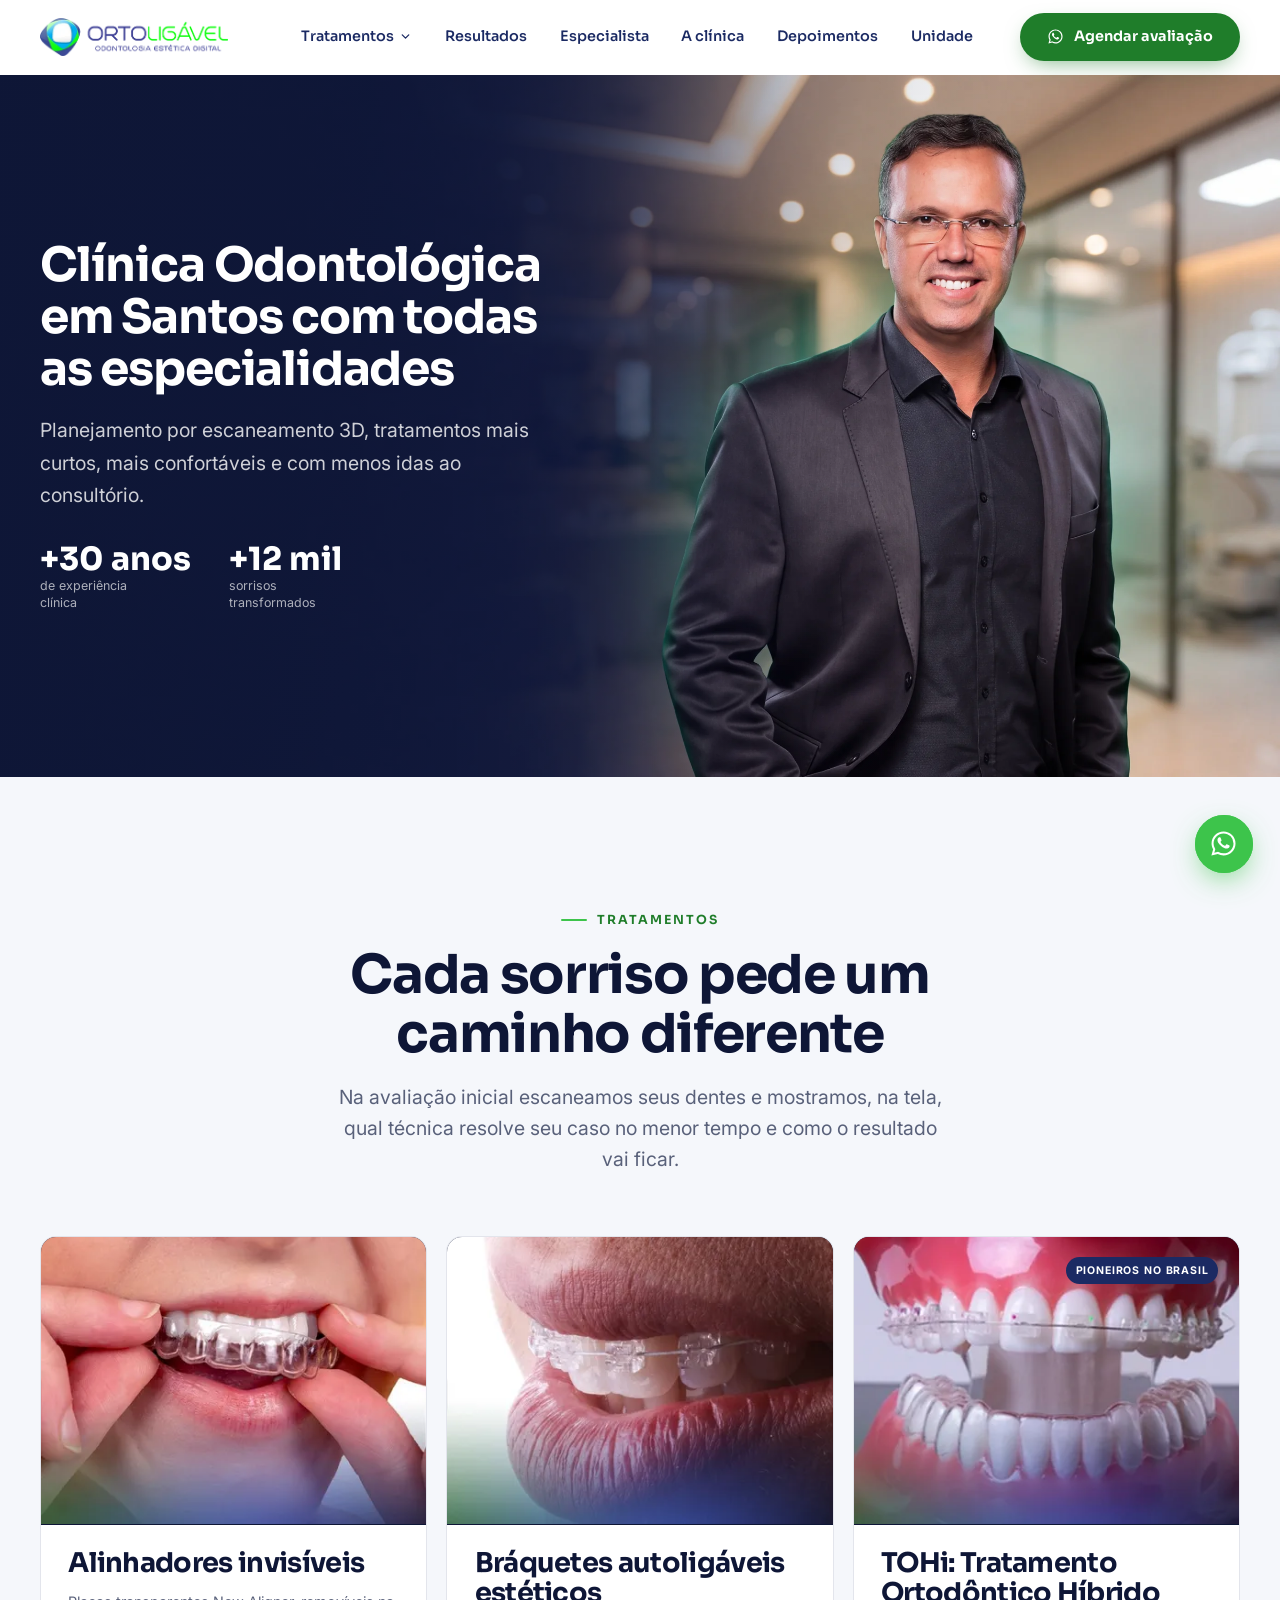
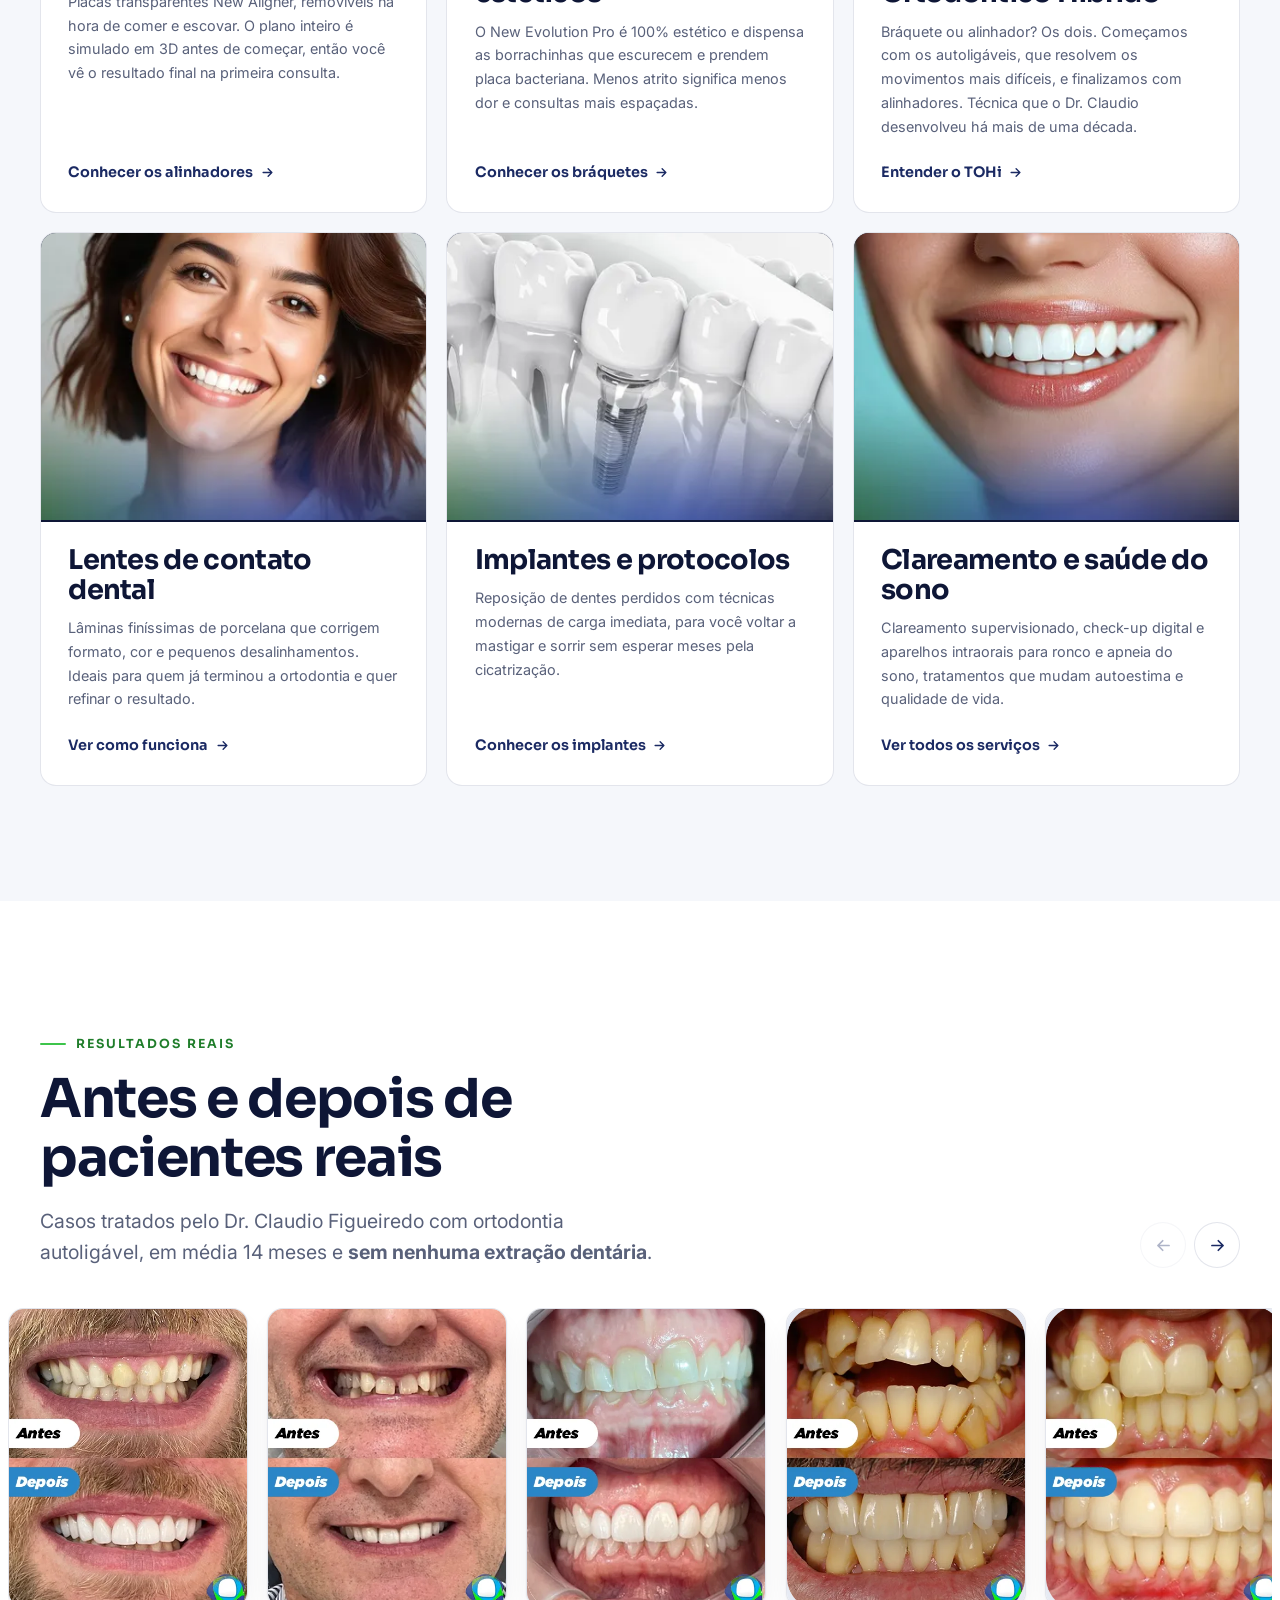
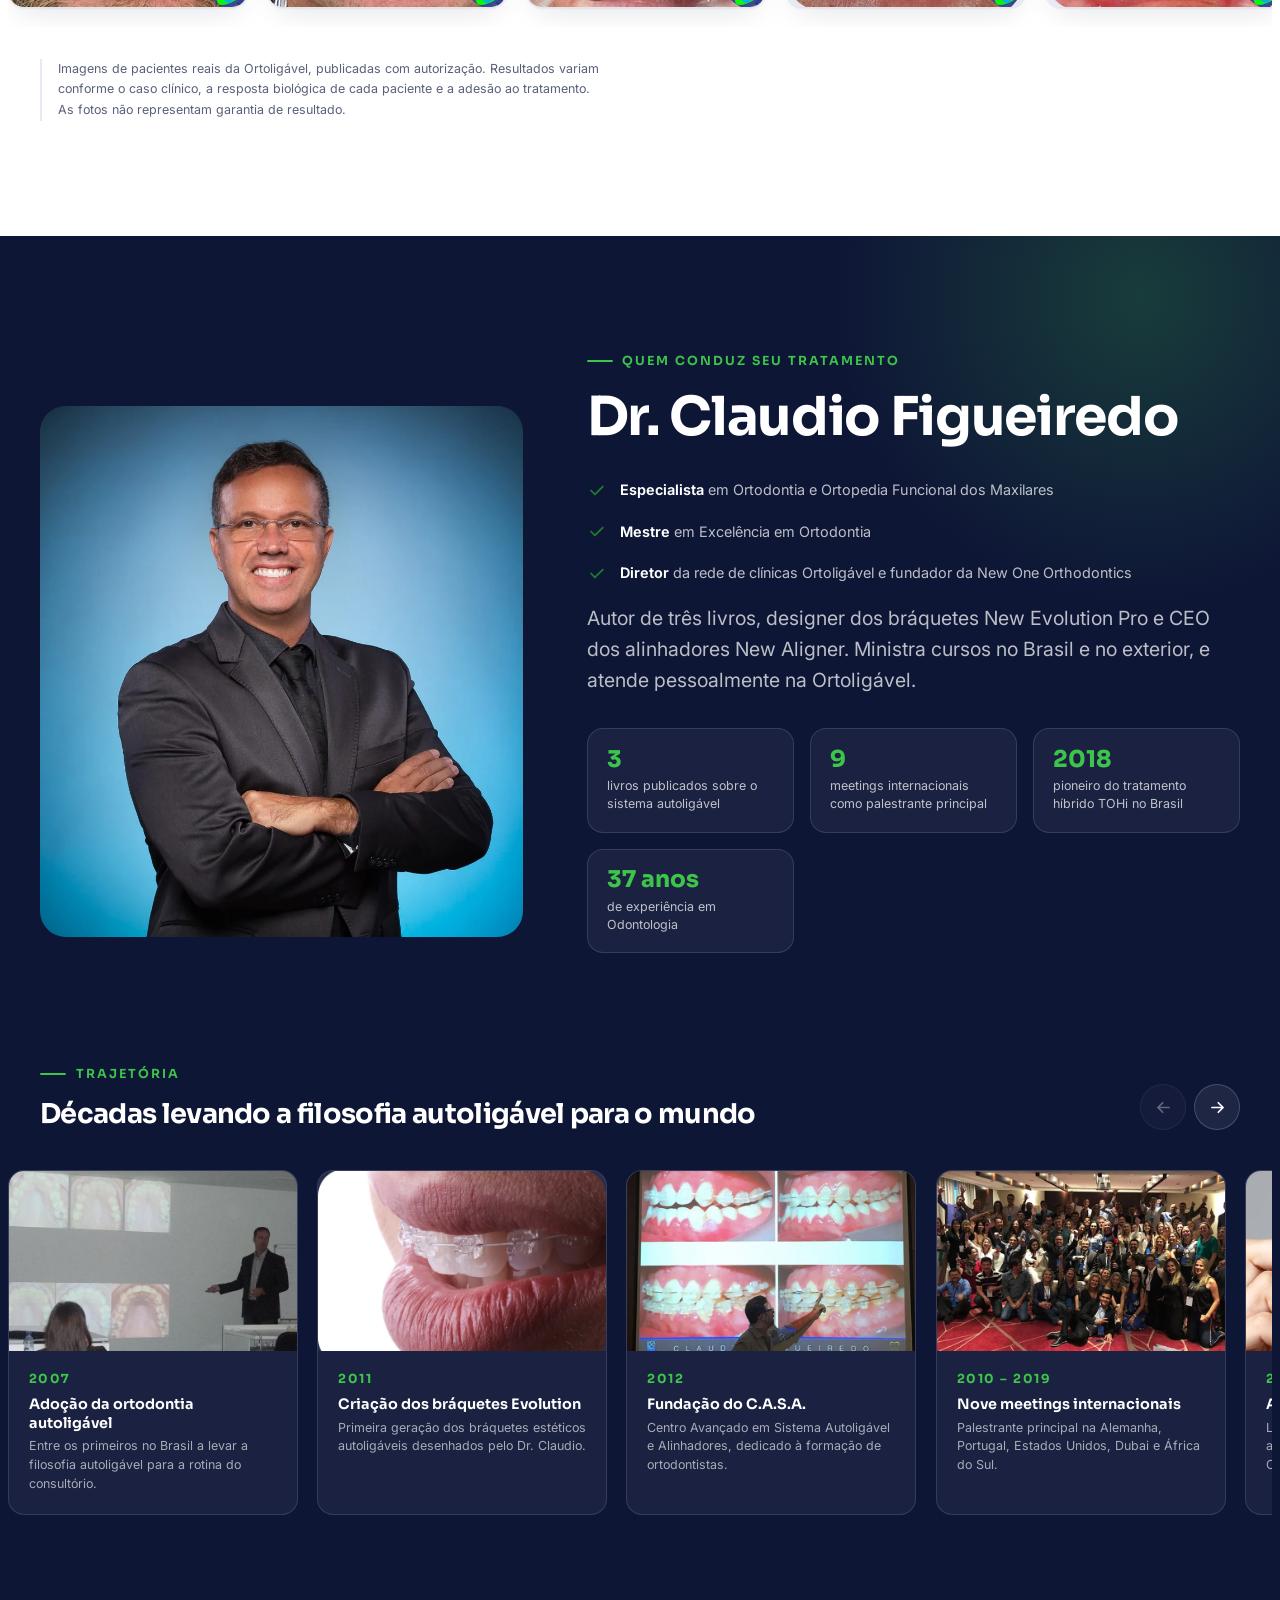
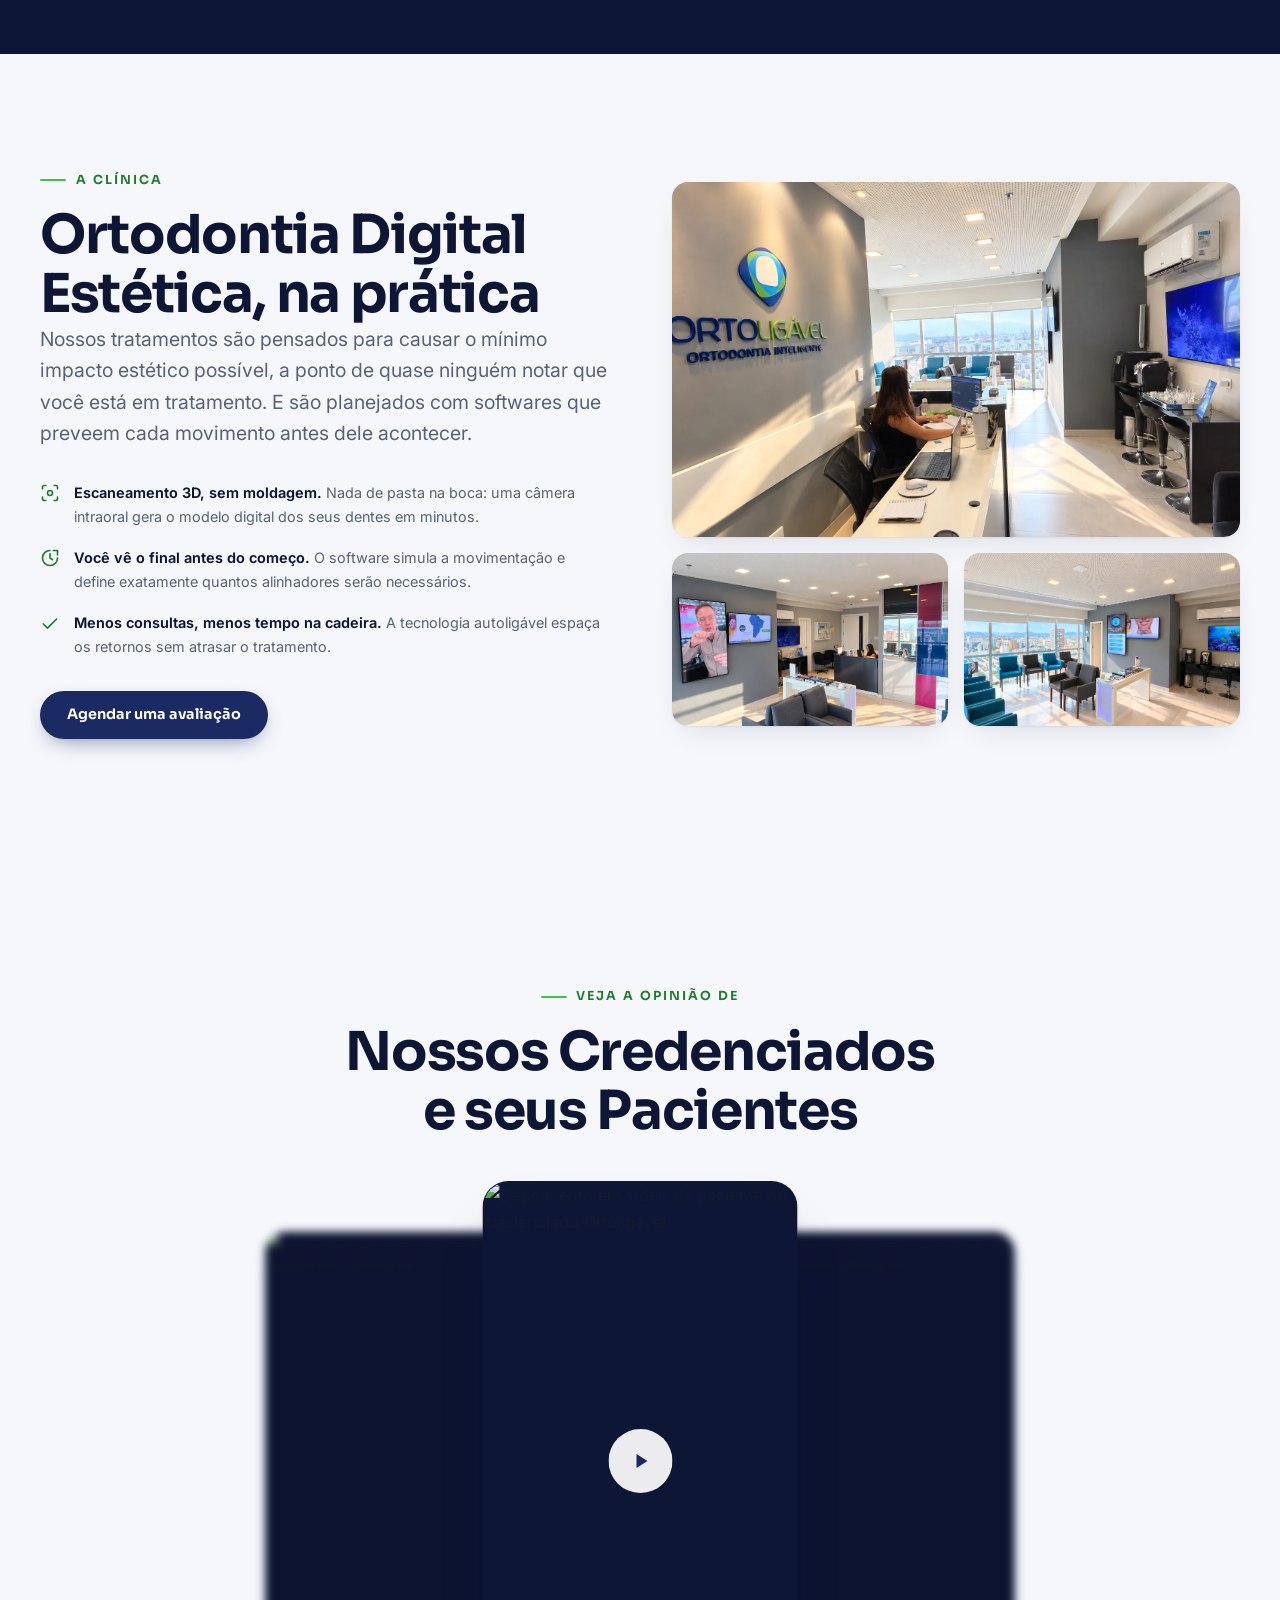
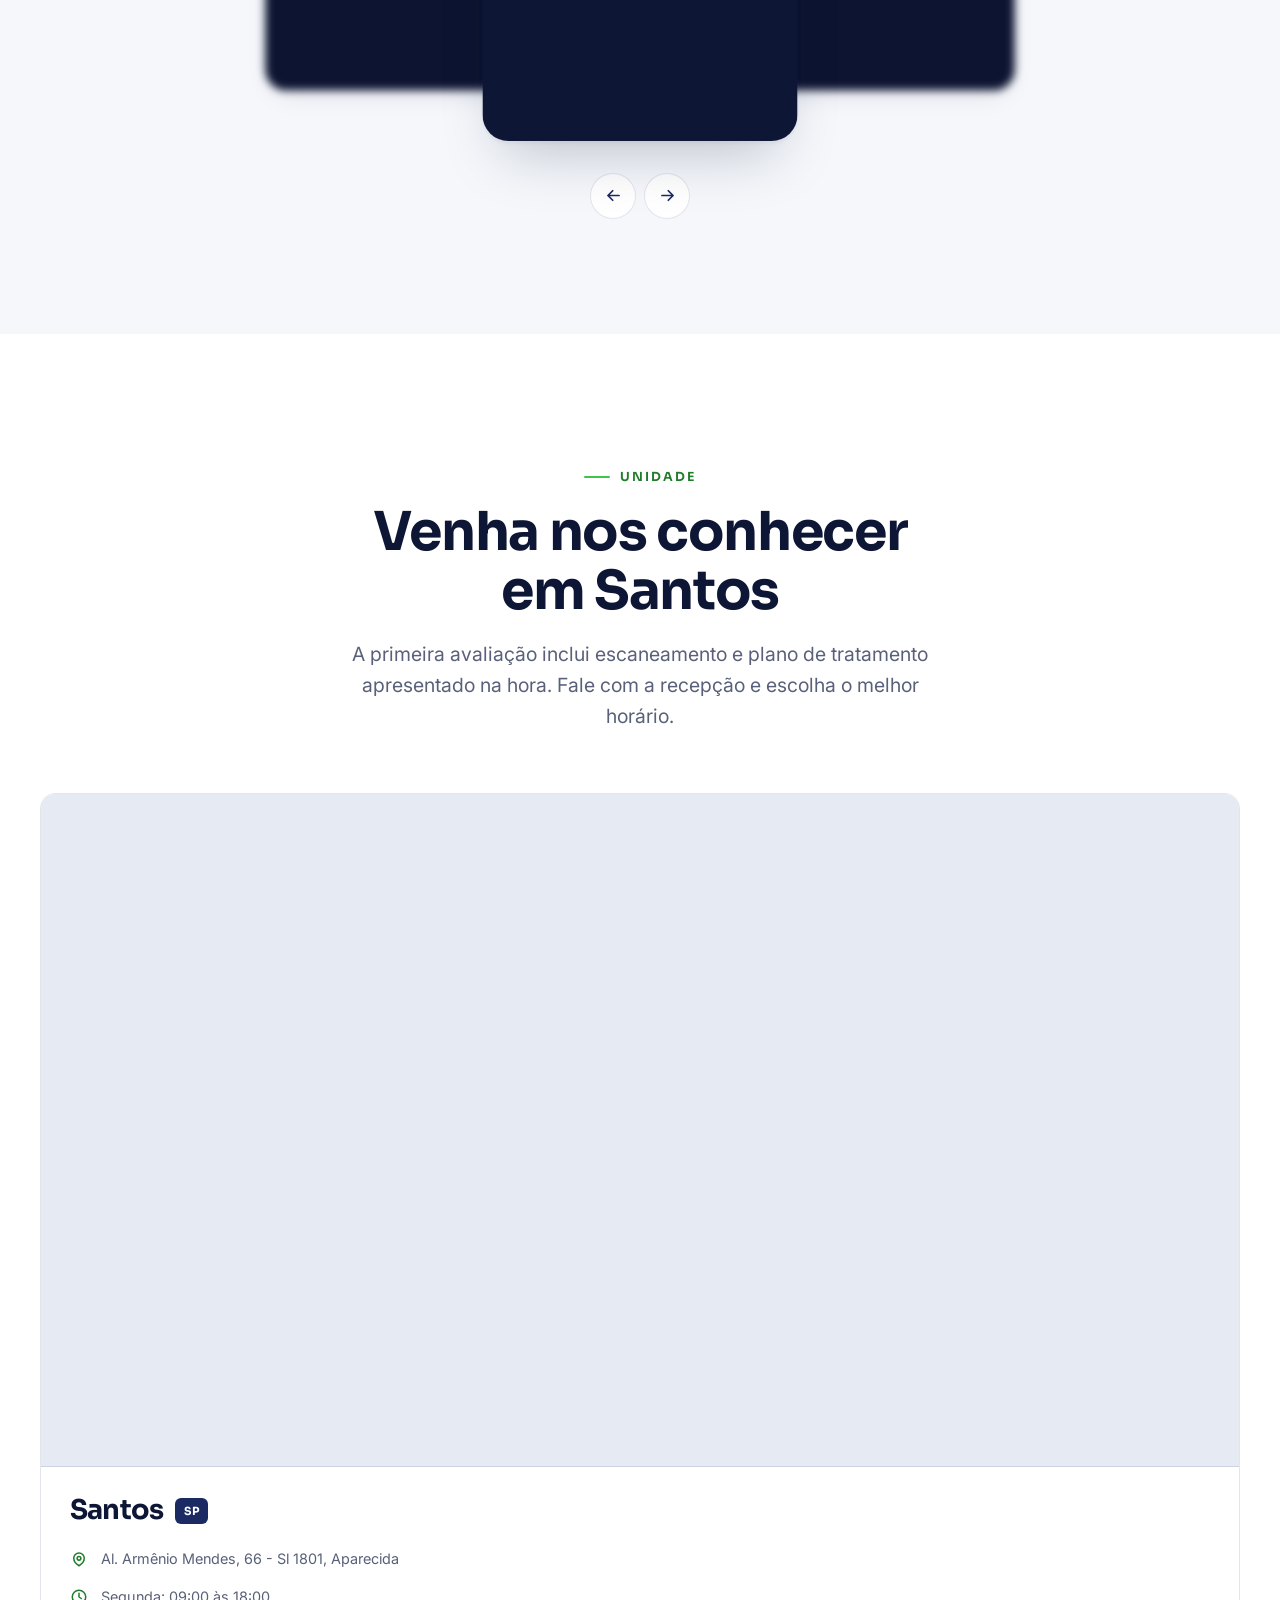
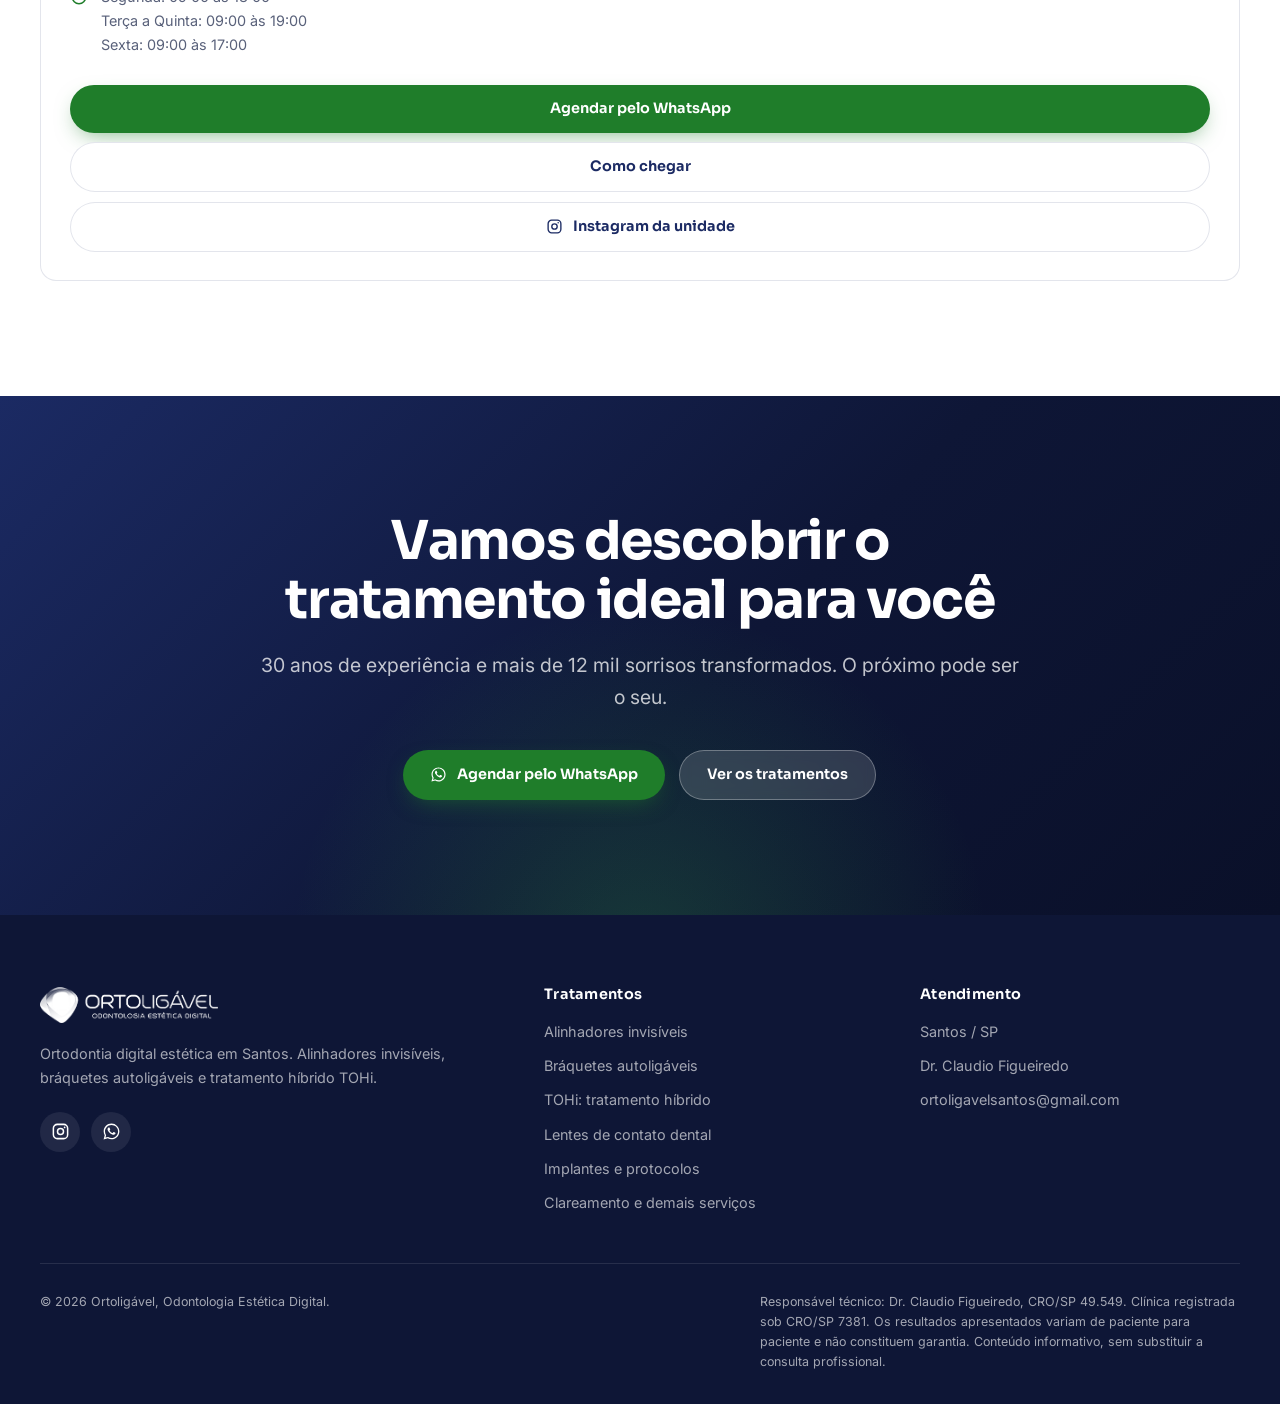
==== commit 2cae76f4: "Adiciona Depoimentos ao menu Entra entre "A clínica" e "Unidade", acompanhando a ordem das seções na" ====
--- a/index.html
+++ b/index.html
@@ -43,7 +43,7 @@
 
 <link rel="preload" as="image" href="assets/img/hero.webp" fetchpriority="high" media="(min-width:761px)">
 <link rel="preload" as="image" href="assets/img/hero-mobile-retrato.webp" fetchpriority="high" media="(max-width:760px)">
-<link rel="stylesheet" href="assets/css/style.min.css?v=71e04e29">
+<link rel="stylesheet" href="assets/css/style.min.css?v=5e8bf7ab">
 </head>
 <body>
 <!-- Google Tag Manager (noscript) -->
@@ -78,6 +78,7 @@
       <a href="#resultados">Resultados</a>
       <a href="#especialista">Especialista</a>
       <a href="#estrutura">A clínica</a>
+      <a href="#depoimentos">Depoimentos</a>
       <a href="#unidades">Unidade</a>
     </nav>
 
@@ -104,6 +105,7 @@
   <a href="#resultados">Resultados</a>
   <a href="#especialista">Especialista</a>
   <a href="#estrutura">A clínica</a>
+  <a href="#depoimentos">Depoimentos</a>
   <a href="#unidades">Unidade</a>
   <a class="btn btn--zap" href="#unidades" data-orto="zap-href">Agendar avaliação</a>
 </div>
@@ -794,7 +796,7 @@
 </a>
 
 <script src="assets/js/config.js?v=1c9a0a19"></script>
-<script src="assets/js/main.js?v=71e04e29" defer></script>
+<script src="assets/js/main.js?v=201395a0" defer></script>
 <script src="assets/js/schema.js?v=1db732c3" defer></script>
 </body>
 </html>
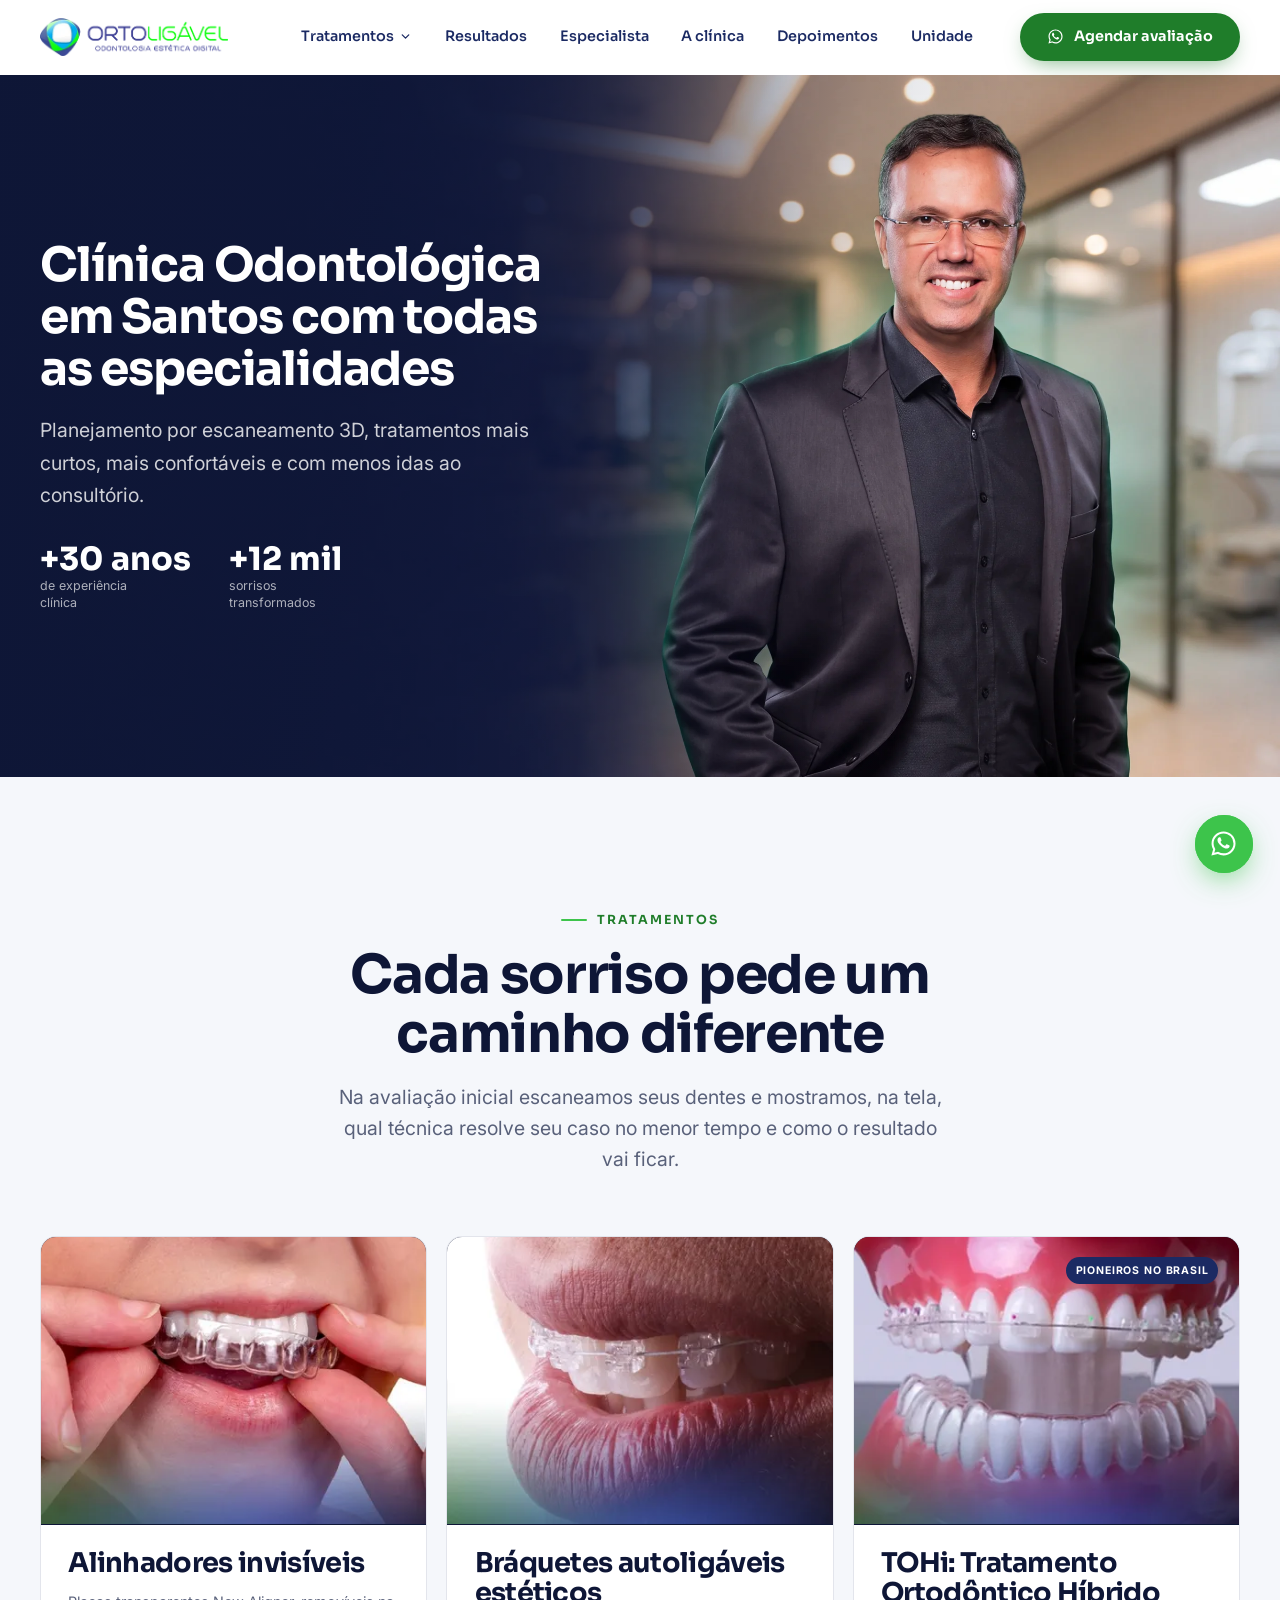
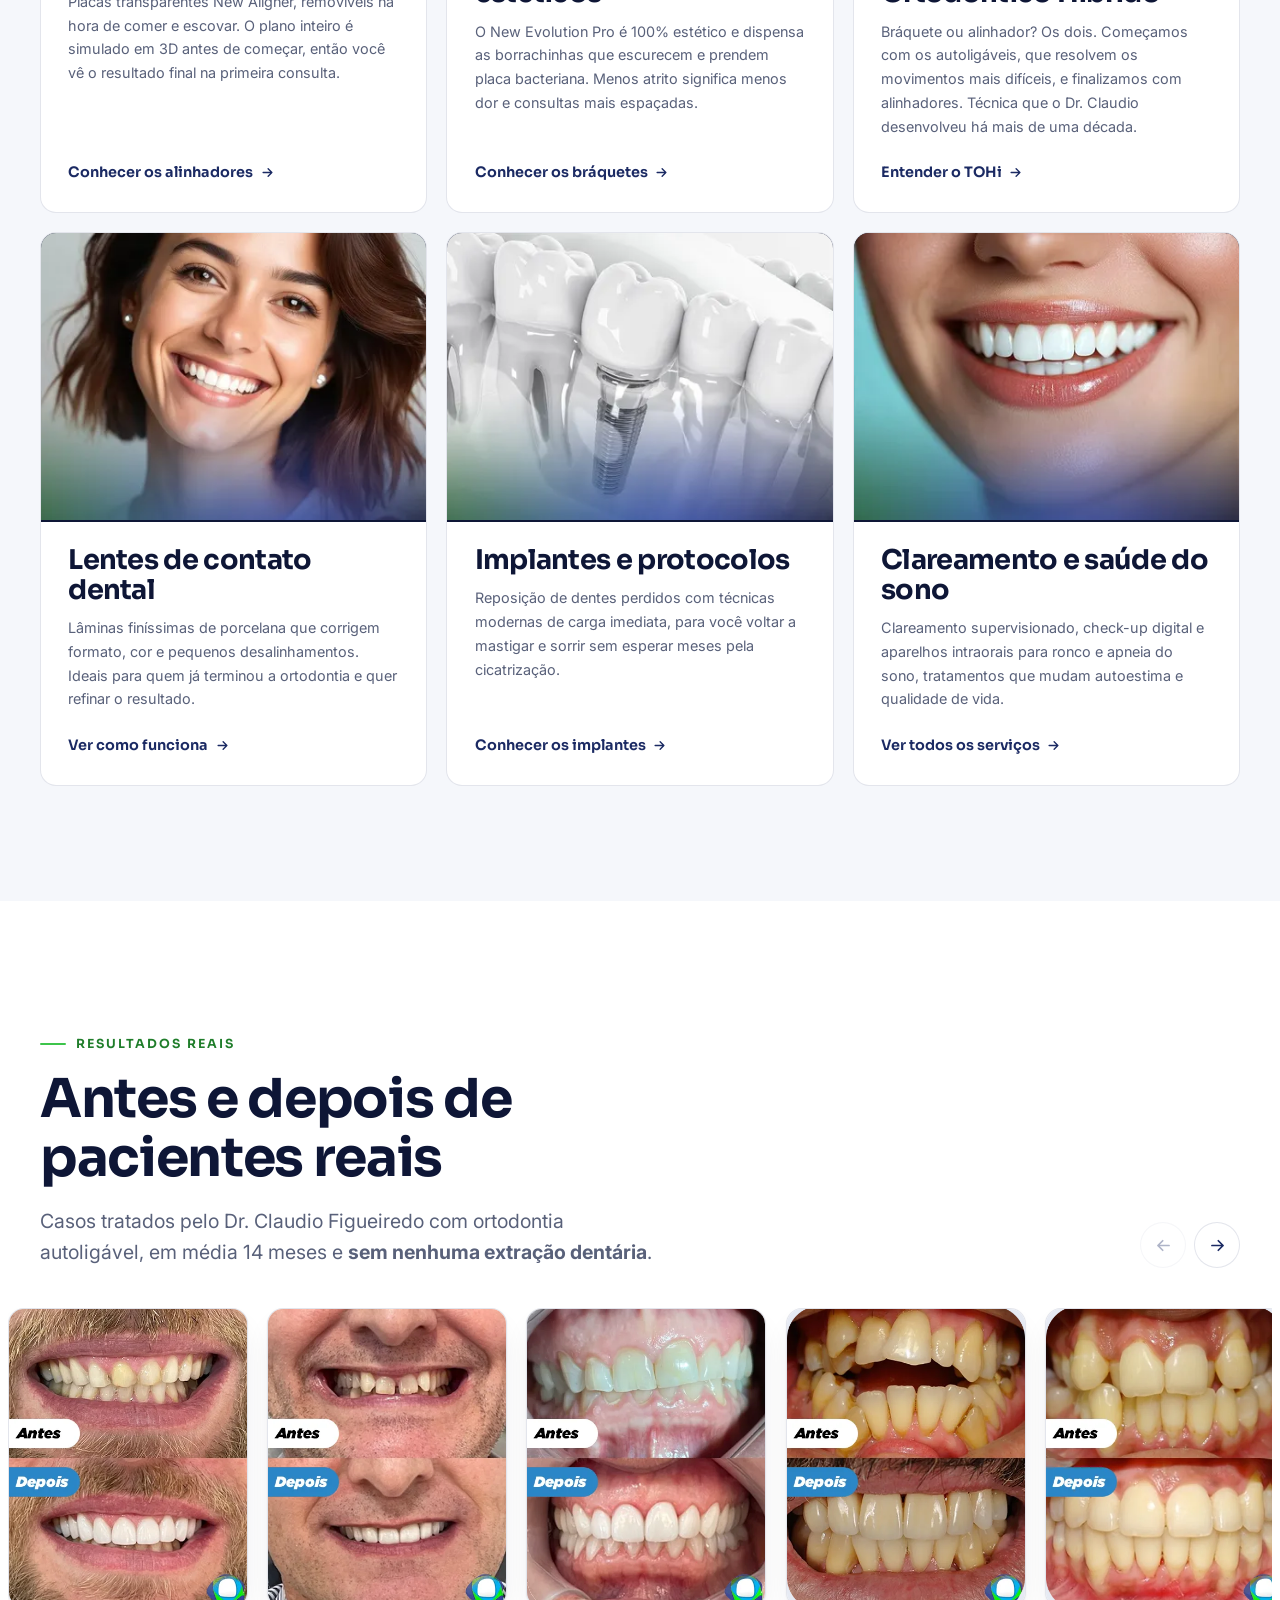
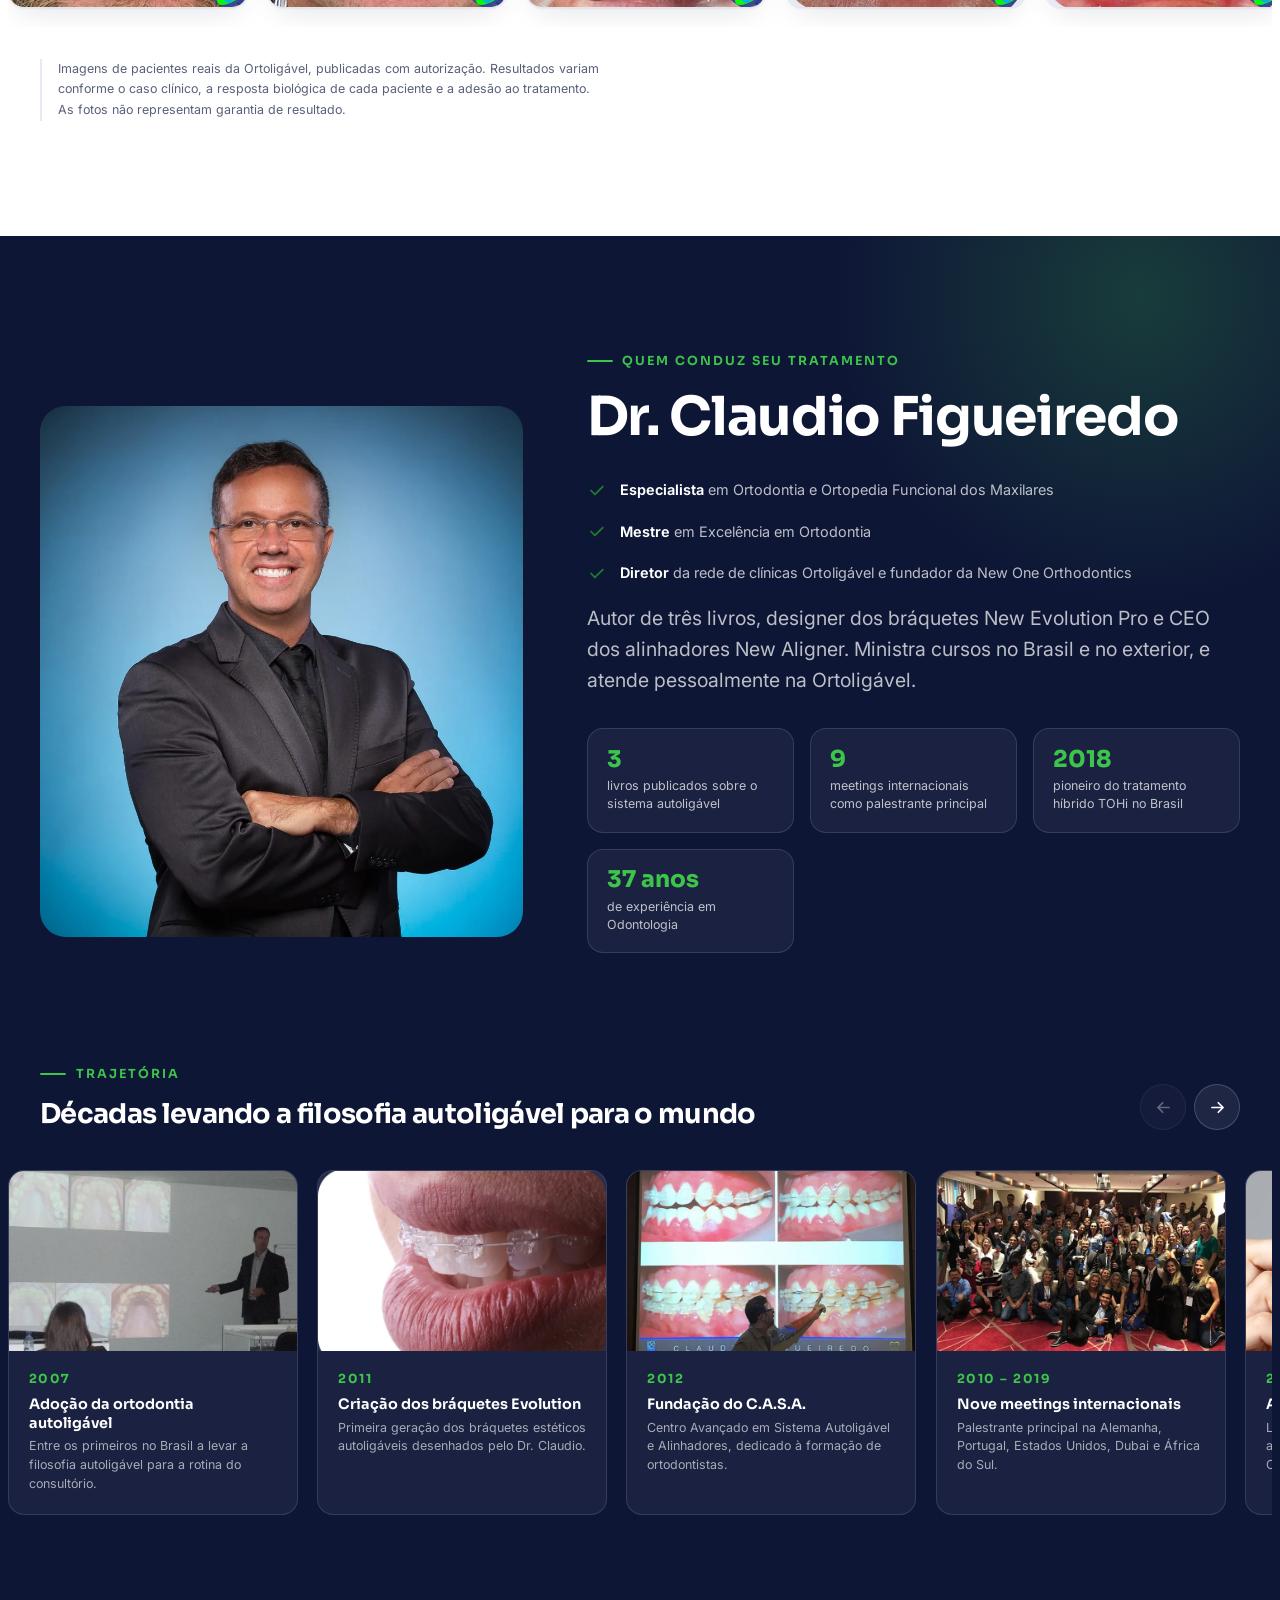
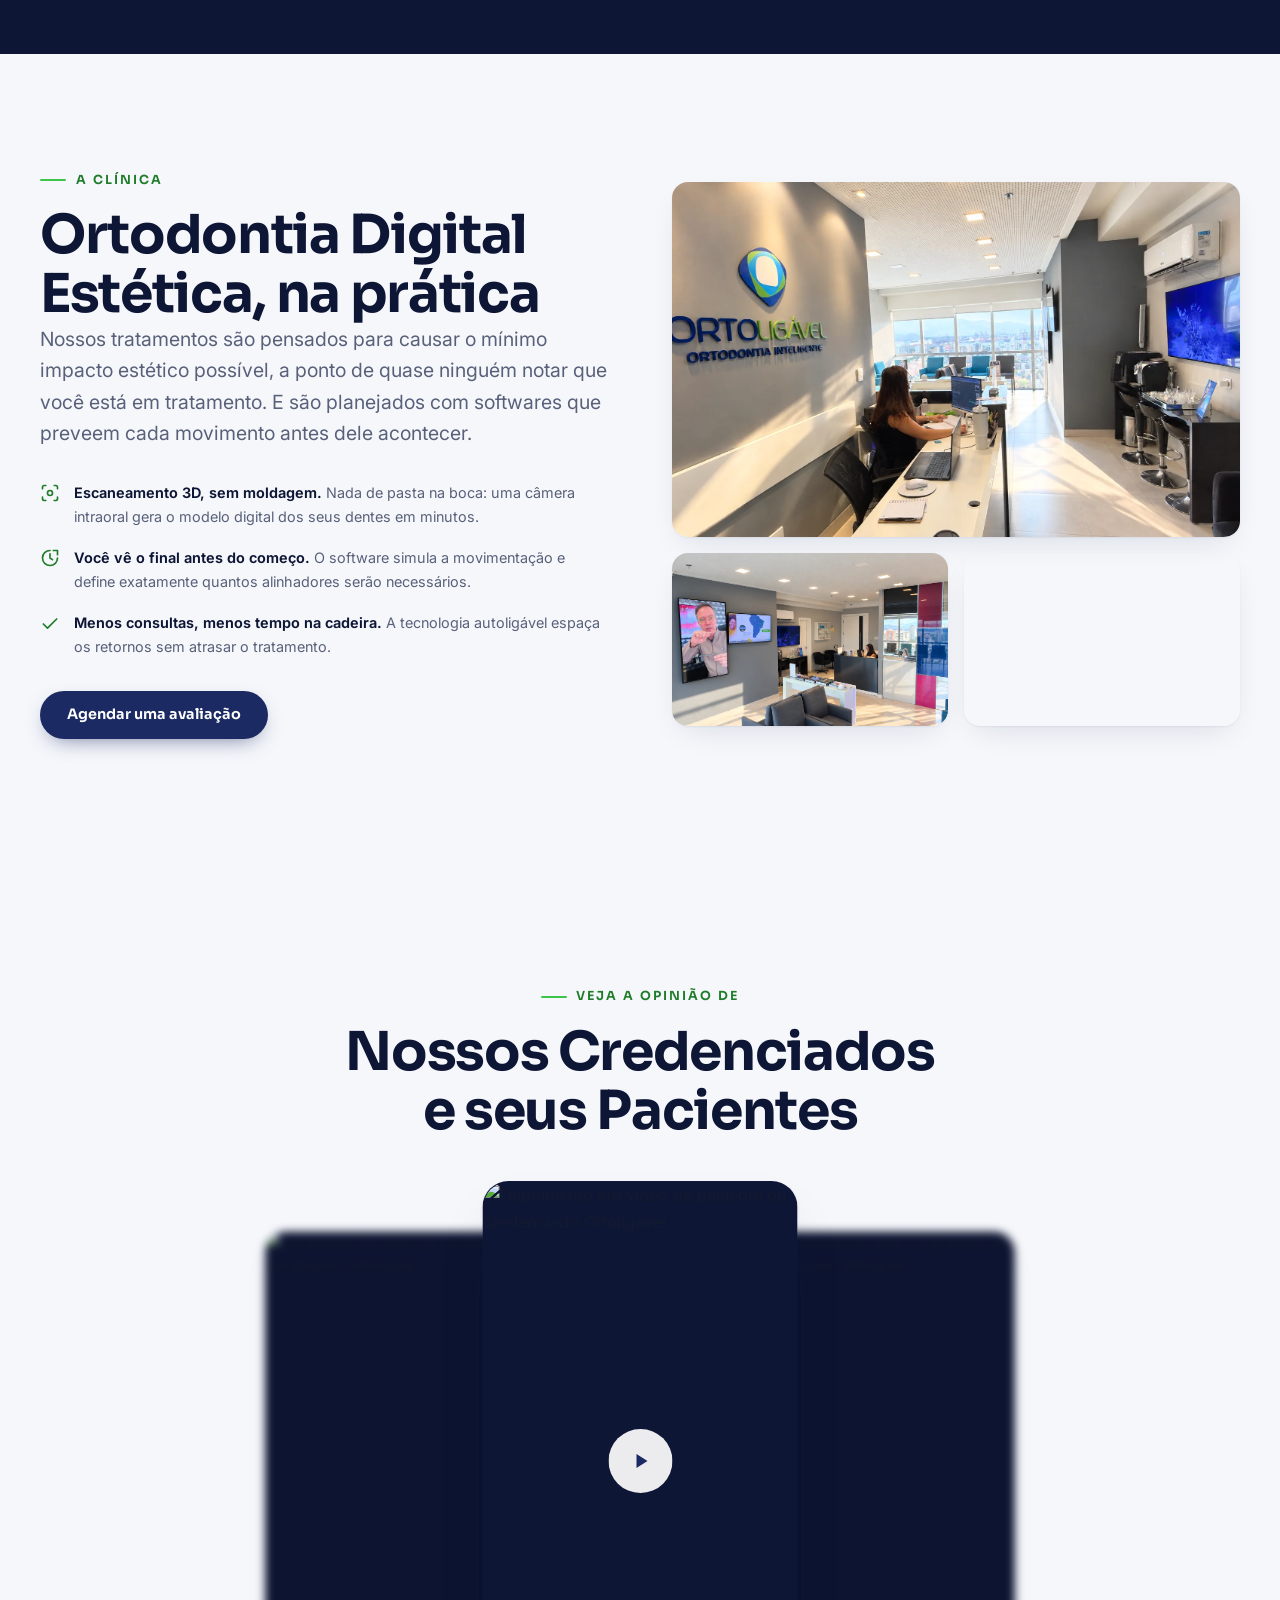
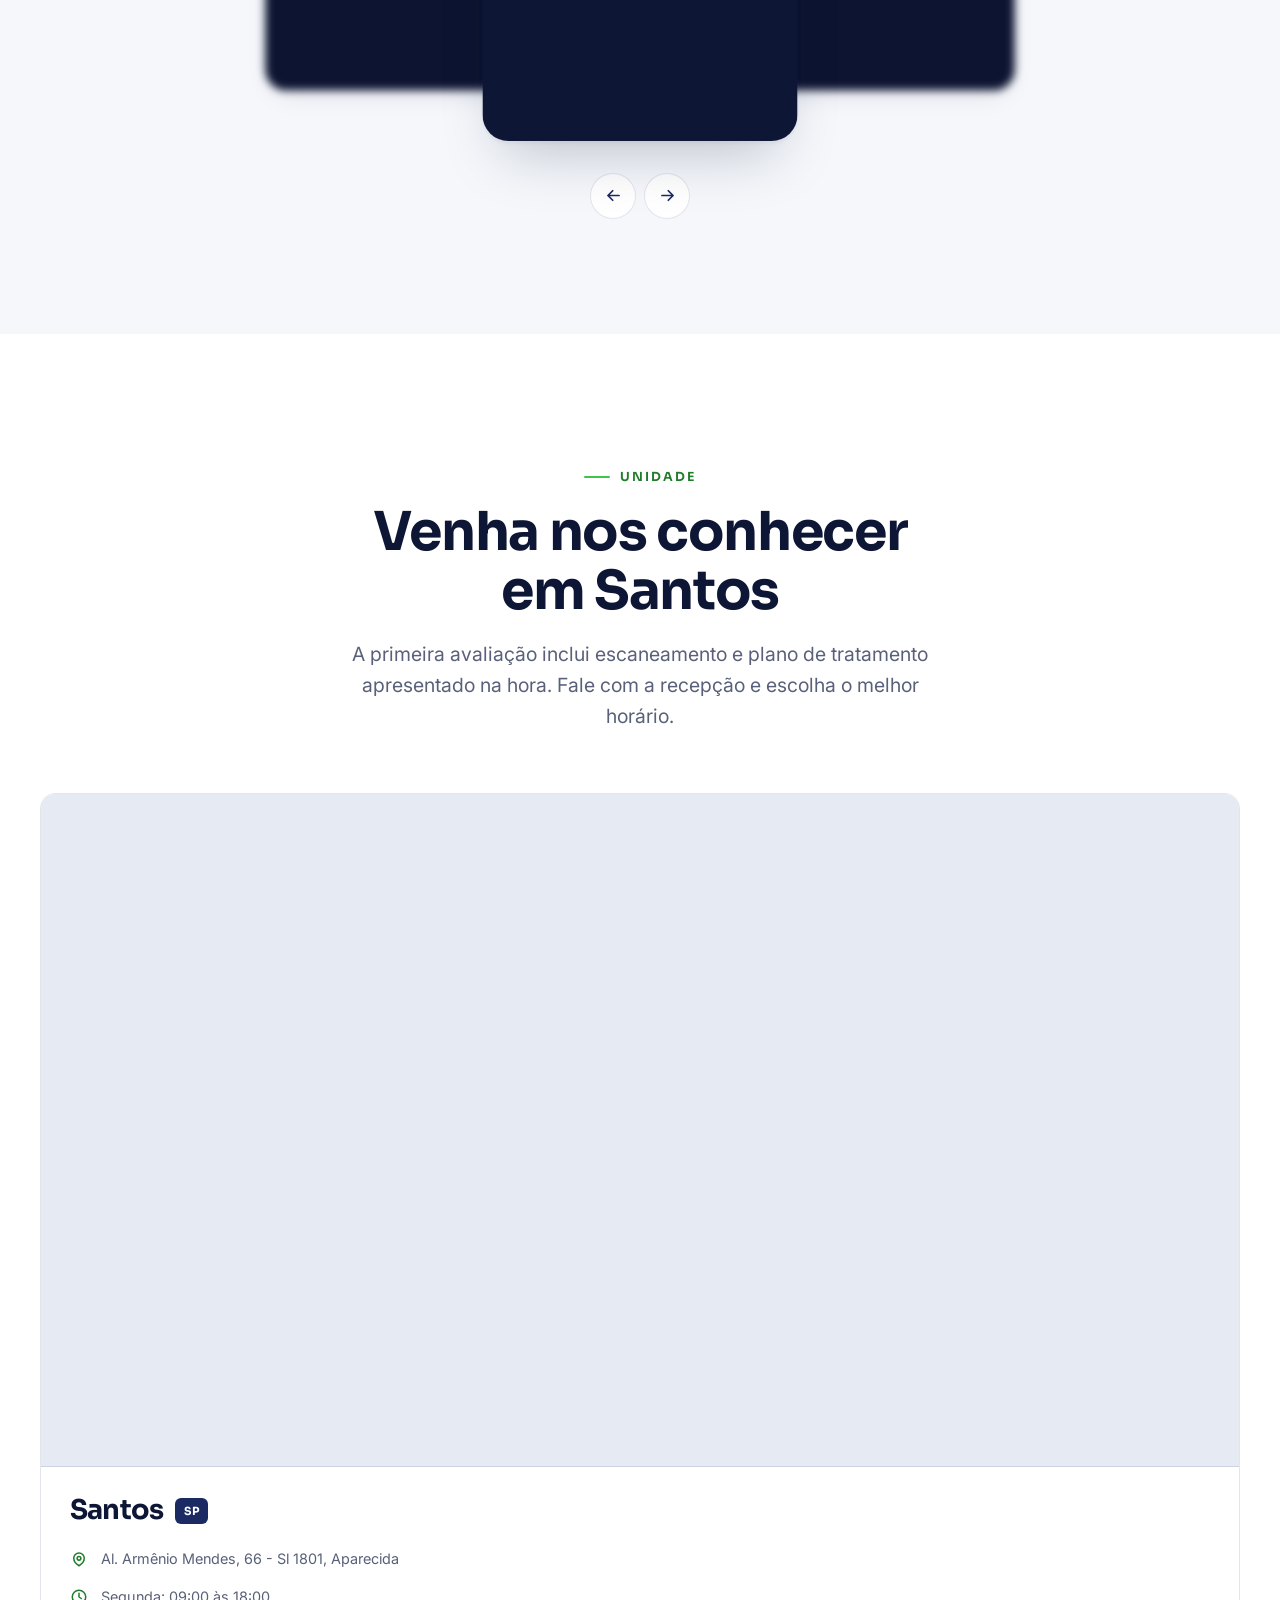
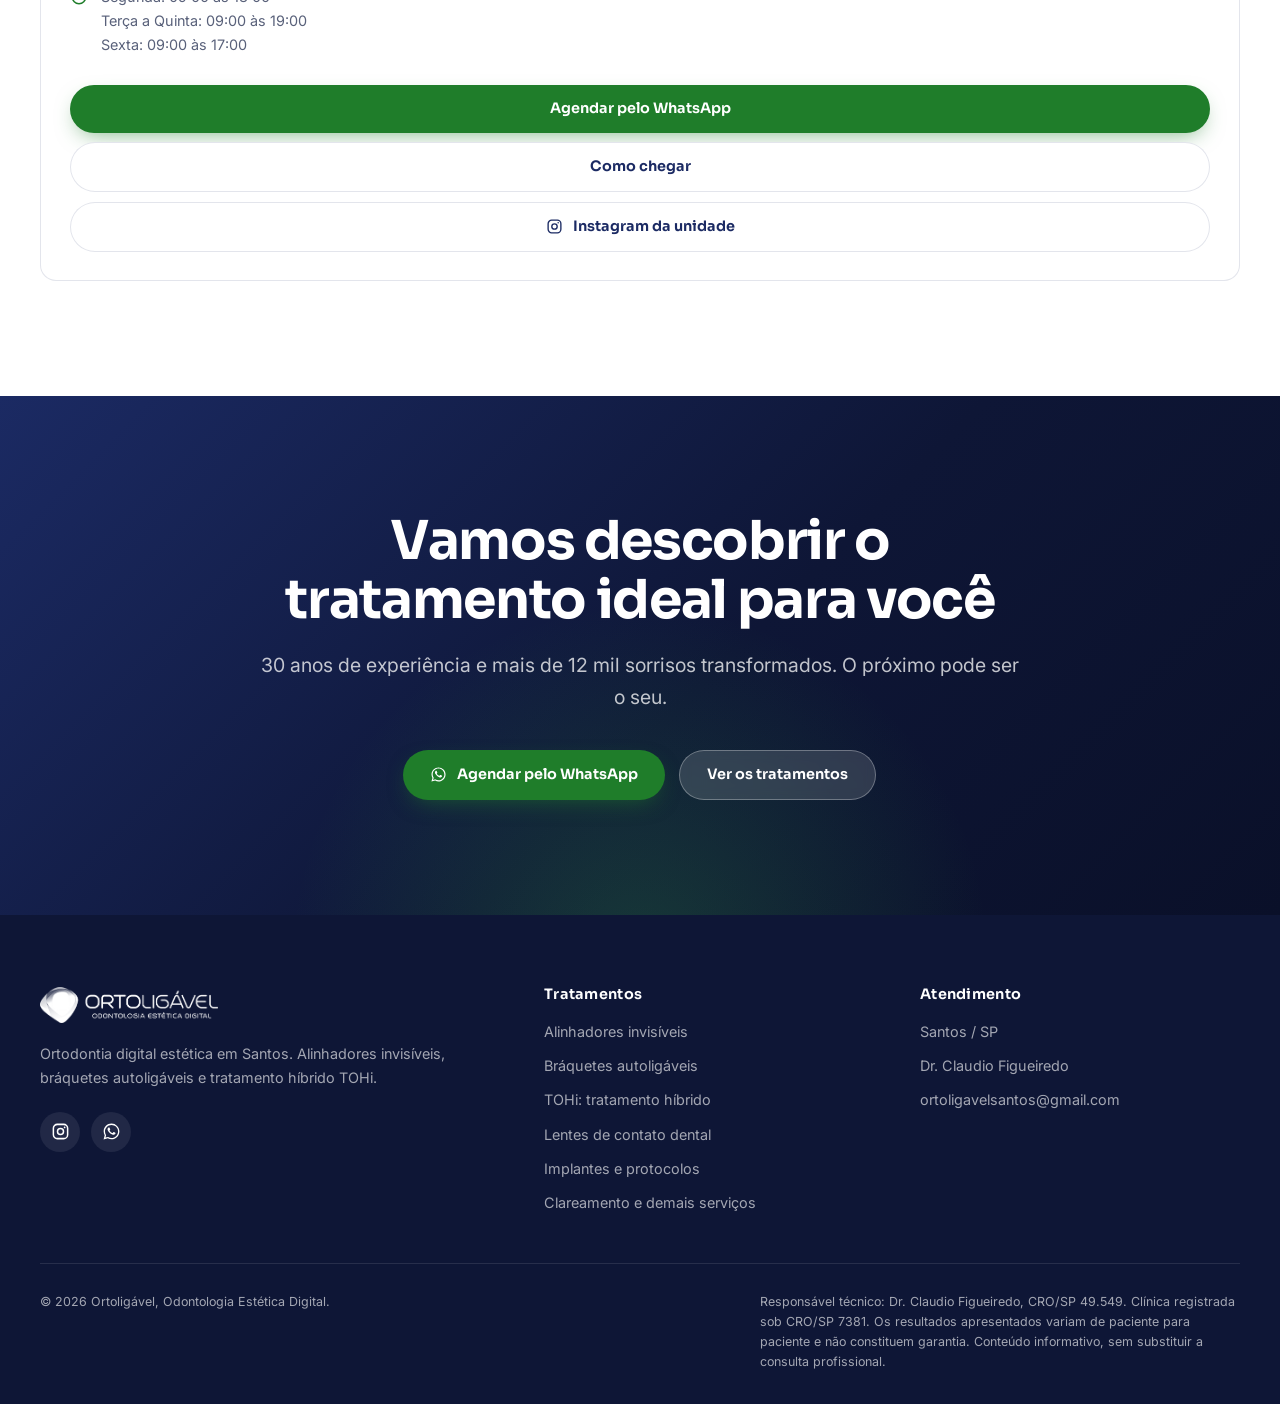
==== commit d7c7953d: "Usa miniaturas em alta resolução nos depoimentos Troca hqdefault (480x360) por maxresdefault (1280x7" ====
--- a/index.html
+++ b/index.html
@@ -615,43 +615,43 @@
     <div class="depo__carrossel rev">
       <div class="depo__palco" id="depoPalco">
         <div class="depo__card" data-pos="fora">
-          <img src="https://i.ytimg.com/vi/ajuVSuKQEnQ/hqdefault.jpg" alt="Depoimento em vídeo de paciente ou credenciado Ortoligável" loading="lazy" decoding="async">
+          <img src="https://i.ytimg.com/vi/ajuVSuKQEnQ/maxresdefault.jpg" alt="Depoimento em vídeo de paciente ou credenciado Ortoligável" loading="lazy" decoding="async">
           <button type="button" class="depo__play" data-depo="ajuVSuKQEnQ" aria-label="Assistir depoimento em vídeo"></button>
         </div>
         <div class="depo__card" data-pos="fora">
-          <img src="https://i.ytimg.com/vi/lzLrIhNRWRQ/hqdefault.jpg" alt="Depoimento em vídeo de paciente ou credenciado Ortoligável" loading="lazy" decoding="async">
+          <img src="https://i.ytimg.com/vi/lzLrIhNRWRQ/maxresdefault.jpg" alt="Depoimento em vídeo de paciente ou credenciado Ortoligável" loading="lazy" decoding="async">
           <button type="button" class="depo__play" data-depo="lzLrIhNRWRQ" aria-label="Assistir depoimento em vídeo"></button>
         </div>
         <div class="depo__card" data-pos="fora">
-          <img src="https://i.ytimg.com/vi/vn_EiZVx2Q8/hqdefault.jpg" alt="Depoimento em vídeo de paciente ou credenciado Ortoligável" loading="lazy" decoding="async">
+          <img src="https://i.ytimg.com/vi/vn_EiZVx2Q8/maxresdefault.jpg" alt="Depoimento em vídeo de paciente ou credenciado Ortoligável" loading="lazy" decoding="async">
           <button type="button" class="depo__play" data-depo="vn_EiZVx2Q8" aria-label="Assistir depoimento em vídeo"></button>
         </div>
         <div class="depo__card" data-pos="fora">
-          <img src="https://i.ytimg.com/vi/cuxXPmaQOfc/hqdefault.jpg" alt="Depoimento em vídeo de paciente ou credenciado Ortoligável" loading="lazy" decoding="async">
+          <img src="https://i.ytimg.com/vi/cuxXPmaQOfc/maxresdefault.jpg" alt="Depoimento em vídeo de paciente ou credenciado Ortoligável" loading="lazy" decoding="async">
           <button type="button" class="depo__play" data-depo="cuxXPmaQOfc" aria-label="Assistir depoimento em vídeo"></button>
         </div>
         <div class="depo__card" data-pos="fora">
-          <img src="https://i.ytimg.com/vi/Sdw1FSlS8bk/hqdefault.jpg" alt="Depoimento em vídeo de paciente ou credenciado Ortoligável" loading="lazy" decoding="async">
+          <img src="https://i.ytimg.com/vi/Sdw1FSlS8bk/maxresdefault.jpg" alt="Depoimento em vídeo de paciente ou credenciado Ortoligável" loading="lazy" decoding="async">
           <button type="button" class="depo__play" data-depo="Sdw1FSlS8bk" aria-label="Assistir depoimento em vídeo"></button>
         </div>
         <div class="depo__card" data-pos="fora">
-          <img src="https://i.ytimg.com/vi/bMZIneOdNhc/hqdefault.jpg" alt="Depoimento em vídeo de paciente ou credenciado Ortoligável" loading="lazy" decoding="async">
+          <img src="https://i.ytimg.com/vi/bMZIneOdNhc/maxresdefault.jpg" alt="Depoimento em vídeo de paciente ou credenciado Ortoligável" loading="lazy" decoding="async">
           <button type="button" class="depo__play" data-depo="bMZIneOdNhc" aria-label="Assistir depoimento em vídeo"></button>
         </div>
         <div class="depo__card" data-pos="fora">
-          <img src="https://i.ytimg.com/vi/8M3YfWoKAEA/hqdefault.jpg" alt="Depoimento em vídeo de paciente ou credenciado Ortoligável" loading="lazy" decoding="async">
+          <img src="https://i.ytimg.com/vi/8M3YfWoKAEA/maxresdefault.jpg" alt="Depoimento em vídeo de paciente ou credenciado Ortoligável" loading="lazy" decoding="async">
           <button type="button" class="depo__play" data-depo="8M3YfWoKAEA" aria-label="Assistir depoimento em vídeo"></button>
         </div>
         <div class="depo__card" data-pos="fora">
-          <img src="https://i.ytimg.com/vi/TATcW620fPw/hqdefault.jpg" alt="Depoimento em vídeo de paciente ou credenciado Ortoligável" loading="lazy" decoding="async">
+          <img src="https://i.ytimg.com/vi/TATcW620fPw/maxresdefault.jpg" alt="Depoimento em vídeo de paciente ou credenciado Ortoligável" loading="lazy" decoding="async">
           <button type="button" class="depo__play" data-depo="TATcW620fPw" aria-label="Assistir depoimento em vídeo"></button>
         </div>
         <div class="depo__card" data-pos="fora">
-          <img src="https://i.ytimg.com/vi/_0XOCJanIIk/hqdefault.jpg" alt="Depoimento em vídeo de paciente ou credenciado Ortoligável" loading="lazy" decoding="async">
+          <img src="https://i.ytimg.com/vi/_0XOCJanIIk/maxresdefault.jpg" alt="Depoimento em vídeo de paciente ou credenciado Ortoligável" loading="lazy" decoding="async">
           <button type="button" class="depo__play" data-depo="_0XOCJanIIk" aria-label="Assistir depoimento em vídeo"></button>
         </div>
         <div class="depo__card" data-pos="fora">
-          <img src="https://i.ytimg.com/vi/WTOfz0tnq9c/hqdefault.jpg" alt="Depoimento em vídeo de paciente ou credenciado Ortoligável" loading="lazy" decoding="async">
+          <img src="https://i.ytimg.com/vi/WTOfz0tnq9c/maxresdefault.jpg" alt="Depoimento em vídeo de paciente ou credenciado Ortoligável" loading="lazy" decoding="async">
           <button type="button" class="depo__play" data-depo="WTOfz0tnq9c" aria-label="Assistir depoimento em vídeo"></button>
         </div>
       </div>
